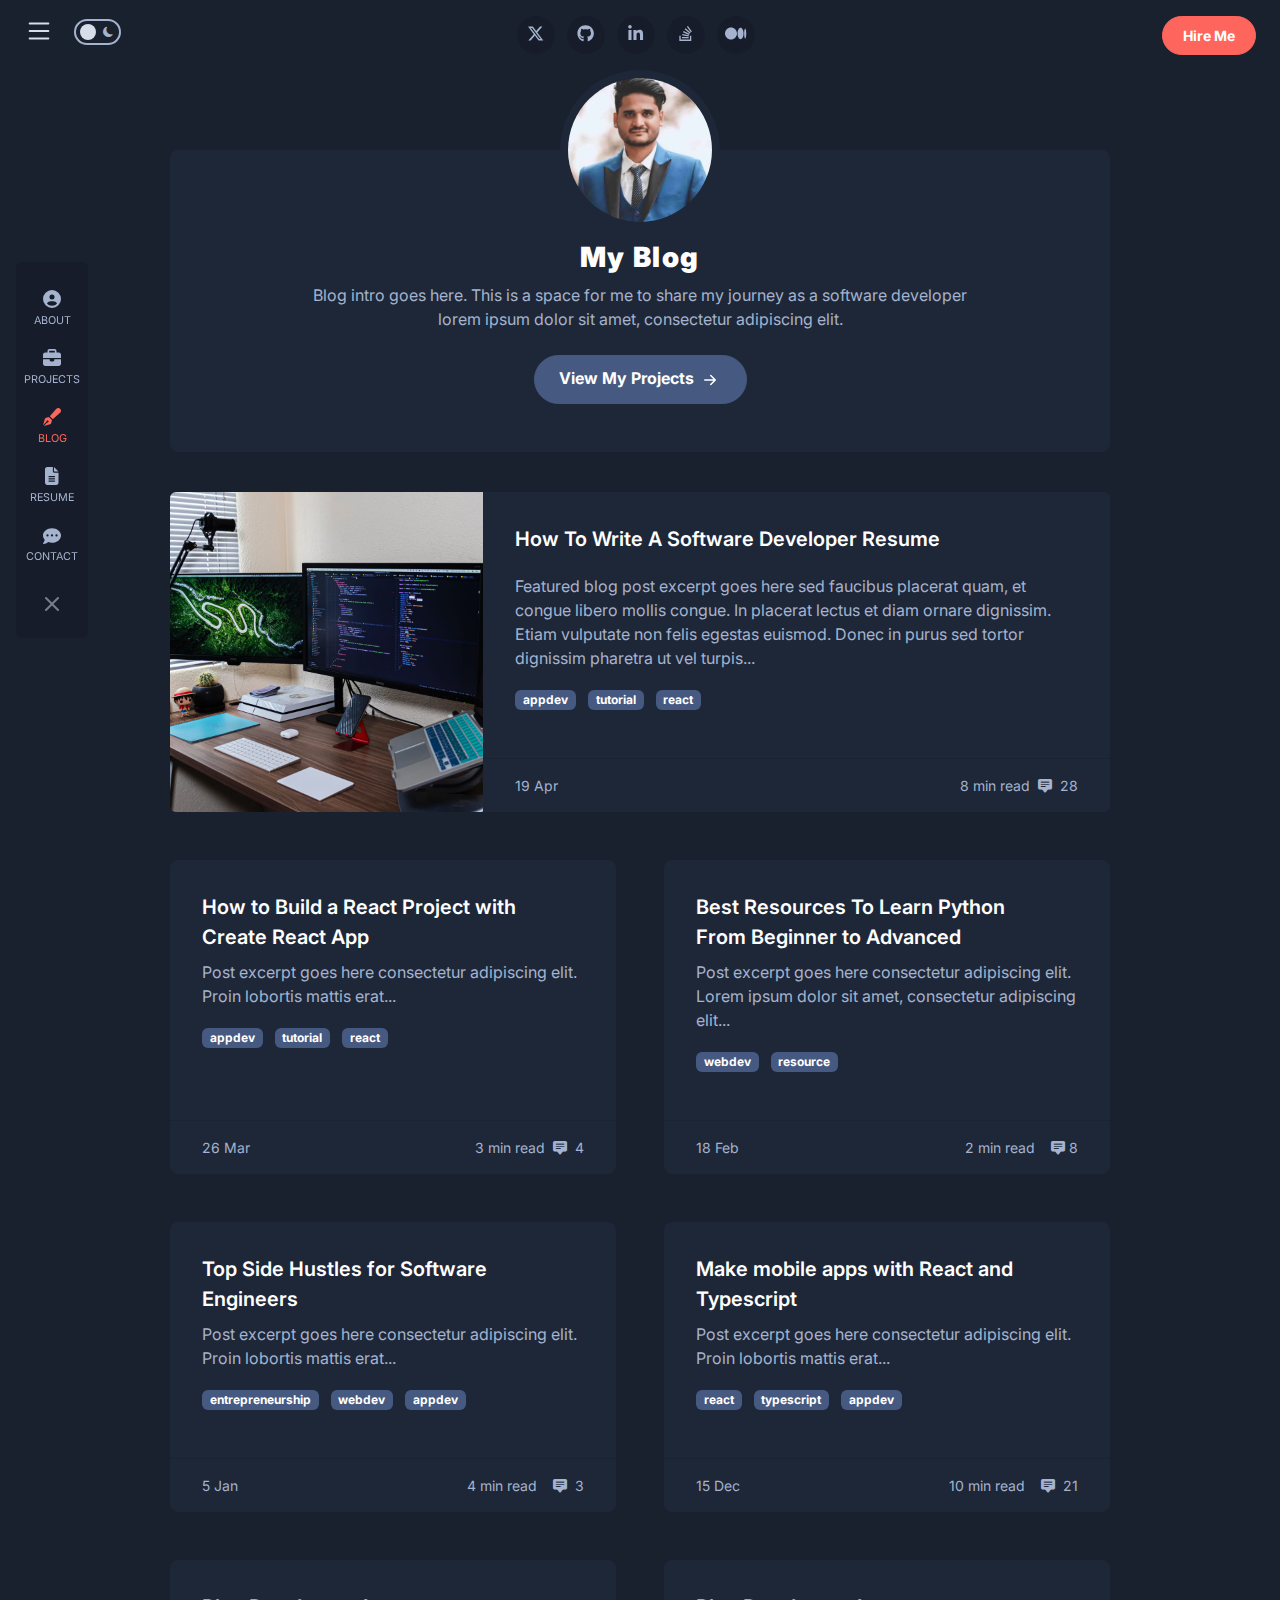
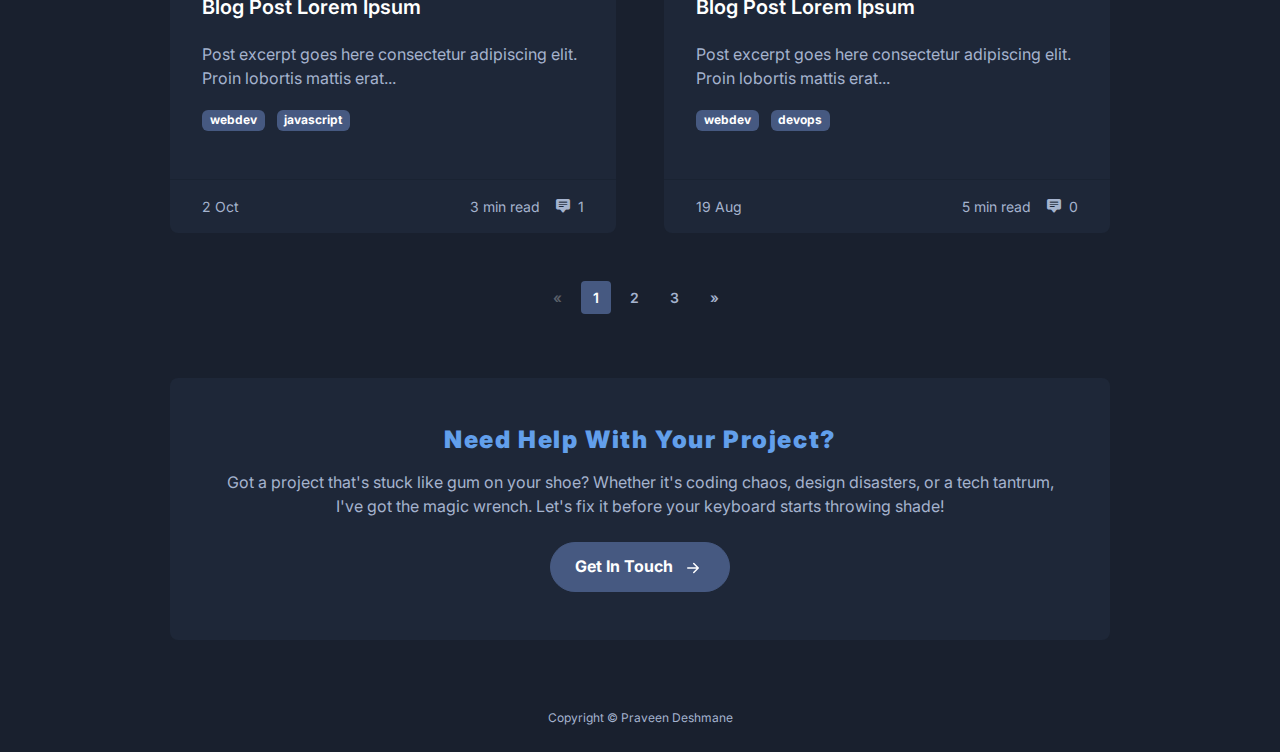
==== blog-home.html @ 6f6c0b1a "Initial portfolio commit" ====
<!DOCTYPE html>
<html lang="en"> 
<head>
	<title>Profolio - Praveen Deshmane</title>
	
	<!-- Meta -->
	<meta charset="utf-8">
	<meta http-equiv="X-UA-Compatible" content="IE=edge">
	<meta name="viewport" content="width=device-width, initial-scale=1.0">
	<meta name="description" content="Profolio Praveen Deshmane">
	<meta name="author" content="Praveen Deshmane">    
	<link rel="shortcut icon" href="favicon.ico"> 
	
	<!-- Google Fonts -->
	
	<link rel="preconnect" href="https://fonts.googleapis.com"><link rel="preconnect" href="https://fonts.gstatic.com" crossorigin>
	<link href="https://fonts.googleapis.com/css2?family=Inter:wght@300;400;500;600;700;800;900&display=swap" rel="stylesheet">
	
	<!-- Bootstrpa Icons -->
	<link rel="stylesheet" href="https://cdn.jsdelivr.net/npm/bootstrap-icons@1.10.3/font/bootstrap-icons.css">
	
	<!-- FontAwesome JS -->
    <script defer src="assets/fontawesome/js/all.js"></script>

	<!-- Theme CSS -->  
	<link id="theme-style" rel="stylesheet" href="assets/css/theme-1.css">

</head> 


<body>
	
	<div class="container-fluid">

	
			<div class="side-panel position-relative">
				 
				<nav class="navbar">
			        <div aria-labelledby="offcanvasNavbarLabel" class="offcanvas offcanvas-start show d-flex" id="offcanvasNavbar" data-bs-scroll="true" data-bs-backdrop="false" tabindex="-1">
			            <div class="offcanvas-body d-flex align-items-center ">
			                <ul class="main-nav navbar-nav text-center">
				                
								<li class="nav-item">
									<a class="nav-link d-flex flex-column" href="index.html"><span class="icon-holder"><i class="fa-solid fa-circle-user"></i></span><span class="nav-text">About</span></a>
								</li>
								<li class="nav-item">
									<a class="nav-link d-flex flex-column" href="projects.html"><span class="icon-holder"><i class="fa-solid fa-briefcase"></i></span><span class="nav-text">Projects</span></a>
								</li>
								<li class="nav-item">
									<a class="nav-link active d-flex flex-column" href="blog-home.html"><span class="icon-holder"><i class="fa-solid fa-pen-fancy"></i></span><span class="nav-text">Blog</span></a>
								</li>
								<li class="nav-item">
									<a class="nav-link d-flex flex-column" href="resume.html"><span class="icon-holder"><i class="fa-solid fa-file-lines"></i></span><span class="nav-text">Resume</span></a>
								</li>
								<li class="nav-item">
									<a class="nav-link d-flex flex-column" href="contact.html"><span class="icon-holder"><i class="fa-solid fa-comment-dots"></i></span><span class="nav-text">Contact</a>
								</li>
								<li class="nav-item nav-item-close">
				                    <button aria-label="Close" class="btn-close" data-bs-dismiss="offcanvas" type="button"><i class="bi bi-x"></i></button>
				                </li>
							</ul>
			            </div>
			        </div>
				  
				</nav>
			</div><!--//side-panel-->
			
			<div class="main-content-wrapper">
				<div class="container-fluid">
					<div class="top-bar text-center position-relative">
						<div class="top-bar-inner">
							
							<a class="menu-toggler" data-bs-toggle="offcanvas" href="#offcanvasNavbar" role="button" aria-controls="offcanvasNavbar">
								 <svg xmlns="http://www.w3.org/2000/svg" width="30" height="30" fill="currentColor" class="bi bi-list" viewBox="0 0 16 16">
								  <path fill-rule="evenodd" d="M2.5 12a.5.5 0 0 1 .5-.5h10a.5.5 0 0 1 0 1H3a.5.5 0 0 1-.5-.5zm0-4a.5.5 0 0 1 .5-.5h10a.5.5 0 0 1 0 1H3a.5.5 0 0 1-.5-.5zm0-4a.5.5 0 0 1 .5-.5h10a.5.5 0 0 1 0 1H3a.5.5 0 0 1-.5-.5z"/>
								</svg>
					        </a>
					        
					        <div class="mode-toggle text-center">
							    
							    <input class="toggle" id="darkmode" type="checkbox">
							    <label class="toggle-btn mx-auto mb-0" for="darkmode">
							        <span class="day-icon toggle-icon"> <i class="bi bi-sun-fill"></i></span>
							        <span class="night-icon toggle-icon"><i class="bi bi-moon-fill"></i></span>
							        
							    </label>
							    
							</div><!--//mode-toggle-->
							
							<a class="btn btn-primary top-bar-cta" href="contact.html">Hire Me</a>
					
							<ul class="social-list list-inline mx-auto d-none d-lg-block">
								<li class="list-inline-item me-0 me-md-1 me-lg-2"><a href="#"><i class="fa-brands fa-x-twitter fa-fw"></i></a></li>
								<li class="list-inline-item me-0 me-md-1 me-lg-2"><a href="https://github.com/praveendeshmane"><i class="fa-brands fa-github fa-fw"></i></a></li>

								
								<li class="list-inline-item me-0 me-md-1 me-lg-2"><a href="https://github.com/praveendeshmane"><i class="fa-brands fa-linkedin-in fa-fw"></i></a></li>
								

								<li class="list-inline-item me-0 me-md-1 me-lg-2"><a href="https://stackoverflow.com/users/1564677/praveen-deshmane"><i class="fa-brands fa-stack-overflow fa-fw"></i></a></li>
								

								<li class="list-inline-item me-0 me-md-1 me-lg-2"><a href="https://medium.com/@PraveenDeshmane"><i class="fa-brands fa-medium fa-fw"></i></a></li>				

							</ul><!--//social-list-->
							
						</div><!--//top-bar-inner-->
						
					</div><!--//top-bar-->
					
					<section class="page-intro-section section has-profile-image mx-auto">
					
						<div class="profile-holder text-center">
							<img class="profile-pic rounded-circle" src="assets/images/profile.png" alt="image">
						</div><!--//profile-holder-->
						<div class="intro-holder">
							<h2 class="intro-name text-center">My Blog</h2>
							<div class="profile-intro text-md-center  limit-max-width mx-auto">
							    <p>Blog intro goes here. This is a space for me to share my journey as a software developer lorem ipsum dolor sit amet, consectetur adipiscing elit.</p>
							</div>
							<div class="section-cta text-center mt-4">
								<a class="btn btn-secondary theme-btn-cta" href="projects.html">View My Projects<svg xmlns="http://www.w3.org/2000/svg" width="24" height="24" fill="currentColor" class="bi bi-arrow-right-short" viewBox="0 0 16 16">
	  <path fill-rule="evenodd" d="M4 8a.5.5 0 0 1 .5-.5h5.793L8.146 5.354a.5.5 0 1 1 .708-.708l3 3a.5.5 0 0 1 0 .708l-3 3a.5.5 0 0 1-.708-.708L10.293 8.5H4.5A.5.5 0 0 1 4 8z"/>
	</svg></a>
							</div><!--//section-cta-->
						</div><!--//intro-holder-->
						
					</section><!--//page-intro-section-->
					
					<div class="blog-list-wrapper mx-auto">
						<div class="featured-blog-posts-wrapper text-center mb-5">
							<div class="featured-post-item post-item rounded row g-0 mx-auto">
								
								<div class="post-item-image col-12 col-md-3 col-lg-4 rounded-start-2">	
								</div><!--//post-item-image-->
								
								<div class="post-item-body col-12 col-md-9 col-lg-8 text-start">
									<div class="content-holder-inner">
										<h3 class="post-title d-flex justify-content-between align-items-top"><span>How To Write A Software Developer Resume</span><span class="title-icon-holder"><i class="bi bi-arrow-right-short"></i></span></h3>
										<p class="post-intro mb-0">Featured blog post excerpt goes here sed faucibus placerat quam, et congue libero mollis congue. In placerat lectus et diam ornare dignissim. Etiam vulputate non felis egestas euismod. Donec in purus sed tortor dignissim pharetra ut vel turpis...</p>
										<div class="post-tags my-3">
											<ul class="list-inline">
												<li class="list-inline-item"><span class="badge tag-badge">appdev</span></li>
												<li class="list-inline-item"><span class="badge tag-badge">tutorial</span></li>
												<li class="list-inline-item"><span class="badge tag-badge">react</span></li>
											</ul>
										</div><!--//post-tags-->
									</div><!--//content-holder-inner-->
									<div class="post-item-footer">
										<div class="post-meta d-flex justify-content-between">    
				                            <div class="meta-single d-flex">19 Apr</div>       
				                            <ul class="meta-list list-inline d-flex mb-0">                                       
				                                <li class="list-inline-item post-time me-2">8 min read</li>
				                                <li class="list-inline-item  post-comments-count">
				                                   <i class="bi bi-chat-square-text-fill me-2"></i>28
				                                </li>
				                            </ul><!--//meta-list-->               	
				                        </div><!--post-meta-->
									</div><!--//post-item-inner-footer-->
									
								</div><!--//post-item-body-->
								
								<a class="link-mask" href="blog-post.html"></a>
								
							</div><!--//featured-blog-post-->
						</div>
						<div class="row g-5 justify-content-center">
				            <div class="post-item col-12 col-md-6 col-lg-6">
					            <div class="post-item-inner d-flex flex-column">
									<div class="post-item-body">
										
									    <h3 class="post-title d-flex justify-content-between align-items-top"><span>How to Build a React Project with Create React App</span><span class="title-icon-holder"><i class="bi bi-arrow-right-short"></i></span></h3>
									    <p class="post-intro mb-0">Post excerpt goes here consectetur adipiscing elit. Proin lobortis mattis erat...</p>
									    <div class="post-tags my-3">
											<ul class="list-inline">
												<li class="list-inline-item"><span class="badge tag-badge">appdev</span></li>
												<li class="list-inline-item"><span class="badge tag-badge">tutorial</span></li>
												<li class="list-inline-item"><span class="badge tag-badge">react</span></li>
											</ul>
										</div><!--//post-tags-->
									</div><!--//post-item-body-->
									
									<div class="post-item-footer mt-auto">
										<div class="meta d-flex justify-content-between">    
				                           <div class="meta-single d-flex">26 Mar</div>       
				                           <ul class="meta-list list-inline d-flex mb-0">                                       
				                               <li class="list-inline-item post-time me-2">3 min read</li>

				                               <li class="list-inline-item  post-comments-count">
				                                   <i class="bi bi-chat-square-text-fill me-2"></i>4
				                               </li>
				                           </ul><!--//meta-list-->               	
				                       </div><!--meta-->
									</div>
									<a class="link-mask" href="blog-post.html"></a>
								</div><!--//post-item-inner-->
				            </div><!--//post-item-->
				            
				            <div class="post-item col-12 col-md-6 col-lg-6">
					            <div class="post-item-inner">
									<div class="post-item-body">
									     <h3 class="post-title d-flex justify-content-between align-items-top"><span>Best Resources To Learn Python From Beginner to Advanced</span><span class="title-icon-holder"><i class="bi bi-arrow-right-short"></i></span></h3>

									    <p class="post-intro mb-0">Post excerpt goes here consectetur adipiscing elit. Lorem ipsum dolor sit amet, consectetur adipiscing elit...</p>
									    <div class="post-tags my-3">
											<ul class="list-inline">
												<li class="list-inline-item"><span class="badge tag-badge">webdev</span></li>
												<li class="list-inline-item"><span class="badge tag-badge">resource</span></li>
											</ul>
										</div><!--//post-tags-->
									</div><!--//post-item-body-->
									
									<div class="post-item-footer">
										<div class="meta d-flex justify-content-between">    
				                           <div class="meta-single d-flex">18 Feb</div>       
				                           <ul class="meta-list list-inline d-flex mb-0">                                       
				                               <li class="list-inline-item post-time me-3">2 min read</li>

				                               <li class="list-inline-item  post-comments-count">
				                                   <i class="bi bi-chat-square-text-fill me-1"></i>8
				                               </li>
				                           </ul><!--//meta-list-->               	
				                       </div><!--meta-->
									</div>
									<a class="link-mask" href="blog-post.html"></a>
								</div><!--//post-item-inner-->
				            </div><!--//post-item-->
							
							<div class="post-item col-12 col-md-6 col-lg-6">
					            <div class="post-item-inner d-flex flex-column">
									<div class="post-item-body">
										
									    <h3 class="post-title d-flex justify-content-between align-items-top"><span>Top Side Hustles for Software Engineers</span><span class="title-icon-holder"><i class="bi bi-arrow-right-short"></i></span></h3>
									    <p class="post-intro mb-0">Post excerpt goes here consectetur adipiscing elit. Proin lobortis mattis erat...</p>
									    <div class="post-tags my-3">
											<ul class="list-inline">
												<li class="list-inline-item"><span class="badge tag-badge">entrepreneurship</span></li>
												<li class="list-inline-item"><span class="badge tag-badge">webdev</span></li>
												<li class="list-inline-item"><span class="badge tag-badge">appdev</span></li>
											</ul>
										</div><!--//post-tags-->
									</div><!--//post-item-body-->
									
									<div class="post-item-footer mt-auto">
										<div class="meta d-flex justify-content-between">    
				                           <div class="meta-single d-flex">5 Jan</div>       
				                           <ul class="meta-list list-inline d-flex mb-0">                                       
				                               <li class="list-inline-item post-time me-3">4 min read</li>

				                               <li class="list-inline-item  post-comments-count">
				                                   <i class="bi bi-chat-square-text-fill me-2"></i>3
				                               </li>
				                           </ul><!--//meta-list-->               	
				                       </div><!--meta-->
									</div>
									<a class="link-mask" href="blog-post.html"></a>
								</div><!--//post-item-inner-->
				            </div><!--//post-item-->
				            
				            <div class="post-item col-12 col-md-6 col-lg-6">
					            <div class="post-item-inner d-flex flex-column">
									<div class="post-item-body">
										
									    <h3 class="post-title d-flex justify-content-between align-items-top"><span>Make mobile apps with React and Typescript</span><span class="title-icon-holder"><i class="bi bi-arrow-right-short"></i></span></h3>
									    <p class="post-intro mb-0">Post excerpt goes here consectetur adipiscing elit. Proin lobortis mattis erat...</p>
									    <div class="post-tags my-3">
											<ul class="list-inline">
												<li class="list-inline-item"><span class="badge tag-badge">react</span></li>
												<li class="list-inline-item"><span class="badge tag-badge">typescript</span></li>
												<li class="list-inline-item"><span class="badge tag-badge">appdev</span></li>
											</ul>
										</div><!--//post-tags-->
									</div><!--//post-item-body-->
									
									<div class="post-item-footer mt-auto">
										<div class="meta d-flex justify-content-between">    
				                           <div class="meta-single d-flex">15 Dec</div>       
				                           <ul class="meta-list list-inline d-flex mb-0">                                       
				                               <li class="list-inline-item post-time me-3">10 min read</li>

				                               <li class="list-inline-item  post-comments-count">
				                                   <i class="bi bi-chat-square-text-fill me-2"></i>21
				                               </li>
				                           </ul><!--//meta-list-->               	
				                       </div><!--meta-->
									</div>
									<a class="link-mask" href="blog-post.html"></a>
								</div><!--//post-item-inner-->
				            </div><!--//post-item-->
				            
				            <div class="post-item col-12 col-md-6 col-lg-6">
					            <div class="post-item-inner d-flex flex-column">
									<div class="post-item-body">
										
									    <h3 class="post-title d-flex justify-content-between align-items-top"><span>Blog Post Lorem Ipsum</span><span class="title-icon-holder"><i class="bi bi-arrow-right-short"></i></span></h3>
									    <p class="post-intro mb-0">Post excerpt goes here consectetur adipiscing elit. Proin lobortis mattis erat...</p>
									    <div class="post-tags my-3">
											<ul class="list-inline">
												<li class="list-inline-item"><span class="badge tag-badge">webdev</span></li>
												<li class="list-inline-item"><span class="badge tag-badge">javascript</span></li>
												
											</ul>
										</div><!--//post-tags-->
									</div><!--//post-item-body-->
									
									<div class="post-item-footer mt-auto">
										<div class="meta d-flex justify-content-between">    
				                           <div class="meta-single d-flex">2 Oct</div>       
				                           <ul class="meta-list list-inline d-flex mb-0">                                       
				                               <li class="list-inline-item post-time me-3">3 min read</li>

				                               <li class="list-inline-item  post-comments-count">
				                                   <i class="bi bi-chat-square-text-fill me-2"></i>1
				                               </li>
				                           </ul><!--//meta-list-->               	
				                       </div><!--meta-->
									</div>
									<a class="link-mask" href="blog-post.html"></a>
								</div><!--//post-item-inner-->
				            </div><!--//post-item-->
				            
				            <div class="post-item col-12 col-md-6 col-lg-6">
					            <div class="post-item-inner d-flex flex-column">
									<div class="post-item-body">
										
									    <h3 class="post-title d-flex justify-content-between align-items-top"><span>Blog Post Lorem Ipsum</span><span class="title-icon-holder"><i class="bi bi-arrow-right-short"></i></span></h3>
									    <p class="post-intro mb-0">Post excerpt goes here consectetur adipiscing elit. Proin lobortis mattis erat...</p>
									    <div class="post-tags my-3">
											<ul class="list-inline">
												<li class="list-inline-item"><span class="badge tag-badge">webdev</span></li>
												<li class="list-inline-item"><span class="badge tag-badge">devops</span></li>
												
											</ul>
										</div><!--//post-tags-->
									</div><!--//post-item-body-->
									
									<div class="post-item-footer mt-auto">
										<div class="meta d-flex justify-content-between">    
				                           <div class="meta-single d-flex">19 Aug</div>       
				                           <ul class="meta-list list-inline d-flex mb-0">                                       
				                               <li class="list-inline-item post-time me-3">5 min read</li>

				                               <li class="list-inline-item  post-comments-count">
				                                   <i class="bi bi-chat-square-text-fill me-2"></i>0
				                               </li>
				                           </ul><!--//meta-list-->               	
				                       </div><!--meta-->
									</div>
									<a class="link-mask" href="blog-post.html"></a>
								</div><!--//post-item-inner-->
				            </div><!--//post-item-->
						</div><!--//row-->
						
			
						<nav class="theme-pagination-nav py-5">
							<ul class="pagination justify-content-center">
						
								<li class="page-item disabled">
		                            <a class="page-link" href="#">
		                                <span aria-hidden="true">&laquo;</span>
		                                <span class="sr-only">Previous</span>
		                            </a>
		                        </li>
								<li class="page-item"><a class="page-link active" aria-current="page" href="#">1</a></li>
								<li class="page-item"><a class="page-link" href="#">2</a></li>
								<li class="page-item"><a class="page-link" href="#">3</a></li>
								<li class="page-item">
		                            <a class="page-link" href="#">
		                                <span aria-hidden="true">&raquo;</span>
		                                <span class="sr-only">Next</span>
		                            </a>
		                        </li>
							</ul>
						</nav><!--//theme-pagination-nav-->
						
						
					</div><!--//blog-list-wrapper-->
					
					<section class="leadgen-section section mx-auto">
	   
		                   <h3 class="section-heading text-start text-md-center text-highlight mb-3"> Need Help With Your Project?</h3>
		                   <div class="intro text-md-center">Got a project that's stuck like gum on your shoe? Whether it's coding chaos, design disasters, or a tech tantrum, I've got the magic wrench. Let's fix it before your keyboard starts throwing shade!</div>
		                    <div class="text-center mt-4">
									    <a class="btn btn-secondary" href="contact.html">Get In Touch <svg xmlns="http://www.w3.org/2000/svg" width="24" height="24" fill="currentColor" class="bi bi-arrow-right-short" viewBox="0 0 16 16">
	  <path fill-rule="evenodd" d="M4 8a.5.5 0 0 1 .5-.5h5.793L8.146 5.354a.5.5 0 1 1 .708-.708l3 3a.5.5 0 0 1 0 .708l-3 3a.5.5 0 0 1-.708-.708L10.293 8.5H4.5A.5.5 0 0 1 4 8z"></path>
	</svg></a>
							</div>
	                    
                   </section><!--//leadgen-section-->
						

					
				</div>
			</div><!--//main-content-wrapper-->

		</div><!--//row-->
	
	</div><!--//container-->
	
	<footer class="footer text-center py-4">
		<small class="copyright"> Copyright &copy; <a href="https://themes.3rdwavemedia.com/" target="_blank">Praveen Deshmane</a></small>
	</footer>
	
	<!-- *****CONFIGURE STYLE (REMOVE ON YOUR PRODUCTION SITE)****** -->  
	<div id="config-panel" class="config-panel config-panel-hide d-none d-lg-block">
		<div class="panel-inner">
			<a id="config-trigger" class="config-trigger text-center" href="#"><i class="fas fa-cog mx-auto" data-fa-transform="down-6" ></i></a>
			<h5 class="panel-title">Color Switcher</h5>
			<ul id="color-options" class="list-inline mb-0">
				<li class="theme-1 active list-inline-item"><a data-style="assets/css/theme-1.css" href="#"></a></li>
				<li class="theme-2  list-inline-item"><a data-style="assets/css/theme-2.css" href="#"></a></li>
				<li class="theme-3  list-inline-item"><a data-style="assets/css/theme-3.css" href="#"></a></li>
				<li class="theme-4  list-inline-item"><a data-style="assets/css/theme-4.css" href="#"></a></li>
				<li class="theme-5  list-inline-item"><a data-style="assets/css/theme-5.css" href="#"></a></li>
				<li class="theme-6  list-inline-item"><a data-style="assets/css/theme-6.css" href="#"></a></li>
				<li class="theme-7  list-inline-item"><a data-style="assets/css/theme-7.css" href="#"></a></li>
				<li class="theme-8  list-inline-item"><a data-style="assets/css/theme-8.css" href="#"></a></li>
			</ul>
			<a id="config-close" class="close" href="#"><i class="fa fa-times-circle"></i></a>
		</div><!--//panel-inner-->
	</div><!--//configure-panel-->

	<!-- Javascript -->
	<script src="assets/plugins/popper.min.js"></script> 
	<script src="assets/plugins/bootstrap/js/bootstrap.min.js"></script>
	
	<!-- Dark/Light Mode Toggle  -->
	<script src="assets/plugins/js-cookie.min.js"></script>
	<script src="assets/js/mode-toggle.js"></script>   
	
	<!-- Style Switcher (REMOVE ON YOUR PRODUCTION SITE) -->
	<script src="assets/js/demo/style-switcher.js"></script>
	

</body>
---- assets/css/theme-1.css ----
@charset "UTF-8";
/*************************** Theme Colours****************************/
/*************************** Variables Section. *****************************/
/* Override BS5 sass color */
/*************************** Import Bootstrap  *****************************/
/*!
 * Bootstrap  v5.3.3 (https://getbootstrap.com/)
 * Copyright 2011-2024 The Bootstrap Authors
 * Licensed under MIT (https://github.com/twbs/bootstrap/blob/main/LICENSE)
 */
:root,
[data-bs-theme=light] {
  --bs-blue: #0d6efd;
  --bs-indigo: #6610f2;
  --bs-purple: #6f42c1;
  --bs-pink: #d63384;
  --bs-red: #dc3545;
  --bs-orange: #fd7e14;
  --bs-yellow: #ffc107;
  --bs-green: #198754;
  --bs-teal: #20c997;
  --bs-cyan: #0dcaf0;
  --bs-black: #000;
  --bs-white: #fff;
  --bs-gray: #6c757d;
  --bs-gray-dark: #343a40;
  --bs-gray-100: #f8f9fa;
  --bs-gray-200: #e9ecef;
  --bs-gray-300: #dee2e6;
  --bs-gray-400: #ced4da;
  --bs-gray-500: #adb5bd;
  --bs-gray-600: #6c757d;
  --bs-gray-700: #495057;
  --bs-gray-800: #343a40;
  --bs-gray-900: #212529;
  --bs-primary: #fe655c;
  --bs-secondary: #4f6591;
  --bs-success: #198754;
  --bs-info: #0dcaf0;
  --bs-warning: #ffc107;
  --bs-danger: #dc3545;
  --bs-light: #f8f9fa;
  --bs-dark: #212529;
  --bs-primary-rgb: 254, 101, 92;
  --bs-secondary-rgb: 79, 101, 145;
  --bs-success-rgb: 25, 135, 84;
  --bs-info-rgb: 13, 202, 240;
  --bs-warning-rgb: 255, 193, 7;
  --bs-danger-rgb: 220, 53, 69;
  --bs-light-rgb: 248, 249, 250;
  --bs-dark-rgb: 33, 37, 41;
  --bs-primary-text-emphasis: #662825;
  --bs-secondary-text-emphasis: #20283a;
  --bs-success-text-emphasis: #0a3622;
  --bs-info-text-emphasis: #055160;
  --bs-warning-text-emphasis: #664d03;
  --bs-danger-text-emphasis: #58151c;
  --bs-light-text-emphasis: #495057;
  --bs-dark-text-emphasis: #495057;
  --bs-primary-bg-subtle: #ffe0de;
  --bs-secondary-bg-subtle: #dce0e9;
  --bs-success-bg-subtle: #d1e7dd;
  --bs-info-bg-subtle: #cff4fc;
  --bs-warning-bg-subtle: #fff3cd;
  --bs-danger-bg-subtle: #f8d7da;
  --bs-light-bg-subtle: #fcfcfd;
  --bs-dark-bg-subtle: #ced4da;
  --bs-primary-border-subtle: #ffc1be;
  --bs-secondary-border-subtle: #b9c1d3;
  --bs-success-border-subtle: #a3cfbb;
  --bs-info-border-subtle: #9eeaf9;
  --bs-warning-border-subtle: #ffe69c;
  --bs-danger-border-subtle: #f1aeb5;
  --bs-light-border-subtle: #e9ecef;
  --bs-dark-border-subtle: #adb5bd;
  --bs-white-rgb: 255, 255, 255;
  --bs-black-rgb: 0, 0, 0;
  --bs-font-sans-serif: system-ui, -apple-system, "Segoe UI", Roboto, "Helvetica Neue", "Noto Sans", "Liberation Sans", Arial, sans-serif, "Apple Color Emoji", "Segoe UI Emoji", "Segoe UI Symbol", "Noto Color Emoji";
  --bs-font-monospace: SFMono-Regular, Menlo, Monaco, Consolas, "Liberation Mono", "Courier New", monospace;
  --bs-gradient: linear-gradient(180deg, rgba(255, 255, 255, 0.15), rgba(255, 255, 255, 0));
  --bs-body-font-family: var(--bs-font-sans-serif);
  --bs-body-font-size: 1rem;
  --bs-body-font-weight: 400;
  --bs-body-line-height: 1.5;
  --bs-body-color: #212529;
  --bs-body-color-rgb: 33, 37, 41;
  --bs-body-bg: #fff;
  --bs-body-bg-rgb: 255, 255, 255;
  --bs-emphasis-color: #000;
  --bs-emphasis-color-rgb: 0, 0, 0;
  --bs-secondary-color: rgba(33, 37, 41, 0.75);
  --bs-secondary-color-rgb: 33, 37, 41;
  --bs-secondary-bg: #e9ecef;
  --bs-secondary-bg-rgb: 233, 236, 239;
  --bs-tertiary-color: rgba(33, 37, 41, 0.5);
  --bs-tertiary-color-rgb: 33, 37, 41;
  --bs-tertiary-bg: #f8f9fa;
  --bs-tertiary-bg-rgb: 248, 249, 250;
  --bs-heading-color: inherit;
  --bs-link-color: #fe655c;
  --bs-link-color-rgb: 254, 101, 92;
  --bs-link-decoration: underline;
  --bs-link-hover-color: #cb514a;
  --bs-link-hover-color-rgb: 203, 81, 74;
  --bs-code-color: #d63384;
  --bs-highlight-color: #212529;
  --bs-highlight-bg: #fff3cd;
  --bs-border-width: 1px;
  --bs-border-style: solid;
  --bs-border-color: #dee2e6;
  --bs-border-color-translucent: rgba(0, 0, 0, 0.175);
  --bs-border-radius: 0.375rem;
  --bs-border-radius-sm: 0.25rem;
  --bs-border-radius-lg: 0.5rem;
  --bs-border-radius-xl: 1rem;
  --bs-border-radius-xxl: 2rem;
  --bs-border-radius-2xl: var(--bs-border-radius-xxl);
  --bs-border-radius-pill: 50rem;
  --bs-box-shadow: 0 0.5rem 1rem rgba(0, 0, 0, 0.15);
  --bs-box-shadow-sm: 0 0.125rem 0.25rem rgba(0, 0, 0, 0.075);
  --bs-box-shadow-lg: 0 1rem 3rem rgba(0, 0, 0, 0.175);
  --bs-box-shadow-inset: inset 0 1px 2px rgba(0, 0, 0, 0.075);
  --bs-focus-ring-width: 0.25rem;
  --bs-focus-ring-opacity: 0.25;
  --bs-focus-ring-color: rgba(254, 101, 92, 0.25);
  --bs-form-valid-color: #198754;
  --bs-form-valid-border-color: #198754;
  --bs-form-invalid-color: #dc3545;
  --bs-form-invalid-border-color: #dc3545;
}

[data-bs-theme=dark] {
  color-scheme: dark;
  --bs-body-color: #dee2e6;
  --bs-body-color-rgb: 222, 226, 230;
  --bs-body-bg: #212529;
  --bs-body-bg-rgb: 33, 37, 41;
  --bs-emphasis-color: #fff;
  --bs-emphasis-color-rgb: 255, 255, 255;
  --bs-secondary-color: rgba(222, 226, 230, 0.75);
  --bs-secondary-color-rgb: 222, 226, 230;
  --bs-secondary-bg: #343a40;
  --bs-secondary-bg-rgb: 52, 58, 64;
  --bs-tertiary-color: rgba(222, 226, 230, 0.5);
  --bs-tertiary-color-rgb: 222, 226, 230;
  --bs-tertiary-bg: #2b3035;
  --bs-tertiary-bg-rgb: 43, 48, 53;
  --bs-primary-text-emphasis: #fea39d;
  --bs-secondary-text-emphasis: #95a3bd;
  --bs-success-text-emphasis: #75b798;
  --bs-info-text-emphasis: #6edff6;
  --bs-warning-text-emphasis: #ffda6a;
  --bs-danger-text-emphasis: #ea868f;
  --bs-light-text-emphasis: #f8f9fa;
  --bs-dark-text-emphasis: #dee2e6;
  --bs-primary-bg-subtle: #331412;
  --bs-secondary-bg-subtle: #10141d;
  --bs-success-bg-subtle: #051b11;
  --bs-info-bg-subtle: #032830;
  --bs-warning-bg-subtle: #332701;
  --bs-danger-bg-subtle: #2c0b0e;
  --bs-light-bg-subtle: #343a40;
  --bs-dark-bg-subtle: #1a1d20;
  --bs-primary-border-subtle: #983d37;
  --bs-secondary-border-subtle: #2f3d57;
  --bs-success-border-subtle: #0f5132;
  --bs-info-border-subtle: #087990;
  --bs-warning-border-subtle: #997404;
  --bs-danger-border-subtle: #842029;
  --bs-light-border-subtle: #495057;
  --bs-dark-border-subtle: #343a40;
  --bs-heading-color: inherit;
  --bs-link-color: #fea39d;
  --bs-link-hover-color: #feb5b1;
  --bs-link-color-rgb: 254, 163, 157;
  --bs-link-hover-color-rgb: 254, 181, 177;
  --bs-code-color: #e685b5;
  --bs-highlight-color: #dee2e6;
  --bs-highlight-bg: #664d03;
  --bs-border-color: #495057;
  --bs-border-color-translucent: rgba(255, 255, 255, 0.15);
  --bs-form-valid-color: #75b798;
  --bs-form-valid-border-color: #75b798;
  --bs-form-invalid-color: #ea868f;
  --bs-form-invalid-border-color: #ea868f;
}

*,
*::before,
*::after {
  box-sizing: border-box;
}

@media (prefers-reduced-motion: no-preference) {
  :root {
    scroll-behavior: smooth;
  }
}

body {
  margin: 0;
  font-family: var(--bs-body-font-family);
  font-size: var(--bs-body-font-size);
  font-weight: var(--bs-body-font-weight);
  line-height: var(--bs-body-line-height);
  color: var(--bs-body-color);
  text-align: var(--bs-body-text-align);
  background-color: var(--bs-body-bg);
  -webkit-text-size-adjust: 100%;
  -webkit-tap-highlight-color: rgba(0, 0, 0, 0);
}

hr {
  margin: 1rem 0;
  color: inherit;
  border: 0;
  border-top: var(--bs-border-width) solid;
  opacity: 0.25;
}

h6, .h6, h5, .h5, h4, .h4, h3, .h3, h2, .h2, h1, .h1 {
  margin-top: 0;
  margin-bottom: 0.5rem;
  font-weight: 500;
  line-height: 1.2;
  color: var(--bs-heading-color);
}

h1, .h1 {
  font-size: calc(1.375rem + 1.5vw);
}
@media (min-width: 1200px) {
  h1, .h1 {
    font-size: 2.5rem;
  }
}

h2, .h2 {
  font-size: calc(1.325rem + 0.9vw);
}
@media (min-width: 1200px) {
  h2, .h2 {
    font-size: 2rem;
  }
}

h3, .h3 {
  font-size: calc(1.3rem + 0.6vw);
}
@media (min-width: 1200px) {
  h3, .h3 {
    font-size: 1.75rem;
  }
}

h4, .h4 {
  font-size: calc(1.275rem + 0.3vw);
}
@media (min-width: 1200px) {
  h4, .h4 {
    font-size: 1.5rem;
  }
}

h5, .h5 {
  font-size: 1.25rem;
}

h6, .h6 {
  font-size: 1rem;
}

p {
  margin-top: 0;
  margin-bottom: 1rem;
}

abbr[title] {
  -webkit-text-decoration: underline dotted;
          text-decoration: underline dotted;
  cursor: help;
  -webkit-text-decoration-skip-ink: none;
          text-decoration-skip-ink: none;
}

address {
  margin-bottom: 1rem;
  font-style: normal;
  line-height: inherit;
}

ol,
ul {
  padding-left: 2rem;
}

ol,
ul,
dl {
  margin-top: 0;
  margin-bottom: 1rem;
}

ol ol,
ul ul,
ol ul,
ul ol {
  margin-bottom: 0;
}

dt {
  font-weight: 700;
}

dd {
  margin-bottom: 0.5rem;
  margin-left: 0;
}

blockquote {
  margin: 0 0 1rem;
}

b,
strong {
  font-weight: bolder;
}

small, .small {
  font-size: 0.875em;
}

mark, .mark {
  padding: 0.1875em;
  color: var(--bs-highlight-color);
  background-color: var(--bs-highlight-bg);
}

sub,
sup {
  position: relative;
  font-size: 0.75em;
  line-height: 0;
  vertical-align: baseline;
}

sub {
  bottom: -0.25em;
}

sup {
  top: -0.5em;
}

a {
  color: rgba(var(--bs-link-color-rgb), var(--bs-link-opacity, 1));
  text-decoration: underline;
}
a:hover {
  --bs-link-color-rgb: var(--bs-link-hover-color-rgb);
}

a:not([href]):not([class]), a:not([href]):not([class]):hover {
  color: inherit;
  text-decoration: none;
}

pre,
code,
kbd,
samp {
  font-family: var(--bs-font-monospace);
  font-size: 1em;
}

pre {
  display: block;
  margin-top: 0;
  margin-bottom: 1rem;
  overflow: auto;
  font-size: 0.875em;
}
pre code {
  font-size: inherit;
  color: inherit;
  word-break: normal;
}

code {
  font-size: 0.875em;
  color: var(--bs-code-color);
  word-wrap: break-word;
}
a > code {
  color: inherit;
}

kbd {
  padding: 0.1875rem 0.375rem;
  font-size: 0.875em;
  color: var(--bs-body-bg);
  background-color: var(--bs-body-color);
  border-radius: 0.25rem;
}
kbd kbd {
  padding: 0;
  font-size: 1em;
}

figure {
  margin: 0 0 1rem;
}

img,
svg {
  vertical-align: middle;
}

table {
  caption-side: bottom;
  border-collapse: collapse;
}

caption {
  padding-top: 0.5rem;
  padding-bottom: 0.5rem;
  color: var(--bs-secondary-color);
  text-align: left;
}

th {
  text-align: inherit;
  text-align: -webkit-match-parent;
}

thead,
tbody,
tfoot,
tr,
td,
th {
  border-color: inherit;
  border-style: solid;
  border-width: 0;
}

label {
  display: inline-block;
}

button {
  border-radius: 0;
}

button:focus:not(:focus-visible) {
  outline: 0;
}

input,
button,
select,
optgroup,
textarea {
  margin: 0;
  font-family: inherit;
  font-size: inherit;
  line-height: inherit;
}

button,
select {
  text-transform: none;
}

[role=button] {
  cursor: pointer;
}

select {
  word-wrap: normal;
}
select:disabled {
  opacity: 1;
}

[list]:not([type=date]):not([type=datetime-local]):not([type=month]):not([type=week]):not([type=time])::-webkit-calendar-picker-indicator {
  display: none !important;
}

button,
[type=button],
[type=reset],
[type=submit] {
  -webkit-appearance: button;
}
button:not(:disabled),
[type=button]:not(:disabled),
[type=reset]:not(:disabled),
[type=submit]:not(:disabled) {
  cursor: pointer;
}

::-moz-focus-inner {
  padding: 0;
  border-style: none;
}

textarea {
  resize: vertical;
}

fieldset {
  min-width: 0;
  padding: 0;
  margin: 0;
  border: 0;
}

legend {
  float: left;
  width: 100%;
  padding: 0;
  margin-bottom: 0.5rem;
  font-size: calc(1.275rem + 0.3vw);
  line-height: inherit;
}
@media (min-width: 1200px) {
  legend {
    font-size: 1.5rem;
  }
}
legend + * {
  clear: left;
}

::-webkit-datetime-edit-fields-wrapper,
::-webkit-datetime-edit-text,
::-webkit-datetime-edit-minute,
::-webkit-datetime-edit-hour-field,
::-webkit-datetime-edit-day-field,
::-webkit-datetime-edit-month-field,
::-webkit-datetime-edit-year-field {
  padding: 0;
}

::-webkit-inner-spin-button {
  height: auto;
}

[type=search] {
  -webkit-appearance: textfield;
  outline-offset: -2px;
}

/* rtl:raw:
[type="tel"],
[type="url"],
[type="email"],
[type="number"] {
  direction: ltr;
}
*/
::-webkit-search-decoration {
  -webkit-appearance: none;
}

::-webkit-color-swatch-wrapper {
  padding: 0;
}

::-webkit-file-upload-button {
  font: inherit;
  -webkit-appearance: button;
}

::file-selector-button {
  font: inherit;
  -webkit-appearance: button;
}

output {
  display: inline-block;
}

iframe {
  border: 0;
}

summary {
  display: list-item;
  cursor: pointer;
}

progress {
  vertical-align: baseline;
}

[hidden] {
  display: none !important;
}

.lead {
  font-size: 1.25rem;
  font-weight: 300;
}

.display-1 {
  font-size: calc(1.625rem + 4.5vw);
  font-weight: 300;
  line-height: 1.2;
}
@media (min-width: 1200px) {
  .display-1 {
    font-size: 5rem;
  }
}

.display-2 {
  font-size: calc(1.575rem + 3.9vw);
  font-weight: 300;
  line-height: 1.2;
}
@media (min-width: 1200px) {
  .display-2 {
    font-size: 4.5rem;
  }
}

.display-3 {
  font-size: calc(1.525rem + 3.3vw);
  font-weight: 300;
  line-height: 1.2;
}
@media (min-width: 1200px) {
  .display-3 {
    font-size: 4rem;
  }
}

.display-4 {
  font-size: calc(1.475rem + 2.7vw);
  font-weight: 300;
  line-height: 1.2;
}
@media (min-width: 1200px) {
  .display-4 {
    font-size: 3.5rem;
  }
}

.display-5 {
  font-size: calc(1.425rem + 2.1vw);
  font-weight: 300;
  line-height: 1.2;
}
@media (min-width: 1200px) {
  .display-5 {
    font-size: 3rem;
  }
}

.display-6 {
  font-size: calc(1.375rem + 1.5vw);
  font-weight: 300;
  line-height: 1.2;
}
@media (min-width: 1200px) {
  .display-6 {
    font-size: 2.5rem;
  }
}

.list-unstyled {
  padding-left: 0;
  list-style: none;
}

.list-inline {
  padding-left: 0;
  list-style: none;
}

.list-inline-item {
  display: inline-block;
}
.list-inline-item:not(:last-child) {
  margin-right: 0.5rem;
}

.initialism {
  font-size: 0.875em;
  text-transform: uppercase;
}

.blockquote {
  margin-bottom: 1rem;
  font-size: 1.25rem;
}
.blockquote > :last-child {
  margin-bottom: 0;
}

.blockquote-footer {
  margin-top: -1rem;
  margin-bottom: 1rem;
  font-size: 0.875em;
  color: #6c757d;
}
.blockquote-footer::before {
  content: "— ";
}

.img-fluid {
  max-width: 100%;
  height: auto;
}

.img-thumbnail {
  padding: 0.25rem;
  background-color: var(--bs-body-bg);
  border: var(--bs-border-width) solid var(--bs-border-color);
  border-radius: var(--bs-border-radius);
  max-width: 100%;
  height: auto;
}

.figure {
  display: inline-block;
}

.figure-img {
  margin-bottom: 0.5rem;
  line-height: 1;
}

.figure-caption {
  font-size: 0.875em;
  color: var(--bs-secondary-color);
}

.container,
.container-fluid,
.container-xxl,
.container-xl,
.container-lg,
.container-md,
.container-sm {
  --bs-gutter-x: 1.5rem;
  --bs-gutter-y: 0;
  width: 100%;
  padding-right: calc(var(--bs-gutter-x) * 0.5);
  padding-left: calc(var(--bs-gutter-x) * 0.5);
  margin-right: auto;
  margin-left: auto;
}

@media (min-width: 576px) {
  .container-sm, .container {
    max-width: 540px;
  }
}
@media (min-width: 768px) {
  .container-md, .container-sm, .container {
    max-width: 720px;
  }
}
@media (min-width: 992px) {
  .container-lg, .container-md, .container-sm, .container {
    max-width: 960px;
  }
}
@media (min-width: 1200px) {
  .container-xl, .container-lg, .container-md, .container-sm, .container {
    max-width: 1140px;
  }
}
@media (min-width: 1400px) {
  .container-xxl, .container-xl, .container-lg, .container-md, .container-sm, .container {
    max-width: 1320px;
  }
}
:root {
  --bs-breakpoint-xs: 0;
  --bs-breakpoint-sm: 576px;
  --bs-breakpoint-md: 768px;
  --bs-breakpoint-lg: 992px;
  --bs-breakpoint-xl: 1200px;
  --bs-breakpoint-xxl: 1400px;
}

.row {
  --bs-gutter-x: 1.5rem;
  --bs-gutter-y: 0;
  display: flex;
  flex-wrap: wrap;
  margin-top: calc(-1 * var(--bs-gutter-y));
  margin-right: calc(-0.5 * var(--bs-gutter-x));
  margin-left: calc(-0.5 * var(--bs-gutter-x));
}
.row > * {
  flex-shrink: 0;
  width: 100%;
  max-width: 100%;
  padding-right: calc(var(--bs-gutter-x) * 0.5);
  padding-left: calc(var(--bs-gutter-x) * 0.5);
  margin-top: var(--bs-gutter-y);
}

.col {
  flex: 1 0 0%;
}

.row-cols-auto > * {
  flex: 0 0 auto;
  width: auto;
}

.row-cols-1 > * {
  flex: 0 0 auto;
  width: 100%;
}

.row-cols-2 > * {
  flex: 0 0 auto;
  width: 50%;
}

.row-cols-3 > * {
  flex: 0 0 auto;
  width: 33.33333333%;
}

.row-cols-4 > * {
  flex: 0 0 auto;
  width: 25%;
}

.row-cols-5 > * {
  flex: 0 0 auto;
  width: 20%;
}

.row-cols-6 > * {
  flex: 0 0 auto;
  width: 16.66666667%;
}

.col-auto {
  flex: 0 0 auto;
  width: auto;
}

.col-1 {
  flex: 0 0 auto;
  width: 8.33333333%;
}

.col-2 {
  flex: 0 0 auto;
  width: 16.66666667%;
}

.col-3 {
  flex: 0 0 auto;
  width: 25%;
}

.col-4 {
  flex: 0 0 auto;
  width: 33.33333333%;
}

.col-5 {
  flex: 0 0 auto;
  width: 41.66666667%;
}

.col-6 {
  flex: 0 0 auto;
  width: 50%;
}

.col-7 {
  flex: 0 0 auto;
  width: 58.33333333%;
}

.col-8 {
  flex: 0 0 auto;
  width: 66.66666667%;
}

.col-9 {
  flex: 0 0 auto;
  width: 75%;
}

.col-10 {
  flex: 0 0 auto;
  width: 83.33333333%;
}

.col-11 {
  flex: 0 0 auto;
  width: 91.66666667%;
}

.col-12 {
  flex: 0 0 auto;
  width: 100%;
}

.offset-1 {
  margin-left: 8.33333333%;
}

.offset-2 {
  margin-left: 16.66666667%;
}

.offset-3 {
  margin-left: 25%;
}

.offset-4 {
  margin-left: 33.33333333%;
}

.offset-5 {
  margin-left: 41.66666667%;
}

.offset-6 {
  margin-left: 50%;
}

.offset-7 {
  margin-left: 58.33333333%;
}

.offset-8 {
  margin-left: 66.66666667%;
}

.offset-9 {
  margin-left: 75%;
}

.offset-10 {
  margin-left: 83.33333333%;
}

.offset-11 {
  margin-left: 91.66666667%;
}

.g-0,
.gx-0 {
  --bs-gutter-x: 0;
}

.g-0,
.gy-0 {
  --bs-gutter-y: 0;
}

.g-1,
.gx-1 {
  --bs-gutter-x: 0.25rem;
}

.g-1,
.gy-1 {
  --bs-gutter-y: 0.25rem;
}

.g-2,
.gx-2 {
  --bs-gutter-x: 0.5rem;
}

.g-2,
.gy-2 {
  --bs-gutter-y: 0.5rem;
}

.g-3,
.gx-3 {
  --bs-gutter-x: 1rem;
}

.g-3,
.gy-3 {
  --bs-gutter-y: 1rem;
}

.g-4,
.gx-4 {
  --bs-gutter-x: 1.5rem;
}

.g-4,
.gy-4 {
  --bs-gutter-y: 1.5rem;
}

.g-5,
.gx-5 {
  --bs-gutter-x: 3rem;
}

.g-5,
.gy-5 {
  --bs-gutter-y: 3rem;
}

@media (min-width: 576px) {
  .col-sm {
    flex: 1 0 0%;
  }
  .row-cols-sm-auto > * {
    flex: 0 0 auto;
    width: auto;
  }
  .row-cols-sm-1 > * {
    flex: 0 0 auto;
    width: 100%;
  }
  .row-cols-sm-2 > * {
    flex: 0 0 auto;
    width: 50%;
  }
  .row-cols-sm-3 > * {
    flex: 0 0 auto;
    width: 33.33333333%;
  }
  .row-cols-sm-4 > * {
    flex: 0 0 auto;
    width: 25%;
  }
  .row-cols-sm-5 > * {
    flex: 0 0 auto;
    width: 20%;
  }
  .row-cols-sm-6 > * {
    flex: 0 0 auto;
    width: 16.66666667%;
  }
  .col-sm-auto {
    flex: 0 0 auto;
    width: auto;
  }
  .col-sm-1 {
    flex: 0 0 auto;
    width: 8.33333333%;
  }
  .col-sm-2 {
    flex: 0 0 auto;
    width: 16.66666667%;
  }
  .col-sm-3 {
    flex: 0 0 auto;
    width: 25%;
  }
  .col-sm-4 {
    flex: 0 0 auto;
    width: 33.33333333%;
  }
  .col-sm-5 {
    flex: 0 0 auto;
    width: 41.66666667%;
  }
  .col-sm-6 {
    flex: 0 0 auto;
    width: 50%;
  }
  .col-sm-7 {
    flex: 0 0 auto;
    width: 58.33333333%;
  }
  .col-sm-8 {
    flex: 0 0 auto;
    width: 66.66666667%;
  }
  .col-sm-9 {
    flex: 0 0 auto;
    width: 75%;
  }
  .col-sm-10 {
    flex: 0 0 auto;
    width: 83.33333333%;
  }
  .col-sm-11 {
    flex: 0 0 auto;
    width: 91.66666667%;
  }
  .col-sm-12 {
    flex: 0 0 auto;
    width: 100%;
  }
  .offset-sm-0 {
    margin-left: 0;
  }
  .offset-sm-1 {
    margin-left: 8.33333333%;
  }
  .offset-sm-2 {
    margin-left: 16.66666667%;
  }
  .offset-sm-3 {
    margin-left: 25%;
  }
  .offset-sm-4 {
    margin-left: 33.33333333%;
  }
  .offset-sm-5 {
    margin-left: 41.66666667%;
  }
  .offset-sm-6 {
    margin-left: 50%;
  }
  .offset-sm-7 {
    margin-left: 58.33333333%;
  }
  .offset-sm-8 {
    margin-left: 66.66666667%;
  }
  .offset-sm-9 {
    margin-left: 75%;
  }
  .offset-sm-10 {
    margin-left: 83.33333333%;
  }
  .offset-sm-11 {
    margin-left: 91.66666667%;
  }
  .g-sm-0,
  .gx-sm-0 {
    --bs-gutter-x: 0;
  }
  .g-sm-0,
  .gy-sm-0 {
    --bs-gutter-y: 0;
  }
  .g-sm-1,
  .gx-sm-1 {
    --bs-gutter-x: 0.25rem;
  }
  .g-sm-1,
  .gy-sm-1 {
    --bs-gutter-y: 0.25rem;
  }
  .g-sm-2,
  .gx-sm-2 {
    --bs-gutter-x: 0.5rem;
  }
  .g-sm-2,
  .gy-sm-2 {
    --bs-gutter-y: 0.5rem;
  }
  .g-sm-3,
  .gx-sm-3 {
    --bs-gutter-x: 1rem;
  }
  .g-sm-3,
  .gy-sm-3 {
    --bs-gutter-y: 1rem;
  }
  .g-sm-4,
  .gx-sm-4 {
    --bs-gutter-x: 1.5rem;
  }
  .g-sm-4,
  .gy-sm-4 {
    --bs-gutter-y: 1.5rem;
  }
  .g-sm-5,
  .gx-sm-5 {
    --bs-gutter-x: 3rem;
  }
  .g-sm-5,
  .gy-sm-5 {
    --bs-gutter-y: 3rem;
  }
}
@media (min-width: 768px) {
  .col-md {
    flex: 1 0 0%;
  }
  .row-cols-md-auto > * {
    flex: 0 0 auto;
    width: auto;
  }
  .row-cols-md-1 > * {
    flex: 0 0 auto;
    width: 100%;
  }
  .row-cols-md-2 > * {
    flex: 0 0 auto;
    width: 50%;
  }
  .row-cols-md-3 > * {
    flex: 0 0 auto;
    width: 33.33333333%;
  }
  .row-cols-md-4 > * {
    flex: 0 0 auto;
    width: 25%;
  }
  .row-cols-md-5 > * {
    flex: 0 0 auto;
    width: 20%;
  }
  .row-cols-md-6 > * {
    flex: 0 0 auto;
    width: 16.66666667%;
  }
  .col-md-auto {
    flex: 0 0 auto;
    width: auto;
  }
  .col-md-1 {
    flex: 0 0 auto;
    width: 8.33333333%;
  }
  .col-md-2 {
    flex: 0 0 auto;
    width: 16.66666667%;
  }
  .col-md-3 {
    flex: 0 0 auto;
    width: 25%;
  }
  .col-md-4 {
    flex: 0 0 auto;
    width: 33.33333333%;
  }
  .col-md-5 {
    flex: 0 0 auto;
    width: 41.66666667%;
  }
  .col-md-6 {
    flex: 0 0 auto;
    width: 50%;
  }
  .col-md-7 {
    flex: 0 0 auto;
    width: 58.33333333%;
  }
  .col-md-8 {
    flex: 0 0 auto;
    width: 66.66666667%;
  }
  .col-md-9 {
    flex: 0 0 auto;
    width: 75%;
  }
  .col-md-10 {
    flex: 0 0 auto;
    width: 83.33333333%;
  }
  .col-md-11 {
    flex: 0 0 auto;
    width: 91.66666667%;
  }
  .col-md-12 {
    flex: 0 0 auto;
    width: 100%;
  }
  .offset-md-0 {
    margin-left: 0;
  }
  .offset-md-1 {
    margin-left: 8.33333333%;
  }
  .offset-md-2 {
    margin-left: 16.66666667%;
  }
  .offset-md-3 {
    margin-left: 25%;
  }
  .offset-md-4 {
    margin-left: 33.33333333%;
  }
  .offset-md-5 {
    margin-left: 41.66666667%;
  }
  .offset-md-6 {
    margin-left: 50%;
  }
  .offset-md-7 {
    margin-left: 58.33333333%;
  }
  .offset-md-8 {
    margin-left: 66.66666667%;
  }
  .offset-md-9 {
    margin-left: 75%;
  }
  .offset-md-10 {
    margin-left: 83.33333333%;
  }
  .offset-md-11 {
    margin-left: 91.66666667%;
  }
  .g-md-0,
  .gx-md-0 {
    --bs-gutter-x: 0;
  }
  .g-md-0,
  .gy-md-0 {
    --bs-gutter-y: 0;
  }
  .g-md-1,
  .gx-md-1 {
    --bs-gutter-x: 0.25rem;
  }
  .g-md-1,
  .gy-md-1 {
    --bs-gutter-y: 0.25rem;
  }
  .g-md-2,
  .gx-md-2 {
    --bs-gutter-x: 0.5rem;
  }
  .g-md-2,
  .gy-md-2 {
    --bs-gutter-y: 0.5rem;
  }
  .g-md-3,
  .gx-md-3 {
    --bs-gutter-x: 1rem;
  }
  .g-md-3,
  .gy-md-3 {
    --bs-gutter-y: 1rem;
  }
  .g-md-4,
  .gx-md-4 {
    --bs-gutter-x: 1.5rem;
  }
  .g-md-4,
  .gy-md-4 {
    --bs-gutter-y: 1.5rem;
  }
  .g-md-5,
  .gx-md-5 {
    --bs-gutter-x: 3rem;
  }
  .g-md-5,
  .gy-md-5 {
    --bs-gutter-y: 3rem;
  }
}
@media (min-width: 992px) {
  .col-lg {
    flex: 1 0 0%;
  }
  .row-cols-lg-auto > * {
    flex: 0 0 auto;
    width: auto;
  }
  .row-cols-lg-1 > * {
    flex: 0 0 auto;
    width: 100%;
  }
  .row-cols-lg-2 > * {
    flex: 0 0 auto;
    width: 50%;
  }
  .row-cols-lg-3 > * {
    flex: 0 0 auto;
    width: 33.33333333%;
  }
  .row-cols-lg-4 > * {
    flex: 0 0 auto;
    width: 25%;
  }
  .row-cols-lg-5 > * {
    flex: 0 0 auto;
    width: 20%;
  }
  .row-cols-lg-6 > * {
    flex: 0 0 auto;
    width: 16.66666667%;
  }
  .col-lg-auto {
    flex: 0 0 auto;
    width: auto;
  }
  .col-lg-1 {
    flex: 0 0 auto;
    width: 8.33333333%;
  }
  .col-lg-2 {
    flex: 0 0 auto;
    width: 16.66666667%;
  }
  .col-lg-3 {
    flex: 0 0 auto;
    width: 25%;
  }
  .col-lg-4 {
    flex: 0 0 auto;
    width: 33.33333333%;
  }
  .col-lg-5 {
    flex: 0 0 auto;
    width: 41.66666667%;
  }
  .col-lg-6 {
    flex: 0 0 auto;
    width: 50%;
  }
  .col-lg-7 {
    flex: 0 0 auto;
    width: 58.33333333%;
  }
  .col-lg-8 {
    flex: 0 0 auto;
    width: 66.66666667%;
  }
  .col-lg-9 {
    flex: 0 0 auto;
    width: 75%;
  }
  .col-lg-10 {
    flex: 0 0 auto;
    width: 83.33333333%;
  }
  .col-lg-11 {
    flex: 0 0 auto;
    width: 91.66666667%;
  }
  .col-lg-12 {
    flex: 0 0 auto;
    width: 100%;
  }
  .offset-lg-0 {
    margin-left: 0;
  }
  .offset-lg-1 {
    margin-left: 8.33333333%;
  }
  .offset-lg-2 {
    margin-left: 16.66666667%;
  }
  .offset-lg-3 {
    margin-left: 25%;
  }
  .offset-lg-4 {
    margin-left: 33.33333333%;
  }
  .offset-lg-5 {
    margin-left: 41.66666667%;
  }
  .offset-lg-6 {
    margin-left: 50%;
  }
  .offset-lg-7 {
    margin-left: 58.33333333%;
  }
  .offset-lg-8 {
    margin-left: 66.66666667%;
  }
  .offset-lg-9 {
    margin-left: 75%;
  }
  .offset-lg-10 {
    margin-left: 83.33333333%;
  }
  .offset-lg-11 {
    margin-left: 91.66666667%;
  }
  .g-lg-0,
  .gx-lg-0 {
    --bs-gutter-x: 0;
  }
  .g-lg-0,
  .gy-lg-0 {
    --bs-gutter-y: 0;
  }
  .g-lg-1,
  .gx-lg-1 {
    --bs-gutter-x: 0.25rem;
  }
  .g-lg-1,
  .gy-lg-1 {
    --bs-gutter-y: 0.25rem;
  }
  .g-lg-2,
  .gx-lg-2 {
    --bs-gutter-x: 0.5rem;
  }
  .g-lg-2,
  .gy-lg-2 {
    --bs-gutter-y: 0.5rem;
  }
  .g-lg-3,
  .gx-lg-3 {
    --bs-gutter-x: 1rem;
  }
  .g-lg-3,
  .gy-lg-3 {
    --bs-gutter-y: 1rem;
  }
  .g-lg-4,
  .gx-lg-4 {
    --bs-gutter-x: 1.5rem;
  }
  .g-lg-4,
  .gy-lg-4 {
    --bs-gutter-y: 1.5rem;
  }
  .g-lg-5,
  .gx-lg-5 {
    --bs-gutter-x: 3rem;
  }
  .g-lg-5,
  .gy-lg-5 {
    --bs-gutter-y: 3rem;
  }
}
@media (min-width: 1200px) {
  .col-xl {
    flex: 1 0 0%;
  }
  .row-cols-xl-auto > * {
    flex: 0 0 auto;
    width: auto;
  }
  .row-cols-xl-1 > * {
    flex: 0 0 auto;
    width: 100%;
  }
  .row-cols-xl-2 > * {
    flex: 0 0 auto;
    width: 50%;
  }
  .row-cols-xl-3 > * {
    flex: 0 0 auto;
    width: 33.33333333%;
  }
  .row-cols-xl-4 > * {
    flex: 0 0 auto;
    width: 25%;
  }
  .row-cols-xl-5 > * {
    flex: 0 0 auto;
    width: 20%;
  }
  .row-cols-xl-6 > * {
    flex: 0 0 auto;
    width: 16.66666667%;
  }
  .col-xl-auto {
    flex: 0 0 auto;
    width: auto;
  }
  .col-xl-1 {
    flex: 0 0 auto;
    width: 8.33333333%;
  }
  .col-xl-2 {
    flex: 0 0 auto;
    width: 16.66666667%;
  }
  .col-xl-3 {
    flex: 0 0 auto;
    width: 25%;
  }
  .col-xl-4 {
    flex: 0 0 auto;
    width: 33.33333333%;
  }
  .col-xl-5 {
    flex: 0 0 auto;
    width: 41.66666667%;
  }
  .col-xl-6 {
    flex: 0 0 auto;
    width: 50%;
  }
  .col-xl-7 {
    flex: 0 0 auto;
    width: 58.33333333%;
  }
  .col-xl-8 {
    flex: 0 0 auto;
    width: 66.66666667%;
  }
  .col-xl-9 {
    flex: 0 0 auto;
    width: 75%;
  }
  .col-xl-10 {
    flex: 0 0 auto;
    width: 83.33333333%;
  }
  .col-xl-11 {
    flex: 0 0 auto;
    width: 91.66666667%;
  }
  .col-xl-12 {
    flex: 0 0 auto;
    width: 100%;
  }
  .offset-xl-0 {
    margin-left: 0;
  }
  .offset-xl-1 {
    margin-left: 8.33333333%;
  }
  .offset-xl-2 {
    margin-left: 16.66666667%;
  }
  .offset-xl-3 {
    margin-left: 25%;
  }
  .offset-xl-4 {
    margin-left: 33.33333333%;
  }
  .offset-xl-5 {
    margin-left: 41.66666667%;
  }
  .offset-xl-6 {
    margin-left: 50%;
  }
  .offset-xl-7 {
    margin-left: 58.33333333%;
  }
  .offset-xl-8 {
    margin-left: 66.66666667%;
  }
  .offset-xl-9 {
    margin-left: 75%;
  }
  .offset-xl-10 {
    margin-left: 83.33333333%;
  }
  .offset-xl-11 {
    margin-left: 91.66666667%;
  }
  .g-xl-0,
  .gx-xl-0 {
    --bs-gutter-x: 0;
  }
  .g-xl-0,
  .gy-xl-0 {
    --bs-gutter-y: 0;
  }
  .g-xl-1,
  .gx-xl-1 {
    --bs-gutter-x: 0.25rem;
  }
  .g-xl-1,
  .gy-xl-1 {
    --bs-gutter-y: 0.25rem;
  }
  .g-xl-2,
  .gx-xl-2 {
    --bs-gutter-x: 0.5rem;
  }
  .g-xl-2,
  .gy-xl-2 {
    --bs-gutter-y: 0.5rem;
  }
  .g-xl-3,
  .gx-xl-3 {
    --bs-gutter-x: 1rem;
  }
  .g-xl-3,
  .gy-xl-3 {
    --bs-gutter-y: 1rem;
  }
  .g-xl-4,
  .gx-xl-4 {
    --bs-gutter-x: 1.5rem;
  }
  .g-xl-4,
  .gy-xl-4 {
    --bs-gutter-y: 1.5rem;
  }
  .g-xl-5,
  .gx-xl-5 {
    --bs-gutter-x: 3rem;
  }
  .g-xl-5,
  .gy-xl-5 {
    --bs-gutter-y: 3rem;
  }
}
@media (min-width: 1400px) {
  .col-xxl {
    flex: 1 0 0%;
  }
  .row-cols-xxl-auto > * {
    flex: 0 0 auto;
    width: auto;
  }
  .row-cols-xxl-1 > * {
    flex: 0 0 auto;
    width: 100%;
  }
  .row-cols-xxl-2 > * {
    flex: 0 0 auto;
    width: 50%;
  }
  .row-cols-xxl-3 > * {
    flex: 0 0 auto;
    width: 33.33333333%;
  }
  .row-cols-xxl-4 > * {
    flex: 0 0 auto;
    width: 25%;
  }
  .row-cols-xxl-5 > * {
    flex: 0 0 auto;
    width: 20%;
  }
  .row-cols-xxl-6 > * {
    flex: 0 0 auto;
    width: 16.66666667%;
  }
  .col-xxl-auto {
    flex: 0 0 auto;
    width: auto;
  }
  .col-xxl-1 {
    flex: 0 0 auto;
    width: 8.33333333%;
  }
  .col-xxl-2 {
    flex: 0 0 auto;
    width: 16.66666667%;
  }
  .col-xxl-3 {
    flex: 0 0 auto;
    width: 25%;
  }
  .col-xxl-4 {
    flex: 0 0 auto;
    width: 33.33333333%;
  }
  .col-xxl-5 {
    flex: 0 0 auto;
    width: 41.66666667%;
  }
  .col-xxl-6 {
    flex: 0 0 auto;
    width: 50%;
  }
  .col-xxl-7 {
    flex: 0 0 auto;
    width: 58.33333333%;
  }
  .col-xxl-8 {
    flex: 0 0 auto;
    width: 66.66666667%;
  }
  .col-xxl-9 {
    flex: 0 0 auto;
    width: 75%;
  }
  .col-xxl-10 {
    flex: 0 0 auto;
    width: 83.33333333%;
  }
  .col-xxl-11 {
    flex: 0 0 auto;
    width: 91.66666667%;
  }
  .col-xxl-12 {
    flex: 0 0 auto;
    width: 100%;
  }
  .offset-xxl-0 {
    margin-left: 0;
  }
  .offset-xxl-1 {
    margin-left: 8.33333333%;
  }
  .offset-xxl-2 {
    margin-left: 16.66666667%;
  }
  .offset-xxl-3 {
    margin-left: 25%;
  }
  .offset-xxl-4 {
    margin-left: 33.33333333%;
  }
  .offset-xxl-5 {
    margin-left: 41.66666667%;
  }
  .offset-xxl-6 {
    margin-left: 50%;
  }
  .offset-xxl-7 {
    margin-left: 58.33333333%;
  }
  .offset-xxl-8 {
    margin-left: 66.66666667%;
  }
  .offset-xxl-9 {
    margin-left: 75%;
  }
  .offset-xxl-10 {
    margin-left: 83.33333333%;
  }
  .offset-xxl-11 {
    margin-left: 91.66666667%;
  }
  .g-xxl-0,
  .gx-xxl-0 {
    --bs-gutter-x: 0;
  }
  .g-xxl-0,
  .gy-xxl-0 {
    --bs-gutter-y: 0;
  }
  .g-xxl-1,
  .gx-xxl-1 {
    --bs-gutter-x: 0.25rem;
  }
  .g-xxl-1,
  .gy-xxl-1 {
    --bs-gutter-y: 0.25rem;
  }
  .g-xxl-2,
  .gx-xxl-2 {
    --bs-gutter-x: 0.5rem;
  }
  .g-xxl-2,
  .gy-xxl-2 {
    --bs-gutter-y: 0.5rem;
  }
  .g-xxl-3,
  .gx-xxl-3 {
    --bs-gutter-x: 1rem;
  }
  .g-xxl-3,
  .gy-xxl-3 {
    --bs-gutter-y: 1rem;
  }
  .g-xxl-4,
  .gx-xxl-4 {
    --bs-gutter-x: 1.5rem;
  }
  .g-xxl-4,
  .gy-xxl-4 {
    --bs-gutter-y: 1.5rem;
  }
  .g-xxl-5,
  .gx-xxl-5 {
    --bs-gutter-x: 3rem;
  }
  .g-xxl-5,
  .gy-xxl-5 {
    --bs-gutter-y: 3rem;
  }
}
.table {
  --bs-table-color-type: initial;
  --bs-table-bg-type: initial;
  --bs-table-color-state: initial;
  --bs-table-bg-state: initial;
  --bs-table-color: var(--bs-emphasis-color);
  --bs-table-bg: var(--bs-body-bg);
  --bs-table-border-color: var(--bs-border-color);
  --bs-table-accent-bg: transparent;
  --bs-table-striped-color: var(--bs-emphasis-color);
  --bs-table-striped-bg: rgba(var(--bs-emphasis-color-rgb), 0.05);
  --bs-table-active-color: var(--bs-emphasis-color);
  --bs-table-active-bg: rgba(var(--bs-emphasis-color-rgb), 0.1);
  --bs-table-hover-color: var(--bs-emphasis-color);
  --bs-table-hover-bg: rgba(var(--bs-emphasis-color-rgb), 0.075);
  width: 100%;
  margin-bottom: 1rem;
  vertical-align: top;
  border-color: var(--bs-table-border-color);
}
.table > :not(caption) > * > * {
  padding: 0.5rem 0.5rem;
  color: var(--bs-table-color-state, var(--bs-table-color-type, var(--bs-table-color)));
  background-color: var(--bs-table-bg);
  border-bottom-width: var(--bs-border-width);
  box-shadow: inset 0 0 0 9999px var(--bs-table-bg-state, var(--bs-table-bg-type, var(--bs-table-accent-bg)));
}
.table > tbody {
  vertical-align: inherit;
}
.table > thead {
  vertical-align: bottom;
}

.table-group-divider {
  border-top: calc(var(--bs-border-width) * 2) solid currentcolor;
}

.caption-top {
  caption-side: top;
}

.table-sm > :not(caption) > * > * {
  padding: 0.25rem 0.25rem;
}

.table-bordered > :not(caption) > * {
  border-width: var(--bs-border-width) 0;
}
.table-bordered > :not(caption) > * > * {
  border-width: 0 var(--bs-border-width);
}

.table-borderless > :not(caption) > * > * {
  border-bottom-width: 0;
}
.table-borderless > :not(:first-child) {
  border-top-width: 0;
}

.table-striped > tbody > tr:nth-of-type(odd) > * {
  --bs-table-color-type: var(--bs-table-striped-color);
  --bs-table-bg-type: var(--bs-table-striped-bg);
}

.table-striped-columns > :not(caption) > tr > :nth-child(even) {
  --bs-table-color-type: var(--bs-table-striped-color);
  --bs-table-bg-type: var(--bs-table-striped-bg);
}

.table-active {
  --bs-table-color-state: var(--bs-table-active-color);
  --bs-table-bg-state: var(--bs-table-active-bg);
}

.table-hover > tbody > tr:hover > * {
  --bs-table-color-state: var(--bs-table-hover-color);
  --bs-table-bg-state: var(--bs-table-hover-bg);
}

.table-primary {
  --bs-table-color: #000;
  --bs-table-bg: #ffe0de;
  --bs-table-border-color: #ccb3b2;
  --bs-table-striped-bg: #f2d5d3;
  --bs-table-striped-color: #000;
  --bs-table-active-bg: #e6cac8;
  --bs-table-active-color: #000;
  --bs-table-hover-bg: #eccfcd;
  --bs-table-hover-color: #000;
  color: var(--bs-table-color);
  border-color: var(--bs-table-border-color);
}

.table-secondary {
  --bs-table-color: #000;
  --bs-table-bg: #dce0e9;
  --bs-table-border-color: #b0b3ba;
  --bs-table-striped-bg: #d1d5dd;
  --bs-table-striped-color: #000;
  --bs-table-active-bg: #c6cad2;
  --bs-table-active-color: #000;
  --bs-table-hover-bg: #cccfd8;
  --bs-table-hover-color: #000;
  color: var(--bs-table-color);
  border-color: var(--bs-table-border-color);
}

.table-success {
  --bs-table-color: #000;
  --bs-table-bg: #d1e7dd;
  --bs-table-border-color: #a7b9b1;
  --bs-table-striped-bg: #c7dbd2;
  --bs-table-striped-color: #000;
  --bs-table-active-bg: #bcd0c7;
  --bs-table-active-color: #000;
  --bs-table-hover-bg: #c1d6cc;
  --bs-table-hover-color: #000;
  color: var(--bs-table-color);
  border-color: var(--bs-table-border-color);
}

.table-info {
  --bs-table-color: #000;
  --bs-table-bg: #cff4fc;
  --bs-table-border-color: #a6c3ca;
  --bs-table-striped-bg: #c5e8ef;
  --bs-table-striped-color: #000;
  --bs-table-active-bg: #badce3;
  --bs-table-active-color: #000;
  --bs-table-hover-bg: #bfe2e9;
  --bs-table-hover-color: #000;
  color: var(--bs-table-color);
  border-color: var(--bs-table-border-color);
}

.table-warning {
  --bs-table-color: #000;
  --bs-table-bg: #fff3cd;
  --bs-table-border-color: #ccc2a4;
  --bs-table-striped-bg: #f2e7c3;
  --bs-table-striped-color: #000;
  --bs-table-active-bg: #e6dbb9;
  --bs-table-active-color: #000;
  --bs-table-hover-bg: #ece1be;
  --bs-table-hover-color: #000;
  color: var(--bs-table-color);
  border-color: var(--bs-table-border-color);
}

.table-danger {
  --bs-table-color: #000;
  --bs-table-bg: #f8d7da;
  --bs-table-border-color: #c6acae;
  --bs-table-striped-bg: #eccccf;
  --bs-table-striped-color: #000;
  --bs-table-active-bg: #dfc2c4;
  --bs-table-active-color: #000;
  --bs-table-hover-bg: #e5c7ca;
  --bs-table-hover-color: #000;
  color: var(--bs-table-color);
  border-color: var(--bs-table-border-color);
}

.table-light {
  --bs-table-color: #000;
  --bs-table-bg: #f8f9fa;
  --bs-table-border-color: #c6c7c8;
  --bs-table-striped-bg: #ecedee;
  --bs-table-striped-color: #000;
  --bs-table-active-bg: #dfe0e1;
  --bs-table-active-color: #000;
  --bs-table-hover-bg: #e5e6e7;
  --bs-table-hover-color: #000;
  color: var(--bs-table-color);
  border-color: var(--bs-table-border-color);
}

.table-dark {
  --bs-table-color: #fff;
  --bs-table-bg: #212529;
  --bs-table-border-color: #4d5154;
  --bs-table-striped-bg: #2c3034;
  --bs-table-striped-color: #fff;
  --bs-table-active-bg: #373b3e;
  --bs-table-active-color: #fff;
  --bs-table-hover-bg: #323539;
  --bs-table-hover-color: #fff;
  color: var(--bs-table-color);
  border-color: var(--bs-table-border-color);
}

.table-responsive {
  overflow-x: auto;
  -webkit-overflow-scrolling: touch;
}

@media (max-width: 575.98px) {
  .table-responsive-sm {
    overflow-x: auto;
    -webkit-overflow-scrolling: touch;
  }
}
@media (max-width: 767.98px) {
  .table-responsive-md {
    overflow-x: auto;
    -webkit-overflow-scrolling: touch;
  }
}
@media (max-width: 991.98px) {
  .table-responsive-lg {
    overflow-x: auto;
    -webkit-overflow-scrolling: touch;
  }
}
@media (max-width: 1199.98px) {
  .table-responsive-xl {
    overflow-x: auto;
    -webkit-overflow-scrolling: touch;
  }
}
@media (max-width: 1399.98px) {
  .table-responsive-xxl {
    overflow-x: auto;
    -webkit-overflow-scrolling: touch;
  }
}
.form-label {
  margin-bottom: 0.5rem;
}

.col-form-label {
  padding-top: calc(0.375rem + var(--bs-border-width));
  padding-bottom: calc(0.375rem + var(--bs-border-width));
  margin-bottom: 0;
  font-size: inherit;
  line-height: 1.5;
}

.col-form-label-lg {
  padding-top: calc(0.5rem + var(--bs-border-width));
  padding-bottom: calc(0.5rem + var(--bs-border-width));
  font-size: 1.25rem;
}

.col-form-label-sm {
  padding-top: calc(0.25rem + var(--bs-border-width));
  padding-bottom: calc(0.25rem + var(--bs-border-width));
  font-size: 0.875rem;
}

.form-text {
  margin-top: 0.25rem;
  font-size: 0.875em;
  color: var(--bs-secondary-color);
}

.form-control {
  display: block;
  width: 100%;
  padding: 0.375rem 0.75rem;
  font-size: 1rem;
  font-weight: 400;
  line-height: 1.5;
  color: var(--bs-body-color);
  -webkit-appearance: none;
     -moz-appearance: none;
          appearance: none;
  background-color: var(--bs-body-bg);
  background-clip: padding-box;
  border: var(--bs-border-width) solid var(--bs-border-color);
  border-radius: var(--bs-border-radius);
  transition: border-color 0.15s ease-in-out, box-shadow 0.15s ease-in-out;
}
@media (prefers-reduced-motion: reduce) {
  .form-control {
    transition: none;
  }
}
.form-control[type=file] {
  overflow: hidden;
}
.form-control[type=file]:not(:disabled):not([readonly]) {
  cursor: pointer;
}
.form-control:focus {
  color: var(--bs-body-color);
  background-color: var(--bs-body-bg);
  border-color: #ffb2ae;
  outline: 0;
  box-shadow: 0 0 0 0.25rem rgba(254, 101, 92, 0.25);
}
.form-control::-webkit-date-and-time-value {
  min-width: 85px;
  height: 1.5em;
  margin: 0;
}
.form-control::-webkit-datetime-edit {
  display: block;
  padding: 0;
}
.form-control::-moz-placeholder {
  color: var(--bs-secondary-color);
  opacity: 1;
}
.form-control::placeholder {
  color: var(--bs-secondary-color);
  opacity: 1;
}
.form-control:disabled {
  background-color: var(--bs-secondary-bg);
  opacity: 1;
}
.form-control::-webkit-file-upload-button {
  padding: 0.375rem 0.75rem;
  margin: -0.375rem -0.75rem;
  margin-inline-end: 0.75rem;
  color: var(--bs-body-color);
  background-color: var(--bs-tertiary-bg);
  pointer-events: none;
  border-color: inherit;
  border-style: solid;
  border-width: 0;
  border-inline-end-width: var(--bs-border-width);
  border-radius: 0;
  -webkit-transition: color 0.15s ease-in-out, background-color 0.15s ease-in-out, border-color 0.15s ease-in-out, box-shadow 0.15s ease-in-out;
  transition: color 0.15s ease-in-out, background-color 0.15s ease-in-out, border-color 0.15s ease-in-out, box-shadow 0.15s ease-in-out;
}
.form-control::file-selector-button {
  padding: 0.375rem 0.75rem;
  margin: -0.375rem -0.75rem;
  margin-inline-end: 0.75rem;
  color: var(--bs-body-color);
  background-color: var(--bs-tertiary-bg);
  pointer-events: none;
  border-color: inherit;
  border-style: solid;
  border-width: 0;
  border-inline-end-width: var(--bs-border-width);
  border-radius: 0;
  transition: color 0.15s ease-in-out, background-color 0.15s ease-in-out, border-color 0.15s ease-in-out, box-shadow 0.15s ease-in-out;
}
@media (prefers-reduced-motion: reduce) {
  .form-control::-webkit-file-upload-button {
    -webkit-transition: none;
    transition: none;
  }
  .form-control::file-selector-button {
    transition: none;
  }
}
.form-control:hover:not(:disabled):not([readonly])::-webkit-file-upload-button {
  background-color: var(--bs-secondary-bg);
}
.form-control:hover:not(:disabled):not([readonly])::file-selector-button {
  background-color: var(--bs-secondary-bg);
}

.form-control-plaintext {
  display: block;
  width: 100%;
  padding: 0.375rem 0;
  margin-bottom: 0;
  line-height: 1.5;
  color: var(--bs-body-color);
  background-color: transparent;
  border: solid transparent;
  border-width: var(--bs-border-width) 0;
}
.form-control-plaintext:focus {
  outline: 0;
}
.form-control-plaintext.form-control-sm, .form-control-plaintext.form-control-lg {
  padding-right: 0;
  padding-left: 0;
}

.form-control-sm {
  min-height: calc(1.5em + 0.5rem + calc(var(--bs-border-width) * 2));
  padding: 0.25rem 0.5rem;
  font-size: 0.875rem;
  border-radius: var(--bs-border-radius-sm);
}
.form-control-sm::-webkit-file-upload-button {
  padding: 0.25rem 0.5rem;
  margin: -0.25rem -0.5rem;
  margin-inline-end: 0.5rem;
}
.form-control-sm::file-selector-button {
  padding: 0.25rem 0.5rem;
  margin: -0.25rem -0.5rem;
  margin-inline-end: 0.5rem;
}

.form-control-lg {
  min-height: calc(1.5em + 1rem + calc(var(--bs-border-width) * 2));
  padding: 0.5rem 1rem;
  font-size: 1.25rem;
  border-radius: var(--bs-border-radius-lg);
}
.form-control-lg::-webkit-file-upload-button {
  padding: 0.5rem 1rem;
  margin: -0.5rem -1rem;
  margin-inline-end: 1rem;
}
.form-control-lg::file-selector-button {
  padding: 0.5rem 1rem;
  margin: -0.5rem -1rem;
  margin-inline-end: 1rem;
}

textarea.form-control {
  min-height: calc(1.5em + 0.75rem + calc(var(--bs-border-width) * 2));
}
textarea.form-control-sm {
  min-height: calc(1.5em + 0.5rem + calc(var(--bs-border-width) * 2));
}
textarea.form-control-lg {
  min-height: calc(1.5em + 1rem + calc(var(--bs-border-width) * 2));
}

.form-control-color {
  width: 3rem;
  height: calc(1.5em + 0.75rem + calc(var(--bs-border-width) * 2));
  padding: 0.375rem;
}
.form-control-color:not(:disabled):not([readonly]) {
  cursor: pointer;
}
.form-control-color::-moz-color-swatch {
  border: 0 !important;
  border-radius: var(--bs-border-radius);
}
.form-control-color::-webkit-color-swatch {
  border: 0 !important;
  border-radius: var(--bs-border-radius);
}
.form-control-color.form-control-sm {
  height: calc(1.5em + 0.5rem + calc(var(--bs-border-width) * 2));
}
.form-control-color.form-control-lg {
  height: calc(1.5em + 1rem + calc(var(--bs-border-width) * 2));
}

.form-select {
  --bs-form-select-bg-img: url("data:image/svg+xml,%3csvg xmlns='http://www.w3.org/2000/svg' viewBox='0 0 16 16'%3e%3cpath fill='none' stroke='%23343a40' stroke-linecap='round' stroke-linejoin='round' stroke-width='2' d='m2 5 6 6 6-6'/%3e%3c/svg%3e");
  display: block;
  width: 100%;
  padding: 0.375rem 2.25rem 0.375rem 0.75rem;
  font-size: 1rem;
  font-weight: 400;
  line-height: 1.5;
  color: var(--bs-body-color);
  -webkit-appearance: none;
     -moz-appearance: none;
          appearance: none;
  background-color: var(--bs-body-bg);
  background-image: var(--bs-form-select-bg-img), var(--bs-form-select-bg-icon, none);
  background-repeat: no-repeat;
  background-position: right 0.75rem center;
  background-size: 16px 12px;
  border: var(--bs-border-width) solid var(--bs-border-color);
  border-radius: var(--bs-border-radius);
  transition: border-color 0.15s ease-in-out, box-shadow 0.15s ease-in-out;
}
@media (prefers-reduced-motion: reduce) {
  .form-select {
    transition: none;
  }
}
.form-select:focus {
  border-color: #ffb2ae;
  outline: 0;
  box-shadow: 0 0 0 0.25rem rgba(254, 101, 92, 0.25);
}
.form-select[multiple], .form-select[size]:not([size="1"]) {
  padding-right: 0.75rem;
  background-image: none;
}
.form-select:disabled {
  background-color: var(--bs-secondary-bg);
}
.form-select:-moz-focusring {
  color: transparent;
  text-shadow: 0 0 0 var(--bs-body-color);
}

.form-select-sm {
  padding-top: 0.25rem;
  padding-bottom: 0.25rem;
  padding-left: 0.5rem;
  font-size: 0.875rem;
  border-radius: var(--bs-border-radius-sm);
}

.form-select-lg {
  padding-top: 0.5rem;
  padding-bottom: 0.5rem;
  padding-left: 1rem;
  font-size: 1.25rem;
  border-radius: var(--bs-border-radius-lg);
}

[data-bs-theme=dark] .form-select {
  --bs-form-select-bg-img: url("data:image/svg+xml,%3csvg xmlns='http://www.w3.org/2000/svg' viewBox='0 0 16 16'%3e%3cpath fill='none' stroke='%23dee2e6' stroke-linecap='round' stroke-linejoin='round' stroke-width='2' d='m2 5 6 6 6-6'/%3e%3c/svg%3e");
}

.form-check {
  display: block;
  min-height: 1.5rem;
  padding-left: 1.5em;
  margin-bottom: 0.125rem;
}
.form-check .form-check-input {
  float: left;
  margin-left: -1.5em;
}

.form-check-reverse {
  padding-right: 1.5em;
  padding-left: 0;
  text-align: right;
}
.form-check-reverse .form-check-input {
  float: right;
  margin-right: -1.5em;
  margin-left: 0;
}

.form-check-input {
  --bs-form-check-bg: var(--bs-body-bg);
  flex-shrink: 0;
  width: 1em;
  height: 1em;
  margin-top: 0.25em;
  vertical-align: top;
  -webkit-appearance: none;
     -moz-appearance: none;
          appearance: none;
  background-color: var(--bs-form-check-bg);
  background-image: var(--bs-form-check-bg-image);
  background-repeat: no-repeat;
  background-position: center;
  background-size: contain;
  border: var(--bs-border-width) solid var(--bs-border-color);
  -webkit-print-color-adjust: exact;
          print-color-adjust: exact;
}
.form-check-input[type=checkbox] {
  border-radius: 0.25em;
}
.form-check-input[type=radio] {
  border-radius: 50%;
}
.form-check-input:active {
  filter: brightness(90%);
}
.form-check-input:focus {
  border-color: #ffb2ae;
  outline: 0;
  box-shadow: 0 0 0 0.25rem rgba(254, 101, 92, 0.25);
}
.form-check-input:checked {
  background-color: #fe655c;
  border-color: #fe655c;
}
.form-check-input:checked[type=checkbox] {
  --bs-form-check-bg-image: url("data:image/svg+xml,%3csvg xmlns='http://www.w3.org/2000/svg' viewBox='0 0 20 20'%3e%3cpath fill='none' stroke='%23fff' stroke-linecap='round' stroke-linejoin='round' stroke-width='3' d='m6 10 3 3 6-6'/%3e%3c/svg%3e");
}
.form-check-input:checked[type=radio] {
  --bs-form-check-bg-image: url("data:image/svg+xml,%3csvg xmlns='http://www.w3.org/2000/svg' viewBox='-4 -4 8 8'%3e%3ccircle r='2' fill='%23fff'/%3e%3c/svg%3e");
}
.form-check-input[type=checkbox]:indeterminate {
  background-color: #fe655c;
  border-color: #fe655c;
  --bs-form-check-bg-image: url("data:image/svg+xml,%3csvg xmlns='http://www.w3.org/2000/svg' viewBox='0 0 20 20'%3e%3cpath fill='none' stroke='%23fff' stroke-linecap='round' stroke-linejoin='round' stroke-width='3' d='M6 10h8'/%3e%3c/svg%3e");
}
.form-check-input:disabled {
  pointer-events: none;
  filter: none;
  opacity: 0.5;
}
.form-check-input[disabled] ~ .form-check-label, .form-check-input:disabled ~ .form-check-label {
  cursor: default;
  opacity: 0.5;
}

.form-switch {
  padding-left: 2.5em;
}
.form-switch .form-check-input {
  --bs-form-switch-bg: url("data:image/svg+xml,%3csvg xmlns='http://www.w3.org/2000/svg' viewBox='-4 -4 8 8'%3e%3ccircle r='3' fill='rgba%280, 0, 0, 0.25%29'/%3e%3c/svg%3e");
  width: 2em;
  margin-left: -2.5em;
  background-image: var(--bs-form-switch-bg);
  background-position: left center;
  border-radius: 2em;
  transition: background-position 0.15s ease-in-out;
}
@media (prefers-reduced-motion: reduce) {
  .form-switch .form-check-input {
    transition: none;
  }
}
.form-switch .form-check-input:focus {
  --bs-form-switch-bg: url("data:image/svg+xml,%3csvg xmlns='http://www.w3.org/2000/svg' viewBox='-4 -4 8 8'%3e%3ccircle r='3' fill='%23ffb2ae'/%3e%3c/svg%3e");
}
.form-switch .form-check-input:checked {
  background-position: right center;
  --bs-form-switch-bg: url("data:image/svg+xml,%3csvg xmlns='http://www.w3.org/2000/svg' viewBox='-4 -4 8 8'%3e%3ccircle r='3' fill='%23fff'/%3e%3c/svg%3e");
}
.form-switch.form-check-reverse {
  padding-right: 2.5em;
  padding-left: 0;
}
.form-switch.form-check-reverse .form-check-input {
  margin-right: -2.5em;
  margin-left: 0;
}

.form-check-inline {
  display: inline-block;
  margin-right: 1rem;
}

.btn-check {
  position: absolute;
  clip: rect(0, 0, 0, 0);
  pointer-events: none;
}
.btn-check[disabled] + .btn, .btn-check:disabled + .btn {
  pointer-events: none;
  filter: none;
  opacity: 0.65;
}

[data-bs-theme=dark] .form-switch .form-check-input:not(:checked):not(:focus) {
  --bs-form-switch-bg: url("data:image/svg+xml,%3csvg xmlns='http://www.w3.org/2000/svg' viewBox='-4 -4 8 8'%3e%3ccircle r='3' fill='rgba%28255, 255, 255, 0.25%29'/%3e%3c/svg%3e");
}

.form-range {
  width: 100%;
  height: 1.5rem;
  padding: 0;
  -webkit-appearance: none;
     -moz-appearance: none;
          appearance: none;
  background-color: transparent;
}
.form-range:focus {
  outline: 0;
}
.form-range:focus::-webkit-slider-thumb {
  box-shadow: 0 0 0 1px #fff, 0 0 0 0.25rem rgba(254, 101, 92, 0.25);
}
.form-range:focus::-moz-range-thumb {
  box-shadow: 0 0 0 1px #fff, 0 0 0 0.25rem rgba(254, 101, 92, 0.25);
}
.form-range::-moz-focus-outer {
  border: 0;
}
.form-range::-webkit-slider-thumb {
  width: 1rem;
  height: 1rem;
  margin-top: -0.25rem;
  -webkit-appearance: none;
          appearance: none;
  background-color: #fe655c;
  border: 0;
  border-radius: 1rem;
  -webkit-transition: background-color 0.15s ease-in-out, border-color 0.15s ease-in-out, box-shadow 0.15s ease-in-out;
  transition: background-color 0.15s ease-in-out, border-color 0.15s ease-in-out, box-shadow 0.15s ease-in-out;
}
@media (prefers-reduced-motion: reduce) {
  .form-range::-webkit-slider-thumb {
    -webkit-transition: none;
    transition: none;
  }
}
.form-range::-webkit-slider-thumb:active {
  background-color: #ffd1ce;
}
.form-range::-webkit-slider-runnable-track {
  width: 100%;
  height: 0.5rem;
  color: transparent;
  cursor: pointer;
  background-color: var(--bs-secondary-bg);
  border-color: transparent;
  border-radius: 1rem;
}
.form-range::-moz-range-thumb {
  width: 1rem;
  height: 1rem;
  -moz-appearance: none;
       appearance: none;
  background-color: #fe655c;
  border: 0;
  border-radius: 1rem;
  -moz-transition: background-color 0.15s ease-in-out, border-color 0.15s ease-in-out, box-shadow 0.15s ease-in-out;
  transition: background-color 0.15s ease-in-out, border-color 0.15s ease-in-out, box-shadow 0.15s ease-in-out;
}
@media (prefers-reduced-motion: reduce) {
  .form-range::-moz-range-thumb {
    -moz-transition: none;
    transition: none;
  }
}
.form-range::-moz-range-thumb:active {
  background-color: #ffd1ce;
}
.form-range::-moz-range-track {
  width: 100%;
  height: 0.5rem;
  color: transparent;
  cursor: pointer;
  background-color: var(--bs-secondary-bg);
  border-color: transparent;
  border-radius: 1rem;
}
.form-range:disabled {
  pointer-events: none;
}
.form-range:disabled::-webkit-slider-thumb {
  background-color: var(--bs-secondary-color);
}
.form-range:disabled::-moz-range-thumb {
  background-color: var(--bs-secondary-color);
}

.form-floating {
  position: relative;
}
.form-floating > .form-control,
.form-floating > .form-control-plaintext,
.form-floating > .form-select {
  height: calc(3.5rem + calc(var(--bs-border-width) * 2));
  min-height: calc(3.5rem + calc(var(--bs-border-width) * 2));
  line-height: 1.25;
}
.form-floating > label {
  position: absolute;
  top: 0;
  left: 0;
  z-index: 2;
  height: 100%;
  padding: 1rem 0.75rem;
  overflow: hidden;
  text-align: start;
  text-overflow: ellipsis;
  white-space: nowrap;
  pointer-events: none;
  border: var(--bs-border-width) solid transparent;
  transform-origin: 0 0;
  transition: opacity 0.1s ease-in-out, transform 0.1s ease-in-out;
}
@media (prefers-reduced-motion: reduce) {
  .form-floating > label {
    transition: none;
  }
}
.form-floating > .form-control,
.form-floating > .form-control-plaintext {
  padding: 1rem 0.75rem;
}
.form-floating > .form-control::-moz-placeholder, .form-floating > .form-control-plaintext::-moz-placeholder {
  color: transparent;
}
.form-floating > .form-control::placeholder,
.form-floating > .form-control-plaintext::placeholder {
  color: transparent;
}
.form-floating > .form-control:not(:-moz-placeholder-shown), .form-floating > .form-control-plaintext:not(:-moz-placeholder-shown) {
  padding-top: 1.625rem;
  padding-bottom: 0.625rem;
}
.form-floating > .form-control:focus, .form-floating > .form-control:not(:placeholder-shown),
.form-floating > .form-control-plaintext:focus,
.form-floating > .form-control-plaintext:not(:placeholder-shown) {
  padding-top: 1.625rem;
  padding-bottom: 0.625rem;
}
.form-floating > .form-control:-webkit-autofill,
.form-floating > .form-control-plaintext:-webkit-autofill {
  padding-top: 1.625rem;
  padding-bottom: 0.625rem;
}
.form-floating > .form-select {
  padding-top: 1.625rem;
  padding-bottom: 0.625rem;
}
.form-floating > .form-control:not(:-moz-placeholder-shown) ~ label {
  color: rgba(var(--bs-body-color-rgb), 0.65);
  transform: scale(0.85) translateY(-0.5rem) translateX(0.15rem);
}
.form-floating > .form-control:focus ~ label,
.form-floating > .form-control:not(:placeholder-shown) ~ label,
.form-floating > .form-control-plaintext ~ label,
.form-floating > .form-select ~ label {
  color: rgba(var(--bs-body-color-rgb), 0.65);
  transform: scale(0.85) translateY(-0.5rem) translateX(0.15rem);
}
.form-floating > .form-control:not(:-moz-placeholder-shown) ~ label::after {
  position: absolute;
  inset: 1rem 0.375rem;
  z-index: -1;
  height: 1.5em;
  content: "";
  background-color: var(--bs-body-bg);
  border-radius: var(--bs-border-radius);
}
.form-floating > .form-control:focus ~ label::after,
.form-floating > .form-control:not(:placeholder-shown) ~ label::after,
.form-floating > .form-control-plaintext ~ label::after,
.form-floating > .form-select ~ label::after {
  position: absolute;
  inset: 1rem 0.375rem;
  z-index: -1;
  height: 1.5em;
  content: "";
  background-color: var(--bs-body-bg);
  border-radius: var(--bs-border-radius);
}
.form-floating > .form-control:-webkit-autofill ~ label {
  color: rgba(var(--bs-body-color-rgb), 0.65);
  transform: scale(0.85) translateY(-0.5rem) translateX(0.15rem);
}
.form-floating > .form-control-plaintext ~ label {
  border-width: var(--bs-border-width) 0;
}
.form-floating > :disabled ~ label,
.form-floating > .form-control:disabled ~ label {
  color: #6c757d;
}
.form-floating > :disabled ~ label::after,
.form-floating > .form-control:disabled ~ label::after {
  background-color: var(--bs-secondary-bg);
}

.input-group {
  position: relative;
  display: flex;
  flex-wrap: wrap;
  align-items: stretch;
  width: 100%;
}
.input-group > .form-control,
.input-group > .form-select,
.input-group > .form-floating {
  position: relative;
  flex: 1 1 auto;
  width: 1%;
  min-width: 0;
}
.input-group > .form-control:focus,
.input-group > .form-select:focus,
.input-group > .form-floating:focus-within {
  z-index: 5;
}
.input-group .btn {
  position: relative;
  z-index: 2;
}
.input-group .btn:focus {
  z-index: 5;
}

.input-group-text {
  display: flex;
  align-items: center;
  padding: 0.375rem 0.75rem;
  font-size: 1rem;
  font-weight: 400;
  line-height: 1.5;
  color: var(--bs-body-color);
  text-align: center;
  white-space: nowrap;
  background-color: var(--bs-tertiary-bg);
  border: var(--bs-border-width) solid var(--bs-border-color);
  border-radius: var(--bs-border-radius);
}

.input-group-lg > .form-control,
.input-group-lg > .form-select,
.input-group-lg > .input-group-text,
.input-group-lg > .btn {
  padding: 0.5rem 1rem;
  font-size: 1.25rem;
  border-radius: var(--bs-border-radius-lg);
}

.input-group-sm > .form-control,
.input-group-sm > .form-select,
.input-group-sm > .input-group-text,
.input-group-sm > .btn {
  padding: 0.25rem 0.5rem;
  font-size: 0.875rem;
  border-radius: var(--bs-border-radius-sm);
}

.input-group-lg > .form-select,
.input-group-sm > .form-select {
  padding-right: 3rem;
}

.input-group:not(.has-validation) > :not(:last-child):not(.dropdown-toggle):not(.dropdown-menu):not(.form-floating),
.input-group:not(.has-validation) > .dropdown-toggle:nth-last-child(n+3),
.input-group:not(.has-validation) > .form-floating:not(:last-child) > .form-control,
.input-group:not(.has-validation) > .form-floating:not(:last-child) > .form-select {
  border-top-right-radius: 0;
  border-bottom-right-radius: 0;
}
.input-group.has-validation > :nth-last-child(n+3):not(.dropdown-toggle):not(.dropdown-menu):not(.form-floating),
.input-group.has-validation > .dropdown-toggle:nth-last-child(n+4),
.input-group.has-validation > .form-floating:nth-last-child(n+3) > .form-control,
.input-group.has-validation > .form-floating:nth-last-child(n+3) > .form-select {
  border-top-right-radius: 0;
  border-bottom-right-radius: 0;
}
.input-group > :not(:first-child):not(.dropdown-menu):not(.valid-tooltip):not(.valid-feedback):not(.invalid-tooltip):not(.invalid-feedback) {
  margin-left: calc(var(--bs-border-width) * -1);
  border-top-left-radius: 0;
  border-bottom-left-radius: 0;
}
.input-group > .form-floating:not(:first-child) > .form-control,
.input-group > .form-floating:not(:first-child) > .form-select {
  border-top-left-radius: 0;
  border-bottom-left-radius: 0;
}

.valid-feedback {
  display: none;
  width: 100%;
  margin-top: 0.25rem;
  font-size: 0.875em;
  color: var(--bs-form-valid-color);
}

.valid-tooltip {
  position: absolute;
  top: 100%;
  z-index: 5;
  display: none;
  max-width: 100%;
  padding: 0.25rem 0.5rem;
  margin-top: 0.1rem;
  font-size: 0.875rem;
  color: #fff;
  background-color: var(--bs-success);
  border-radius: var(--bs-border-radius);
}

.was-validated :valid ~ .valid-feedback,
.was-validated :valid ~ .valid-tooltip,
.is-valid ~ .valid-feedback,
.is-valid ~ .valid-tooltip {
  display: block;
}

.was-validated .form-control:valid, .form-control.is-valid {
  border-color: var(--bs-form-valid-border-color);
  padding-right: calc(1.5em + 0.75rem);
  background-image: url("data:image/svg+xml,%3csvg xmlns='http://www.w3.org/2000/svg' viewBox='0 0 8 8'%3e%3cpath fill='%23198754' d='M2.3 6.73.6 4.53c-.4-1.04.46-1.4 1.1-.8l1.1 1.4 3.4-3.8c.6-.63 1.6-.27 1.2.7l-4 4.6c-.43.5-.8.4-1.1.1z'/%3e%3c/svg%3e");
  background-repeat: no-repeat;
  background-position: right calc(0.375em + 0.1875rem) center;
  background-size: calc(0.75em + 0.375rem) calc(0.75em + 0.375rem);
}
.was-validated .form-control:valid:focus, .form-control.is-valid:focus {
  border-color: var(--bs-form-valid-border-color);
  box-shadow: 0 0 0 0.25rem rgba(var(--bs-success-rgb), 0.25);
}

.was-validated textarea.form-control:valid, textarea.form-control.is-valid {
  padding-right: calc(1.5em + 0.75rem);
  background-position: top calc(0.375em + 0.1875rem) right calc(0.375em + 0.1875rem);
}

.was-validated .form-select:valid, .form-select.is-valid {
  border-color: var(--bs-form-valid-border-color);
}
.was-validated .form-select:valid:not([multiple]):not([size]), .was-validated .form-select:valid:not([multiple])[size="1"], .form-select.is-valid:not([multiple]):not([size]), .form-select.is-valid:not([multiple])[size="1"] {
  --bs-form-select-bg-icon: url("data:image/svg+xml,%3csvg xmlns='http://www.w3.org/2000/svg' viewBox='0 0 8 8'%3e%3cpath fill='%23198754' d='M2.3 6.73.6 4.53c-.4-1.04.46-1.4 1.1-.8l1.1 1.4 3.4-3.8c.6-.63 1.6-.27 1.2.7l-4 4.6c-.43.5-.8.4-1.1.1z'/%3e%3c/svg%3e");
  padding-right: 4.125rem;
  background-position: right 0.75rem center, center right 2.25rem;
  background-size: 16px 12px, calc(0.75em + 0.375rem) calc(0.75em + 0.375rem);
}
.was-validated .form-select:valid:focus, .form-select.is-valid:focus {
  border-color: var(--bs-form-valid-border-color);
  box-shadow: 0 0 0 0.25rem rgba(var(--bs-success-rgb), 0.25);
}

.was-validated .form-control-color:valid, .form-control-color.is-valid {
  width: calc(3rem + calc(1.5em + 0.75rem));
}

.was-validated .form-check-input:valid, .form-check-input.is-valid {
  border-color: var(--bs-form-valid-border-color);
}
.was-validated .form-check-input:valid:checked, .form-check-input.is-valid:checked {
  background-color: var(--bs-form-valid-color);
}
.was-validated .form-check-input:valid:focus, .form-check-input.is-valid:focus {
  box-shadow: 0 0 0 0.25rem rgba(var(--bs-success-rgb), 0.25);
}
.was-validated .form-check-input:valid ~ .form-check-label, .form-check-input.is-valid ~ .form-check-label {
  color: var(--bs-form-valid-color);
}

.form-check-inline .form-check-input ~ .valid-feedback {
  margin-left: 0.5em;
}

.was-validated .input-group > .form-control:not(:focus):valid, .input-group > .form-control:not(:focus).is-valid,
.was-validated .input-group > .form-select:not(:focus):valid,
.input-group > .form-select:not(:focus).is-valid,
.was-validated .input-group > .form-floating:not(:focus-within):valid,
.input-group > .form-floating:not(:focus-within).is-valid {
  z-index: 3;
}

.invalid-feedback {
  display: none;
  width: 100%;
  margin-top: 0.25rem;
  font-size: 0.875em;
  color: var(--bs-form-invalid-color);
}

.invalid-tooltip {
  position: absolute;
  top: 100%;
  z-index: 5;
  display: none;
  max-width: 100%;
  padding: 0.25rem 0.5rem;
  margin-top: 0.1rem;
  font-size: 0.875rem;
  color: #fff;
  background-color: var(--bs-danger);
  border-radius: var(--bs-border-radius);
}

.was-validated :invalid ~ .invalid-feedback,
.was-validated :invalid ~ .invalid-tooltip,
.is-invalid ~ .invalid-feedback,
.is-invalid ~ .invalid-tooltip {
  display: block;
}

.was-validated .form-control:invalid, .form-control.is-invalid {
  border-color: var(--bs-form-invalid-border-color);
  padding-right: calc(1.5em + 0.75rem);
  background-image: url("data:image/svg+xml,%3csvg xmlns='http://www.w3.org/2000/svg' viewBox='0 0 12 12' width='12' height='12' fill='none' stroke='%23dc3545'%3e%3ccircle cx='6' cy='6' r='4.5'/%3e%3cpath stroke-linejoin='round' d='M5.8 3.6h.4L6 6.5z'/%3e%3ccircle cx='6' cy='8.2' r='.6' fill='%23dc3545' stroke='none'/%3e%3c/svg%3e");
  background-repeat: no-repeat;
  background-position: right calc(0.375em + 0.1875rem) center;
  background-size: calc(0.75em + 0.375rem) calc(0.75em + 0.375rem);
}
.was-validated .form-control:invalid:focus, .form-control.is-invalid:focus {
  border-color: var(--bs-form-invalid-border-color);
  box-shadow: 0 0 0 0.25rem rgba(var(--bs-danger-rgb), 0.25);
}

.was-validated textarea.form-control:invalid, textarea.form-control.is-invalid {
  padding-right: calc(1.5em + 0.75rem);
  background-position: top calc(0.375em + 0.1875rem) right calc(0.375em + 0.1875rem);
}

.was-validated .form-select:invalid, .form-select.is-invalid {
  border-color: var(--bs-form-invalid-border-color);
}
.was-validated .form-select:invalid:not([multiple]):not([size]), .was-validated .form-select:invalid:not([multiple])[size="1"], .form-select.is-invalid:not([multiple]):not([size]), .form-select.is-invalid:not([multiple])[size="1"] {
  --bs-form-select-bg-icon: url("data:image/svg+xml,%3csvg xmlns='http://www.w3.org/2000/svg' viewBox='0 0 12 12' width='12' height='12' fill='none' stroke='%23dc3545'%3e%3ccircle cx='6' cy='6' r='4.5'/%3e%3cpath stroke-linejoin='round' d='M5.8 3.6h.4L6 6.5z'/%3e%3ccircle cx='6' cy='8.2' r='.6' fill='%23dc3545' stroke='none'/%3e%3c/svg%3e");
  padding-right: 4.125rem;
  background-position: right 0.75rem center, center right 2.25rem;
  background-size: 16px 12px, calc(0.75em + 0.375rem) calc(0.75em + 0.375rem);
}
.was-validated .form-select:invalid:focus, .form-select.is-invalid:focus {
  border-color: var(--bs-form-invalid-border-color);
  box-shadow: 0 0 0 0.25rem rgba(var(--bs-danger-rgb), 0.25);
}

.was-validated .form-control-color:invalid, .form-control-color.is-invalid {
  width: calc(3rem + calc(1.5em + 0.75rem));
}

.was-validated .form-check-input:invalid, .form-check-input.is-invalid {
  border-color: var(--bs-form-invalid-border-color);
}
.was-validated .form-check-input:invalid:checked, .form-check-input.is-invalid:checked {
  background-color: var(--bs-form-invalid-color);
}
.was-validated .form-check-input:invalid:focus, .form-check-input.is-invalid:focus {
  box-shadow: 0 0 0 0.25rem rgba(var(--bs-danger-rgb), 0.25);
}
.was-validated .form-check-input:invalid ~ .form-check-label, .form-check-input.is-invalid ~ .form-check-label {
  color: var(--bs-form-invalid-color);
}

.form-check-inline .form-check-input ~ .invalid-feedback {
  margin-left: 0.5em;
}

.was-validated .input-group > .form-control:not(:focus):invalid, .input-group > .form-control:not(:focus).is-invalid,
.was-validated .input-group > .form-select:not(:focus):invalid,
.input-group > .form-select:not(:focus).is-invalid,
.was-validated .input-group > .form-floating:not(:focus-within):invalid,
.input-group > .form-floating:not(:focus-within).is-invalid {
  z-index: 4;
}

.btn {
  --bs-btn-padding-x: 0.75rem;
  --bs-btn-padding-y: 0.375rem;
  --bs-btn-font-family: ;
  --bs-btn-font-size: 1rem;
  --bs-btn-font-weight: 400;
  --bs-btn-line-height: 1.5;
  --bs-btn-color: var(--bs-body-color);
  --bs-btn-bg: transparent;
  --bs-btn-border-width: var(--bs-border-width);
  --bs-btn-border-color: transparent;
  --bs-btn-border-radius: var(--bs-border-radius);
  --bs-btn-hover-border-color: transparent;
  --bs-btn-box-shadow: inset 0 1px 0 rgba(255, 255, 255, 0.15), 0 1px 1px rgba(0, 0, 0, 0.075);
  --bs-btn-disabled-opacity: 0.65;
  --bs-btn-focus-box-shadow: 0 0 0 0.25rem rgba(var(--bs-btn-focus-shadow-rgb), .5);
  display: inline-block;
  padding: var(--bs-btn-padding-y) var(--bs-btn-padding-x);
  font-family: var(--bs-btn-font-family);
  font-size: var(--bs-btn-font-size);
  font-weight: var(--bs-btn-font-weight);
  line-height: var(--bs-btn-line-height);
  color: var(--bs-btn-color);
  text-align: center;
  text-decoration: none;
  vertical-align: middle;
  cursor: pointer;
  -webkit-user-select: none;
     -moz-user-select: none;
          user-select: none;
  border: var(--bs-btn-border-width) solid var(--bs-btn-border-color);
  border-radius: var(--bs-btn-border-radius);
  background-color: var(--bs-btn-bg);
  transition: color 0.15s ease-in-out, background-color 0.15s ease-in-out, border-color 0.15s ease-in-out, box-shadow 0.15s ease-in-out;
}
@media (prefers-reduced-motion: reduce) {
  .btn {
    transition: none;
  }
}
.btn:hover {
  color: var(--bs-btn-hover-color);
  background-color: var(--bs-btn-hover-bg);
  border-color: var(--bs-btn-hover-border-color);
}
.btn-check + .btn:hover {
  color: var(--bs-btn-color);
  background-color: var(--bs-btn-bg);
  border-color: var(--bs-btn-border-color);
}
.btn:focus-visible {
  color: var(--bs-btn-hover-color);
  background-color: var(--bs-btn-hover-bg);
  border-color: var(--bs-btn-hover-border-color);
  outline: 0;
  box-shadow: var(--bs-btn-focus-box-shadow);
}
.btn-check:focus-visible + .btn {
  border-color: var(--bs-btn-hover-border-color);
  outline: 0;
  box-shadow: var(--bs-btn-focus-box-shadow);
}
.btn-check:checked + .btn, :not(.btn-check) + .btn:active, .btn:first-child:active, .btn.active, .btn.show {
  color: var(--bs-btn-active-color);
  background-color: var(--bs-btn-active-bg);
  border-color: var(--bs-btn-active-border-color);
}
.btn-check:checked + .btn:focus-visible, :not(.btn-check) + .btn:active:focus-visible, .btn:first-child:active:focus-visible, .btn.active:focus-visible, .btn.show:focus-visible {
  box-shadow: var(--bs-btn-focus-box-shadow);
}
.btn-check:checked:focus-visible + .btn {
  box-shadow: var(--bs-btn-focus-box-shadow);
}
.btn:disabled, .btn.disabled, fieldset:disabled .btn {
  color: var(--bs-btn-disabled-color);
  pointer-events: none;
  background-color: var(--bs-btn-disabled-bg);
  border-color: var(--bs-btn-disabled-border-color);
  opacity: var(--bs-btn-disabled-opacity);
}

.btn-primary {
  --bs-btn-color: #000;
  --bs-btn-bg: #fe655c;
  --bs-btn-border-color: #fe655c;
  --bs-btn-hover-color: #000;
  --bs-btn-hover-bg: #fe7c74;
  --bs-btn-hover-border-color: #fe746c;
  --bs-btn-focus-shadow-rgb: 216, 86, 78;
  --bs-btn-active-color: #000;
  --bs-btn-active-bg: #fe847d;
  --bs-btn-active-border-color: #fe746c;
  --bs-btn-active-shadow: inset 0 3px 5px rgba(0, 0, 0, 0.125);
  --bs-btn-disabled-color: #000;
  --bs-btn-disabled-bg: #fe655c;
  --bs-btn-disabled-border-color: #fe655c;
}

.btn-secondary {
  --bs-btn-color: #fff;
  --bs-btn-bg: #4f6591;
  --bs-btn-border-color: #4f6591;
  --bs-btn-hover-color: #fff;
  --bs-btn-hover-bg: #43567b;
  --bs-btn-hover-border-color: #3f5174;
  --bs-btn-focus-shadow-rgb: 105, 124, 162;
  --bs-btn-active-color: #fff;
  --bs-btn-active-bg: #3f5174;
  --bs-btn-active-border-color: #3b4c6d;
  --bs-btn-active-shadow: inset 0 3px 5px rgba(0, 0, 0, 0.125);
  --bs-btn-disabled-color: #fff;
  --bs-btn-disabled-bg: #4f6591;
  --bs-btn-disabled-border-color: #4f6591;
}

.btn-success {
  --bs-btn-color: #fff;
  --bs-btn-bg: #198754;
  --bs-btn-border-color: #198754;
  --bs-btn-hover-color: #fff;
  --bs-btn-hover-bg: #157347;
  --bs-btn-hover-border-color: #146c43;
  --bs-btn-focus-shadow-rgb: 60, 153, 110;
  --bs-btn-active-color: #fff;
  --bs-btn-active-bg: #146c43;
  --bs-btn-active-border-color: #13653f;
  --bs-btn-active-shadow: inset 0 3px 5px rgba(0, 0, 0, 0.125);
  --bs-btn-disabled-color: #fff;
  --bs-btn-disabled-bg: #198754;
  --bs-btn-disabled-border-color: #198754;
}

.btn-info {
  --bs-btn-color: #000;
  --bs-btn-bg: #0dcaf0;
  --bs-btn-border-color: #0dcaf0;
  --bs-btn-hover-color: #000;
  --bs-btn-hover-bg: #31d2f2;
  --bs-btn-hover-border-color: #25cff2;
  --bs-btn-focus-shadow-rgb: 11, 172, 204;
  --bs-btn-active-color: #000;
  --bs-btn-active-bg: #3dd5f3;
  --bs-btn-active-border-color: #25cff2;
  --bs-btn-active-shadow: inset 0 3px 5px rgba(0, 0, 0, 0.125);
  --bs-btn-disabled-color: #000;
  --bs-btn-disabled-bg: #0dcaf0;
  --bs-btn-disabled-border-color: #0dcaf0;
}

.btn-warning {
  --bs-btn-color: #000;
  --bs-btn-bg: #ffc107;
  --bs-btn-border-color: #ffc107;
  --bs-btn-hover-color: #000;
  --bs-btn-hover-bg: #ffca2c;
  --bs-btn-hover-border-color: #ffc720;
  --bs-btn-focus-shadow-rgb: 217, 164, 6;
  --bs-btn-active-color: #000;
  --bs-btn-active-bg: #ffcd39;
  --bs-btn-active-border-color: #ffc720;
  --bs-btn-active-shadow: inset 0 3px 5px rgba(0, 0, 0, 0.125);
  --bs-btn-disabled-color: #000;
  --bs-btn-disabled-bg: #ffc107;
  --bs-btn-disabled-border-color: #ffc107;
}

.btn-danger {
  --bs-btn-color: #fff;
  --bs-btn-bg: #dc3545;
  --bs-btn-border-color: #dc3545;
  --bs-btn-hover-color: #fff;
  --bs-btn-hover-bg: #bb2d3b;
  --bs-btn-hover-border-color: #b02a37;
  --bs-btn-focus-shadow-rgb: 225, 83, 97;
  --bs-btn-active-color: #fff;
  --bs-btn-active-bg: #b02a37;
  --bs-btn-active-border-color: #a52834;
  --bs-btn-active-shadow: inset 0 3px 5px rgba(0, 0, 0, 0.125);
  --bs-btn-disabled-color: #fff;
  --bs-btn-disabled-bg: #dc3545;
  --bs-btn-disabled-border-color: #dc3545;
}

.btn-light {
  --bs-btn-color: #000;
  --bs-btn-bg: #f8f9fa;
  --bs-btn-border-color: #f8f9fa;
  --bs-btn-hover-color: #000;
  --bs-btn-hover-bg: #d3d4d5;
  --bs-btn-hover-border-color: #c6c7c8;
  --bs-btn-focus-shadow-rgb: 211, 212, 213;
  --bs-btn-active-color: #000;
  --bs-btn-active-bg: #c6c7c8;
  --bs-btn-active-border-color: #babbbc;
  --bs-btn-active-shadow: inset 0 3px 5px rgba(0, 0, 0, 0.125);
  --bs-btn-disabled-color: #000;
  --bs-btn-disabled-bg: #f8f9fa;
  --bs-btn-disabled-border-color: #f8f9fa;
}

.btn-dark {
  --bs-btn-color: #fff;
  --bs-btn-bg: #212529;
  --bs-btn-border-color: #212529;
  --bs-btn-hover-color: #fff;
  --bs-btn-hover-bg: #424649;
  --bs-btn-hover-border-color: #373b3e;
  --bs-btn-focus-shadow-rgb: 66, 70, 73;
  --bs-btn-active-color: #fff;
  --bs-btn-active-bg: #4d5154;
  --bs-btn-active-border-color: #373b3e;
  --bs-btn-active-shadow: inset 0 3px 5px rgba(0, 0, 0, 0.125);
  --bs-btn-disabled-color: #fff;
  --bs-btn-disabled-bg: #212529;
  --bs-btn-disabled-border-color: #212529;
}

.btn-outline-primary {
  --bs-btn-color: #fe655c;
  --bs-btn-border-color: #fe655c;
  --bs-btn-hover-color: #000;
  --bs-btn-hover-bg: #fe655c;
  --bs-btn-hover-border-color: #fe655c;
  --bs-btn-focus-shadow-rgb: 254, 101, 92;
  --bs-btn-active-color: #000;
  --bs-btn-active-bg: #fe655c;
  --bs-btn-active-border-color: #fe655c;
  --bs-btn-active-shadow: inset 0 3px 5px rgba(0, 0, 0, 0.125);
  --bs-btn-disabled-color: #fe655c;
  --bs-btn-disabled-bg: transparent;
  --bs-btn-disabled-border-color: #fe655c;
  --bs-gradient: none;
}

.btn-outline-secondary {
  --bs-btn-color: #4f6591;
  --bs-btn-border-color: #4f6591;
  --bs-btn-hover-color: #fff;
  --bs-btn-hover-bg: #4f6591;
  --bs-btn-hover-border-color: #4f6591;
  --bs-btn-focus-shadow-rgb: 79, 101, 145;
  --bs-btn-active-color: #fff;
  --bs-btn-active-bg: #4f6591;
  --bs-btn-active-border-color: #4f6591;
  --bs-btn-active-shadow: inset 0 3px 5px rgba(0, 0, 0, 0.125);
  --bs-btn-disabled-color: #4f6591;
  --bs-btn-disabled-bg: transparent;
  --bs-btn-disabled-border-color: #4f6591;
  --bs-gradient: none;
}

.btn-outline-success {
  --bs-btn-color: #198754;
  --bs-btn-border-color: #198754;
  --bs-btn-hover-color: #fff;
  --bs-btn-hover-bg: #198754;
  --bs-btn-hover-border-color: #198754;
  --bs-btn-focus-shadow-rgb: 25, 135, 84;
  --bs-btn-active-color: #fff;
  --bs-btn-active-bg: #198754;
  --bs-btn-active-border-color: #198754;
  --bs-btn-active-shadow: inset 0 3px 5px rgba(0, 0, 0, 0.125);
  --bs-btn-disabled-color: #198754;
  --bs-btn-disabled-bg: transparent;
  --bs-btn-disabled-border-color: #198754;
  --bs-gradient: none;
}

.btn-outline-info {
  --bs-btn-color: #0dcaf0;
  --bs-btn-border-color: #0dcaf0;
  --bs-btn-hover-color: #000;
  --bs-btn-hover-bg: #0dcaf0;
  --bs-btn-hover-border-color: #0dcaf0;
  --bs-btn-focus-shadow-rgb: 13, 202, 240;
  --bs-btn-active-color: #000;
  --bs-btn-active-bg: #0dcaf0;
  --bs-btn-active-border-color: #0dcaf0;
  --bs-btn-active-shadow: inset 0 3px 5px rgba(0, 0, 0, 0.125);
  --bs-btn-disabled-color: #0dcaf0;
  --bs-btn-disabled-bg: transparent;
  --bs-btn-disabled-border-color: #0dcaf0;
  --bs-gradient: none;
}

.btn-outline-warning {
  --bs-btn-color: #ffc107;
  --bs-btn-border-color: #ffc107;
  --bs-btn-hover-color: #000;
  --bs-btn-hover-bg: #ffc107;
  --bs-btn-hover-border-color: #ffc107;
  --bs-btn-focus-shadow-rgb: 255, 193, 7;
  --bs-btn-active-color: #000;
  --bs-btn-active-bg: #ffc107;
  --bs-btn-active-border-color: #ffc107;
  --bs-btn-active-shadow: inset 0 3px 5px rgba(0, 0, 0, 0.125);
  --bs-btn-disabled-color: #ffc107;
  --bs-btn-disabled-bg: transparent;
  --bs-btn-disabled-border-color: #ffc107;
  --bs-gradient: none;
}

.btn-outline-danger {
  --bs-btn-color: #dc3545;
  --bs-btn-border-color: #dc3545;
  --bs-btn-hover-color: #fff;
  --bs-btn-hover-bg: #dc3545;
  --bs-btn-hover-border-color: #dc3545;
  --bs-btn-focus-shadow-rgb: 220, 53, 69;
  --bs-btn-active-color: #fff;
  --bs-btn-active-bg: #dc3545;
  --bs-btn-active-border-color: #dc3545;
  --bs-btn-active-shadow: inset 0 3px 5px rgba(0, 0, 0, 0.125);
  --bs-btn-disabled-color: #dc3545;
  --bs-btn-disabled-bg: transparent;
  --bs-btn-disabled-border-color: #dc3545;
  --bs-gradient: none;
}

.btn-outline-light {
  --bs-btn-color: #f8f9fa;
  --bs-btn-border-color: #f8f9fa;
  --bs-btn-hover-color: #000;
  --bs-btn-hover-bg: #f8f9fa;
  --bs-btn-hover-border-color: #f8f9fa;
  --bs-btn-focus-shadow-rgb: 248, 249, 250;
  --bs-btn-active-color: #000;
  --bs-btn-active-bg: #f8f9fa;
  --bs-btn-active-border-color: #f8f9fa;
  --bs-btn-active-shadow: inset 0 3px 5px rgba(0, 0, 0, 0.125);
  --bs-btn-disabled-color: #f8f9fa;
  --bs-btn-disabled-bg: transparent;
  --bs-btn-disabled-border-color: #f8f9fa;
  --bs-gradient: none;
}

.btn-outline-dark {
  --bs-btn-color: #212529;
  --bs-btn-border-color: #212529;
  --bs-btn-hover-color: #fff;
  --bs-btn-hover-bg: #212529;
  --bs-btn-hover-border-color: #212529;
  --bs-btn-focus-shadow-rgb: 33, 37, 41;
  --bs-btn-active-color: #fff;
  --bs-btn-active-bg: #212529;
  --bs-btn-active-border-color: #212529;
  --bs-btn-active-shadow: inset 0 3px 5px rgba(0, 0, 0, 0.125);
  --bs-btn-disabled-color: #212529;
  --bs-btn-disabled-bg: transparent;
  --bs-btn-disabled-border-color: #212529;
  --bs-gradient: none;
}

.btn-link {
  --bs-btn-font-weight: 400;
  --bs-btn-color: var(--bs-link-color);
  --bs-btn-bg: transparent;
  --bs-btn-border-color: transparent;
  --bs-btn-hover-color: var(--bs-link-hover-color);
  --bs-btn-hover-border-color: transparent;
  --bs-btn-active-color: var(--bs-link-hover-color);
  --bs-btn-active-border-color: transparent;
  --bs-btn-disabled-color: #6c757d;
  --bs-btn-disabled-border-color: transparent;
  --bs-btn-box-shadow: 0 0 0 #000;
  --bs-btn-focus-shadow-rgb: 216, 86, 78;
  text-decoration: underline;
}
.btn-link:focus-visible {
  color: var(--bs-btn-color);
}
.btn-link:hover {
  color: var(--bs-btn-hover-color);
}

.btn-lg, .btn-group-lg > .btn {
  --bs-btn-padding-y: 0.5rem;
  --bs-btn-padding-x: 1rem;
  --bs-btn-font-size: 1.25rem;
  --bs-btn-border-radius: var(--bs-border-radius-lg);
}

.btn-sm, .btn-group-sm > .btn {
  --bs-btn-padding-y: 0.25rem;
  --bs-btn-padding-x: 0.5rem;
  --bs-btn-font-size: 0.875rem;
  --bs-btn-border-radius: var(--bs-border-radius-sm);
}

.fade {
  transition: opacity 0.15s linear;
}
@media (prefers-reduced-motion: reduce) {
  .fade {
    transition: none;
  }
}
.fade:not(.show) {
  opacity: 0;
}

.collapse:not(.show) {
  display: none;
}

.collapsing {
  height: 0;
  overflow: hidden;
  transition: height 0.35s ease;
}
@media (prefers-reduced-motion: reduce) {
  .collapsing {
    transition: none;
  }
}
.collapsing.collapse-horizontal {
  width: 0;
  height: auto;
  transition: width 0.35s ease;
}
@media (prefers-reduced-motion: reduce) {
  .collapsing.collapse-horizontal {
    transition: none;
  }
}

.dropup,
.dropend,
.dropdown,
.dropstart,
.dropup-center,
.dropdown-center {
  position: relative;
}

.dropdown-toggle {
  white-space: nowrap;
}
.dropdown-toggle::after {
  display: inline-block;
  margin-left: 0.255em;
  vertical-align: 0.255em;
  content: "";
  border-top: 0.3em solid;
  border-right: 0.3em solid transparent;
  border-bottom: 0;
  border-left: 0.3em solid transparent;
}
.dropdown-toggle:empty::after {
  margin-left: 0;
}

.dropdown-menu {
  --bs-dropdown-zindex: 1000;
  --bs-dropdown-min-width: 10rem;
  --bs-dropdown-padding-x: 0;
  --bs-dropdown-padding-y: 0.5rem;
  --bs-dropdown-spacer: 0.125rem;
  --bs-dropdown-font-size: 1rem;
  --bs-dropdown-color: var(--bs-body-color);
  --bs-dropdown-bg: var(--bs-body-bg);
  --bs-dropdown-border-color: var(--bs-border-color-translucent);
  --bs-dropdown-border-radius: var(--bs-border-radius);
  --bs-dropdown-border-width: var(--bs-border-width);
  --bs-dropdown-inner-border-radius: calc(var(--bs-border-radius) - var(--bs-border-width));
  --bs-dropdown-divider-bg: var(--bs-border-color-translucent);
  --bs-dropdown-divider-margin-y: 0.5rem;
  --bs-dropdown-box-shadow: var(--bs-box-shadow);
  --bs-dropdown-link-color: var(--bs-body-color);
  --bs-dropdown-link-hover-color: var(--bs-body-color);
  --bs-dropdown-link-hover-bg: var(--bs-tertiary-bg);
  --bs-dropdown-link-active-color: #fff;
  --bs-dropdown-link-active-bg: #fe655c;
  --bs-dropdown-link-disabled-color: var(--bs-tertiary-color);
  --bs-dropdown-item-padding-x: 1rem;
  --bs-dropdown-item-padding-y: 0.25rem;
  --bs-dropdown-header-color: #6c757d;
  --bs-dropdown-header-padding-x: 1rem;
  --bs-dropdown-header-padding-y: 0.5rem;
  position: absolute;
  z-index: var(--bs-dropdown-zindex);
  display: none;
  min-width: var(--bs-dropdown-min-width);
  padding: var(--bs-dropdown-padding-y) var(--bs-dropdown-padding-x);
  margin: 0;
  font-size: var(--bs-dropdown-font-size);
  color: var(--bs-dropdown-color);
  text-align: left;
  list-style: none;
  background-color: var(--bs-dropdown-bg);
  background-clip: padding-box;
  border: var(--bs-dropdown-border-width) solid var(--bs-dropdown-border-color);
  border-radius: var(--bs-dropdown-border-radius);
}
.dropdown-menu[data-bs-popper] {
  top: 100%;
  left: 0;
  margin-top: var(--bs-dropdown-spacer);
}

.dropdown-menu-start {
  --bs-position: start;
}
.dropdown-menu-start[data-bs-popper] {
  right: auto;
  left: 0;
}

.dropdown-menu-end {
  --bs-position: end;
}
.dropdown-menu-end[data-bs-popper] {
  right: 0;
  left: auto;
}

@media (min-width: 576px) {
  .dropdown-menu-sm-start {
    --bs-position: start;
  }
  .dropdown-menu-sm-start[data-bs-popper] {
    right: auto;
    left: 0;
  }
  .dropdown-menu-sm-end {
    --bs-position: end;
  }
  .dropdown-menu-sm-end[data-bs-popper] {
    right: 0;
    left: auto;
  }
}
@media (min-width: 768px) {
  .dropdown-menu-md-start {
    --bs-position: start;
  }
  .dropdown-menu-md-start[data-bs-popper] {
    right: auto;
    left: 0;
  }
  .dropdown-menu-md-end {
    --bs-position: end;
  }
  .dropdown-menu-md-end[data-bs-popper] {
    right: 0;
    left: auto;
  }
}
@media (min-width: 992px) {
  .dropdown-menu-lg-start {
    --bs-position: start;
  }
  .dropdown-menu-lg-start[data-bs-popper] {
    right: auto;
    left: 0;
  }
  .dropdown-menu-lg-end {
    --bs-position: end;
  }
  .dropdown-menu-lg-end[data-bs-popper] {
    right: 0;
    left: auto;
  }
}
@media (min-width: 1200px) {
  .dropdown-menu-xl-start {
    --bs-position: start;
  }
  .dropdown-menu-xl-start[data-bs-popper] {
    right: auto;
    left: 0;
  }
  .dropdown-menu-xl-end {
    --bs-position: end;
  }
  .dropdown-menu-xl-end[data-bs-popper] {
    right: 0;
    left: auto;
  }
}
@media (min-width: 1400px) {
  .dropdown-menu-xxl-start {
    --bs-position: start;
  }
  .dropdown-menu-xxl-start[data-bs-popper] {
    right: auto;
    left: 0;
  }
  .dropdown-menu-xxl-end {
    --bs-position: end;
  }
  .dropdown-menu-xxl-end[data-bs-popper] {
    right: 0;
    left: auto;
  }
}
.dropup .dropdown-menu[data-bs-popper] {
  top: auto;
  bottom: 100%;
  margin-top: 0;
  margin-bottom: var(--bs-dropdown-spacer);
}
.dropup .dropdown-toggle::after {
  display: inline-block;
  margin-left: 0.255em;
  vertical-align: 0.255em;
  content: "";
  border-top: 0;
  border-right: 0.3em solid transparent;
  border-bottom: 0.3em solid;
  border-left: 0.3em solid transparent;
}
.dropup .dropdown-toggle:empty::after {
  margin-left: 0;
}

.dropend .dropdown-menu[data-bs-popper] {
  top: 0;
  right: auto;
  left: 100%;
  margin-top: 0;
  margin-left: var(--bs-dropdown-spacer);
}
.dropend .dropdown-toggle::after {
  display: inline-block;
  margin-left: 0.255em;
  vertical-align: 0.255em;
  content: "";
  border-top: 0.3em solid transparent;
  border-right: 0;
  border-bottom: 0.3em solid transparent;
  border-left: 0.3em solid;
}
.dropend .dropdown-toggle:empty::after {
  margin-left: 0;
}
.dropend .dropdown-toggle::after {
  vertical-align: 0;
}

.dropstart .dropdown-menu[data-bs-popper] {
  top: 0;
  right: 100%;
  left: auto;
  margin-top: 0;
  margin-right: var(--bs-dropdown-spacer);
}
.dropstart .dropdown-toggle::after {
  display: inline-block;
  margin-left: 0.255em;
  vertical-align: 0.255em;
  content: "";
}
.dropstart .dropdown-toggle::after {
  display: none;
}
.dropstart .dropdown-toggle::before {
  display: inline-block;
  margin-right: 0.255em;
  vertical-align: 0.255em;
  content: "";
  border-top: 0.3em solid transparent;
  border-right: 0.3em solid;
  border-bottom: 0.3em solid transparent;
}
.dropstart .dropdown-toggle:empty::after {
  margin-left: 0;
}
.dropstart .dropdown-toggle::before {
  vertical-align: 0;
}

.dropdown-divider {
  height: 0;
  margin: var(--bs-dropdown-divider-margin-y) 0;
  overflow: hidden;
  border-top: 1px solid var(--bs-dropdown-divider-bg);
  opacity: 1;
}

.dropdown-item {
  display: block;
  width: 100%;
  padding: var(--bs-dropdown-item-padding-y) var(--bs-dropdown-item-padding-x);
  clear: both;
  font-weight: 400;
  color: var(--bs-dropdown-link-color);
  text-align: inherit;
  text-decoration: none;
  white-space: nowrap;
  background-color: transparent;
  border: 0;
  border-radius: var(--bs-dropdown-item-border-radius, 0);
}
.dropdown-item:hover, .dropdown-item:focus {
  color: var(--bs-dropdown-link-hover-color);
  background-color: var(--bs-dropdown-link-hover-bg);
}
.dropdown-item.active, .dropdown-item:active {
  color: var(--bs-dropdown-link-active-color);
  text-decoration: none;
  background-color: var(--bs-dropdown-link-active-bg);
}
.dropdown-item.disabled, .dropdown-item:disabled {
  color: var(--bs-dropdown-link-disabled-color);
  pointer-events: none;
  background-color: transparent;
}

.dropdown-menu.show {
  display: block;
}

.dropdown-header {
  display: block;
  padding: var(--bs-dropdown-header-padding-y) var(--bs-dropdown-header-padding-x);
  margin-bottom: 0;
  font-size: 0.875rem;
  color: var(--bs-dropdown-header-color);
  white-space: nowrap;
}

.dropdown-item-text {
  display: block;
  padding: var(--bs-dropdown-item-padding-y) var(--bs-dropdown-item-padding-x);
  color: var(--bs-dropdown-link-color);
}

.dropdown-menu-dark {
  --bs-dropdown-color: #dee2e6;
  --bs-dropdown-bg: #343a40;
  --bs-dropdown-border-color: var(--bs-border-color-translucent);
  --bs-dropdown-box-shadow: ;
  --bs-dropdown-link-color: #dee2e6;
  --bs-dropdown-link-hover-color: #fff;
  --bs-dropdown-divider-bg: var(--bs-border-color-translucent);
  --bs-dropdown-link-hover-bg: rgba(255, 255, 255, 0.15);
  --bs-dropdown-link-active-color: #fff;
  --bs-dropdown-link-active-bg: #fe655c;
  --bs-dropdown-link-disabled-color: #adb5bd;
  --bs-dropdown-header-color: #adb5bd;
}

.btn-group,
.btn-group-vertical {
  position: relative;
  display: inline-flex;
  vertical-align: middle;
}
.btn-group > .btn,
.btn-group-vertical > .btn {
  position: relative;
  flex: 1 1 auto;
}
.btn-group > .btn-check:checked + .btn,
.btn-group > .btn-check:focus + .btn,
.btn-group > .btn:hover,
.btn-group > .btn:focus,
.btn-group > .btn:active,
.btn-group > .btn.active,
.btn-group-vertical > .btn-check:checked + .btn,
.btn-group-vertical > .btn-check:focus + .btn,
.btn-group-vertical > .btn:hover,
.btn-group-vertical > .btn:focus,
.btn-group-vertical > .btn:active,
.btn-group-vertical > .btn.active {
  z-index: 1;
}

.btn-toolbar {
  display: flex;
  flex-wrap: wrap;
  justify-content: flex-start;
}
.btn-toolbar .input-group {
  width: auto;
}

.btn-group {
  border-radius: var(--bs-border-radius);
}
.btn-group > :not(.btn-check:first-child) + .btn,
.btn-group > .btn-group:not(:first-child) {
  margin-left: calc(var(--bs-border-width) * -1);
}
.btn-group > .btn:not(:last-child):not(.dropdown-toggle),
.btn-group > .btn.dropdown-toggle-split:first-child,
.btn-group > .btn-group:not(:last-child) > .btn {
  border-top-right-radius: 0;
  border-bottom-right-radius: 0;
}
.btn-group > .btn:nth-child(n+3),
.btn-group > :not(.btn-check) + .btn,
.btn-group > .btn-group:not(:first-child) > .btn {
  border-top-left-radius: 0;
  border-bottom-left-radius: 0;
}

.dropdown-toggle-split {
  padding-right: 0.5625rem;
  padding-left: 0.5625rem;
}
.dropdown-toggle-split::after, .dropup .dropdown-toggle-split::after, .dropend .dropdown-toggle-split::after {
  margin-left: 0;
}
.dropstart .dropdown-toggle-split::before {
  margin-right: 0;
}

.btn-sm + .dropdown-toggle-split, .btn-group-sm > .btn + .dropdown-toggle-split {
  padding-right: 0.375rem;
  padding-left: 0.375rem;
}

.btn-lg + .dropdown-toggle-split, .btn-group-lg > .btn + .dropdown-toggle-split {
  padding-right: 0.75rem;
  padding-left: 0.75rem;
}

.btn-group-vertical {
  flex-direction: column;
  align-items: flex-start;
  justify-content: center;
}
.btn-group-vertical > .btn,
.btn-group-vertical > .btn-group {
  width: 100%;
}
.btn-group-vertical > .btn:not(:first-child),
.btn-group-vertical > .btn-group:not(:first-child) {
  margin-top: calc(var(--bs-border-width) * -1);
}
.btn-group-vertical > .btn:not(:last-child):not(.dropdown-toggle),
.btn-group-vertical > .btn-group:not(:last-child) > .btn {
  border-bottom-right-radius: 0;
  border-bottom-left-radius: 0;
}
.btn-group-vertical > .btn ~ .btn,
.btn-group-vertical > .btn-group:not(:first-child) > .btn {
  border-top-left-radius: 0;
  border-top-right-radius: 0;
}

.nav {
  --bs-nav-link-padding-x: 1rem;
  --bs-nav-link-padding-y: 0.5rem;
  --bs-nav-link-font-weight: ;
  --bs-nav-link-color: var(--bs-link-color);
  --bs-nav-link-hover-color: var(--bs-link-hover-color);
  --bs-nav-link-disabled-color: var(--bs-secondary-color);
  display: flex;
  flex-wrap: wrap;
  padding-left: 0;
  margin-bottom: 0;
  list-style: none;
}

.nav-link {
  display: block;
  padding: var(--bs-nav-link-padding-y) var(--bs-nav-link-padding-x);
  font-size: var(--bs-nav-link-font-size);
  font-weight: var(--bs-nav-link-font-weight);
  color: var(--bs-nav-link-color);
  text-decoration: none;
  background: none;
  border: 0;
  transition: color 0.15s ease-in-out, background-color 0.15s ease-in-out, border-color 0.15s ease-in-out;
}
@media (prefers-reduced-motion: reduce) {
  .nav-link {
    transition: none;
  }
}
.nav-link:hover, .nav-link:focus {
  color: var(--bs-nav-link-hover-color);
}
.nav-link:focus-visible {
  outline: 0;
  box-shadow: 0 0 0 0.25rem rgba(254, 101, 92, 0.25);
}
.nav-link.disabled, .nav-link:disabled {
  color: var(--bs-nav-link-disabled-color);
  pointer-events: none;
  cursor: default;
}

.nav-tabs {
  --bs-nav-tabs-border-width: var(--bs-border-width);
  --bs-nav-tabs-border-color: var(--bs-border-color);
  --bs-nav-tabs-border-radius: var(--bs-border-radius);
  --bs-nav-tabs-link-hover-border-color: var(--bs-secondary-bg) var(--bs-secondary-bg) var(--bs-border-color);
  --bs-nav-tabs-link-active-color: var(--bs-emphasis-color);
  --bs-nav-tabs-link-active-bg: var(--bs-body-bg);
  --bs-nav-tabs-link-active-border-color: var(--bs-border-color) var(--bs-border-color) var(--bs-body-bg);
  border-bottom: var(--bs-nav-tabs-border-width) solid var(--bs-nav-tabs-border-color);
}
.nav-tabs .nav-link {
  margin-bottom: calc(-1 * var(--bs-nav-tabs-border-width));
  border: var(--bs-nav-tabs-border-width) solid transparent;
  border-top-left-radius: var(--bs-nav-tabs-border-radius);
  border-top-right-radius: var(--bs-nav-tabs-border-radius);
}
.nav-tabs .nav-link:hover, .nav-tabs .nav-link:focus {
  isolation: isolate;
  border-color: var(--bs-nav-tabs-link-hover-border-color);
}
.nav-tabs .nav-link.active,
.nav-tabs .nav-item.show .nav-link {
  color: var(--bs-nav-tabs-link-active-color);
  background-color: var(--bs-nav-tabs-link-active-bg);
  border-color: var(--bs-nav-tabs-link-active-border-color);
}
.nav-tabs .dropdown-menu {
  margin-top: calc(-1 * var(--bs-nav-tabs-border-width));
  border-top-left-radius: 0;
  border-top-right-radius: 0;
}

.nav-pills {
  --bs-nav-pills-border-radius: var(--bs-border-radius);
  --bs-nav-pills-link-active-color: #fff;
  --bs-nav-pills-link-active-bg: #fe655c;
}
.nav-pills .nav-link {
  border-radius: var(--bs-nav-pills-border-radius);
}
.nav-pills .nav-link.active,
.nav-pills .show > .nav-link {
  color: var(--bs-nav-pills-link-active-color);
  background-color: var(--bs-nav-pills-link-active-bg);
}

.nav-underline {
  --bs-nav-underline-gap: 1rem;
  --bs-nav-underline-border-width: 0.125rem;
  --bs-nav-underline-link-active-color: var(--bs-emphasis-color);
  gap: var(--bs-nav-underline-gap);
}
.nav-underline .nav-link {
  padding-right: 0;
  padding-left: 0;
  border-bottom: var(--bs-nav-underline-border-width) solid transparent;
}
.nav-underline .nav-link:hover, .nav-underline .nav-link:focus {
  border-bottom-color: currentcolor;
}
.nav-underline .nav-link.active,
.nav-underline .show > .nav-link {
  font-weight: 700;
  color: var(--bs-nav-underline-link-active-color);
  border-bottom-color: currentcolor;
}

.nav-fill > .nav-link,
.nav-fill .nav-item {
  flex: 1 1 auto;
  text-align: center;
}

.nav-justified > .nav-link,
.nav-justified .nav-item {
  flex-basis: 0;
  flex-grow: 1;
  text-align: center;
}

.nav-fill .nav-item .nav-link,
.nav-justified .nav-item .nav-link {
  width: 100%;
}

.tab-content > .tab-pane {
  display: none;
}
.tab-content > .active {
  display: block;
}

.navbar {
  --bs-navbar-padding-x: 0;
  --bs-navbar-padding-y: 0.5rem;
  --bs-navbar-color: rgba(var(--bs-emphasis-color-rgb), 0.65);
  --bs-navbar-hover-color: rgba(var(--bs-emphasis-color-rgb), 0.8);
  --bs-navbar-disabled-color: rgba(var(--bs-emphasis-color-rgb), 0.3);
  --bs-navbar-active-color: rgba(var(--bs-emphasis-color-rgb), 1);
  --bs-navbar-brand-padding-y: 0.3125rem;
  --bs-navbar-brand-margin-end: 1rem;
  --bs-navbar-brand-font-size: 1.25rem;
  --bs-navbar-brand-color: rgba(var(--bs-emphasis-color-rgb), 1);
  --bs-navbar-brand-hover-color: rgba(var(--bs-emphasis-color-rgb), 1);
  --bs-navbar-nav-link-padding-x: 0.5rem;
  --bs-navbar-toggler-padding-y: 0.25rem;
  --bs-navbar-toggler-padding-x: 0.75rem;
  --bs-navbar-toggler-font-size: 1.25rem;
  --bs-navbar-toggler-icon-bg: url("data:image/svg+xml,%3csvg xmlns='http://www.w3.org/2000/svg' viewBox='0 0 30 30'%3e%3cpath stroke='rgba%2833, 37, 41, 0.75%29' stroke-linecap='round' stroke-miterlimit='10' stroke-width='2' d='M4 7h22M4 15h22M4 23h22'/%3e%3c/svg%3e");
  --bs-navbar-toggler-border-color: rgba(var(--bs-emphasis-color-rgb), 0.15);
  --bs-navbar-toggler-border-radius: var(--bs-border-radius);
  --bs-navbar-toggler-focus-width: 0.25rem;
  --bs-navbar-toggler-transition: box-shadow 0.15s ease-in-out;
  position: relative;
  display: flex;
  flex-wrap: wrap;
  align-items: center;
  justify-content: space-between;
  padding: var(--bs-navbar-padding-y) var(--bs-navbar-padding-x);
}
.navbar > .container,
.navbar > .container-fluid,
.navbar > .container-sm,
.navbar > .container-md,
.navbar > .container-lg,
.navbar > .container-xl,
.navbar > .container-xxl {
  display: flex;
  flex-wrap: inherit;
  align-items: center;
  justify-content: space-between;
}
.navbar-brand {
  padding-top: var(--bs-navbar-brand-padding-y);
  padding-bottom: var(--bs-navbar-brand-padding-y);
  margin-right: var(--bs-navbar-brand-margin-end);
  font-size: var(--bs-navbar-brand-font-size);
  color: var(--bs-navbar-brand-color);
  text-decoration: none;
  white-space: nowrap;
}
.navbar-brand:hover, .navbar-brand:focus {
  color: var(--bs-navbar-brand-hover-color);
}

.navbar-nav {
  --bs-nav-link-padding-x: 0;
  --bs-nav-link-padding-y: 0.5rem;
  --bs-nav-link-font-weight: ;
  --bs-nav-link-color: var(--bs-navbar-color);
  --bs-nav-link-hover-color: var(--bs-navbar-hover-color);
  --bs-nav-link-disabled-color: var(--bs-navbar-disabled-color);
  display: flex;
  flex-direction: column;
  padding-left: 0;
  margin-bottom: 0;
  list-style: none;
}
.navbar-nav .nav-link.active, .navbar-nav .nav-link.show {
  color: var(--bs-navbar-active-color);
}
.navbar-nav .dropdown-menu {
  position: static;
}

.navbar-text {
  padding-top: 0.5rem;
  padding-bottom: 0.5rem;
  color: var(--bs-navbar-color);
}
.navbar-text a,
.navbar-text a:hover,
.navbar-text a:focus {
  color: var(--bs-navbar-active-color);
}

.navbar-collapse {
  flex-basis: 100%;
  flex-grow: 1;
  align-items: center;
}

.navbar-toggler {
  padding: var(--bs-navbar-toggler-padding-y) var(--bs-navbar-toggler-padding-x);
  font-size: var(--bs-navbar-toggler-font-size);
  line-height: 1;
  color: var(--bs-navbar-color);
  background-color: transparent;
  border: var(--bs-border-width) solid var(--bs-navbar-toggler-border-color);
  border-radius: var(--bs-navbar-toggler-border-radius);
  transition: var(--bs-navbar-toggler-transition);
}
@media (prefers-reduced-motion: reduce) {
  .navbar-toggler {
    transition: none;
  }
}
.navbar-toggler:hover {
  text-decoration: none;
}
.navbar-toggler:focus {
  text-decoration: none;
  outline: 0;
  box-shadow: 0 0 0 var(--bs-navbar-toggler-focus-width);
}

.navbar-toggler-icon {
  display: inline-block;
  width: 1.5em;
  height: 1.5em;
  vertical-align: middle;
  background-image: var(--bs-navbar-toggler-icon-bg);
  background-repeat: no-repeat;
  background-position: center;
  background-size: 100%;
}

.navbar-nav-scroll {
  max-height: var(--bs-scroll-height, 75vh);
  overflow-y: auto;
}

@media (min-width: 576px) {
  .navbar-expand-sm {
    flex-wrap: nowrap;
    justify-content: flex-start;
  }
  .navbar-expand-sm .navbar-nav {
    flex-direction: row;
  }
  .navbar-expand-sm .navbar-nav .dropdown-menu {
    position: absolute;
  }
  .navbar-expand-sm .navbar-nav .nav-link {
    padding-right: var(--bs-navbar-nav-link-padding-x);
    padding-left: var(--bs-navbar-nav-link-padding-x);
  }
  .navbar-expand-sm .navbar-nav-scroll {
    overflow: visible;
  }
  .navbar-expand-sm .navbar-collapse {
    display: flex !important;
    flex-basis: auto;
  }
  .navbar-expand-sm .navbar-toggler {
    display: none;
  }
  .navbar-expand-sm .offcanvas {
    position: static;
    z-index: auto;
    flex-grow: 1;
    width: auto !important;
    height: auto !important;
    visibility: visible !important;
    background-color: transparent !important;
    border: 0 !important;
    transform: none !important;
    transition: none;
  }
  .navbar-expand-sm .offcanvas .offcanvas-header {
    display: none;
  }
  .navbar-expand-sm .offcanvas .offcanvas-body {
    display: flex;
    flex-grow: 0;
    padding: 0;
    overflow-y: visible;
  }
}
@media (min-width: 768px) {
  .navbar-expand-md {
    flex-wrap: nowrap;
    justify-content: flex-start;
  }
  .navbar-expand-md .navbar-nav {
    flex-direction: row;
  }
  .navbar-expand-md .navbar-nav .dropdown-menu {
    position: absolute;
  }
  .navbar-expand-md .navbar-nav .nav-link {
    padding-right: var(--bs-navbar-nav-link-padding-x);
    padding-left: var(--bs-navbar-nav-link-padding-x);
  }
  .navbar-expand-md .navbar-nav-scroll {
    overflow: visible;
  }
  .navbar-expand-md .navbar-collapse {
    display: flex !important;
    flex-basis: auto;
  }
  .navbar-expand-md .navbar-toggler {
    display: none;
  }
  .navbar-expand-md .offcanvas {
    position: static;
    z-index: auto;
    flex-grow: 1;
    width: auto !important;
    height: auto !important;
    visibility: visible !important;
    background-color: transparent !important;
    border: 0 !important;
    transform: none !important;
    transition: none;
  }
  .navbar-expand-md .offcanvas .offcanvas-header {
    display: none;
  }
  .navbar-expand-md .offcanvas .offcanvas-body {
    display: flex;
    flex-grow: 0;
    padding: 0;
    overflow-y: visible;
  }
}
@media (min-width: 992px) {
  .navbar-expand-lg {
    flex-wrap: nowrap;
    justify-content: flex-start;
  }
  .navbar-expand-lg .navbar-nav {
    flex-direction: row;
  }
  .navbar-expand-lg .navbar-nav .dropdown-menu {
    position: absolute;
  }
  .navbar-expand-lg .navbar-nav .nav-link {
    padding-right: var(--bs-navbar-nav-link-padding-x);
    padding-left: var(--bs-navbar-nav-link-padding-x);
  }
  .navbar-expand-lg .navbar-nav-scroll {
    overflow: visible;
  }
  .navbar-expand-lg .navbar-collapse {
    display: flex !important;
    flex-basis: auto;
  }
  .navbar-expand-lg .navbar-toggler {
    display: none;
  }
  .navbar-expand-lg .offcanvas {
    position: static;
    z-index: auto;
    flex-grow: 1;
    width: auto !important;
    height: auto !important;
    visibility: visible !important;
    background-color: transparent !important;
    border: 0 !important;
    transform: none !important;
    transition: none;
  }
  .navbar-expand-lg .offcanvas .offcanvas-header {
    display: none;
  }
  .navbar-expand-lg .offcanvas .offcanvas-body {
    display: flex;
    flex-grow: 0;
    padding: 0;
    overflow-y: visible;
  }
}
@media (min-width: 1200px) {
  .navbar-expand-xl {
    flex-wrap: nowrap;
    justify-content: flex-start;
  }
  .navbar-expand-xl .navbar-nav {
    flex-direction: row;
  }
  .navbar-expand-xl .navbar-nav .dropdown-menu {
    position: absolute;
  }
  .navbar-expand-xl .navbar-nav .nav-link {
    padding-right: var(--bs-navbar-nav-link-padding-x);
    padding-left: var(--bs-navbar-nav-link-padding-x);
  }
  .navbar-expand-xl .navbar-nav-scroll {
    overflow: visible;
  }
  .navbar-expand-xl .navbar-collapse {
    display: flex !important;
    flex-basis: auto;
  }
  .navbar-expand-xl .navbar-toggler {
    display: none;
  }
  .navbar-expand-xl .offcanvas {
    position: static;
    z-index: auto;
    flex-grow: 1;
    width: auto !important;
    height: auto !important;
    visibility: visible !important;
    background-color: transparent !important;
    border: 0 !important;
    transform: none !important;
    transition: none;
  }
  .navbar-expand-xl .offcanvas .offcanvas-header {
    display: none;
  }
  .navbar-expand-xl .offcanvas .offcanvas-body {
    display: flex;
    flex-grow: 0;
    padding: 0;
    overflow-y: visible;
  }
}
@media (min-width: 1400px) {
  .navbar-expand-xxl {
    flex-wrap: nowrap;
    justify-content: flex-start;
  }
  .navbar-expand-xxl .navbar-nav {
    flex-direction: row;
  }
  .navbar-expand-xxl .navbar-nav .dropdown-menu {
    position: absolute;
  }
  .navbar-expand-xxl .navbar-nav .nav-link {
    padding-right: var(--bs-navbar-nav-link-padding-x);
    padding-left: var(--bs-navbar-nav-link-padding-x);
  }
  .navbar-expand-xxl .navbar-nav-scroll {
    overflow: visible;
  }
  .navbar-expand-xxl .navbar-collapse {
    display: flex !important;
    flex-basis: auto;
  }
  .navbar-expand-xxl .navbar-toggler {
    display: none;
  }
  .navbar-expand-xxl .offcanvas {
    position: static;
    z-index: auto;
    flex-grow: 1;
    width: auto !important;
    height: auto !important;
    visibility: visible !important;
    background-color: transparent !important;
    border: 0 !important;
    transform: none !important;
    transition: none;
  }
  .navbar-expand-xxl .offcanvas .offcanvas-header {
    display: none;
  }
  .navbar-expand-xxl .offcanvas .offcanvas-body {
    display: flex;
    flex-grow: 0;
    padding: 0;
    overflow-y: visible;
  }
}
.navbar-expand {
  flex-wrap: nowrap;
  justify-content: flex-start;
}
.navbar-expand .navbar-nav {
  flex-direction: row;
}
.navbar-expand .navbar-nav .dropdown-menu {
  position: absolute;
}
.navbar-expand .navbar-nav .nav-link {
  padding-right: var(--bs-navbar-nav-link-padding-x);
  padding-left: var(--bs-navbar-nav-link-padding-x);
}
.navbar-expand .navbar-nav-scroll {
  overflow: visible;
}
.navbar-expand .navbar-collapse {
  display: flex !important;
  flex-basis: auto;
}
.navbar-expand .navbar-toggler {
  display: none;
}
.navbar-expand .offcanvas {
  position: static;
  z-index: auto;
  flex-grow: 1;
  width: auto !important;
  height: auto !important;
  visibility: visible !important;
  background-color: transparent !important;
  border: 0 !important;
  transform: none !important;
  transition: none;
}
.navbar-expand .offcanvas .offcanvas-header {
  display: none;
}
.navbar-expand .offcanvas .offcanvas-body {
  display: flex;
  flex-grow: 0;
  padding: 0;
  overflow-y: visible;
}

.navbar-dark,
.navbar[data-bs-theme=dark] {
  --bs-navbar-color: rgba(255, 255, 255, 0.55);
  --bs-navbar-hover-color: rgba(255, 255, 255, 0.75);
  --bs-navbar-disabled-color: rgba(255, 255, 255, 0.25);
  --bs-navbar-active-color: #fff;
  --bs-navbar-brand-color: #fff;
  --bs-navbar-brand-hover-color: #fff;
  --bs-navbar-toggler-border-color: rgba(255, 255, 255, 0.1);
  --bs-navbar-toggler-icon-bg: url("data:image/svg+xml,%3csvg xmlns='http://www.w3.org/2000/svg' viewBox='0 0 30 30'%3e%3cpath stroke='rgba%28255, 255, 255, 0.55%29' stroke-linecap='round' stroke-miterlimit='10' stroke-width='2' d='M4 7h22M4 15h22M4 23h22'/%3e%3c/svg%3e");
}

[data-bs-theme=dark] .navbar-toggler-icon {
  --bs-navbar-toggler-icon-bg: url("data:image/svg+xml,%3csvg xmlns='http://www.w3.org/2000/svg' viewBox='0 0 30 30'%3e%3cpath stroke='rgba%28255, 255, 255, 0.55%29' stroke-linecap='round' stroke-miterlimit='10' stroke-width='2' d='M4 7h22M4 15h22M4 23h22'/%3e%3c/svg%3e");
}

.card {
  --bs-card-spacer-y: 1rem;
  --bs-card-spacer-x: 1rem;
  --bs-card-title-spacer-y: 0.5rem;
  --bs-card-title-color: ;
  --bs-card-subtitle-color: ;
  --bs-card-border-width: var(--bs-border-width);
  --bs-card-border-color: var(--bs-border-color-translucent);
  --bs-card-border-radius: var(--bs-border-radius);
  --bs-card-box-shadow: ;
  --bs-card-inner-border-radius: calc(var(--bs-border-radius) - (var(--bs-border-width)));
  --bs-card-cap-padding-y: 0.5rem;
  --bs-card-cap-padding-x: 1rem;
  --bs-card-cap-bg: rgba(var(--bs-body-color-rgb), 0.03);
  --bs-card-cap-color: ;
  --bs-card-height: ;
  --bs-card-color: ;
  --bs-card-bg: var(--bs-body-bg);
  --bs-card-img-overlay-padding: 1rem;
  --bs-card-group-margin: 0.75rem;
  position: relative;
  display: flex;
  flex-direction: column;
  min-width: 0;
  height: var(--bs-card-height);
  color: var(--bs-body-color);
  word-wrap: break-word;
  background-color: var(--bs-card-bg);
  background-clip: border-box;
  border: var(--bs-card-border-width) solid var(--bs-card-border-color);
  border-radius: var(--bs-card-border-radius);
}
.card > hr {
  margin-right: 0;
  margin-left: 0;
}
.card > .list-group {
  border-top: inherit;
  border-bottom: inherit;
}
.card > .list-group:first-child {
  border-top-width: 0;
  border-top-left-radius: var(--bs-card-inner-border-radius);
  border-top-right-radius: var(--bs-card-inner-border-radius);
}
.card > .list-group:last-child {
  border-bottom-width: 0;
  border-bottom-right-radius: var(--bs-card-inner-border-radius);
  border-bottom-left-radius: var(--bs-card-inner-border-radius);
}
.card > .card-header + .list-group,
.card > .list-group + .card-footer {
  border-top: 0;
}

.card-body {
  flex: 1 1 auto;
  padding: var(--bs-card-spacer-y) var(--bs-card-spacer-x);
  color: var(--bs-card-color);
}

.card-title {
  margin-bottom: var(--bs-card-title-spacer-y);
  color: var(--bs-card-title-color);
}

.card-subtitle {
  margin-top: calc(-0.5 * var(--bs-card-title-spacer-y));
  margin-bottom: 0;
  color: var(--bs-card-subtitle-color);
}

.card-text:last-child {
  margin-bottom: 0;
}

.card-link + .card-link {
  margin-left: var(--bs-card-spacer-x);
}

.card-header {
  padding: var(--bs-card-cap-padding-y) var(--bs-card-cap-padding-x);
  margin-bottom: 0;
  color: var(--bs-card-cap-color);
  background-color: var(--bs-card-cap-bg);
  border-bottom: var(--bs-card-border-width) solid var(--bs-card-border-color);
}
.card-header:first-child {
  border-radius: var(--bs-card-inner-border-radius) var(--bs-card-inner-border-radius) 0 0;
}

.card-footer {
  padding: var(--bs-card-cap-padding-y) var(--bs-card-cap-padding-x);
  color: var(--bs-card-cap-color);
  background-color: var(--bs-card-cap-bg);
  border-top: var(--bs-card-border-width) solid var(--bs-card-border-color);
}
.card-footer:last-child {
  border-radius: 0 0 var(--bs-card-inner-border-radius) var(--bs-card-inner-border-radius);
}

.card-header-tabs {
  margin-right: calc(-0.5 * var(--bs-card-cap-padding-x));
  margin-bottom: calc(-1 * var(--bs-card-cap-padding-y));
  margin-left: calc(-0.5 * var(--bs-card-cap-padding-x));
  border-bottom: 0;
}
.card-header-tabs .nav-link.active {
  background-color: var(--bs-card-bg);
  border-bottom-color: var(--bs-card-bg);
}

.card-header-pills {
  margin-right: calc(-0.5 * var(--bs-card-cap-padding-x));
  margin-left: calc(-0.5 * var(--bs-card-cap-padding-x));
}

.card-img-overlay {
  position: absolute;
  top: 0;
  right: 0;
  bottom: 0;
  left: 0;
  padding: var(--bs-card-img-overlay-padding);
  border-radius: var(--bs-card-inner-border-radius);
}

.card-img,
.card-img-top,
.card-img-bottom {
  width: 100%;
}

.card-img,
.card-img-top {
  border-top-left-radius: var(--bs-card-inner-border-radius);
  border-top-right-radius: var(--bs-card-inner-border-radius);
}

.card-img,
.card-img-bottom {
  border-bottom-right-radius: var(--bs-card-inner-border-radius);
  border-bottom-left-radius: var(--bs-card-inner-border-radius);
}

.card-group > .card {
  margin-bottom: var(--bs-card-group-margin);
}
@media (min-width: 576px) {
  .card-group {
    display: flex;
    flex-flow: row wrap;
  }
  .card-group > .card {
    flex: 1 0 0%;
    margin-bottom: 0;
  }
  .card-group > .card + .card {
    margin-left: 0;
    border-left: 0;
  }
  .card-group > .card:not(:last-child) {
    border-top-right-radius: 0;
    border-bottom-right-radius: 0;
  }
  .card-group > .card:not(:last-child) .card-img-top,
  .card-group > .card:not(:last-child) .card-header {
    border-top-right-radius: 0;
  }
  .card-group > .card:not(:last-child) .card-img-bottom,
  .card-group > .card:not(:last-child) .card-footer {
    border-bottom-right-radius: 0;
  }
  .card-group > .card:not(:first-child) {
    border-top-left-radius: 0;
    border-bottom-left-radius: 0;
  }
  .card-group > .card:not(:first-child) .card-img-top,
  .card-group > .card:not(:first-child) .card-header {
    border-top-left-radius: 0;
  }
  .card-group > .card:not(:first-child) .card-img-bottom,
  .card-group > .card:not(:first-child) .card-footer {
    border-bottom-left-radius: 0;
  }
}

.accordion {
  --bs-accordion-color: var(--bs-body-color);
  --bs-accordion-bg: var(--bs-body-bg);
  --bs-accordion-transition: color 0.15s ease-in-out, background-color 0.15s ease-in-out, border-color 0.15s ease-in-out, box-shadow 0.15s ease-in-out, border-radius 0.15s ease;
  --bs-accordion-border-color: var(--bs-border-color);
  --bs-accordion-border-width: var(--bs-border-width);
  --bs-accordion-border-radius: var(--bs-border-radius);
  --bs-accordion-inner-border-radius: calc(var(--bs-border-radius) - (var(--bs-border-width)));
  --bs-accordion-btn-padding-x: 1.25rem;
  --bs-accordion-btn-padding-y: 1rem;
  --bs-accordion-btn-color: var(--bs-body-color);
  --bs-accordion-btn-bg: var(--bs-accordion-bg);
  --bs-accordion-btn-icon: url("data:image/svg+xml,%3csvg xmlns='http://www.w3.org/2000/svg' viewBox='0 0 16 16' fill='none' stroke='%23212529' stroke-linecap='round' stroke-linejoin='round'%3e%3cpath d='M2 5L8 11L14 5'/%3e%3c/svg%3e");
  --bs-accordion-btn-icon-width: 1.25rem;
  --bs-accordion-btn-icon-transform: rotate(-180deg);
  --bs-accordion-btn-icon-transition: transform 0.2s ease-in-out;
  --bs-accordion-btn-active-icon: url("data:image/svg+xml,%3csvg xmlns='http://www.w3.org/2000/svg' viewBox='0 0 16 16' fill='none' stroke='%23662825' stroke-linecap='round' stroke-linejoin='round'%3e%3cpath d='M2 5L8 11L14 5'/%3e%3c/svg%3e");
  --bs-accordion-btn-focus-box-shadow: 0 0 0 0.25rem rgba(254, 101, 92, 0.25);
  --bs-accordion-body-padding-x: 1.25rem;
  --bs-accordion-body-padding-y: 1rem;
  --bs-accordion-active-color: var(--bs-primary-text-emphasis);
  --bs-accordion-active-bg: var(--bs-primary-bg-subtle);
}

.accordion-button {
  position: relative;
  display: flex;
  align-items: center;
  width: 100%;
  padding: var(--bs-accordion-btn-padding-y) var(--bs-accordion-btn-padding-x);
  font-size: 1rem;
  color: var(--bs-accordion-btn-color);
  text-align: left;
  background-color: var(--bs-accordion-btn-bg);
  border: 0;
  border-radius: 0;
  overflow-anchor: none;
  transition: var(--bs-accordion-transition);
}
@media (prefers-reduced-motion: reduce) {
  .accordion-button {
    transition: none;
  }
}
.accordion-button:not(.collapsed) {
  color: var(--bs-accordion-active-color);
  background-color: var(--bs-accordion-active-bg);
  box-shadow: inset 0 calc(-1 * var(--bs-accordion-border-width)) 0 var(--bs-accordion-border-color);
}
.accordion-button:not(.collapsed)::after {
  background-image: var(--bs-accordion-btn-active-icon);
  transform: var(--bs-accordion-btn-icon-transform);
}
.accordion-button::after {
  flex-shrink: 0;
  width: var(--bs-accordion-btn-icon-width);
  height: var(--bs-accordion-btn-icon-width);
  margin-left: auto;
  content: "";
  background-image: var(--bs-accordion-btn-icon);
  background-repeat: no-repeat;
  background-size: var(--bs-accordion-btn-icon-width);
  transition: var(--bs-accordion-btn-icon-transition);
}
@media (prefers-reduced-motion: reduce) {
  .accordion-button::after {
    transition: none;
  }
}
.accordion-button:hover {
  z-index: 2;
}
.accordion-button:focus {
  z-index: 3;
  outline: 0;
  box-shadow: var(--bs-accordion-btn-focus-box-shadow);
}

.accordion-header {
  margin-bottom: 0;
}

.accordion-item {
  color: var(--bs-accordion-color);
  background-color: var(--bs-accordion-bg);
  border: var(--bs-accordion-border-width) solid var(--bs-accordion-border-color);
}
.accordion-item:first-of-type {
  border-top-left-radius: var(--bs-accordion-border-radius);
  border-top-right-radius: var(--bs-accordion-border-radius);
}
.accordion-item:first-of-type > .accordion-header .accordion-button {
  border-top-left-radius: var(--bs-accordion-inner-border-radius);
  border-top-right-radius: var(--bs-accordion-inner-border-radius);
}
.accordion-item:not(:first-of-type) {
  border-top: 0;
}
.accordion-item:last-of-type {
  border-bottom-right-radius: var(--bs-accordion-border-radius);
  border-bottom-left-radius: var(--bs-accordion-border-radius);
}
.accordion-item:last-of-type > .accordion-header .accordion-button.collapsed {
  border-bottom-right-radius: var(--bs-accordion-inner-border-radius);
  border-bottom-left-radius: var(--bs-accordion-inner-border-radius);
}
.accordion-item:last-of-type > .accordion-collapse {
  border-bottom-right-radius: var(--bs-accordion-border-radius);
  border-bottom-left-radius: var(--bs-accordion-border-radius);
}

.accordion-body {
  padding: var(--bs-accordion-body-padding-y) var(--bs-accordion-body-padding-x);
}

.accordion-flush > .accordion-item {
  border-right: 0;
  border-left: 0;
  border-radius: 0;
}
.accordion-flush > .accordion-item:first-child {
  border-top: 0;
}
.accordion-flush > .accordion-item:last-child {
  border-bottom: 0;
}
.accordion-flush > .accordion-item > .accordion-header .accordion-button, .accordion-flush > .accordion-item > .accordion-header .accordion-button.collapsed {
  border-radius: 0;
}
.accordion-flush > .accordion-item > .accordion-collapse {
  border-radius: 0;
}

[data-bs-theme=dark] .accordion-button::after {
  --bs-accordion-btn-icon: url("data:image/svg+xml,%3csvg xmlns='http://www.w3.org/2000/svg' viewBox='0 0 16 16' fill='%23fea39d'%3e%3cpath fill-rule='evenodd' d='M1.646 4.646a.5.5 0 0 1 .708 0L8 10.293l5.646-5.647a.5.5 0 0 1 .708.708l-6 6a.5.5 0 0 1-.708 0l-6-6a.5.5 0 0 1 0-.708z'/%3e%3c/svg%3e");
  --bs-accordion-btn-active-icon: url("data:image/svg+xml,%3csvg xmlns='http://www.w3.org/2000/svg' viewBox='0 0 16 16' fill='%23fea39d'%3e%3cpath fill-rule='evenodd' d='M1.646 4.646a.5.5 0 0 1 .708 0L8 10.293l5.646-5.647a.5.5 0 0 1 .708.708l-6 6a.5.5 0 0 1-.708 0l-6-6a.5.5 0 0 1 0-.708z'/%3e%3c/svg%3e");
}

.breadcrumb {
  --bs-breadcrumb-padding-x: 0;
  --bs-breadcrumb-padding-y: 0;
  --bs-breadcrumb-margin-bottom: 1rem;
  --bs-breadcrumb-bg: ;
  --bs-breadcrumb-border-radius: ;
  --bs-breadcrumb-divider-color: var(--bs-secondary-color);
  --bs-breadcrumb-item-padding-x: 0.5rem;
  --bs-breadcrumb-item-active-color: var(--bs-secondary-color);
  display: flex;
  flex-wrap: wrap;
  padding: var(--bs-breadcrumb-padding-y) var(--bs-breadcrumb-padding-x);
  margin-bottom: var(--bs-breadcrumb-margin-bottom);
  font-size: var(--bs-breadcrumb-font-size);
  list-style: none;
  background-color: var(--bs-breadcrumb-bg);
  border-radius: var(--bs-breadcrumb-border-radius);
}

.breadcrumb-item + .breadcrumb-item {
  padding-left: var(--bs-breadcrumb-item-padding-x);
}
.breadcrumb-item + .breadcrumb-item::before {
  float: left;
  padding-right: var(--bs-breadcrumb-item-padding-x);
  color: var(--bs-breadcrumb-divider-color);
  content: var(--bs-breadcrumb-divider, "/") /* rtl: var(--bs-breadcrumb-divider, "/") */;
}
.breadcrumb-item.active {
  color: var(--bs-breadcrumb-item-active-color);
}

.pagination {
  --bs-pagination-padding-x: 0.75rem;
  --bs-pagination-padding-y: 0.375rem;
  --bs-pagination-font-size: 1rem;
  --bs-pagination-color: var(--bs-link-color);
  --bs-pagination-bg: var(--bs-body-bg);
  --bs-pagination-border-width: var(--bs-border-width);
  --bs-pagination-border-color: var(--bs-border-color);
  --bs-pagination-border-radius: var(--bs-border-radius);
  --bs-pagination-hover-color: var(--bs-link-hover-color);
  --bs-pagination-hover-bg: var(--bs-tertiary-bg);
  --bs-pagination-hover-border-color: var(--bs-border-color);
  --bs-pagination-focus-color: var(--bs-link-hover-color);
  --bs-pagination-focus-bg: var(--bs-secondary-bg);
  --bs-pagination-focus-box-shadow: 0 0 0 0.25rem rgba(254, 101, 92, 0.25);
  --bs-pagination-active-color: #fff;
  --bs-pagination-active-bg: #fe655c;
  --bs-pagination-active-border-color: #fe655c;
  --bs-pagination-disabled-color: var(--bs-secondary-color);
  --bs-pagination-disabled-bg: var(--bs-secondary-bg);
  --bs-pagination-disabled-border-color: var(--bs-border-color);
  display: flex;
  padding-left: 0;
  list-style: none;
}

.page-link {
  position: relative;
  display: block;
  padding: var(--bs-pagination-padding-y) var(--bs-pagination-padding-x);
  font-size: var(--bs-pagination-font-size);
  color: var(--bs-pagination-color);
  text-decoration: none;
  background-color: var(--bs-pagination-bg);
  border: var(--bs-pagination-border-width) solid var(--bs-pagination-border-color);
  transition: color 0.15s ease-in-out, background-color 0.15s ease-in-out, border-color 0.15s ease-in-out, box-shadow 0.15s ease-in-out;
}
@media (prefers-reduced-motion: reduce) {
  .page-link {
    transition: none;
  }
}
.page-link:hover {
  z-index: 2;
  color: var(--bs-pagination-hover-color);
  background-color: var(--bs-pagination-hover-bg);
  border-color: var(--bs-pagination-hover-border-color);
}
.page-link:focus {
  z-index: 3;
  color: var(--bs-pagination-focus-color);
  background-color: var(--bs-pagination-focus-bg);
  outline: 0;
  box-shadow: var(--bs-pagination-focus-box-shadow);
}
.page-link.active, .active > .page-link {
  z-index: 3;
  color: var(--bs-pagination-active-color);
  background-color: var(--bs-pagination-active-bg);
  border-color: var(--bs-pagination-active-border-color);
}
.page-link.disabled, .disabled > .page-link {
  color: var(--bs-pagination-disabled-color);
  pointer-events: none;
  background-color: var(--bs-pagination-disabled-bg);
  border-color: var(--bs-pagination-disabled-border-color);
}

.page-item:not(:first-child) .page-link {
  margin-left: calc(var(--bs-border-width) * -1);
}
.page-item:first-child .page-link {
  border-top-left-radius: var(--bs-pagination-border-radius);
  border-bottom-left-radius: var(--bs-pagination-border-radius);
}
.page-item:last-child .page-link {
  border-top-right-radius: var(--bs-pagination-border-radius);
  border-bottom-right-radius: var(--bs-pagination-border-radius);
}

.pagination-lg {
  --bs-pagination-padding-x: 1.5rem;
  --bs-pagination-padding-y: 0.75rem;
  --bs-pagination-font-size: 1.25rem;
  --bs-pagination-border-radius: var(--bs-border-radius-lg);
}

.pagination-sm {
  --bs-pagination-padding-x: 0.5rem;
  --bs-pagination-padding-y: 0.25rem;
  --bs-pagination-font-size: 0.875rem;
  --bs-pagination-border-radius: var(--bs-border-radius-sm);
}

.badge {
  --bs-badge-padding-x: 0.65em;
  --bs-badge-padding-y: 0.35em;
  --bs-badge-font-size: 0.75em;
  --bs-badge-font-weight: 700;
  --bs-badge-color: #fff;
  --bs-badge-border-radius: var(--bs-border-radius);
  display: inline-block;
  padding: var(--bs-badge-padding-y) var(--bs-badge-padding-x);
  font-size: var(--bs-badge-font-size);
  font-weight: var(--bs-badge-font-weight);
  line-height: 1;
  color: var(--bs-badge-color);
  text-align: center;
  white-space: nowrap;
  vertical-align: baseline;
  border-radius: var(--bs-badge-border-radius);
}
.badge:empty {
  display: none;
}

.btn .badge {
  position: relative;
  top: -1px;
}

.alert {
  --bs-alert-bg: transparent;
  --bs-alert-padding-x: 1rem;
  --bs-alert-padding-y: 1rem;
  --bs-alert-margin-bottom: 1rem;
  --bs-alert-color: inherit;
  --bs-alert-border-color: transparent;
  --bs-alert-border: var(--bs-border-width) solid var(--bs-alert-border-color);
  --bs-alert-border-radius: var(--bs-border-radius);
  --bs-alert-link-color: inherit;
  position: relative;
  padding: var(--bs-alert-padding-y) var(--bs-alert-padding-x);
  margin-bottom: var(--bs-alert-margin-bottom);
  color: var(--bs-alert-color);
  background-color: var(--bs-alert-bg);
  border: var(--bs-alert-border);
  border-radius: var(--bs-alert-border-radius);
}

.alert-heading {
  color: inherit;
}

.alert-link {
  font-weight: 700;
  color: var(--bs-alert-link-color);
}

.alert-dismissible {
  padding-right: 3rem;
}
.alert-dismissible .btn-close {
  position: absolute;
  top: 0;
  right: 0;
  z-index: 2;
  padding: 1.25rem 1rem;
}

.alert-primary {
  --bs-alert-color: var(--bs-primary-text-emphasis);
  --bs-alert-bg: var(--bs-primary-bg-subtle);
  --bs-alert-border-color: var(--bs-primary-border-subtle);
  --bs-alert-link-color: var(--bs-primary-text-emphasis);
}

.alert-secondary {
  --bs-alert-color: var(--bs-secondary-text-emphasis);
  --bs-alert-bg: var(--bs-secondary-bg-subtle);
  --bs-alert-border-color: var(--bs-secondary-border-subtle);
  --bs-alert-link-color: var(--bs-secondary-text-emphasis);
}

.alert-success {
  --bs-alert-color: var(--bs-success-text-emphasis);
  --bs-alert-bg: var(--bs-success-bg-subtle);
  --bs-alert-border-color: var(--bs-success-border-subtle);
  --bs-alert-link-color: var(--bs-success-text-emphasis);
}

.alert-info {
  --bs-alert-color: var(--bs-info-text-emphasis);
  --bs-alert-bg: var(--bs-info-bg-subtle);
  --bs-alert-border-color: var(--bs-info-border-subtle);
  --bs-alert-link-color: var(--bs-info-text-emphasis);
}

.alert-warning {
  --bs-alert-color: var(--bs-warning-text-emphasis);
  --bs-alert-bg: var(--bs-warning-bg-subtle);
  --bs-alert-border-color: var(--bs-warning-border-subtle);
  --bs-alert-link-color: var(--bs-warning-text-emphasis);
}

.alert-danger {
  --bs-alert-color: var(--bs-danger-text-emphasis);
  --bs-alert-bg: var(--bs-danger-bg-subtle);
  --bs-alert-border-color: var(--bs-danger-border-subtle);
  --bs-alert-link-color: var(--bs-danger-text-emphasis);
}

.alert-light {
  --bs-alert-color: var(--bs-light-text-emphasis);
  --bs-alert-bg: var(--bs-light-bg-subtle);
  --bs-alert-border-color: var(--bs-light-border-subtle);
  --bs-alert-link-color: var(--bs-light-text-emphasis);
}

.alert-dark {
  --bs-alert-color: var(--bs-dark-text-emphasis);
  --bs-alert-bg: var(--bs-dark-bg-subtle);
  --bs-alert-border-color: var(--bs-dark-border-subtle);
  --bs-alert-link-color: var(--bs-dark-text-emphasis);
}

@keyframes progress-bar-stripes {
  0% {
    background-position-x: 1rem;
  }
}
.progress,
.progress-stacked {
  --bs-progress-height: 1rem;
  --bs-progress-font-size: 0.75rem;
  --bs-progress-bg: var(--bs-secondary-bg);
  --bs-progress-border-radius: var(--bs-border-radius);
  --bs-progress-box-shadow: var(--bs-box-shadow-inset);
  --bs-progress-bar-color: #fff;
  --bs-progress-bar-bg: #fe655c;
  --bs-progress-bar-transition: width 0.6s ease;
  display: flex;
  height: var(--bs-progress-height);
  overflow: hidden;
  font-size: var(--bs-progress-font-size);
  background-color: var(--bs-progress-bg);
  border-radius: var(--bs-progress-border-radius);
}

.progress-bar {
  display: flex;
  flex-direction: column;
  justify-content: center;
  overflow: hidden;
  color: var(--bs-progress-bar-color);
  text-align: center;
  white-space: nowrap;
  background-color: var(--bs-progress-bar-bg);
  transition: var(--bs-progress-bar-transition);
}
@media (prefers-reduced-motion: reduce) {
  .progress-bar {
    transition: none;
  }
}

.progress-bar-striped {
  background-image: linear-gradient(45deg, rgba(255, 255, 255, 0.15) 25%, transparent 25%, transparent 50%, rgba(255, 255, 255, 0.15) 50%, rgba(255, 255, 255, 0.15) 75%, transparent 75%, transparent);
  background-size: var(--bs-progress-height) var(--bs-progress-height);
}

.progress-stacked > .progress {
  overflow: visible;
}

.progress-stacked > .progress > .progress-bar {
  width: 100%;
}

.progress-bar-animated {
  animation: 1s linear infinite progress-bar-stripes;
}
@media (prefers-reduced-motion: reduce) {
  .progress-bar-animated {
    animation: none;
  }
}

.list-group {
  --bs-list-group-color: var(--bs-body-color);
  --bs-list-group-bg: var(--bs-body-bg);
  --bs-list-group-border-color: var(--bs-border-color);
  --bs-list-group-border-width: var(--bs-border-width);
  --bs-list-group-border-radius: var(--bs-border-radius);
  --bs-list-group-item-padding-x: 1rem;
  --bs-list-group-item-padding-y: 0.5rem;
  --bs-list-group-action-color: var(--bs-secondary-color);
  --bs-list-group-action-hover-color: var(--bs-emphasis-color);
  --bs-list-group-action-hover-bg: var(--bs-tertiary-bg);
  --bs-list-group-action-active-color: var(--bs-body-color);
  --bs-list-group-action-active-bg: var(--bs-secondary-bg);
  --bs-list-group-disabled-color: var(--bs-secondary-color);
  --bs-list-group-disabled-bg: var(--bs-body-bg);
  --bs-list-group-active-color: #fff;
  --bs-list-group-active-bg: #fe655c;
  --bs-list-group-active-border-color: #fe655c;
  display: flex;
  flex-direction: column;
  padding-left: 0;
  margin-bottom: 0;
  border-radius: var(--bs-list-group-border-radius);
}

.list-group-numbered {
  list-style-type: none;
  counter-reset: section;
}
.list-group-numbered > .list-group-item::before {
  content: counters(section, ".") ". ";
  counter-increment: section;
}

.list-group-item-action {
  width: 100%;
  color: var(--bs-list-group-action-color);
  text-align: inherit;
}
.list-group-item-action:hover, .list-group-item-action:focus {
  z-index: 1;
  color: var(--bs-list-group-action-hover-color);
  text-decoration: none;
  background-color: var(--bs-list-group-action-hover-bg);
}
.list-group-item-action:active {
  color: var(--bs-list-group-action-active-color);
  background-color: var(--bs-list-group-action-active-bg);
}

.list-group-item {
  position: relative;
  display: block;
  padding: var(--bs-list-group-item-padding-y) var(--bs-list-group-item-padding-x);
  color: var(--bs-list-group-color);
  text-decoration: none;
  background-color: var(--bs-list-group-bg);
  border: var(--bs-list-group-border-width) solid var(--bs-list-group-border-color);
}
.list-group-item:first-child {
  border-top-left-radius: inherit;
  border-top-right-radius: inherit;
}
.list-group-item:last-child {
  border-bottom-right-radius: inherit;
  border-bottom-left-radius: inherit;
}
.list-group-item.disabled, .list-group-item:disabled {
  color: var(--bs-list-group-disabled-color);
  pointer-events: none;
  background-color: var(--bs-list-group-disabled-bg);
}
.list-group-item.active {
  z-index: 2;
  color: var(--bs-list-group-active-color);
  background-color: var(--bs-list-group-active-bg);
  border-color: var(--bs-list-group-active-border-color);
}
.list-group-item + .list-group-item {
  border-top-width: 0;
}
.list-group-item + .list-group-item.active {
  margin-top: calc(-1 * var(--bs-list-group-border-width));
  border-top-width: var(--bs-list-group-border-width);
}

.list-group-horizontal {
  flex-direction: row;
}
.list-group-horizontal > .list-group-item:first-child:not(:last-child) {
  border-bottom-left-radius: var(--bs-list-group-border-radius);
  border-top-right-radius: 0;
}
.list-group-horizontal > .list-group-item:last-child:not(:first-child) {
  border-top-right-radius: var(--bs-list-group-border-radius);
  border-bottom-left-radius: 0;
}
.list-group-horizontal > .list-group-item.active {
  margin-top: 0;
}
.list-group-horizontal > .list-group-item + .list-group-item {
  border-top-width: var(--bs-list-group-border-width);
  border-left-width: 0;
}
.list-group-horizontal > .list-group-item + .list-group-item.active {
  margin-left: calc(-1 * var(--bs-list-group-border-width));
  border-left-width: var(--bs-list-group-border-width);
}

@media (min-width: 576px) {
  .list-group-horizontal-sm {
    flex-direction: row;
  }
  .list-group-horizontal-sm > .list-group-item:first-child:not(:last-child) {
    border-bottom-left-radius: var(--bs-list-group-border-radius);
    border-top-right-radius: 0;
  }
  .list-group-horizontal-sm > .list-group-item:last-child:not(:first-child) {
    border-top-right-radius: var(--bs-list-group-border-radius);
    border-bottom-left-radius: 0;
  }
  .list-group-horizontal-sm > .list-group-item.active {
    margin-top: 0;
  }
  .list-group-horizontal-sm > .list-group-item + .list-group-item {
    border-top-width: var(--bs-list-group-border-width);
    border-left-width: 0;
  }
  .list-group-horizontal-sm > .list-group-item + .list-group-item.active {
    margin-left: calc(-1 * var(--bs-list-group-border-width));
    border-left-width: var(--bs-list-group-border-width);
  }
}
@media (min-width: 768px) {
  .list-group-horizontal-md {
    flex-direction: row;
  }
  .list-group-horizontal-md > .list-group-item:first-child:not(:last-child) {
    border-bottom-left-radius: var(--bs-list-group-border-radius);
    border-top-right-radius: 0;
  }
  .list-group-horizontal-md > .list-group-item:last-child:not(:first-child) {
    border-top-right-radius: var(--bs-list-group-border-radius);
    border-bottom-left-radius: 0;
  }
  .list-group-horizontal-md > .list-group-item.active {
    margin-top: 0;
  }
  .list-group-horizontal-md > .list-group-item + .list-group-item {
    border-top-width: var(--bs-list-group-border-width);
    border-left-width: 0;
  }
  .list-group-horizontal-md > .list-group-item + .list-group-item.active {
    margin-left: calc(-1 * var(--bs-list-group-border-width));
    border-left-width: var(--bs-list-group-border-width);
  }
}
@media (min-width: 992px) {
  .list-group-horizontal-lg {
    flex-direction: row;
  }
  .list-group-horizontal-lg > .list-group-item:first-child:not(:last-child) {
    border-bottom-left-radius: var(--bs-list-group-border-radius);
    border-top-right-radius: 0;
  }
  .list-group-horizontal-lg > .list-group-item:last-child:not(:first-child) {
    border-top-right-radius: var(--bs-list-group-border-radius);
    border-bottom-left-radius: 0;
  }
  .list-group-horizontal-lg > .list-group-item.active {
    margin-top: 0;
  }
  .list-group-horizontal-lg > .list-group-item + .list-group-item {
    border-top-width: var(--bs-list-group-border-width);
    border-left-width: 0;
  }
  .list-group-horizontal-lg > .list-group-item + .list-group-item.active {
    margin-left: calc(-1 * var(--bs-list-group-border-width));
    border-left-width: var(--bs-list-group-border-width);
  }
}
@media (min-width: 1200px) {
  .list-group-horizontal-xl {
    flex-direction: row;
  }
  .list-group-horizontal-xl > .list-group-item:first-child:not(:last-child) {
    border-bottom-left-radius: var(--bs-list-group-border-radius);
    border-top-right-radius: 0;
  }
  .list-group-horizontal-xl > .list-group-item:last-child:not(:first-child) {
    border-top-right-radius: var(--bs-list-group-border-radius);
    border-bottom-left-radius: 0;
  }
  .list-group-horizontal-xl > .list-group-item.active {
    margin-top: 0;
  }
  .list-group-horizontal-xl > .list-group-item + .list-group-item {
    border-top-width: var(--bs-list-group-border-width);
    border-left-width: 0;
  }
  .list-group-horizontal-xl > .list-group-item + .list-group-item.active {
    margin-left: calc(-1 * var(--bs-list-group-border-width));
    border-left-width: var(--bs-list-group-border-width);
  }
}
@media (min-width: 1400px) {
  .list-group-horizontal-xxl {
    flex-direction: row;
  }
  .list-group-horizontal-xxl > .list-group-item:first-child:not(:last-child) {
    border-bottom-left-radius: var(--bs-list-group-border-radius);
    border-top-right-radius: 0;
  }
  .list-group-horizontal-xxl > .list-group-item:last-child:not(:first-child) {
    border-top-right-radius: var(--bs-list-group-border-radius);
    border-bottom-left-radius: 0;
  }
  .list-group-horizontal-xxl > .list-group-item.active {
    margin-top: 0;
  }
  .list-group-horizontal-xxl > .list-group-item + .list-group-item {
    border-top-width: var(--bs-list-group-border-width);
    border-left-width: 0;
  }
  .list-group-horizontal-xxl > .list-group-item + .list-group-item.active {
    margin-left: calc(-1 * var(--bs-list-group-border-width));
    border-left-width: var(--bs-list-group-border-width);
  }
}
.list-group-flush {
  border-radius: 0;
}
.list-group-flush > .list-group-item {
  border-width: 0 0 var(--bs-list-group-border-width);
}
.list-group-flush > .list-group-item:last-child {
  border-bottom-width: 0;
}

.list-group-item-primary {
  --bs-list-group-color: var(--bs-primary-text-emphasis);
  --bs-list-group-bg: var(--bs-primary-bg-subtle);
  --bs-list-group-border-color: var(--bs-primary-border-subtle);
  --bs-list-group-action-hover-color: var(--bs-emphasis-color);
  --bs-list-group-action-hover-bg: var(--bs-primary-border-subtle);
  --bs-list-group-action-active-color: var(--bs-emphasis-color);
  --bs-list-group-action-active-bg: var(--bs-primary-border-subtle);
  --bs-list-group-active-color: var(--bs-primary-bg-subtle);
  --bs-list-group-active-bg: var(--bs-primary-text-emphasis);
  --bs-list-group-active-border-color: var(--bs-primary-text-emphasis);
}

.list-group-item-secondary {
  --bs-list-group-color: var(--bs-secondary-text-emphasis);
  --bs-list-group-bg: var(--bs-secondary-bg-subtle);
  --bs-list-group-border-color: var(--bs-secondary-border-subtle);
  --bs-list-group-action-hover-color: var(--bs-emphasis-color);
  --bs-list-group-action-hover-bg: var(--bs-secondary-border-subtle);
  --bs-list-group-action-active-color: var(--bs-emphasis-color);
  --bs-list-group-action-active-bg: var(--bs-secondary-border-subtle);
  --bs-list-group-active-color: var(--bs-secondary-bg-subtle);
  --bs-list-group-active-bg: var(--bs-secondary-text-emphasis);
  --bs-list-group-active-border-color: var(--bs-secondary-text-emphasis);
}

.list-group-item-success {
  --bs-list-group-color: var(--bs-success-text-emphasis);
  --bs-list-group-bg: var(--bs-success-bg-subtle);
  --bs-list-group-border-color: var(--bs-success-border-subtle);
  --bs-list-group-action-hover-color: var(--bs-emphasis-color);
  --bs-list-group-action-hover-bg: var(--bs-success-border-subtle);
  --bs-list-group-action-active-color: var(--bs-emphasis-color);
  --bs-list-group-action-active-bg: var(--bs-success-border-subtle);
  --bs-list-group-active-color: var(--bs-success-bg-subtle);
  --bs-list-group-active-bg: var(--bs-success-text-emphasis);
  --bs-list-group-active-border-color: var(--bs-success-text-emphasis);
}

.list-group-item-info {
  --bs-list-group-color: var(--bs-info-text-emphasis);
  --bs-list-group-bg: var(--bs-info-bg-subtle);
  --bs-list-group-border-color: var(--bs-info-border-subtle);
  --bs-list-group-action-hover-color: var(--bs-emphasis-color);
  --bs-list-group-action-hover-bg: var(--bs-info-border-subtle);
  --bs-list-group-action-active-color: var(--bs-emphasis-color);
  --bs-list-group-action-active-bg: var(--bs-info-border-subtle);
  --bs-list-group-active-color: var(--bs-info-bg-subtle);
  --bs-list-group-active-bg: var(--bs-info-text-emphasis);
  --bs-list-group-active-border-color: var(--bs-info-text-emphasis);
}

.list-group-item-warning {
  --bs-list-group-color: var(--bs-warning-text-emphasis);
  --bs-list-group-bg: var(--bs-warning-bg-subtle);
  --bs-list-group-border-color: var(--bs-warning-border-subtle);
  --bs-list-group-action-hover-color: var(--bs-emphasis-color);
  --bs-list-group-action-hover-bg: var(--bs-warning-border-subtle);
  --bs-list-group-action-active-color: var(--bs-emphasis-color);
  --bs-list-group-action-active-bg: var(--bs-warning-border-subtle);
  --bs-list-group-active-color: var(--bs-warning-bg-subtle);
  --bs-list-group-active-bg: var(--bs-warning-text-emphasis);
  --bs-list-group-active-border-color: var(--bs-warning-text-emphasis);
}

.list-group-item-danger {
  --bs-list-group-color: var(--bs-danger-text-emphasis);
  --bs-list-group-bg: var(--bs-danger-bg-subtle);
  --bs-list-group-border-color: var(--bs-danger-border-subtle);
  --bs-list-group-action-hover-color: var(--bs-emphasis-color);
  --bs-list-group-action-hover-bg: var(--bs-danger-border-subtle);
  --bs-list-group-action-active-color: var(--bs-emphasis-color);
  --bs-list-group-action-active-bg: var(--bs-danger-border-subtle);
  --bs-list-group-active-color: var(--bs-danger-bg-subtle);
  --bs-list-group-active-bg: var(--bs-danger-text-emphasis);
  --bs-list-group-active-border-color: var(--bs-danger-text-emphasis);
}

.list-group-item-light {
  --bs-list-group-color: var(--bs-light-text-emphasis);
  --bs-list-group-bg: var(--bs-light-bg-subtle);
  --bs-list-group-border-color: var(--bs-light-border-subtle);
  --bs-list-group-action-hover-color: var(--bs-emphasis-color);
  --bs-list-group-action-hover-bg: var(--bs-light-border-subtle);
  --bs-list-group-action-active-color: var(--bs-emphasis-color);
  --bs-list-group-action-active-bg: var(--bs-light-border-subtle);
  --bs-list-group-active-color: var(--bs-light-bg-subtle);
  --bs-list-group-active-bg: var(--bs-light-text-emphasis);
  --bs-list-group-active-border-color: var(--bs-light-text-emphasis);
}

.list-group-item-dark {
  --bs-list-group-color: var(--bs-dark-text-emphasis);
  --bs-list-group-bg: var(--bs-dark-bg-subtle);
  --bs-list-group-border-color: var(--bs-dark-border-subtle);
  --bs-list-group-action-hover-color: var(--bs-emphasis-color);
  --bs-list-group-action-hover-bg: var(--bs-dark-border-subtle);
  --bs-list-group-action-active-color: var(--bs-emphasis-color);
  --bs-list-group-action-active-bg: var(--bs-dark-border-subtle);
  --bs-list-group-active-color: var(--bs-dark-bg-subtle);
  --bs-list-group-active-bg: var(--bs-dark-text-emphasis);
  --bs-list-group-active-border-color: var(--bs-dark-text-emphasis);
}

.btn-close {
  --bs-btn-close-color: #000;
  --bs-btn-close-bg: url("data:image/svg+xml,%3csvg xmlns='http://www.w3.org/2000/svg' viewBox='0 0 16 16' fill='%23000'%3e%3cpath d='M.293.293a1 1 0 0 1 1.414 0L8 6.586 14.293.293a1 1 0 1 1 1.414 1.414L9.414 8l6.293 6.293a1 1 0 0 1-1.414 1.414L8 9.414l-6.293 6.293a1 1 0 0 1-1.414-1.414L6.586 8 .293 1.707a1 1 0 0 1 0-1.414z'/%3e%3c/svg%3e");
  --bs-btn-close-opacity: 0.5;
  --bs-btn-close-hover-opacity: 0.75;
  --bs-btn-close-focus-shadow: 0 0 0 0.25rem rgba(254, 101, 92, 0.25);
  --bs-btn-close-focus-opacity: 1;
  --bs-btn-close-disabled-opacity: 0.25;
  --bs-btn-close-white-filter: invert(1) grayscale(100%) brightness(200%);
  box-sizing: content-box;
  width: 1em;
  height: 1em;
  padding: 0.25em 0.25em;
  color: var(--bs-btn-close-color);
  background: transparent var(--bs-btn-close-bg) center/1em auto no-repeat;
  border: 0;
  border-radius: 0.375rem;
  opacity: var(--bs-btn-close-opacity);
}
.btn-close:hover {
  color: var(--bs-btn-close-color);
  text-decoration: none;
  opacity: var(--bs-btn-close-hover-opacity);
}
.btn-close:focus {
  outline: 0;
  box-shadow: var(--bs-btn-close-focus-shadow);
  opacity: var(--bs-btn-close-focus-opacity);
}
.btn-close:disabled, .btn-close.disabled {
  pointer-events: none;
  -webkit-user-select: none;
     -moz-user-select: none;
          user-select: none;
  opacity: var(--bs-btn-close-disabled-opacity);
}

.btn-close-white {
  filter: var(--bs-btn-close-white-filter);
}

[data-bs-theme=dark] .btn-close {
  filter: var(--bs-btn-close-white-filter);
}

.toast {
  --bs-toast-zindex: 1090;
  --bs-toast-padding-x: 0.75rem;
  --bs-toast-padding-y: 0.5rem;
  --bs-toast-spacing: 1.5rem;
  --bs-toast-max-width: 350px;
  --bs-toast-font-size: 0.875rem;
  --bs-toast-color: ;
  --bs-toast-bg: rgba(var(--bs-body-bg-rgb), 0.85);
  --bs-toast-border-width: var(--bs-border-width);
  --bs-toast-border-color: var(--bs-border-color-translucent);
  --bs-toast-border-radius: var(--bs-border-radius);
  --bs-toast-box-shadow: var(--bs-box-shadow);
  --bs-toast-header-color: var(--bs-secondary-color);
  --bs-toast-header-bg: rgba(var(--bs-body-bg-rgb), 0.85);
  --bs-toast-header-border-color: var(--bs-border-color-translucent);
  width: var(--bs-toast-max-width);
  max-width: 100%;
  font-size: var(--bs-toast-font-size);
  color: var(--bs-toast-color);
  pointer-events: auto;
  background-color: var(--bs-toast-bg);
  background-clip: padding-box;
  border: var(--bs-toast-border-width) solid var(--bs-toast-border-color);
  box-shadow: var(--bs-toast-box-shadow);
  border-radius: var(--bs-toast-border-radius);
}
.toast.showing {
  opacity: 0;
}
.toast:not(.show) {
  display: none;
}

.toast-container {
  --bs-toast-zindex: 1090;
  position: absolute;
  z-index: var(--bs-toast-zindex);
  width: -webkit-max-content;
  width: -moz-max-content;
  width: max-content;
  max-width: 100%;
  pointer-events: none;
}
.toast-container > :not(:last-child) {
  margin-bottom: var(--bs-toast-spacing);
}

.toast-header {
  display: flex;
  align-items: center;
  padding: var(--bs-toast-padding-y) var(--bs-toast-padding-x);
  color: var(--bs-toast-header-color);
  background-color: var(--bs-toast-header-bg);
  background-clip: padding-box;
  border-bottom: var(--bs-toast-border-width) solid var(--bs-toast-header-border-color);
  border-top-left-radius: calc(var(--bs-toast-border-radius) - var(--bs-toast-border-width));
  border-top-right-radius: calc(var(--bs-toast-border-radius) - var(--bs-toast-border-width));
}
.toast-header .btn-close {
  margin-right: calc(-0.5 * var(--bs-toast-padding-x));
  margin-left: var(--bs-toast-padding-x);
}

.toast-body {
  padding: var(--bs-toast-padding-x);
  word-wrap: break-word;
}

.modal {
  --bs-modal-zindex: 1055;
  --bs-modal-width: 500px;
  --bs-modal-padding: 1rem;
  --bs-modal-margin: 0.5rem;
  --bs-modal-color: ;
  --bs-modal-bg: var(--bs-body-bg);
  --bs-modal-border-color: var(--bs-border-color-translucent);
  --bs-modal-border-width: var(--bs-border-width);
  --bs-modal-border-radius: var(--bs-border-radius-lg);
  --bs-modal-box-shadow: var(--bs-box-shadow-sm);
  --bs-modal-inner-border-radius: calc(var(--bs-border-radius-lg) - (var(--bs-border-width)));
  --bs-modal-header-padding-x: 1rem;
  --bs-modal-header-padding-y: 1rem;
  --bs-modal-header-padding: 1rem 1rem;
  --bs-modal-header-border-color: var(--bs-border-color);
  --bs-modal-header-border-width: var(--bs-border-width);
  --bs-modal-title-line-height: 1.5;
  --bs-modal-footer-gap: 0.5rem;
  --bs-modal-footer-bg: ;
  --bs-modal-footer-border-color: var(--bs-border-color);
  --bs-modal-footer-border-width: var(--bs-border-width);
  position: fixed;
  top: 0;
  left: 0;
  z-index: var(--bs-modal-zindex);
  display: none;
  width: 100%;
  height: 100%;
  overflow-x: hidden;
  overflow-y: auto;
  outline: 0;
}

.modal-dialog {
  position: relative;
  width: auto;
  margin: var(--bs-modal-margin);
  pointer-events: none;
}
.modal.fade .modal-dialog {
  transition: transform 0.3s ease-out;
  transform: translate(0, -50px);
}
@media (prefers-reduced-motion: reduce) {
  .modal.fade .modal-dialog {
    transition: none;
  }
}
.modal.show .modal-dialog {
  transform: none;
}
.modal.modal-static .modal-dialog {
  transform: scale(1.02);
}

.modal-dialog-scrollable {
  height: calc(100% - var(--bs-modal-margin) * 2);
}
.modal-dialog-scrollable .modal-content {
  max-height: 100%;
  overflow: hidden;
}
.modal-dialog-scrollable .modal-body {
  overflow-y: auto;
}

.modal-dialog-centered {
  display: flex;
  align-items: center;
  min-height: calc(100% - var(--bs-modal-margin) * 2);
}

.modal-content {
  position: relative;
  display: flex;
  flex-direction: column;
  width: 100%;
  color: var(--bs-modal-color);
  pointer-events: auto;
  background-color: var(--bs-modal-bg);
  background-clip: padding-box;
  border: var(--bs-modal-border-width) solid var(--bs-modal-border-color);
  border-radius: var(--bs-modal-border-radius);
  outline: 0;
}

.modal-backdrop {
  --bs-backdrop-zindex: 1050;
  --bs-backdrop-bg: #000;
  --bs-backdrop-opacity: 0.5;
  position: fixed;
  top: 0;
  left: 0;
  z-index: var(--bs-backdrop-zindex);
  width: 100vw;
  height: 100vh;
  background-color: var(--bs-backdrop-bg);
}
.modal-backdrop.fade {
  opacity: 0;
}
.modal-backdrop.show {
  opacity: var(--bs-backdrop-opacity);
}

.modal-header {
  display: flex;
  flex-shrink: 0;
  align-items: center;
  padding: var(--bs-modal-header-padding);
  border-bottom: var(--bs-modal-header-border-width) solid var(--bs-modal-header-border-color);
  border-top-left-radius: var(--bs-modal-inner-border-radius);
  border-top-right-radius: var(--bs-modal-inner-border-radius);
}
.modal-header .btn-close {
  padding: calc(var(--bs-modal-header-padding-y) * 0.5) calc(var(--bs-modal-header-padding-x) * 0.5);
  margin: calc(-0.5 * var(--bs-modal-header-padding-y)) calc(-0.5 * var(--bs-modal-header-padding-x)) calc(-0.5 * var(--bs-modal-header-padding-y)) auto;
}

.modal-title {
  margin-bottom: 0;
  line-height: var(--bs-modal-title-line-height);
}

.modal-body {
  position: relative;
  flex: 1 1 auto;
  padding: var(--bs-modal-padding);
}

.modal-footer {
  display: flex;
  flex-shrink: 0;
  flex-wrap: wrap;
  align-items: center;
  justify-content: flex-end;
  padding: calc(var(--bs-modal-padding) - var(--bs-modal-footer-gap) * 0.5);
  background-color: var(--bs-modal-footer-bg);
  border-top: var(--bs-modal-footer-border-width) solid var(--bs-modal-footer-border-color);
  border-bottom-right-radius: var(--bs-modal-inner-border-radius);
  border-bottom-left-radius: var(--bs-modal-inner-border-radius);
}
.modal-footer > * {
  margin: calc(var(--bs-modal-footer-gap) * 0.5);
}

@media (min-width: 576px) {
  .modal {
    --bs-modal-margin: 1.75rem;
    --bs-modal-box-shadow: var(--bs-box-shadow);
  }
  .modal-dialog {
    max-width: var(--bs-modal-width);
    margin-right: auto;
    margin-left: auto;
  }
  .modal-sm {
    --bs-modal-width: 300px;
  }
}
@media (min-width: 992px) {
  .modal-lg,
  .modal-xl {
    --bs-modal-width: 800px;
  }
}
@media (min-width: 1200px) {
  .modal-xl {
    --bs-modal-width: 1140px;
  }
}
.modal-fullscreen {
  width: 100vw;
  max-width: none;
  height: 100%;
  margin: 0;
}
.modal-fullscreen .modal-content {
  height: 100%;
  border: 0;
  border-radius: 0;
}
.modal-fullscreen .modal-header,
.modal-fullscreen .modal-footer {
  border-radius: 0;
}
.modal-fullscreen .modal-body {
  overflow-y: auto;
}

@media (max-width: 575.98px) {
  .modal-fullscreen-sm-down {
    width: 100vw;
    max-width: none;
    height: 100%;
    margin: 0;
  }
  .modal-fullscreen-sm-down .modal-content {
    height: 100%;
    border: 0;
    border-radius: 0;
  }
  .modal-fullscreen-sm-down .modal-header,
  .modal-fullscreen-sm-down .modal-footer {
    border-radius: 0;
  }
  .modal-fullscreen-sm-down .modal-body {
    overflow-y: auto;
  }
}
@media (max-width: 767.98px) {
  .modal-fullscreen-md-down {
    width: 100vw;
    max-width: none;
    height: 100%;
    margin: 0;
  }
  .modal-fullscreen-md-down .modal-content {
    height: 100%;
    border: 0;
    border-radius: 0;
  }
  .modal-fullscreen-md-down .modal-header,
  .modal-fullscreen-md-down .modal-footer {
    border-radius: 0;
  }
  .modal-fullscreen-md-down .modal-body {
    overflow-y: auto;
  }
}
@media (max-width: 991.98px) {
  .modal-fullscreen-lg-down {
    width: 100vw;
    max-width: none;
    height: 100%;
    margin: 0;
  }
  .modal-fullscreen-lg-down .modal-content {
    height: 100%;
    border: 0;
    border-radius: 0;
  }
  .modal-fullscreen-lg-down .modal-header,
  .modal-fullscreen-lg-down .modal-footer {
    border-radius: 0;
  }
  .modal-fullscreen-lg-down .modal-body {
    overflow-y: auto;
  }
}
@media (max-width: 1199.98px) {
  .modal-fullscreen-xl-down {
    width: 100vw;
    max-width: none;
    height: 100%;
    margin: 0;
  }
  .modal-fullscreen-xl-down .modal-content {
    height: 100%;
    border: 0;
    border-radius: 0;
  }
  .modal-fullscreen-xl-down .modal-header,
  .modal-fullscreen-xl-down .modal-footer {
    border-radius: 0;
  }
  .modal-fullscreen-xl-down .modal-body {
    overflow-y: auto;
  }
}
@media (max-width: 1399.98px) {
  .modal-fullscreen-xxl-down {
    width: 100vw;
    max-width: none;
    height: 100%;
    margin: 0;
  }
  .modal-fullscreen-xxl-down .modal-content {
    height: 100%;
    border: 0;
    border-radius: 0;
  }
  .modal-fullscreen-xxl-down .modal-header,
  .modal-fullscreen-xxl-down .modal-footer {
    border-radius: 0;
  }
  .modal-fullscreen-xxl-down .modal-body {
    overflow-y: auto;
  }
}
.tooltip {
  --bs-tooltip-zindex: 1080;
  --bs-tooltip-max-width: 200px;
  --bs-tooltip-padding-x: 0.5rem;
  --bs-tooltip-padding-y: 0.25rem;
  --bs-tooltip-margin: ;
  --bs-tooltip-font-size: 0.875rem;
  --bs-tooltip-color: var(--bs-body-bg);
  --bs-tooltip-bg: var(--bs-emphasis-color);
  --bs-tooltip-border-radius: var(--bs-border-radius);
  --bs-tooltip-opacity: 0.9;
  --bs-tooltip-arrow-width: 0.8rem;
  --bs-tooltip-arrow-height: 0.4rem;
  z-index: var(--bs-tooltip-zindex);
  display: block;
  margin: var(--bs-tooltip-margin);
  font-family: var(--bs-font-sans-serif);
  font-style: normal;
  font-weight: 400;
  line-height: 1.5;
  text-align: left;
  text-align: start;
  text-decoration: none;
  text-shadow: none;
  text-transform: none;
  letter-spacing: normal;
  word-break: normal;
  white-space: normal;
  word-spacing: normal;
  line-break: auto;
  font-size: var(--bs-tooltip-font-size);
  word-wrap: break-word;
  opacity: 0;
}
.tooltip.show {
  opacity: var(--bs-tooltip-opacity);
}
.tooltip .tooltip-arrow {
  display: block;
  width: var(--bs-tooltip-arrow-width);
  height: var(--bs-tooltip-arrow-height);
}
.tooltip .tooltip-arrow::before {
  position: absolute;
  content: "";
  border-color: transparent;
  border-style: solid;
}

.bs-tooltip-top .tooltip-arrow, .bs-tooltip-auto[data-popper-placement^=top] .tooltip-arrow {
  bottom: calc(-1 * var(--bs-tooltip-arrow-height));
}
.bs-tooltip-top .tooltip-arrow::before, .bs-tooltip-auto[data-popper-placement^=top] .tooltip-arrow::before {
  top: -1px;
  border-width: var(--bs-tooltip-arrow-height) calc(var(--bs-tooltip-arrow-width) * 0.5) 0;
  border-top-color: var(--bs-tooltip-bg);
}

/* rtl:begin:ignore */
.bs-tooltip-end .tooltip-arrow, .bs-tooltip-auto[data-popper-placement^=right] .tooltip-arrow {
  left: calc(-1 * var(--bs-tooltip-arrow-height));
  width: var(--bs-tooltip-arrow-height);
  height: var(--bs-tooltip-arrow-width);
}
.bs-tooltip-end .tooltip-arrow::before, .bs-tooltip-auto[data-popper-placement^=right] .tooltip-arrow::before {
  right: -1px;
  border-width: calc(var(--bs-tooltip-arrow-width) * 0.5) var(--bs-tooltip-arrow-height) calc(var(--bs-tooltip-arrow-width) * 0.5) 0;
  border-right-color: var(--bs-tooltip-bg);
}

/* rtl:end:ignore */
.bs-tooltip-bottom .tooltip-arrow, .bs-tooltip-auto[data-popper-placement^=bottom] .tooltip-arrow {
  top: calc(-1 * var(--bs-tooltip-arrow-height));
}
.bs-tooltip-bottom .tooltip-arrow::before, .bs-tooltip-auto[data-popper-placement^=bottom] .tooltip-arrow::before {
  bottom: -1px;
  border-width: 0 calc(var(--bs-tooltip-arrow-width) * 0.5) var(--bs-tooltip-arrow-height);
  border-bottom-color: var(--bs-tooltip-bg);
}

/* rtl:begin:ignore */
.bs-tooltip-start .tooltip-arrow, .bs-tooltip-auto[data-popper-placement^=left] .tooltip-arrow {
  right: calc(-1 * var(--bs-tooltip-arrow-height));
  width: var(--bs-tooltip-arrow-height);
  height: var(--bs-tooltip-arrow-width);
}
.bs-tooltip-start .tooltip-arrow::before, .bs-tooltip-auto[data-popper-placement^=left] .tooltip-arrow::before {
  left: -1px;
  border-width: calc(var(--bs-tooltip-arrow-width) * 0.5) 0 calc(var(--bs-tooltip-arrow-width) * 0.5) var(--bs-tooltip-arrow-height);
  border-left-color: var(--bs-tooltip-bg);
}

/* rtl:end:ignore */
.tooltip-inner {
  max-width: var(--bs-tooltip-max-width);
  padding: var(--bs-tooltip-padding-y) var(--bs-tooltip-padding-x);
  color: var(--bs-tooltip-color);
  text-align: center;
  background-color: var(--bs-tooltip-bg);
  border-radius: var(--bs-tooltip-border-radius);
}

.popover {
  --bs-popover-zindex: 1070;
  --bs-popover-max-width: 276px;
  --bs-popover-font-size: 0.875rem;
  --bs-popover-bg: var(--bs-body-bg);
  --bs-popover-border-width: var(--bs-border-width);
  --bs-popover-border-color: var(--bs-border-color-translucent);
  --bs-popover-border-radius: var(--bs-border-radius-lg);
  --bs-popover-inner-border-radius: calc(var(--bs-border-radius-lg) - var(--bs-border-width));
  --bs-popover-box-shadow: var(--bs-box-shadow);
  --bs-popover-header-padding-x: 1rem;
  --bs-popover-header-padding-y: 0.5rem;
  --bs-popover-header-font-size: 1rem;
  --bs-popover-header-color: inherit;
  --bs-popover-header-bg: var(--bs-secondary-bg);
  --bs-popover-body-padding-x: 1rem;
  --bs-popover-body-padding-y: 1rem;
  --bs-popover-body-color: var(--bs-body-color);
  --bs-popover-arrow-width: 1rem;
  --bs-popover-arrow-height: 0.5rem;
  --bs-popover-arrow-border: var(--bs-popover-border-color);
  z-index: var(--bs-popover-zindex);
  display: block;
  max-width: var(--bs-popover-max-width);
  font-family: var(--bs-font-sans-serif);
  font-style: normal;
  font-weight: 400;
  line-height: 1.5;
  text-align: left;
  text-align: start;
  text-decoration: none;
  text-shadow: none;
  text-transform: none;
  letter-spacing: normal;
  word-break: normal;
  white-space: normal;
  word-spacing: normal;
  line-break: auto;
  font-size: var(--bs-popover-font-size);
  word-wrap: break-word;
  background-color: var(--bs-popover-bg);
  background-clip: padding-box;
  border: var(--bs-popover-border-width) solid var(--bs-popover-border-color);
  border-radius: var(--bs-popover-border-radius);
}
.popover .popover-arrow {
  display: block;
  width: var(--bs-popover-arrow-width);
  height: var(--bs-popover-arrow-height);
}
.popover .popover-arrow::before, .popover .popover-arrow::after {
  position: absolute;
  display: block;
  content: "";
  border-color: transparent;
  border-style: solid;
  border-width: 0;
}

.bs-popover-top > .popover-arrow, .bs-popover-auto[data-popper-placement^=top] > .popover-arrow {
  bottom: calc(-1 * (var(--bs-popover-arrow-height)) - var(--bs-popover-border-width));
}
.bs-popover-top > .popover-arrow::before, .bs-popover-auto[data-popper-placement^=top] > .popover-arrow::before, .bs-popover-top > .popover-arrow::after, .bs-popover-auto[data-popper-placement^=top] > .popover-arrow::after {
  border-width: var(--bs-popover-arrow-height) calc(var(--bs-popover-arrow-width) * 0.5) 0;
}
.bs-popover-top > .popover-arrow::before, .bs-popover-auto[data-popper-placement^=top] > .popover-arrow::before {
  bottom: 0;
  border-top-color: var(--bs-popover-arrow-border);
}
.bs-popover-top > .popover-arrow::after, .bs-popover-auto[data-popper-placement^=top] > .popover-arrow::after {
  bottom: var(--bs-popover-border-width);
  border-top-color: var(--bs-popover-bg);
}

/* rtl:begin:ignore */
.bs-popover-end > .popover-arrow, .bs-popover-auto[data-popper-placement^=right] > .popover-arrow {
  left: calc(-1 * (var(--bs-popover-arrow-height)) - var(--bs-popover-border-width));
  width: var(--bs-popover-arrow-height);
  height: var(--bs-popover-arrow-width);
}
.bs-popover-end > .popover-arrow::before, .bs-popover-auto[data-popper-placement^=right] > .popover-arrow::before, .bs-popover-end > .popover-arrow::after, .bs-popover-auto[data-popper-placement^=right] > .popover-arrow::after {
  border-width: calc(var(--bs-popover-arrow-width) * 0.5) var(--bs-popover-arrow-height) calc(var(--bs-popover-arrow-width) * 0.5) 0;
}
.bs-popover-end > .popover-arrow::before, .bs-popover-auto[data-popper-placement^=right] > .popover-arrow::before {
  left: 0;
  border-right-color: var(--bs-popover-arrow-border);
}
.bs-popover-end > .popover-arrow::after, .bs-popover-auto[data-popper-placement^=right] > .popover-arrow::after {
  left: var(--bs-popover-border-width);
  border-right-color: var(--bs-popover-bg);
}

/* rtl:end:ignore */
.bs-popover-bottom > .popover-arrow, .bs-popover-auto[data-popper-placement^=bottom] > .popover-arrow {
  top: calc(-1 * (var(--bs-popover-arrow-height)) - var(--bs-popover-border-width));
}
.bs-popover-bottom > .popover-arrow::before, .bs-popover-auto[data-popper-placement^=bottom] > .popover-arrow::before, .bs-popover-bottom > .popover-arrow::after, .bs-popover-auto[data-popper-placement^=bottom] > .popover-arrow::after {
  border-width: 0 calc(var(--bs-popover-arrow-width) * 0.5) var(--bs-popover-arrow-height);
}
.bs-popover-bottom > .popover-arrow::before, .bs-popover-auto[data-popper-placement^=bottom] > .popover-arrow::before {
  top: 0;
  border-bottom-color: var(--bs-popover-arrow-border);
}
.bs-popover-bottom > .popover-arrow::after, .bs-popover-auto[data-popper-placement^=bottom] > .popover-arrow::after {
  top: var(--bs-popover-border-width);
  border-bottom-color: var(--bs-popover-bg);
}
.bs-popover-bottom .popover-header::before, .bs-popover-auto[data-popper-placement^=bottom] .popover-header::before {
  position: absolute;
  top: 0;
  left: 50%;
  display: block;
  width: var(--bs-popover-arrow-width);
  margin-left: calc(-0.5 * var(--bs-popover-arrow-width));
  content: "";
  border-bottom: var(--bs-popover-border-width) solid var(--bs-popover-header-bg);
}

/* rtl:begin:ignore */
.bs-popover-start > .popover-arrow, .bs-popover-auto[data-popper-placement^=left] > .popover-arrow {
  right: calc(-1 * (var(--bs-popover-arrow-height)) - var(--bs-popover-border-width));
  width: var(--bs-popover-arrow-height);
  height: var(--bs-popover-arrow-width);
}
.bs-popover-start > .popover-arrow::before, .bs-popover-auto[data-popper-placement^=left] > .popover-arrow::before, .bs-popover-start > .popover-arrow::after, .bs-popover-auto[data-popper-placement^=left] > .popover-arrow::after {
  border-width: calc(var(--bs-popover-arrow-width) * 0.5) 0 calc(var(--bs-popover-arrow-width) * 0.5) var(--bs-popover-arrow-height);
}
.bs-popover-start > .popover-arrow::before, .bs-popover-auto[data-popper-placement^=left] > .popover-arrow::before {
  right: 0;
  border-left-color: var(--bs-popover-arrow-border);
}
.bs-popover-start > .popover-arrow::after, .bs-popover-auto[data-popper-placement^=left] > .popover-arrow::after {
  right: var(--bs-popover-border-width);
  border-left-color: var(--bs-popover-bg);
}

/* rtl:end:ignore */
.popover-header {
  padding: var(--bs-popover-header-padding-y) var(--bs-popover-header-padding-x);
  margin-bottom: 0;
  font-size: var(--bs-popover-header-font-size);
  color: var(--bs-popover-header-color);
  background-color: var(--bs-popover-header-bg);
  border-bottom: var(--bs-popover-border-width) solid var(--bs-popover-border-color);
  border-top-left-radius: var(--bs-popover-inner-border-radius);
  border-top-right-radius: var(--bs-popover-inner-border-radius);
}
.popover-header:empty {
  display: none;
}

.popover-body {
  padding: var(--bs-popover-body-padding-y) var(--bs-popover-body-padding-x);
  color: var(--bs-popover-body-color);
}

.carousel {
  position: relative;
}

.carousel.pointer-event {
  touch-action: pan-y;
}

.carousel-inner {
  position: relative;
  width: 100%;
  overflow: hidden;
}
.carousel-inner::after {
  display: block;
  clear: both;
  content: "";
}

.carousel-item {
  position: relative;
  display: none;
  float: left;
  width: 100%;
  margin-right: -100%;
  -webkit-backface-visibility: hidden;
          backface-visibility: hidden;
  transition: transform 0.6s ease-in-out;
}
@media (prefers-reduced-motion: reduce) {
  .carousel-item {
    transition: none;
  }
}

.carousel-item.active,
.carousel-item-next,
.carousel-item-prev {
  display: block;
}

.carousel-item-next:not(.carousel-item-start),
.active.carousel-item-end {
  transform: translateX(100%);
}

.carousel-item-prev:not(.carousel-item-end),
.active.carousel-item-start {
  transform: translateX(-100%);
}

.carousel-fade .carousel-item {
  opacity: 0;
  transition-property: opacity;
  transform: none;
}
.carousel-fade .carousel-item.active,
.carousel-fade .carousel-item-next.carousel-item-start,
.carousel-fade .carousel-item-prev.carousel-item-end {
  z-index: 1;
  opacity: 1;
}
.carousel-fade .active.carousel-item-start,
.carousel-fade .active.carousel-item-end {
  z-index: 0;
  opacity: 0;
  transition: opacity 0s 0.6s;
}
@media (prefers-reduced-motion: reduce) {
  .carousel-fade .active.carousel-item-start,
  .carousel-fade .active.carousel-item-end {
    transition: none;
  }
}

.carousel-control-prev,
.carousel-control-next {
  position: absolute;
  top: 0;
  bottom: 0;
  z-index: 1;
  display: flex;
  align-items: center;
  justify-content: center;
  width: 15%;
  padding: 0;
  color: #fff;
  text-align: center;
  background: none;
  border: 0;
  opacity: 0.5;
  transition: opacity 0.15s ease;
}
@media (prefers-reduced-motion: reduce) {
  .carousel-control-prev,
  .carousel-control-next {
    transition: none;
  }
}
.carousel-control-prev:hover, .carousel-control-prev:focus,
.carousel-control-next:hover,
.carousel-control-next:focus {
  color: #fff;
  text-decoration: none;
  outline: 0;
  opacity: 0.9;
}

.carousel-control-prev {
  left: 0;
}

.carousel-control-next {
  right: 0;
}

.carousel-control-prev-icon,
.carousel-control-next-icon {
  display: inline-block;
  width: 2rem;
  height: 2rem;
  background-repeat: no-repeat;
  background-position: 50%;
  background-size: 100% 100%;
}

.carousel-control-prev-icon {
  background-image: url("data:image/svg+xml,%3csvg xmlns='http://www.w3.org/2000/svg' viewBox='0 0 16 16' fill='%23fff'%3e%3cpath d='M11.354 1.646a.5.5 0 0 1 0 .708L5.707 8l5.647 5.646a.5.5 0 0 1-.708.708l-6-6a.5.5 0 0 1 0-.708l6-6a.5.5 0 0 1 .708 0z'/%3e%3c/svg%3e") /*rtl:url("data:image/svg+xml,%3csvg xmlns='http://www.w3.org/2000/svg' viewBox='0 0 16 16' fill='%23fff'%3e%3cpath d='M4.646 1.646a.5.5 0 0 1 .708 0l6 6a.5.5 0 0 1 0 .708l-6 6a.5.5 0 0 1-.708-.708L10.293 8 4.646 2.354a.5.5 0 0 1 0-.708z'/%3e%3c/svg%3e")*/;
}

.carousel-control-next-icon {
  background-image: url("data:image/svg+xml,%3csvg xmlns='http://www.w3.org/2000/svg' viewBox='0 0 16 16' fill='%23fff'%3e%3cpath d='M4.646 1.646a.5.5 0 0 1 .708 0l6 6a.5.5 0 0 1 0 .708l-6 6a.5.5 0 0 1-.708-.708L10.293 8 4.646 2.354a.5.5 0 0 1 0-.708z'/%3e%3c/svg%3e") /*rtl:url("data:image/svg+xml,%3csvg xmlns='http://www.w3.org/2000/svg' viewBox='0 0 16 16' fill='%23fff'%3e%3cpath d='M11.354 1.646a.5.5 0 0 1 0 .708L5.707 8l5.647 5.646a.5.5 0 0 1-.708.708l-6-6a.5.5 0 0 1 0-.708l6-6a.5.5 0 0 1 .708 0z'/%3e%3c/svg%3e")*/;
}

.carousel-indicators {
  position: absolute;
  right: 0;
  bottom: 0;
  left: 0;
  z-index: 2;
  display: flex;
  justify-content: center;
  padding: 0;
  margin-right: 15%;
  margin-bottom: 1rem;
  margin-left: 15%;
}
.carousel-indicators [data-bs-target] {
  box-sizing: content-box;
  flex: 0 1 auto;
  width: 30px;
  height: 3px;
  padding: 0;
  margin-right: 3px;
  margin-left: 3px;
  text-indent: -999px;
  cursor: pointer;
  background-color: #fff;
  background-clip: padding-box;
  border: 0;
  border-top: 10px solid transparent;
  border-bottom: 10px solid transparent;
  opacity: 0.5;
  transition: opacity 0.6s ease;
}
@media (prefers-reduced-motion: reduce) {
  .carousel-indicators [data-bs-target] {
    transition: none;
  }
}
.carousel-indicators .active {
  opacity: 1;
}

.carousel-caption {
  position: absolute;
  right: 15%;
  bottom: 1.25rem;
  left: 15%;
  padding-top: 1.25rem;
  padding-bottom: 1.25rem;
  color: #fff;
  text-align: center;
}

.carousel-dark .carousel-control-prev-icon,
.carousel-dark .carousel-control-next-icon {
  filter: invert(1) grayscale(100);
}
.carousel-dark .carousel-indicators [data-bs-target] {
  background-color: #000;
}
.carousel-dark .carousel-caption {
  color: #000;
}

[data-bs-theme=dark] .carousel .carousel-control-prev-icon,
[data-bs-theme=dark] .carousel .carousel-control-next-icon, [data-bs-theme=dark].carousel .carousel-control-prev-icon,
[data-bs-theme=dark].carousel .carousel-control-next-icon {
  filter: invert(1) grayscale(100);
}
[data-bs-theme=dark] .carousel .carousel-indicators [data-bs-target], [data-bs-theme=dark].carousel .carousel-indicators [data-bs-target] {
  background-color: #000;
}
[data-bs-theme=dark] .carousel .carousel-caption, [data-bs-theme=dark].carousel .carousel-caption {
  color: #000;
}

.spinner-grow,
.spinner-border {
  display: inline-block;
  width: var(--bs-spinner-width);
  height: var(--bs-spinner-height);
  vertical-align: var(--bs-spinner-vertical-align);
  border-radius: 50%;
  animation: var(--bs-spinner-animation-speed) linear infinite var(--bs-spinner-animation-name);
}

@keyframes spinner-border {
  to {
    transform: rotate(360deg) /* rtl:ignore */;
  }
}
.spinner-border {
  --bs-spinner-width: 2rem;
  --bs-spinner-height: 2rem;
  --bs-spinner-vertical-align: -0.125em;
  --bs-spinner-border-width: 0.25em;
  --bs-spinner-animation-speed: 0.75s;
  --bs-spinner-animation-name: spinner-border;
  border: var(--bs-spinner-border-width) solid currentcolor;
  border-right-color: transparent;
}

.spinner-border-sm {
  --bs-spinner-width: 1rem;
  --bs-spinner-height: 1rem;
  --bs-spinner-border-width: 0.2em;
}

@keyframes spinner-grow {
  0% {
    transform: scale(0);
  }
  50% {
    opacity: 1;
    transform: none;
  }
}
.spinner-grow {
  --bs-spinner-width: 2rem;
  --bs-spinner-height: 2rem;
  --bs-spinner-vertical-align: -0.125em;
  --bs-spinner-animation-speed: 0.75s;
  --bs-spinner-animation-name: spinner-grow;
  background-color: currentcolor;
  opacity: 0;
}

.spinner-grow-sm {
  --bs-spinner-width: 1rem;
  --bs-spinner-height: 1rem;
}

@media (prefers-reduced-motion: reduce) {
  .spinner-border,
  .spinner-grow {
    --bs-spinner-animation-speed: 1.5s;
  }
}
.offcanvas, .offcanvas-xxl, .offcanvas-xl, .offcanvas-lg, .offcanvas-md, .offcanvas-sm {
  --bs-offcanvas-zindex: 1045;
  --bs-offcanvas-width: 400px;
  --bs-offcanvas-height: 30vh;
  --bs-offcanvas-padding-x: 1rem;
  --bs-offcanvas-padding-y: 1rem;
  --bs-offcanvas-color: var(--bs-body-color);
  --bs-offcanvas-bg: var(--bs-body-bg);
  --bs-offcanvas-border-width: var(--bs-border-width);
  --bs-offcanvas-border-color: var(--bs-border-color-translucent);
  --bs-offcanvas-box-shadow: var(--bs-box-shadow-sm);
  --bs-offcanvas-transition: transform 0.3s ease-in-out;
  --bs-offcanvas-title-line-height: 1.5;
}

@media (max-width: 575.98px) {
  .offcanvas-sm {
    position: fixed;
    bottom: 0;
    z-index: var(--bs-offcanvas-zindex);
    display: flex;
    flex-direction: column;
    max-width: 100%;
    color: var(--bs-offcanvas-color);
    visibility: hidden;
    background-color: var(--bs-offcanvas-bg);
    background-clip: padding-box;
    outline: 0;
    transition: var(--bs-offcanvas-transition);
  }
}
@media (max-width: 575.98px) and (prefers-reduced-motion: reduce) {
  .offcanvas-sm {
    transition: none;
  }
}
@media (max-width: 575.98px) {
  .offcanvas-sm.offcanvas-start {
    top: 0;
    left: 0;
    width: var(--bs-offcanvas-width);
    border-right: var(--bs-offcanvas-border-width) solid var(--bs-offcanvas-border-color);
    transform: translateX(-100%);
  }
  .offcanvas-sm.offcanvas-end {
    top: 0;
    right: 0;
    width: var(--bs-offcanvas-width);
    border-left: var(--bs-offcanvas-border-width) solid var(--bs-offcanvas-border-color);
    transform: translateX(100%);
  }
  .offcanvas-sm.offcanvas-top {
    top: 0;
    right: 0;
    left: 0;
    height: var(--bs-offcanvas-height);
    max-height: 100%;
    border-bottom: var(--bs-offcanvas-border-width) solid var(--bs-offcanvas-border-color);
    transform: translateY(-100%);
  }
  .offcanvas-sm.offcanvas-bottom {
    right: 0;
    left: 0;
    height: var(--bs-offcanvas-height);
    max-height: 100%;
    border-top: var(--bs-offcanvas-border-width) solid var(--bs-offcanvas-border-color);
    transform: translateY(100%);
  }
  .offcanvas-sm.showing, .offcanvas-sm.show:not(.hiding) {
    transform: none;
  }
  .offcanvas-sm.showing, .offcanvas-sm.hiding, .offcanvas-sm.show {
    visibility: visible;
  }
}
@media (min-width: 576px) {
  .offcanvas-sm {
    --bs-offcanvas-height: auto;
    --bs-offcanvas-border-width: 0;
    background-color: transparent !important;
  }
  .offcanvas-sm .offcanvas-header {
    display: none;
  }
  .offcanvas-sm .offcanvas-body {
    display: flex;
    flex-grow: 0;
    padding: 0;
    overflow-y: visible;
    background-color: transparent !important;
  }
}

@media (max-width: 767.98px) {
  .offcanvas-md {
    position: fixed;
    bottom: 0;
    z-index: var(--bs-offcanvas-zindex);
    display: flex;
    flex-direction: column;
    max-width: 100%;
    color: var(--bs-offcanvas-color);
    visibility: hidden;
    background-color: var(--bs-offcanvas-bg);
    background-clip: padding-box;
    outline: 0;
    transition: var(--bs-offcanvas-transition);
  }
}
@media (max-width: 767.98px) and (prefers-reduced-motion: reduce) {
  .offcanvas-md {
    transition: none;
  }
}
@media (max-width: 767.98px) {
  .offcanvas-md.offcanvas-start {
    top: 0;
    left: 0;
    width: var(--bs-offcanvas-width);
    border-right: var(--bs-offcanvas-border-width) solid var(--bs-offcanvas-border-color);
    transform: translateX(-100%);
  }
  .offcanvas-md.offcanvas-end {
    top: 0;
    right: 0;
    width: var(--bs-offcanvas-width);
    border-left: var(--bs-offcanvas-border-width) solid var(--bs-offcanvas-border-color);
    transform: translateX(100%);
  }
  .offcanvas-md.offcanvas-top {
    top: 0;
    right: 0;
    left: 0;
    height: var(--bs-offcanvas-height);
    max-height: 100%;
    border-bottom: var(--bs-offcanvas-border-width) solid var(--bs-offcanvas-border-color);
    transform: translateY(-100%);
  }
  .offcanvas-md.offcanvas-bottom {
    right: 0;
    left: 0;
    height: var(--bs-offcanvas-height);
    max-height: 100%;
    border-top: var(--bs-offcanvas-border-width) solid var(--bs-offcanvas-border-color);
    transform: translateY(100%);
  }
  .offcanvas-md.showing, .offcanvas-md.show:not(.hiding) {
    transform: none;
  }
  .offcanvas-md.showing, .offcanvas-md.hiding, .offcanvas-md.show {
    visibility: visible;
  }
}
@media (min-width: 768px) {
  .offcanvas-md {
    --bs-offcanvas-height: auto;
    --bs-offcanvas-border-width: 0;
    background-color: transparent !important;
  }
  .offcanvas-md .offcanvas-header {
    display: none;
  }
  .offcanvas-md .offcanvas-body {
    display: flex;
    flex-grow: 0;
    padding: 0;
    overflow-y: visible;
    background-color: transparent !important;
  }
}

@media (max-width: 991.98px) {
  .offcanvas-lg {
    position: fixed;
    bottom: 0;
    z-index: var(--bs-offcanvas-zindex);
    display: flex;
    flex-direction: column;
    max-width: 100%;
    color: var(--bs-offcanvas-color);
    visibility: hidden;
    background-color: var(--bs-offcanvas-bg);
    background-clip: padding-box;
    outline: 0;
    transition: var(--bs-offcanvas-transition);
  }
}
@media (max-width: 991.98px) and (prefers-reduced-motion: reduce) {
  .offcanvas-lg {
    transition: none;
  }
}
@media (max-width: 991.98px) {
  .offcanvas-lg.offcanvas-start {
    top: 0;
    left: 0;
    width: var(--bs-offcanvas-width);
    border-right: var(--bs-offcanvas-border-width) solid var(--bs-offcanvas-border-color);
    transform: translateX(-100%);
  }
  .offcanvas-lg.offcanvas-end {
    top: 0;
    right: 0;
    width: var(--bs-offcanvas-width);
    border-left: var(--bs-offcanvas-border-width) solid var(--bs-offcanvas-border-color);
    transform: translateX(100%);
  }
  .offcanvas-lg.offcanvas-top {
    top: 0;
    right: 0;
    left: 0;
    height: var(--bs-offcanvas-height);
    max-height: 100%;
    border-bottom: var(--bs-offcanvas-border-width) solid var(--bs-offcanvas-border-color);
    transform: translateY(-100%);
  }
  .offcanvas-lg.offcanvas-bottom {
    right: 0;
    left: 0;
    height: var(--bs-offcanvas-height);
    max-height: 100%;
    border-top: var(--bs-offcanvas-border-width) solid var(--bs-offcanvas-border-color);
    transform: translateY(100%);
  }
  .offcanvas-lg.showing, .offcanvas-lg.show:not(.hiding) {
    transform: none;
  }
  .offcanvas-lg.showing, .offcanvas-lg.hiding, .offcanvas-lg.show {
    visibility: visible;
  }
}
@media (min-width: 992px) {
  .offcanvas-lg {
    --bs-offcanvas-height: auto;
    --bs-offcanvas-border-width: 0;
    background-color: transparent !important;
  }
  .offcanvas-lg .offcanvas-header {
    display: none;
  }
  .offcanvas-lg .offcanvas-body {
    display: flex;
    flex-grow: 0;
    padding: 0;
    overflow-y: visible;
    background-color: transparent !important;
  }
}

@media (max-width: 1199.98px) {
  .offcanvas-xl {
    position: fixed;
    bottom: 0;
    z-index: var(--bs-offcanvas-zindex);
    display: flex;
    flex-direction: column;
    max-width: 100%;
    color: var(--bs-offcanvas-color);
    visibility: hidden;
    background-color: var(--bs-offcanvas-bg);
    background-clip: padding-box;
    outline: 0;
    transition: var(--bs-offcanvas-transition);
  }
}
@media (max-width: 1199.98px) and (prefers-reduced-motion: reduce) {
  .offcanvas-xl {
    transition: none;
  }
}
@media (max-width: 1199.98px) {
  .offcanvas-xl.offcanvas-start {
    top: 0;
    left: 0;
    width: var(--bs-offcanvas-width);
    border-right: var(--bs-offcanvas-border-width) solid var(--bs-offcanvas-border-color);
    transform: translateX(-100%);
  }
  .offcanvas-xl.offcanvas-end {
    top: 0;
    right: 0;
    width: var(--bs-offcanvas-width);
    border-left: var(--bs-offcanvas-border-width) solid var(--bs-offcanvas-border-color);
    transform: translateX(100%);
  }
  .offcanvas-xl.offcanvas-top {
    top: 0;
    right: 0;
    left: 0;
    height: var(--bs-offcanvas-height);
    max-height: 100%;
    border-bottom: var(--bs-offcanvas-border-width) solid var(--bs-offcanvas-border-color);
    transform: translateY(-100%);
  }
  .offcanvas-xl.offcanvas-bottom {
    right: 0;
    left: 0;
    height: var(--bs-offcanvas-height);
    max-height: 100%;
    border-top: var(--bs-offcanvas-border-width) solid var(--bs-offcanvas-border-color);
    transform: translateY(100%);
  }
  .offcanvas-xl.showing, .offcanvas-xl.show:not(.hiding) {
    transform: none;
  }
  .offcanvas-xl.showing, .offcanvas-xl.hiding, .offcanvas-xl.show {
    visibility: visible;
  }
}
@media (min-width: 1200px) {
  .offcanvas-xl {
    --bs-offcanvas-height: auto;
    --bs-offcanvas-border-width: 0;
    background-color: transparent !important;
  }
  .offcanvas-xl .offcanvas-header {
    display: none;
  }
  .offcanvas-xl .offcanvas-body {
    display: flex;
    flex-grow: 0;
    padding: 0;
    overflow-y: visible;
    background-color: transparent !important;
  }
}

@media (max-width: 1399.98px) {
  .offcanvas-xxl {
    position: fixed;
    bottom: 0;
    z-index: var(--bs-offcanvas-zindex);
    display: flex;
    flex-direction: column;
    max-width: 100%;
    color: var(--bs-offcanvas-color);
    visibility: hidden;
    background-color: var(--bs-offcanvas-bg);
    background-clip: padding-box;
    outline: 0;
    transition: var(--bs-offcanvas-transition);
  }
}
@media (max-width: 1399.98px) and (prefers-reduced-motion: reduce) {
  .offcanvas-xxl {
    transition: none;
  }
}
@media (max-width: 1399.98px) {
  .offcanvas-xxl.offcanvas-start {
    top: 0;
    left: 0;
    width: var(--bs-offcanvas-width);
    border-right: var(--bs-offcanvas-border-width) solid var(--bs-offcanvas-border-color);
    transform: translateX(-100%);
  }
  .offcanvas-xxl.offcanvas-end {
    top: 0;
    right: 0;
    width: var(--bs-offcanvas-width);
    border-left: var(--bs-offcanvas-border-width) solid var(--bs-offcanvas-border-color);
    transform: translateX(100%);
  }
  .offcanvas-xxl.offcanvas-top {
    top: 0;
    right: 0;
    left: 0;
    height: var(--bs-offcanvas-height);
    max-height: 100%;
    border-bottom: var(--bs-offcanvas-border-width) solid var(--bs-offcanvas-border-color);
    transform: translateY(-100%);
  }
  .offcanvas-xxl.offcanvas-bottom {
    right: 0;
    left: 0;
    height: var(--bs-offcanvas-height);
    max-height: 100%;
    border-top: var(--bs-offcanvas-border-width) solid var(--bs-offcanvas-border-color);
    transform: translateY(100%);
  }
  .offcanvas-xxl.showing, .offcanvas-xxl.show:not(.hiding) {
    transform: none;
  }
  .offcanvas-xxl.showing, .offcanvas-xxl.hiding, .offcanvas-xxl.show {
    visibility: visible;
  }
}
@media (min-width: 1400px) {
  .offcanvas-xxl {
    --bs-offcanvas-height: auto;
    --bs-offcanvas-border-width: 0;
    background-color: transparent !important;
  }
  .offcanvas-xxl .offcanvas-header {
    display: none;
  }
  .offcanvas-xxl .offcanvas-body {
    display: flex;
    flex-grow: 0;
    padding: 0;
    overflow-y: visible;
    background-color: transparent !important;
  }
}

.offcanvas {
  position: fixed;
  bottom: 0;
  z-index: var(--bs-offcanvas-zindex);
  display: flex;
  flex-direction: column;
  max-width: 100%;
  color: var(--bs-offcanvas-color);
  visibility: hidden;
  background-color: var(--bs-offcanvas-bg);
  background-clip: padding-box;
  outline: 0;
  transition: var(--bs-offcanvas-transition);
}
@media (prefers-reduced-motion: reduce) {
  .offcanvas {
    transition: none;
  }
}
.offcanvas.offcanvas-start {
  top: 0;
  left: 0;
  width: var(--bs-offcanvas-width);
  border-right: var(--bs-offcanvas-border-width) solid var(--bs-offcanvas-border-color);
  transform: translateX(-100%);
}
.offcanvas.offcanvas-end {
  top: 0;
  right: 0;
  width: var(--bs-offcanvas-width);
  border-left: var(--bs-offcanvas-border-width) solid var(--bs-offcanvas-border-color);
  transform: translateX(100%);
}
.offcanvas.offcanvas-top {
  top: 0;
  right: 0;
  left: 0;
  height: var(--bs-offcanvas-height);
  max-height: 100%;
  border-bottom: var(--bs-offcanvas-border-width) solid var(--bs-offcanvas-border-color);
  transform: translateY(-100%);
}
.offcanvas.offcanvas-bottom {
  right: 0;
  left: 0;
  height: var(--bs-offcanvas-height);
  max-height: 100%;
  border-top: var(--bs-offcanvas-border-width) solid var(--bs-offcanvas-border-color);
  transform: translateY(100%);
}
.offcanvas.showing, .offcanvas.show:not(.hiding) {
  transform: none;
}
.offcanvas.showing, .offcanvas.hiding, .offcanvas.show {
  visibility: visible;
}

.offcanvas-backdrop {
  position: fixed;
  top: 0;
  left: 0;
  z-index: 1040;
  width: 100vw;
  height: 100vh;
  background-color: #000;
}
.offcanvas-backdrop.fade {
  opacity: 0;
}
.offcanvas-backdrop.show {
  opacity: 0.5;
}

.offcanvas-header {
  display: flex;
  align-items: center;
  padding: var(--bs-offcanvas-padding-y) var(--bs-offcanvas-padding-x);
}
.offcanvas-header .btn-close {
  padding: calc(var(--bs-offcanvas-padding-y) * 0.5) calc(var(--bs-offcanvas-padding-x) * 0.5);
  margin: calc(-0.5 * var(--bs-offcanvas-padding-y)) calc(-0.5 * var(--bs-offcanvas-padding-x)) calc(-0.5 * var(--bs-offcanvas-padding-y)) auto;
}

.offcanvas-title {
  margin-bottom: 0;
  line-height: var(--bs-offcanvas-title-line-height);
}

.offcanvas-body {
  flex-grow: 1;
  padding: var(--bs-offcanvas-padding-y) var(--bs-offcanvas-padding-x);
  overflow-y: auto;
}

.placeholder {
  display: inline-block;
  min-height: 1em;
  vertical-align: middle;
  cursor: wait;
  background-color: currentcolor;
  opacity: 0.5;
}
.placeholder.btn::before {
  display: inline-block;
  content: "";
}

.placeholder-xs {
  min-height: 0.6em;
}

.placeholder-sm {
  min-height: 0.8em;
}

.placeholder-lg {
  min-height: 1.2em;
}

.placeholder-glow .placeholder {
  animation: placeholder-glow 2s ease-in-out infinite;
}

@keyframes placeholder-glow {
  50% {
    opacity: 0.2;
  }
}
.placeholder-wave {
  -webkit-mask-image: linear-gradient(130deg, #000 55%, rgba(0, 0, 0, 0.8) 75%, #000 95%);
          mask-image: linear-gradient(130deg, #000 55%, rgba(0, 0, 0, 0.8) 75%, #000 95%);
  -webkit-mask-size: 200% 100%;
          mask-size: 200% 100%;
  animation: placeholder-wave 2s linear infinite;
}

@keyframes placeholder-wave {
  100% {
    -webkit-mask-position: -200% 0%;
            mask-position: -200% 0%;
  }
}
.clearfix::after {
  display: block;
  clear: both;
  content: "";
}

.text-bg-primary {
  color: #000 !important;
  background-color: RGBA(var(--bs-primary-rgb), var(--bs-bg-opacity, 1)) !important;
}

.text-bg-secondary {
  color: #fff !important;
  background-color: RGBA(var(--bs-secondary-rgb), var(--bs-bg-opacity, 1)) !important;
}

.text-bg-success {
  color: #fff !important;
  background-color: RGBA(var(--bs-success-rgb), var(--bs-bg-opacity, 1)) !important;
}

.text-bg-info {
  color: #000 !important;
  background-color: RGBA(var(--bs-info-rgb), var(--bs-bg-opacity, 1)) !important;
}

.text-bg-warning {
  color: #000 !important;
  background-color: RGBA(var(--bs-warning-rgb), var(--bs-bg-opacity, 1)) !important;
}

.text-bg-danger {
  color: #fff !important;
  background-color: RGBA(var(--bs-danger-rgb), var(--bs-bg-opacity, 1)) !important;
}

.text-bg-light {
  color: #000 !important;
  background-color: RGBA(var(--bs-light-rgb), var(--bs-bg-opacity, 1)) !important;
}

.text-bg-dark {
  color: #fff !important;
  background-color: RGBA(var(--bs-dark-rgb), var(--bs-bg-opacity, 1)) !important;
}

.link-primary {
  color: RGBA(var(--bs-primary-rgb), var(--bs-link-opacity, 1)) !important;
  text-decoration-color: RGBA(var(--bs-primary-rgb), var(--bs-link-underline-opacity, 1)) !important;
}
.link-primary:hover, .link-primary:focus {
  color: RGBA(254, 132, 125, var(--bs-link-opacity, 1)) !important;
  text-decoration-color: RGBA(254, 132, 125, var(--bs-link-underline-opacity, 1)) !important;
}

.link-secondary {
  color: RGBA(var(--bs-secondary-rgb), var(--bs-link-opacity, 1)) !important;
  text-decoration-color: RGBA(var(--bs-secondary-rgb), var(--bs-link-underline-opacity, 1)) !important;
}
.link-secondary:hover, .link-secondary:focus {
  color: RGBA(63, 81, 116, var(--bs-link-opacity, 1)) !important;
  text-decoration-color: RGBA(63, 81, 116, var(--bs-link-underline-opacity, 1)) !important;
}

.link-success {
  color: RGBA(var(--bs-success-rgb), var(--bs-link-opacity, 1)) !important;
  text-decoration-color: RGBA(var(--bs-success-rgb), var(--bs-link-underline-opacity, 1)) !important;
}
.link-success:hover, .link-success:focus {
  color: RGBA(20, 108, 67, var(--bs-link-opacity, 1)) !important;
  text-decoration-color: RGBA(20, 108, 67, var(--bs-link-underline-opacity, 1)) !important;
}

.link-info {
  color: RGBA(var(--bs-info-rgb), var(--bs-link-opacity, 1)) !important;
  text-decoration-color: RGBA(var(--bs-info-rgb), var(--bs-link-underline-opacity, 1)) !important;
}
.link-info:hover, .link-info:focus {
  color: RGBA(61, 213, 243, var(--bs-link-opacity, 1)) !important;
  text-decoration-color: RGBA(61, 213, 243, var(--bs-link-underline-opacity, 1)) !important;
}

.link-warning {
  color: RGBA(var(--bs-warning-rgb), var(--bs-link-opacity, 1)) !important;
  text-decoration-color: RGBA(var(--bs-warning-rgb), var(--bs-link-underline-opacity, 1)) !important;
}
.link-warning:hover, .link-warning:focus {
  color: RGBA(255, 205, 57, var(--bs-link-opacity, 1)) !important;
  text-decoration-color: RGBA(255, 205, 57, var(--bs-link-underline-opacity, 1)) !important;
}

.link-danger {
  color: RGBA(var(--bs-danger-rgb), var(--bs-link-opacity, 1)) !important;
  text-decoration-color: RGBA(var(--bs-danger-rgb), var(--bs-link-underline-opacity, 1)) !important;
}
.link-danger:hover, .link-danger:focus {
  color: RGBA(176, 42, 55, var(--bs-link-opacity, 1)) !important;
  text-decoration-color: RGBA(176, 42, 55, var(--bs-link-underline-opacity, 1)) !important;
}

.link-light {
  color: RGBA(var(--bs-light-rgb), var(--bs-link-opacity, 1)) !important;
  text-decoration-color: RGBA(var(--bs-light-rgb), var(--bs-link-underline-opacity, 1)) !important;
}
.link-light:hover, .link-light:focus {
  color: RGBA(249, 250, 251, var(--bs-link-opacity, 1)) !important;
  text-decoration-color: RGBA(249, 250, 251, var(--bs-link-underline-opacity, 1)) !important;
}

.link-dark {
  color: RGBA(var(--bs-dark-rgb), var(--bs-link-opacity, 1)) !important;
  text-decoration-color: RGBA(var(--bs-dark-rgb), var(--bs-link-underline-opacity, 1)) !important;
}
.link-dark:hover, .link-dark:focus {
  color: RGBA(26, 30, 33, var(--bs-link-opacity, 1)) !important;
  text-decoration-color: RGBA(26, 30, 33, var(--bs-link-underline-opacity, 1)) !important;
}

.link-body-emphasis {
  color: RGBA(var(--bs-emphasis-color-rgb), var(--bs-link-opacity, 1)) !important;
  text-decoration-color: RGBA(var(--bs-emphasis-color-rgb), var(--bs-link-underline-opacity, 1)) !important;
}
.link-body-emphasis:hover, .link-body-emphasis:focus {
  color: RGBA(var(--bs-emphasis-color-rgb), var(--bs-link-opacity, 0.75)) !important;
  text-decoration-color: RGBA(var(--bs-emphasis-color-rgb), var(--bs-link-underline-opacity, 0.75)) !important;
}

.focus-ring:focus {
  outline: 0;
  box-shadow: var(--bs-focus-ring-x, 0) var(--bs-focus-ring-y, 0) var(--bs-focus-ring-blur, 0) var(--bs-focus-ring-width) var(--bs-focus-ring-color);
}

.icon-link {
  display: inline-flex;
  gap: 0.375rem;
  align-items: center;
  text-decoration-color: rgba(var(--bs-link-color-rgb), var(--bs-link-opacity, 0.5));
  text-underline-offset: 0.25em;
  -webkit-backface-visibility: hidden;
          backface-visibility: hidden;
}
.icon-link > .bi {
  flex-shrink: 0;
  width: 1em;
  height: 1em;
  fill: currentcolor;
  transition: 0.2s ease-in-out transform;
}
@media (prefers-reduced-motion: reduce) {
  .icon-link > .bi {
    transition: none;
  }
}

.icon-link-hover:hover > .bi, .icon-link-hover:focus-visible > .bi {
  transform: var(--bs-icon-link-transform, translate3d(0.25em, 0, 0));
}

.ratio {
  position: relative;
  width: 100%;
}
.ratio::before {
  display: block;
  padding-top: var(--bs-aspect-ratio);
  content: "";
}
.ratio > * {
  position: absolute;
  top: 0;
  left: 0;
  width: 100%;
  height: 100%;
}

.ratio-1x1 {
  --bs-aspect-ratio: 100%;
}

.ratio-4x3 {
  --bs-aspect-ratio: 75%;
}

.ratio-16x9 {
  --bs-aspect-ratio: 56.25%;
}

.ratio-21x9 {
  --bs-aspect-ratio: 42.8571428571%;
}

.fixed-top {
  position: fixed;
  top: 0;
  right: 0;
  left: 0;
  z-index: 1030;
}

.fixed-bottom {
  position: fixed;
  right: 0;
  bottom: 0;
  left: 0;
  z-index: 1030;
}

.sticky-top {
  position: -webkit-sticky;
  position: sticky;
  top: 0;
  z-index: 1020;
}

.sticky-bottom {
  position: -webkit-sticky;
  position: sticky;
  bottom: 0;
  z-index: 1020;
}

@media (min-width: 576px) {
  .sticky-sm-top {
    position: -webkit-sticky;
    position: sticky;
    top: 0;
    z-index: 1020;
  }
  .sticky-sm-bottom {
    position: -webkit-sticky;
    position: sticky;
    bottom: 0;
    z-index: 1020;
  }
}
@media (min-width: 768px) {
  .sticky-md-top {
    position: -webkit-sticky;
    position: sticky;
    top: 0;
    z-index: 1020;
  }
  .sticky-md-bottom {
    position: -webkit-sticky;
    position: sticky;
    bottom: 0;
    z-index: 1020;
  }
}
@media (min-width: 992px) {
  .sticky-lg-top {
    position: -webkit-sticky;
    position: sticky;
    top: 0;
    z-index: 1020;
  }
  .sticky-lg-bottom {
    position: -webkit-sticky;
    position: sticky;
    bottom: 0;
    z-index: 1020;
  }
}
@media (min-width: 1200px) {
  .sticky-xl-top {
    position: -webkit-sticky;
    position: sticky;
    top: 0;
    z-index: 1020;
  }
  .sticky-xl-bottom {
    position: -webkit-sticky;
    position: sticky;
    bottom: 0;
    z-index: 1020;
  }
}
@media (min-width: 1400px) {
  .sticky-xxl-top {
    position: -webkit-sticky;
    position: sticky;
    top: 0;
    z-index: 1020;
  }
  .sticky-xxl-bottom {
    position: -webkit-sticky;
    position: sticky;
    bottom: 0;
    z-index: 1020;
  }
}
.hstack {
  display: flex;
  flex-direction: row;
  align-items: center;
  align-self: stretch;
}

.vstack {
  display: flex;
  flex: 1 1 auto;
  flex-direction: column;
  align-self: stretch;
}

.visually-hidden,
.visually-hidden-focusable:not(:focus):not(:focus-within) {
  width: 1px !important;
  height: 1px !important;
  padding: 0 !important;
  margin: -1px !important;
  overflow: hidden !important;
  clip: rect(0, 0, 0, 0) !important;
  white-space: nowrap !important;
  border: 0 !important;
}
.visually-hidden:not(caption),
.visually-hidden-focusable:not(:focus):not(:focus-within):not(caption) {
  position: absolute !important;
}

.stretched-link::after {
  position: absolute;
  top: 0;
  right: 0;
  bottom: 0;
  left: 0;
  z-index: 1;
  content: "";
}

.text-truncate {
  overflow: hidden;
  text-overflow: ellipsis;
  white-space: nowrap;
}

.vr {
  display: inline-block;
  align-self: stretch;
  width: var(--bs-border-width);
  min-height: 1em;
  background-color: currentcolor;
  opacity: 0.25;
}

.align-baseline {
  vertical-align: baseline !important;
}

.align-top {
  vertical-align: top !important;
}

.align-middle {
  vertical-align: middle !important;
}

.align-bottom {
  vertical-align: bottom !important;
}

.align-text-bottom {
  vertical-align: text-bottom !important;
}

.align-text-top {
  vertical-align: text-top !important;
}

.float-start {
  float: left !important;
}

.float-end {
  float: right !important;
}

.float-none {
  float: none !important;
}

.object-fit-contain {
  -o-object-fit: contain !important;
     object-fit: contain !important;
}

.object-fit-cover {
  -o-object-fit: cover !important;
     object-fit: cover !important;
}

.object-fit-fill {
  -o-object-fit: fill !important;
     object-fit: fill !important;
}

.object-fit-scale {
  -o-object-fit: scale-down !important;
     object-fit: scale-down !important;
}

.object-fit-none {
  -o-object-fit: none !important;
     object-fit: none !important;
}

.opacity-0 {
  opacity: 0 !important;
}

.opacity-25 {
  opacity: 0.25 !important;
}

.opacity-50 {
  opacity: 0.5 !important;
}

.opacity-75 {
  opacity: 0.75 !important;
}

.opacity-100 {
  opacity: 1 !important;
}

.overflow-auto {
  overflow: auto !important;
}

.overflow-hidden {
  overflow: hidden !important;
}

.overflow-visible {
  overflow: visible !important;
}

.overflow-scroll {
  overflow: scroll !important;
}

.overflow-x-auto {
  overflow-x: auto !important;
}

.overflow-x-hidden {
  overflow-x: hidden !important;
}

.overflow-x-visible {
  overflow-x: visible !important;
}

.overflow-x-scroll {
  overflow-x: scroll !important;
}

.overflow-y-auto {
  overflow-y: auto !important;
}

.overflow-y-hidden {
  overflow-y: hidden !important;
}

.overflow-y-visible {
  overflow-y: visible !important;
}

.overflow-y-scroll {
  overflow-y: scroll !important;
}

.d-inline {
  display: inline !important;
}

.d-inline-block {
  display: inline-block !important;
}

.d-block {
  display: block !important;
}

.d-grid {
  display: grid !important;
}

.d-inline-grid {
  display: inline-grid !important;
}

.d-table {
  display: table !important;
}

.d-table-row {
  display: table-row !important;
}

.d-table-cell {
  display: table-cell !important;
}

.d-flex {
  display: flex !important;
}

.d-inline-flex {
  display: inline-flex !important;
}

.d-none {
  display: none !important;
}

.shadow {
  box-shadow: var(--bs-box-shadow) !important;
}

.shadow-sm {
  box-shadow: var(--bs-box-shadow-sm) !important;
}

.shadow-lg {
  box-shadow: var(--bs-box-shadow-lg) !important;
}

.shadow-none {
  box-shadow: none !important;
}

.focus-ring-primary {
  --bs-focus-ring-color: rgba(var(--bs-primary-rgb), var(--bs-focus-ring-opacity));
}

.focus-ring-secondary {
  --bs-focus-ring-color: rgba(var(--bs-secondary-rgb), var(--bs-focus-ring-opacity));
}

.focus-ring-success {
  --bs-focus-ring-color: rgba(var(--bs-success-rgb), var(--bs-focus-ring-opacity));
}

.focus-ring-info {
  --bs-focus-ring-color: rgba(var(--bs-info-rgb), var(--bs-focus-ring-opacity));
}

.focus-ring-warning {
  --bs-focus-ring-color: rgba(var(--bs-warning-rgb), var(--bs-focus-ring-opacity));
}

.focus-ring-danger {
  --bs-focus-ring-color: rgba(var(--bs-danger-rgb), var(--bs-focus-ring-opacity));
}

.focus-ring-light {
  --bs-focus-ring-color: rgba(var(--bs-light-rgb), var(--bs-focus-ring-opacity));
}

.focus-ring-dark {
  --bs-focus-ring-color: rgba(var(--bs-dark-rgb), var(--bs-focus-ring-opacity));
}

.position-static {
  position: static !important;
}

.position-relative {
  position: relative !important;
}

.position-absolute {
  position: absolute !important;
}

.position-fixed {
  position: fixed !important;
}

.position-sticky {
  position: -webkit-sticky !important;
  position: sticky !important;
}

.top-0 {
  top: 0 !important;
}

.top-50 {
  top: 50% !important;
}

.top-100 {
  top: 100% !important;
}

.bottom-0 {
  bottom: 0 !important;
}

.bottom-50 {
  bottom: 50% !important;
}

.bottom-100 {
  bottom: 100% !important;
}

.start-0 {
  left: 0 !important;
}

.start-50 {
  left: 50% !important;
}

.start-100 {
  left: 100% !important;
}

.end-0 {
  right: 0 !important;
}

.end-50 {
  right: 50% !important;
}

.end-100 {
  right: 100% !important;
}

.translate-middle {
  transform: translate(-50%, -50%) !important;
}

.translate-middle-x {
  transform: translateX(-50%) !important;
}

.translate-middle-y {
  transform: translateY(-50%) !important;
}

.border {
  border: var(--bs-border-width) var(--bs-border-style) var(--bs-border-color) !important;
}

.border-0 {
  border: 0 !important;
}

.border-top {
  border-top: var(--bs-border-width) var(--bs-border-style) var(--bs-border-color) !important;
}

.border-top-0 {
  border-top: 0 !important;
}

.border-end {
  border-right: var(--bs-border-width) var(--bs-border-style) var(--bs-border-color) !important;
}

.border-end-0 {
  border-right: 0 !important;
}

.border-bottom {
  border-bottom: var(--bs-border-width) var(--bs-border-style) var(--bs-border-color) !important;
}

.border-bottom-0 {
  border-bottom: 0 !important;
}

.border-start {
  border-left: var(--bs-border-width) var(--bs-border-style) var(--bs-border-color) !important;
}

.border-start-0 {
  border-left: 0 !important;
}

.border-primary {
  --bs-border-opacity: 1;
  border-color: rgba(var(--bs-primary-rgb), var(--bs-border-opacity)) !important;
}

.border-secondary {
  --bs-border-opacity: 1;
  border-color: rgba(var(--bs-secondary-rgb), var(--bs-border-opacity)) !important;
}

.border-success {
  --bs-border-opacity: 1;
  border-color: rgba(var(--bs-success-rgb), var(--bs-border-opacity)) !important;
}

.border-info {
  --bs-border-opacity: 1;
  border-color: rgba(var(--bs-info-rgb), var(--bs-border-opacity)) !important;
}

.border-warning {
  --bs-border-opacity: 1;
  border-color: rgba(var(--bs-warning-rgb), var(--bs-border-opacity)) !important;
}

.border-danger {
  --bs-border-opacity: 1;
  border-color: rgba(var(--bs-danger-rgb), var(--bs-border-opacity)) !important;
}

.border-light {
  --bs-border-opacity: 1;
  border-color: rgba(var(--bs-light-rgb), var(--bs-border-opacity)) !important;
}

.border-dark {
  --bs-border-opacity: 1;
  border-color: rgba(var(--bs-dark-rgb), var(--bs-border-opacity)) !important;
}

.border-black {
  --bs-border-opacity: 1;
  border-color: rgba(var(--bs-black-rgb), var(--bs-border-opacity)) !important;
}

.border-white {
  --bs-border-opacity: 1;
  border-color: rgba(var(--bs-white-rgb), var(--bs-border-opacity)) !important;
}

.border-primary-subtle {
  border-color: var(--bs-primary-border-subtle) !important;
}

.border-secondary-subtle {
  border-color: var(--bs-secondary-border-subtle) !important;
}

.border-success-subtle {
  border-color: var(--bs-success-border-subtle) !important;
}

.border-info-subtle {
  border-color: var(--bs-info-border-subtle) !important;
}

.border-warning-subtle {
  border-color: var(--bs-warning-border-subtle) !important;
}

.border-danger-subtle {
  border-color: var(--bs-danger-border-subtle) !important;
}

.border-light-subtle {
  border-color: var(--bs-light-border-subtle) !important;
}

.border-dark-subtle {
  border-color: var(--bs-dark-border-subtle) !important;
}

.border-1 {
  border-width: 1px !important;
}

.border-2 {
  border-width: 2px !important;
}

.border-3 {
  border-width: 3px !important;
}

.border-4 {
  border-width: 4px !important;
}

.border-5 {
  border-width: 5px !important;
}

.border-opacity-10 {
  --bs-border-opacity: 0.1;
}

.border-opacity-25 {
  --bs-border-opacity: 0.25;
}

.border-opacity-50 {
  --bs-border-opacity: 0.5;
}

.border-opacity-75 {
  --bs-border-opacity: 0.75;
}

.border-opacity-100 {
  --bs-border-opacity: 1;
}

.w-25 {
  width: 25% !important;
}

.w-50 {
  width: 50% !important;
}

.w-75 {
  width: 75% !important;
}

.w-100 {
  width: 100% !important;
}

.w-auto {
  width: auto !important;
}

.mw-100 {
  max-width: 100% !important;
}

.vw-100 {
  width: 100vw !important;
}

.min-vw-100 {
  min-width: 100vw !important;
}

.h-25 {
  height: 25% !important;
}

.h-50 {
  height: 50% !important;
}

.h-75 {
  height: 75% !important;
}

.h-100 {
  height: 100% !important;
}

.h-auto {
  height: auto !important;
}

.mh-100 {
  max-height: 100% !important;
}

.vh-100 {
  height: 100vh !important;
}

.min-vh-100 {
  min-height: 100vh !important;
}

.flex-fill {
  flex: 1 1 auto !important;
}

.flex-row {
  flex-direction: row !important;
}

.flex-column {
  flex-direction: column !important;
}

.flex-row-reverse {
  flex-direction: row-reverse !important;
}

.flex-column-reverse {
  flex-direction: column-reverse !important;
}

.flex-grow-0 {
  flex-grow: 0 !important;
}

.flex-grow-1 {
  flex-grow: 1 !important;
}

.flex-shrink-0 {
  flex-shrink: 0 !important;
}

.flex-shrink-1 {
  flex-shrink: 1 !important;
}

.flex-wrap {
  flex-wrap: wrap !important;
}

.flex-nowrap {
  flex-wrap: nowrap !important;
}

.flex-wrap-reverse {
  flex-wrap: wrap-reverse !important;
}

.justify-content-start {
  justify-content: flex-start !important;
}

.justify-content-end {
  justify-content: flex-end !important;
}

.justify-content-center {
  justify-content: center !important;
}

.justify-content-between {
  justify-content: space-between !important;
}

.justify-content-around {
  justify-content: space-around !important;
}

.justify-content-evenly {
  justify-content: space-evenly !important;
}

.align-items-start {
  align-items: flex-start !important;
}

.align-items-end {
  align-items: flex-end !important;
}

.align-items-center {
  align-items: center !important;
}

.align-items-baseline {
  align-items: baseline !important;
}

.align-items-stretch {
  align-items: stretch !important;
}

.align-content-start {
  align-content: flex-start !important;
}

.align-content-end {
  align-content: flex-end !important;
}

.align-content-center {
  align-content: center !important;
}

.align-content-between {
  align-content: space-between !important;
}

.align-content-around {
  align-content: space-around !important;
}

.align-content-stretch {
  align-content: stretch !important;
}

.align-self-auto {
  align-self: auto !important;
}

.align-self-start {
  align-self: flex-start !important;
}

.align-self-end {
  align-self: flex-end !important;
}

.align-self-center {
  align-self: center !important;
}

.align-self-baseline {
  align-self: baseline !important;
}

.align-self-stretch {
  align-self: stretch !important;
}

.order-first {
  order: -1 !important;
}

.order-0 {
  order: 0 !important;
}

.order-1 {
  order: 1 !important;
}

.order-2 {
  order: 2 !important;
}

.order-3 {
  order: 3 !important;
}

.order-4 {
  order: 4 !important;
}

.order-5 {
  order: 5 !important;
}

.order-last {
  order: 6 !important;
}

.m-0 {
  margin: 0 !important;
}

.m-1 {
  margin: 0.25rem !important;
}

.m-2 {
  margin: 0.5rem !important;
}

.m-3 {
  margin: 1rem !important;
}

.m-4 {
  margin: 1.5rem !important;
}

.m-5 {
  margin: 3rem !important;
}

.m-auto {
  margin: auto !important;
}

.mx-0 {
  margin-right: 0 !important;
  margin-left: 0 !important;
}

.mx-1 {
  margin-right: 0.25rem !important;
  margin-left: 0.25rem !important;
}

.mx-2 {
  margin-right: 0.5rem !important;
  margin-left: 0.5rem !important;
}

.mx-3 {
  margin-right: 1rem !important;
  margin-left: 1rem !important;
}

.mx-4 {
  margin-right: 1.5rem !important;
  margin-left: 1.5rem !important;
}

.mx-5 {
  margin-right: 3rem !important;
  margin-left: 3rem !important;
}

.mx-auto {
  margin-right: auto !important;
  margin-left: auto !important;
}

.my-0 {
  margin-top: 0 !important;
  margin-bottom: 0 !important;
}

.my-1 {
  margin-top: 0.25rem !important;
  margin-bottom: 0.25rem !important;
}

.my-2 {
  margin-top: 0.5rem !important;
  margin-bottom: 0.5rem !important;
}

.my-3 {
  margin-top: 1rem !important;
  margin-bottom: 1rem !important;
}

.my-4 {
  margin-top: 1.5rem !important;
  margin-bottom: 1.5rem !important;
}

.my-5 {
  margin-top: 3rem !important;
  margin-bottom: 3rem !important;
}

.my-auto {
  margin-top: auto !important;
  margin-bottom: auto !important;
}

.mt-0 {
  margin-top: 0 !important;
}

.mt-1 {
  margin-top: 0.25rem !important;
}

.mt-2 {
  margin-top: 0.5rem !important;
}

.mt-3 {
  margin-top: 1rem !important;
}

.mt-4 {
  margin-top: 1.5rem !important;
}

.mt-5 {
  margin-top: 3rem !important;
}

.mt-auto {
  margin-top: auto !important;
}

.me-0 {
  margin-right: 0 !important;
}

.me-1 {
  margin-right: 0.25rem !important;
}

.me-2 {
  margin-right: 0.5rem !important;
}

.me-3 {
  margin-right: 1rem !important;
}

.me-4 {
  margin-right: 1.5rem !important;
}

.me-5 {
  margin-right: 3rem !important;
}

.me-auto {
  margin-right: auto !important;
}

.mb-0 {
  margin-bottom: 0 !important;
}

.mb-1 {
  margin-bottom: 0.25rem !important;
}

.mb-2 {
  margin-bottom: 0.5rem !important;
}

.mb-3 {
  margin-bottom: 1rem !important;
}

.mb-4 {
  margin-bottom: 1.5rem !important;
}

.mb-5 {
  margin-bottom: 3rem !important;
}

.mb-auto {
  margin-bottom: auto !important;
}

.ms-0 {
  margin-left: 0 !important;
}

.ms-1 {
  margin-left: 0.25rem !important;
}

.ms-2 {
  margin-left: 0.5rem !important;
}

.ms-3 {
  margin-left: 1rem !important;
}

.ms-4 {
  margin-left: 1.5rem !important;
}

.ms-5 {
  margin-left: 3rem !important;
}

.ms-auto {
  margin-left: auto !important;
}

.p-0 {
  padding: 0 !important;
}

.p-1 {
  padding: 0.25rem !important;
}

.p-2 {
  padding: 0.5rem !important;
}

.p-3 {
  padding: 1rem !important;
}

.p-4 {
  padding: 1.5rem !important;
}

.p-5 {
  padding: 3rem !important;
}

.px-0 {
  padding-right: 0 !important;
  padding-left: 0 !important;
}

.px-1 {
  padding-right: 0.25rem !important;
  padding-left: 0.25rem !important;
}

.px-2 {
  padding-right: 0.5rem !important;
  padding-left: 0.5rem !important;
}

.px-3 {
  padding-right: 1rem !important;
  padding-left: 1rem !important;
}

.px-4 {
  padding-right: 1.5rem !important;
  padding-left: 1.5rem !important;
}

.px-5 {
  padding-right: 3rem !important;
  padding-left: 3rem !important;
}

.py-0 {
  padding-top: 0 !important;
  padding-bottom: 0 !important;
}

.py-1 {
  padding-top: 0.25rem !important;
  padding-bottom: 0.25rem !important;
}

.py-2 {
  padding-top: 0.5rem !important;
  padding-bottom: 0.5rem !important;
}

.py-3 {
  padding-top: 1rem !important;
  padding-bottom: 1rem !important;
}

.py-4 {
  padding-top: 1.5rem !important;
  padding-bottom: 1.5rem !important;
}

.py-5 {
  padding-top: 3rem !important;
  padding-bottom: 3rem !important;
}

.pt-0 {
  padding-top: 0 !important;
}

.pt-1 {
  padding-top: 0.25rem !important;
}

.pt-2 {
  padding-top: 0.5rem !important;
}

.pt-3 {
  padding-top: 1rem !important;
}

.pt-4 {
  padding-top: 1.5rem !important;
}

.pt-5 {
  padding-top: 3rem !important;
}

.pe-0 {
  padding-right: 0 !important;
}

.pe-1 {
  padding-right: 0.25rem !important;
}

.pe-2 {
  padding-right: 0.5rem !important;
}

.pe-3 {
  padding-right: 1rem !important;
}

.pe-4 {
  padding-right: 1.5rem !important;
}

.pe-5 {
  padding-right: 3rem !important;
}

.pb-0 {
  padding-bottom: 0 !important;
}

.pb-1 {
  padding-bottom: 0.25rem !important;
}

.pb-2 {
  padding-bottom: 0.5rem !important;
}

.pb-3 {
  padding-bottom: 1rem !important;
}

.pb-4 {
  padding-bottom: 1.5rem !important;
}

.pb-5 {
  padding-bottom: 3rem !important;
}

.ps-0 {
  padding-left: 0 !important;
}

.ps-1 {
  padding-left: 0.25rem !important;
}

.ps-2 {
  padding-left: 0.5rem !important;
}

.ps-3 {
  padding-left: 1rem !important;
}

.ps-4 {
  padding-left: 1.5rem !important;
}

.ps-5 {
  padding-left: 3rem !important;
}

.gap-0 {
  gap: 0 !important;
}

.gap-1 {
  gap: 0.25rem !important;
}

.gap-2 {
  gap: 0.5rem !important;
}

.gap-3 {
  gap: 1rem !important;
}

.gap-4 {
  gap: 1.5rem !important;
}

.gap-5 {
  gap: 3rem !important;
}

.row-gap-0 {
  row-gap: 0 !important;
}

.row-gap-1 {
  row-gap: 0.25rem !important;
}

.row-gap-2 {
  row-gap: 0.5rem !important;
}

.row-gap-3 {
  row-gap: 1rem !important;
}

.row-gap-4 {
  row-gap: 1.5rem !important;
}

.row-gap-5 {
  row-gap: 3rem !important;
}

.column-gap-0 {
  -moz-column-gap: 0 !important;
       column-gap: 0 !important;
}

.column-gap-1 {
  -moz-column-gap: 0.25rem !important;
       column-gap: 0.25rem !important;
}

.column-gap-2 {
  -moz-column-gap: 0.5rem !important;
       column-gap: 0.5rem !important;
}

.column-gap-3 {
  -moz-column-gap: 1rem !important;
       column-gap: 1rem !important;
}

.column-gap-4 {
  -moz-column-gap: 1.5rem !important;
       column-gap: 1.5rem !important;
}

.column-gap-5 {
  -moz-column-gap: 3rem !important;
       column-gap: 3rem !important;
}

.font-monospace {
  font-family: var(--bs-font-monospace) !important;
}

.fs-1 {
  font-size: calc(1.375rem + 1.5vw) !important;
}

.fs-2 {
  font-size: calc(1.325rem + 0.9vw) !important;
}

.fs-3 {
  font-size: calc(1.3rem + 0.6vw) !important;
}

.fs-4 {
  font-size: calc(1.275rem + 0.3vw) !important;
}

.fs-5 {
  font-size: 1.25rem !important;
}

.fs-6 {
  font-size: 1rem !important;
}

.fst-italic {
  font-style: italic !important;
}

.fst-normal {
  font-style: normal !important;
}

.fw-lighter {
  font-weight: lighter !important;
}

.fw-light {
  font-weight: 300 !important;
}

.fw-normal {
  font-weight: 400 !important;
}

.fw-medium {
  font-weight: 500 !important;
}

.fw-semibold {
  font-weight: 600 !important;
}

.fw-bold {
  font-weight: 700 !important;
}

.fw-bolder {
  font-weight: bolder !important;
}

.lh-1 {
  line-height: 1 !important;
}

.lh-sm {
  line-height: 1.25 !important;
}

.lh-base {
  line-height: 1.5 !important;
}

.lh-lg {
  line-height: 2 !important;
}

.text-start {
  text-align: left !important;
}

.text-end {
  text-align: right !important;
}

.text-center {
  text-align: center !important;
}

.text-decoration-none {
  text-decoration: none !important;
}

.text-decoration-underline {
  text-decoration: underline !important;
}

.text-decoration-line-through {
  text-decoration: line-through !important;
}

.text-lowercase {
  text-transform: lowercase !important;
}

.text-uppercase {
  text-transform: uppercase !important;
}

.text-capitalize {
  text-transform: capitalize !important;
}

.text-wrap {
  white-space: normal !important;
}

.text-nowrap {
  white-space: nowrap !important;
}

/* rtl:begin:remove */
.text-break {
  word-wrap: break-word !important;
  word-break: break-word !important;
}

/* rtl:end:remove */
.text-primary {
  --bs-text-opacity: 1;
  color: rgba(var(--bs-primary-rgb), var(--bs-text-opacity)) !important;
}

.text-secondary {
  --bs-text-opacity: 1;
  color: rgba(var(--bs-secondary-rgb), var(--bs-text-opacity)) !important;
}

.text-success {
  --bs-text-opacity: 1;
  color: rgba(var(--bs-success-rgb), var(--bs-text-opacity)) !important;
}

.text-info {
  --bs-text-opacity: 1;
  color: rgba(var(--bs-info-rgb), var(--bs-text-opacity)) !important;
}

.text-warning {
  --bs-text-opacity: 1;
  color: rgba(var(--bs-warning-rgb), var(--bs-text-opacity)) !important;
}

.text-danger {
  --bs-text-opacity: 1;
  color: rgba(var(--bs-danger-rgb), var(--bs-text-opacity)) !important;
}

.text-light {
  --bs-text-opacity: 1;
  color: rgba(var(--bs-light-rgb), var(--bs-text-opacity)) !important;
}

.text-dark {
  --bs-text-opacity: 1;
  color: rgba(var(--bs-dark-rgb), var(--bs-text-opacity)) !important;
}

.text-black {
  --bs-text-opacity: 1;
  color: rgba(var(--bs-black-rgb), var(--bs-text-opacity)) !important;
}

.text-white {
  --bs-text-opacity: 1;
  color: rgba(var(--bs-white-rgb), var(--bs-text-opacity)) !important;
}

.text-body {
  --bs-text-opacity: 1;
  color: rgba(var(--bs-body-color-rgb), var(--bs-text-opacity)) !important;
}

.text-muted {
  --bs-text-opacity: 1;
  color: var(--bs-secondary-color) !important;
}

.text-black-50 {
  --bs-text-opacity: 1;
  color: rgba(0, 0, 0, 0.5) !important;
}

.text-white-50 {
  --bs-text-opacity: 1;
  color: rgba(255, 255, 255, 0.5) !important;
}

.text-body-secondary {
  --bs-text-opacity: 1;
  color: var(--bs-secondary-color) !important;
}

.text-body-tertiary {
  --bs-text-opacity: 1;
  color: var(--bs-tertiary-color) !important;
}

.text-body-emphasis {
  --bs-text-opacity: 1;
  color: var(--bs-emphasis-color) !important;
}

.text-reset {
  --bs-text-opacity: 1;
  color: inherit !important;
}

.text-opacity-25 {
  --bs-text-opacity: 0.25;
}

.text-opacity-50 {
  --bs-text-opacity: 0.5;
}

.text-opacity-75 {
  --bs-text-opacity: 0.75;
}

.text-opacity-100 {
  --bs-text-opacity: 1;
}

.text-primary-emphasis {
  color: var(--bs-primary-text-emphasis) !important;
}

.text-secondary-emphasis {
  color: var(--bs-secondary-text-emphasis) !important;
}

.text-success-emphasis {
  color: var(--bs-success-text-emphasis) !important;
}

.text-info-emphasis {
  color: var(--bs-info-text-emphasis) !important;
}

.text-warning-emphasis {
  color: var(--bs-warning-text-emphasis) !important;
}

.text-danger-emphasis {
  color: var(--bs-danger-text-emphasis) !important;
}

.text-light-emphasis {
  color: var(--bs-light-text-emphasis) !important;
}

.text-dark-emphasis {
  color: var(--bs-dark-text-emphasis) !important;
}

.link-opacity-10 {
  --bs-link-opacity: 0.1;
}

.link-opacity-10-hover:hover {
  --bs-link-opacity: 0.1;
}

.link-opacity-25 {
  --bs-link-opacity: 0.25;
}

.link-opacity-25-hover:hover {
  --bs-link-opacity: 0.25;
}

.link-opacity-50 {
  --bs-link-opacity: 0.5;
}

.link-opacity-50-hover:hover {
  --bs-link-opacity: 0.5;
}

.link-opacity-75 {
  --bs-link-opacity: 0.75;
}

.link-opacity-75-hover:hover {
  --bs-link-opacity: 0.75;
}

.link-opacity-100 {
  --bs-link-opacity: 1;
}

.link-opacity-100-hover:hover {
  --bs-link-opacity: 1;
}

.link-offset-1 {
  text-underline-offset: 0.125em !important;
}

.link-offset-1-hover:hover {
  text-underline-offset: 0.125em !important;
}

.link-offset-2 {
  text-underline-offset: 0.25em !important;
}

.link-offset-2-hover:hover {
  text-underline-offset: 0.25em !important;
}

.link-offset-3 {
  text-underline-offset: 0.375em !important;
}

.link-offset-3-hover:hover {
  text-underline-offset: 0.375em !important;
}

.link-underline-primary {
  --bs-link-underline-opacity: 1;
  text-decoration-color: rgba(var(--bs-primary-rgb), var(--bs-link-underline-opacity)) !important;
}

.link-underline-secondary {
  --bs-link-underline-opacity: 1;
  text-decoration-color: rgba(var(--bs-secondary-rgb), var(--bs-link-underline-opacity)) !important;
}

.link-underline-success {
  --bs-link-underline-opacity: 1;
  text-decoration-color: rgba(var(--bs-success-rgb), var(--bs-link-underline-opacity)) !important;
}

.link-underline-info {
  --bs-link-underline-opacity: 1;
  text-decoration-color: rgba(var(--bs-info-rgb), var(--bs-link-underline-opacity)) !important;
}

.link-underline-warning {
  --bs-link-underline-opacity: 1;
  text-decoration-color: rgba(var(--bs-warning-rgb), var(--bs-link-underline-opacity)) !important;
}

.link-underline-danger {
  --bs-link-underline-opacity: 1;
  text-decoration-color: rgba(var(--bs-danger-rgb), var(--bs-link-underline-opacity)) !important;
}

.link-underline-light {
  --bs-link-underline-opacity: 1;
  text-decoration-color: rgba(var(--bs-light-rgb), var(--bs-link-underline-opacity)) !important;
}

.link-underline-dark {
  --bs-link-underline-opacity: 1;
  text-decoration-color: rgba(var(--bs-dark-rgb), var(--bs-link-underline-opacity)) !important;
}

.link-underline {
  --bs-link-underline-opacity: 1;
  text-decoration-color: rgba(var(--bs-link-color-rgb), var(--bs-link-underline-opacity, 1)) !important;
}

.link-underline-opacity-0 {
  --bs-link-underline-opacity: 0;
}

.link-underline-opacity-0-hover:hover {
  --bs-link-underline-opacity: 0;
}

.link-underline-opacity-10 {
  --bs-link-underline-opacity: 0.1;
}

.link-underline-opacity-10-hover:hover {
  --bs-link-underline-opacity: 0.1;
}

.link-underline-opacity-25 {
  --bs-link-underline-opacity: 0.25;
}

.link-underline-opacity-25-hover:hover {
  --bs-link-underline-opacity: 0.25;
}

.link-underline-opacity-50 {
  --bs-link-underline-opacity: 0.5;
}

.link-underline-opacity-50-hover:hover {
  --bs-link-underline-opacity: 0.5;
}

.link-underline-opacity-75 {
  --bs-link-underline-opacity: 0.75;
}

.link-underline-opacity-75-hover:hover {
  --bs-link-underline-opacity: 0.75;
}

.link-underline-opacity-100 {
  --bs-link-underline-opacity: 1;
}

.link-underline-opacity-100-hover:hover {
  --bs-link-underline-opacity: 1;
}

.bg-primary {
  --bs-bg-opacity: 1;
  background-color: rgba(var(--bs-primary-rgb), var(--bs-bg-opacity)) !important;
}

.bg-secondary {
  --bs-bg-opacity: 1;
  background-color: rgba(var(--bs-secondary-rgb), var(--bs-bg-opacity)) !important;
}

.bg-success {
  --bs-bg-opacity: 1;
  background-color: rgba(var(--bs-success-rgb), var(--bs-bg-opacity)) !important;
}

.bg-info {
  --bs-bg-opacity: 1;
  background-color: rgba(var(--bs-info-rgb), var(--bs-bg-opacity)) !important;
}

.bg-warning {
  --bs-bg-opacity: 1;
  background-color: rgba(var(--bs-warning-rgb), var(--bs-bg-opacity)) !important;
}

.bg-danger {
  --bs-bg-opacity: 1;
  background-color: rgba(var(--bs-danger-rgb), var(--bs-bg-opacity)) !important;
}

.bg-light {
  --bs-bg-opacity: 1;
  background-color: rgba(var(--bs-light-rgb), var(--bs-bg-opacity)) !important;
}

.bg-dark {
  --bs-bg-opacity: 1;
  background-color: rgba(var(--bs-dark-rgb), var(--bs-bg-opacity)) !important;
}

.bg-black {
  --bs-bg-opacity: 1;
  background-color: rgba(var(--bs-black-rgb), var(--bs-bg-opacity)) !important;
}

.bg-white {
  --bs-bg-opacity: 1;
  background-color: rgba(var(--bs-white-rgb), var(--bs-bg-opacity)) !important;
}

.bg-body {
  --bs-bg-opacity: 1;
  background-color: rgba(var(--bs-body-bg-rgb), var(--bs-bg-opacity)) !important;
}

.bg-transparent {
  --bs-bg-opacity: 1;
  background-color: transparent !important;
}

.bg-body-secondary {
  --bs-bg-opacity: 1;
  background-color: rgba(var(--bs-secondary-bg-rgb), var(--bs-bg-opacity)) !important;
}

.bg-body-tertiary {
  --bs-bg-opacity: 1;
  background-color: rgba(var(--bs-tertiary-bg-rgb), var(--bs-bg-opacity)) !important;
}

.bg-opacity-10 {
  --bs-bg-opacity: 0.1;
}

.bg-opacity-25 {
  --bs-bg-opacity: 0.25;
}

.bg-opacity-50 {
  --bs-bg-opacity: 0.5;
}

.bg-opacity-75 {
  --bs-bg-opacity: 0.75;
}

.bg-opacity-100 {
  --bs-bg-opacity: 1;
}

.bg-primary-subtle {
  background-color: var(--bs-primary-bg-subtle) !important;
}

.bg-secondary-subtle {
  background-color: var(--bs-secondary-bg-subtle) !important;
}

.bg-success-subtle {
  background-color: var(--bs-success-bg-subtle) !important;
}

.bg-info-subtle {
  background-color: var(--bs-info-bg-subtle) !important;
}

.bg-warning-subtle {
  background-color: var(--bs-warning-bg-subtle) !important;
}

.bg-danger-subtle {
  background-color: var(--bs-danger-bg-subtle) !important;
}

.bg-light-subtle {
  background-color: var(--bs-light-bg-subtle) !important;
}

.bg-dark-subtle {
  background-color: var(--bs-dark-bg-subtle) !important;
}

.bg-gradient {
  background-image: var(--bs-gradient) !important;
}

.user-select-all {
  -webkit-user-select: all !important;
     -moz-user-select: all !important;
          user-select: all !important;
}

.user-select-auto {
  -webkit-user-select: auto !important;
     -moz-user-select: auto !important;
          user-select: auto !important;
}

.user-select-none {
  -webkit-user-select: none !important;
     -moz-user-select: none !important;
          user-select: none !important;
}

.pe-none {
  pointer-events: none !important;
}

.pe-auto {
  pointer-events: auto !important;
}

.rounded {
  border-radius: var(--bs-border-radius) !important;
}

.rounded-0 {
  border-radius: 0 !important;
}

.rounded-1 {
  border-radius: var(--bs-border-radius-sm) !important;
}

.rounded-2 {
  border-radius: var(--bs-border-radius) !important;
}

.rounded-3 {
  border-radius: var(--bs-border-radius-lg) !important;
}

.rounded-4 {
  border-radius: var(--bs-border-radius-xl) !important;
}

.rounded-5 {
  border-radius: var(--bs-border-radius-xxl) !important;
}

.rounded-circle {
  border-radius: 50% !important;
}

.rounded-pill {
  border-radius: var(--bs-border-radius-pill) !important;
}

.rounded-top {
  border-top-left-radius: var(--bs-border-radius) !important;
  border-top-right-radius: var(--bs-border-radius) !important;
}

.rounded-top-0 {
  border-top-left-radius: 0 !important;
  border-top-right-radius: 0 !important;
}

.rounded-top-1 {
  border-top-left-radius: var(--bs-border-radius-sm) !important;
  border-top-right-radius: var(--bs-border-radius-sm) !important;
}

.rounded-top-2 {
  border-top-left-radius: var(--bs-border-radius) !important;
  border-top-right-radius: var(--bs-border-radius) !important;
}

.rounded-top-3 {
  border-top-left-radius: var(--bs-border-radius-lg) !important;
  border-top-right-radius: var(--bs-border-radius-lg) !important;
}

.rounded-top-4 {
  border-top-left-radius: var(--bs-border-radius-xl) !important;
  border-top-right-radius: var(--bs-border-radius-xl) !important;
}

.rounded-top-5 {
  border-top-left-radius: var(--bs-border-radius-xxl) !important;
  border-top-right-radius: var(--bs-border-radius-xxl) !important;
}

.rounded-top-circle {
  border-top-left-radius: 50% !important;
  border-top-right-radius: 50% !important;
}

.rounded-top-pill {
  border-top-left-radius: var(--bs-border-radius-pill) !important;
  border-top-right-radius: var(--bs-border-radius-pill) !important;
}

.rounded-end {
  border-top-right-radius: var(--bs-border-radius) !important;
  border-bottom-right-radius: var(--bs-border-radius) !important;
}

.rounded-end-0 {
  border-top-right-radius: 0 !important;
  border-bottom-right-radius: 0 !important;
}

.rounded-end-1 {
  border-top-right-radius: var(--bs-border-radius-sm) !important;
  border-bottom-right-radius: var(--bs-border-radius-sm) !important;
}

.rounded-end-2 {
  border-top-right-radius: var(--bs-border-radius) !important;
  border-bottom-right-radius: var(--bs-border-radius) !important;
}

.rounded-end-3 {
  border-top-right-radius: var(--bs-border-radius-lg) !important;
  border-bottom-right-radius: var(--bs-border-radius-lg) !important;
}

.rounded-end-4 {
  border-top-right-radius: var(--bs-border-radius-xl) !important;
  border-bottom-right-radius: var(--bs-border-radius-xl) !important;
}

.rounded-end-5 {
  border-top-right-radius: var(--bs-border-radius-xxl) !important;
  border-bottom-right-radius: var(--bs-border-radius-xxl) !important;
}

.rounded-end-circle {
  border-top-right-radius: 50% !important;
  border-bottom-right-radius: 50% !important;
}

.rounded-end-pill {
  border-top-right-radius: var(--bs-border-radius-pill) !important;
  border-bottom-right-radius: var(--bs-border-radius-pill) !important;
}

.rounded-bottom {
  border-bottom-right-radius: var(--bs-border-radius) !important;
  border-bottom-left-radius: var(--bs-border-radius) !important;
}

.rounded-bottom-0 {
  border-bottom-right-radius: 0 !important;
  border-bottom-left-radius: 0 !important;
}

.rounded-bottom-1 {
  border-bottom-right-radius: var(--bs-border-radius-sm) !important;
  border-bottom-left-radius: var(--bs-border-radius-sm) !important;
}

.rounded-bottom-2 {
  border-bottom-right-radius: var(--bs-border-radius) !important;
  border-bottom-left-radius: var(--bs-border-radius) !important;
}

.rounded-bottom-3 {
  border-bottom-right-radius: var(--bs-border-radius-lg) !important;
  border-bottom-left-radius: var(--bs-border-radius-lg) !important;
}

.rounded-bottom-4 {
  border-bottom-right-radius: var(--bs-border-radius-xl) !important;
  border-bottom-left-radius: var(--bs-border-radius-xl) !important;
}

.rounded-bottom-5 {
  border-bottom-right-radius: var(--bs-border-radius-xxl) !important;
  border-bottom-left-radius: var(--bs-border-radius-xxl) !important;
}

.rounded-bottom-circle {
  border-bottom-right-radius: 50% !important;
  border-bottom-left-radius: 50% !important;
}

.rounded-bottom-pill {
  border-bottom-right-radius: var(--bs-border-radius-pill) !important;
  border-bottom-left-radius: var(--bs-border-radius-pill) !important;
}

.rounded-start {
  border-bottom-left-radius: var(--bs-border-radius) !important;
  border-top-left-radius: var(--bs-border-radius) !important;
}

.rounded-start-0 {
  border-bottom-left-radius: 0 !important;
  border-top-left-radius: 0 !important;
}

.rounded-start-1 {
  border-bottom-left-radius: var(--bs-border-radius-sm) !important;
  border-top-left-radius: var(--bs-border-radius-sm) !important;
}

.rounded-start-2 {
  border-bottom-left-radius: var(--bs-border-radius) !important;
  border-top-left-radius: var(--bs-border-radius) !important;
}

.rounded-start-3 {
  border-bottom-left-radius: var(--bs-border-radius-lg) !important;
  border-top-left-radius: var(--bs-border-radius-lg) !important;
}

.rounded-start-4 {
  border-bottom-left-radius: var(--bs-border-radius-xl) !important;
  border-top-left-radius: var(--bs-border-radius-xl) !important;
}

.rounded-start-5 {
  border-bottom-left-radius: var(--bs-border-radius-xxl) !important;
  border-top-left-radius: var(--bs-border-radius-xxl) !important;
}

.rounded-start-circle {
  border-bottom-left-radius: 50% !important;
  border-top-left-radius: 50% !important;
}

.rounded-start-pill {
  border-bottom-left-radius: var(--bs-border-radius-pill) !important;
  border-top-left-radius: var(--bs-border-radius-pill) !important;
}

.visible {
  visibility: visible !important;
}

.invisible {
  visibility: hidden !important;
}

.z-n1 {
  z-index: -1 !important;
}

.z-0 {
  z-index: 0 !important;
}

.z-1 {
  z-index: 1 !important;
}

.z-2 {
  z-index: 2 !important;
}

.z-3 {
  z-index: 3 !important;
}

@media (min-width: 576px) {
  .float-sm-start {
    float: left !important;
  }
  .float-sm-end {
    float: right !important;
  }
  .float-sm-none {
    float: none !important;
  }
  .object-fit-sm-contain {
    -o-object-fit: contain !important;
       object-fit: contain !important;
  }
  .object-fit-sm-cover {
    -o-object-fit: cover !important;
       object-fit: cover !important;
  }
  .object-fit-sm-fill {
    -o-object-fit: fill !important;
       object-fit: fill !important;
  }
  .object-fit-sm-scale {
    -o-object-fit: scale-down !important;
       object-fit: scale-down !important;
  }
  .object-fit-sm-none {
    -o-object-fit: none !important;
       object-fit: none !important;
  }
  .d-sm-inline {
    display: inline !important;
  }
  .d-sm-inline-block {
    display: inline-block !important;
  }
  .d-sm-block {
    display: block !important;
  }
  .d-sm-grid {
    display: grid !important;
  }
  .d-sm-inline-grid {
    display: inline-grid !important;
  }
  .d-sm-table {
    display: table !important;
  }
  .d-sm-table-row {
    display: table-row !important;
  }
  .d-sm-table-cell {
    display: table-cell !important;
  }
  .d-sm-flex {
    display: flex !important;
  }
  .d-sm-inline-flex {
    display: inline-flex !important;
  }
  .d-sm-none {
    display: none !important;
  }
  .flex-sm-fill {
    flex: 1 1 auto !important;
  }
  .flex-sm-row {
    flex-direction: row !important;
  }
  .flex-sm-column {
    flex-direction: column !important;
  }
  .flex-sm-row-reverse {
    flex-direction: row-reverse !important;
  }
  .flex-sm-column-reverse {
    flex-direction: column-reverse !important;
  }
  .flex-sm-grow-0 {
    flex-grow: 0 !important;
  }
  .flex-sm-grow-1 {
    flex-grow: 1 !important;
  }
  .flex-sm-shrink-0 {
    flex-shrink: 0 !important;
  }
  .flex-sm-shrink-1 {
    flex-shrink: 1 !important;
  }
  .flex-sm-wrap {
    flex-wrap: wrap !important;
  }
  .flex-sm-nowrap {
    flex-wrap: nowrap !important;
  }
  .flex-sm-wrap-reverse {
    flex-wrap: wrap-reverse !important;
  }
  .justify-content-sm-start {
    justify-content: flex-start !important;
  }
  .justify-content-sm-end {
    justify-content: flex-end !important;
  }
  .justify-content-sm-center {
    justify-content: center !important;
  }
  .justify-content-sm-between {
    justify-content: space-between !important;
  }
  .justify-content-sm-around {
    justify-content: space-around !important;
  }
  .justify-content-sm-evenly {
    justify-content: space-evenly !important;
  }
  .align-items-sm-start {
    align-items: flex-start !important;
  }
  .align-items-sm-end {
    align-items: flex-end !important;
  }
  .align-items-sm-center {
    align-items: center !important;
  }
  .align-items-sm-baseline {
    align-items: baseline !important;
  }
  .align-items-sm-stretch {
    align-items: stretch !important;
  }
  .align-content-sm-start {
    align-content: flex-start !important;
  }
  .align-content-sm-end {
    align-content: flex-end !important;
  }
  .align-content-sm-center {
    align-content: center !important;
  }
  .align-content-sm-between {
    align-content: space-between !important;
  }
  .align-content-sm-around {
    align-content: space-around !important;
  }
  .align-content-sm-stretch {
    align-content: stretch !important;
  }
  .align-self-sm-auto {
    align-self: auto !important;
  }
  .align-self-sm-start {
    align-self: flex-start !important;
  }
  .align-self-sm-end {
    align-self: flex-end !important;
  }
  .align-self-sm-center {
    align-self: center !important;
  }
  .align-self-sm-baseline {
    align-self: baseline !important;
  }
  .align-self-sm-stretch {
    align-self: stretch !important;
  }
  .order-sm-first {
    order: -1 !important;
  }
  .order-sm-0 {
    order: 0 !important;
  }
  .order-sm-1 {
    order: 1 !important;
  }
  .order-sm-2 {
    order: 2 !important;
  }
  .order-sm-3 {
    order: 3 !important;
  }
  .order-sm-4 {
    order: 4 !important;
  }
  .order-sm-5 {
    order: 5 !important;
  }
  .order-sm-last {
    order: 6 !important;
  }
  .m-sm-0 {
    margin: 0 !important;
  }
  .m-sm-1 {
    margin: 0.25rem !important;
  }
  .m-sm-2 {
    margin: 0.5rem !important;
  }
  .m-sm-3 {
    margin: 1rem !important;
  }
  .m-sm-4 {
    margin: 1.5rem !important;
  }
  .m-sm-5 {
    margin: 3rem !important;
  }
  .m-sm-auto {
    margin: auto !important;
  }
  .mx-sm-0 {
    margin-right: 0 !important;
    margin-left: 0 !important;
  }
  .mx-sm-1 {
    margin-right: 0.25rem !important;
    margin-left: 0.25rem !important;
  }
  .mx-sm-2 {
    margin-right: 0.5rem !important;
    margin-left: 0.5rem !important;
  }
  .mx-sm-3 {
    margin-right: 1rem !important;
    margin-left: 1rem !important;
  }
  .mx-sm-4 {
    margin-right: 1.5rem !important;
    margin-left: 1.5rem !important;
  }
  .mx-sm-5 {
    margin-right: 3rem !important;
    margin-left: 3rem !important;
  }
  .mx-sm-auto {
    margin-right: auto !important;
    margin-left: auto !important;
  }
  .my-sm-0 {
    margin-top: 0 !important;
    margin-bottom: 0 !important;
  }
  .my-sm-1 {
    margin-top: 0.25rem !important;
    margin-bottom: 0.25rem !important;
  }
  .my-sm-2 {
    margin-top: 0.5rem !important;
    margin-bottom: 0.5rem !important;
  }
  .my-sm-3 {
    margin-top: 1rem !important;
    margin-bottom: 1rem !important;
  }
  .my-sm-4 {
    margin-top: 1.5rem !important;
    margin-bottom: 1.5rem !important;
  }
  .my-sm-5 {
    margin-top: 3rem !important;
    margin-bottom: 3rem !important;
  }
  .my-sm-auto {
    margin-top: auto !important;
    margin-bottom: auto !important;
  }
  .mt-sm-0 {
    margin-top: 0 !important;
  }
  .mt-sm-1 {
    margin-top: 0.25rem !important;
  }
  .mt-sm-2 {
    margin-top: 0.5rem !important;
  }
  .mt-sm-3 {
    margin-top: 1rem !important;
  }
  .mt-sm-4 {
    margin-top: 1.5rem !important;
  }
  .mt-sm-5 {
    margin-top: 3rem !important;
  }
  .mt-sm-auto {
    margin-top: auto !important;
  }
  .me-sm-0 {
    margin-right: 0 !important;
  }
  .me-sm-1 {
    margin-right: 0.25rem !important;
  }
  .me-sm-2 {
    margin-right: 0.5rem !important;
  }
  .me-sm-3 {
    margin-right: 1rem !important;
  }
  .me-sm-4 {
    margin-right: 1.5rem !important;
  }
  .me-sm-5 {
    margin-right: 3rem !important;
  }
  .me-sm-auto {
    margin-right: auto !important;
  }
  .mb-sm-0 {
    margin-bottom: 0 !important;
  }
  .mb-sm-1 {
    margin-bottom: 0.25rem !important;
  }
  .mb-sm-2 {
    margin-bottom: 0.5rem !important;
  }
  .mb-sm-3 {
    margin-bottom: 1rem !important;
  }
  .mb-sm-4 {
    margin-bottom: 1.5rem !important;
  }
  .mb-sm-5 {
    margin-bottom: 3rem !important;
  }
  .mb-sm-auto {
    margin-bottom: auto !important;
  }
  .ms-sm-0 {
    margin-left: 0 !important;
  }
  .ms-sm-1 {
    margin-left: 0.25rem !important;
  }
  .ms-sm-2 {
    margin-left: 0.5rem !important;
  }
  .ms-sm-3 {
    margin-left: 1rem !important;
  }
  .ms-sm-4 {
    margin-left: 1.5rem !important;
  }
  .ms-sm-5 {
    margin-left: 3rem !important;
  }
  .ms-sm-auto {
    margin-left: auto !important;
  }
  .p-sm-0 {
    padding: 0 !important;
  }
  .p-sm-1 {
    padding: 0.25rem !important;
  }
  .p-sm-2 {
    padding: 0.5rem !important;
  }
  .p-sm-3 {
    padding: 1rem !important;
  }
  .p-sm-4 {
    padding: 1.5rem !important;
  }
  .p-sm-5 {
    padding: 3rem !important;
  }
  .px-sm-0 {
    padding-right: 0 !important;
    padding-left: 0 !important;
  }
  .px-sm-1 {
    padding-right: 0.25rem !important;
    padding-left: 0.25rem !important;
  }
  .px-sm-2 {
    padding-right: 0.5rem !important;
    padding-left: 0.5rem !important;
  }
  .px-sm-3 {
    padding-right: 1rem !important;
    padding-left: 1rem !important;
  }
  .px-sm-4 {
    padding-right: 1.5rem !important;
    padding-left: 1.5rem !important;
  }
  .px-sm-5 {
    padding-right: 3rem !important;
    padding-left: 3rem !important;
  }
  .py-sm-0 {
    padding-top: 0 !important;
    padding-bottom: 0 !important;
  }
  .py-sm-1 {
    padding-top: 0.25rem !important;
    padding-bottom: 0.25rem !important;
  }
  .py-sm-2 {
    padding-top: 0.5rem !important;
    padding-bottom: 0.5rem !important;
  }
  .py-sm-3 {
    padding-top: 1rem !important;
    padding-bottom: 1rem !important;
  }
  .py-sm-4 {
    padding-top: 1.5rem !important;
    padding-bottom: 1.5rem !important;
  }
  .py-sm-5 {
    padding-top: 3rem !important;
    padding-bottom: 3rem !important;
  }
  .pt-sm-0 {
    padding-top: 0 !important;
  }
  .pt-sm-1 {
    padding-top: 0.25rem !important;
  }
  .pt-sm-2 {
    padding-top: 0.5rem !important;
  }
  .pt-sm-3 {
    padding-top: 1rem !important;
  }
  .pt-sm-4 {
    padding-top: 1.5rem !important;
  }
  .pt-sm-5 {
    padding-top: 3rem !important;
  }
  .pe-sm-0 {
    padding-right: 0 !important;
  }
  .pe-sm-1 {
    padding-right: 0.25rem !important;
  }
  .pe-sm-2 {
    padding-right: 0.5rem !important;
  }
  .pe-sm-3 {
    padding-right: 1rem !important;
  }
  .pe-sm-4 {
    padding-right: 1.5rem !important;
  }
  .pe-sm-5 {
    padding-right: 3rem !important;
  }
  .pb-sm-0 {
    padding-bottom: 0 !important;
  }
  .pb-sm-1 {
    padding-bottom: 0.25rem !important;
  }
  .pb-sm-2 {
    padding-bottom: 0.5rem !important;
  }
  .pb-sm-3 {
    padding-bottom: 1rem !important;
  }
  .pb-sm-4 {
    padding-bottom: 1.5rem !important;
  }
  .pb-sm-5 {
    padding-bottom: 3rem !important;
  }
  .ps-sm-0 {
    padding-left: 0 !important;
  }
  .ps-sm-1 {
    padding-left: 0.25rem !important;
  }
  .ps-sm-2 {
    padding-left: 0.5rem !important;
  }
  .ps-sm-3 {
    padding-left: 1rem !important;
  }
  .ps-sm-4 {
    padding-left: 1.5rem !important;
  }
  .ps-sm-5 {
    padding-left: 3rem !important;
  }
  .gap-sm-0 {
    gap: 0 !important;
  }
  .gap-sm-1 {
    gap: 0.25rem !important;
  }
  .gap-sm-2 {
    gap: 0.5rem !important;
  }
  .gap-sm-3 {
    gap: 1rem !important;
  }
  .gap-sm-4 {
    gap: 1.5rem !important;
  }
  .gap-sm-5 {
    gap: 3rem !important;
  }
  .row-gap-sm-0 {
    row-gap: 0 !important;
  }
  .row-gap-sm-1 {
    row-gap: 0.25rem !important;
  }
  .row-gap-sm-2 {
    row-gap: 0.5rem !important;
  }
  .row-gap-sm-3 {
    row-gap: 1rem !important;
  }
  .row-gap-sm-4 {
    row-gap: 1.5rem !important;
  }
  .row-gap-sm-5 {
    row-gap: 3rem !important;
  }
  .column-gap-sm-0 {
    -moz-column-gap: 0 !important;
         column-gap: 0 !important;
  }
  .column-gap-sm-1 {
    -moz-column-gap: 0.25rem !important;
         column-gap: 0.25rem !important;
  }
  .column-gap-sm-2 {
    -moz-column-gap: 0.5rem !important;
         column-gap: 0.5rem !important;
  }
  .column-gap-sm-3 {
    -moz-column-gap: 1rem !important;
         column-gap: 1rem !important;
  }
  .column-gap-sm-4 {
    -moz-column-gap: 1.5rem !important;
         column-gap: 1.5rem !important;
  }
  .column-gap-sm-5 {
    -moz-column-gap: 3rem !important;
         column-gap: 3rem !important;
  }
  .text-sm-start {
    text-align: left !important;
  }
  .text-sm-end {
    text-align: right !important;
  }
  .text-sm-center {
    text-align: center !important;
  }
}
@media (min-width: 768px) {
  .float-md-start {
    float: left !important;
  }
  .float-md-end {
    float: right !important;
  }
  .float-md-none {
    float: none !important;
  }
  .object-fit-md-contain {
    -o-object-fit: contain !important;
       object-fit: contain !important;
  }
  .object-fit-md-cover {
    -o-object-fit: cover !important;
       object-fit: cover !important;
  }
  .object-fit-md-fill {
    -o-object-fit: fill !important;
       object-fit: fill !important;
  }
  .object-fit-md-scale {
    -o-object-fit: scale-down !important;
       object-fit: scale-down !important;
  }
  .object-fit-md-none {
    -o-object-fit: none !important;
       object-fit: none !important;
  }
  .d-md-inline {
    display: inline !important;
  }
  .d-md-inline-block {
    display: inline-block !important;
  }
  .d-md-block {
    display: block !important;
  }
  .d-md-grid {
    display: grid !important;
  }
  .d-md-inline-grid {
    display: inline-grid !important;
  }
  .d-md-table {
    display: table !important;
  }
  .d-md-table-row {
    display: table-row !important;
  }
  .d-md-table-cell {
    display: table-cell !important;
  }
  .d-md-flex {
    display: flex !important;
  }
  .d-md-inline-flex {
    display: inline-flex !important;
  }
  .d-md-none {
    display: none !important;
  }
  .flex-md-fill {
    flex: 1 1 auto !important;
  }
  .flex-md-row {
    flex-direction: row !important;
  }
  .flex-md-column {
    flex-direction: column !important;
  }
  .flex-md-row-reverse {
    flex-direction: row-reverse !important;
  }
  .flex-md-column-reverse {
    flex-direction: column-reverse !important;
  }
  .flex-md-grow-0 {
    flex-grow: 0 !important;
  }
  .flex-md-grow-1 {
    flex-grow: 1 !important;
  }
  .flex-md-shrink-0 {
    flex-shrink: 0 !important;
  }
  .flex-md-shrink-1 {
    flex-shrink: 1 !important;
  }
  .flex-md-wrap {
    flex-wrap: wrap !important;
  }
  .flex-md-nowrap {
    flex-wrap: nowrap !important;
  }
  .flex-md-wrap-reverse {
    flex-wrap: wrap-reverse !important;
  }
  .justify-content-md-start {
    justify-content: flex-start !important;
  }
  .justify-content-md-end {
    justify-content: flex-end !important;
  }
  .justify-content-md-center {
    justify-content: center !important;
  }
  .justify-content-md-between {
    justify-content: space-between !important;
  }
  .justify-content-md-around {
    justify-content: space-around !important;
  }
  .justify-content-md-evenly {
    justify-content: space-evenly !important;
  }
  .align-items-md-start {
    align-items: flex-start !important;
  }
  .align-items-md-end {
    align-items: flex-end !important;
  }
  .align-items-md-center {
    align-items: center !important;
  }
  .align-items-md-baseline {
    align-items: baseline !important;
  }
  .align-items-md-stretch {
    align-items: stretch !important;
  }
  .align-content-md-start {
    align-content: flex-start !important;
  }
  .align-content-md-end {
    align-content: flex-end !important;
  }
  .align-content-md-center {
    align-content: center !important;
  }
  .align-content-md-between {
    align-content: space-between !important;
  }
  .align-content-md-around {
    align-content: space-around !important;
  }
  .align-content-md-stretch {
    align-content: stretch !important;
  }
  .align-self-md-auto {
    align-self: auto !important;
  }
  .align-self-md-start {
    align-self: flex-start !important;
  }
  .align-self-md-end {
    align-self: flex-end !important;
  }
  .align-self-md-center {
    align-self: center !important;
  }
  .align-self-md-baseline {
    align-self: baseline !important;
  }
  .align-self-md-stretch {
    align-self: stretch !important;
  }
  .order-md-first {
    order: -1 !important;
  }
  .order-md-0 {
    order: 0 !important;
  }
  .order-md-1 {
    order: 1 !important;
  }
  .order-md-2 {
    order: 2 !important;
  }
  .order-md-3 {
    order: 3 !important;
  }
  .order-md-4 {
    order: 4 !important;
  }
  .order-md-5 {
    order: 5 !important;
  }
  .order-md-last {
    order: 6 !important;
  }
  .m-md-0 {
    margin: 0 !important;
  }
  .m-md-1 {
    margin: 0.25rem !important;
  }
  .m-md-2 {
    margin: 0.5rem !important;
  }
  .m-md-3 {
    margin: 1rem !important;
  }
  .m-md-4 {
    margin: 1.5rem !important;
  }
  .m-md-5 {
    margin: 3rem !important;
  }
  .m-md-auto {
    margin: auto !important;
  }
  .mx-md-0 {
    margin-right: 0 !important;
    margin-left: 0 !important;
  }
  .mx-md-1 {
    margin-right: 0.25rem !important;
    margin-left: 0.25rem !important;
  }
  .mx-md-2 {
    margin-right: 0.5rem !important;
    margin-left: 0.5rem !important;
  }
  .mx-md-3 {
    margin-right: 1rem !important;
    margin-left: 1rem !important;
  }
  .mx-md-4 {
    margin-right: 1.5rem !important;
    margin-left: 1.5rem !important;
  }
  .mx-md-5 {
    margin-right: 3rem !important;
    margin-left: 3rem !important;
  }
  .mx-md-auto {
    margin-right: auto !important;
    margin-left: auto !important;
  }
  .my-md-0 {
    margin-top: 0 !important;
    margin-bottom: 0 !important;
  }
  .my-md-1 {
    margin-top: 0.25rem !important;
    margin-bottom: 0.25rem !important;
  }
  .my-md-2 {
    margin-top: 0.5rem !important;
    margin-bottom: 0.5rem !important;
  }
  .my-md-3 {
    margin-top: 1rem !important;
    margin-bottom: 1rem !important;
  }
  .my-md-4 {
    margin-top: 1.5rem !important;
    margin-bottom: 1.5rem !important;
  }
  .my-md-5 {
    margin-top: 3rem !important;
    margin-bottom: 3rem !important;
  }
  .my-md-auto {
    margin-top: auto !important;
    margin-bottom: auto !important;
  }
  .mt-md-0 {
    margin-top: 0 !important;
  }
  .mt-md-1 {
    margin-top: 0.25rem !important;
  }
  .mt-md-2 {
    margin-top: 0.5rem !important;
  }
  .mt-md-3 {
    margin-top: 1rem !important;
  }
  .mt-md-4 {
    margin-top: 1.5rem !important;
  }
  .mt-md-5 {
    margin-top: 3rem !important;
  }
  .mt-md-auto {
    margin-top: auto !important;
  }
  .me-md-0 {
    margin-right: 0 !important;
  }
  .me-md-1 {
    margin-right: 0.25rem !important;
  }
  .me-md-2 {
    margin-right: 0.5rem !important;
  }
  .me-md-3 {
    margin-right: 1rem !important;
  }
  .me-md-4 {
    margin-right: 1.5rem !important;
  }
  .me-md-5 {
    margin-right: 3rem !important;
  }
  .me-md-auto {
    margin-right: auto !important;
  }
  .mb-md-0 {
    margin-bottom: 0 !important;
  }
  .mb-md-1 {
    margin-bottom: 0.25rem !important;
  }
  .mb-md-2 {
    margin-bottom: 0.5rem !important;
  }
  .mb-md-3 {
    margin-bottom: 1rem !important;
  }
  .mb-md-4 {
    margin-bottom: 1.5rem !important;
  }
  .mb-md-5 {
    margin-bottom: 3rem !important;
  }
  .mb-md-auto {
    margin-bottom: auto !important;
  }
  .ms-md-0 {
    margin-left: 0 !important;
  }
  .ms-md-1 {
    margin-left: 0.25rem !important;
  }
  .ms-md-2 {
    margin-left: 0.5rem !important;
  }
  .ms-md-3 {
    margin-left: 1rem !important;
  }
  .ms-md-4 {
    margin-left: 1.5rem !important;
  }
  .ms-md-5 {
    margin-left: 3rem !important;
  }
  .ms-md-auto {
    margin-left: auto !important;
  }
  .p-md-0 {
    padding: 0 !important;
  }
  .p-md-1 {
    padding: 0.25rem !important;
  }
  .p-md-2 {
    padding: 0.5rem !important;
  }
  .p-md-3 {
    padding: 1rem !important;
  }
  .p-md-4 {
    padding: 1.5rem !important;
  }
  .p-md-5 {
    padding: 3rem !important;
  }
  .px-md-0 {
    padding-right: 0 !important;
    padding-left: 0 !important;
  }
  .px-md-1 {
    padding-right: 0.25rem !important;
    padding-left: 0.25rem !important;
  }
  .px-md-2 {
    padding-right: 0.5rem !important;
    padding-left: 0.5rem !important;
  }
  .px-md-3 {
    padding-right: 1rem !important;
    padding-left: 1rem !important;
  }
  .px-md-4 {
    padding-right: 1.5rem !important;
    padding-left: 1.5rem !important;
  }
  .px-md-5 {
    padding-right: 3rem !important;
    padding-left: 3rem !important;
  }
  .py-md-0 {
    padding-top: 0 !important;
    padding-bottom: 0 !important;
  }
  .py-md-1 {
    padding-top: 0.25rem !important;
    padding-bottom: 0.25rem !important;
  }
  .py-md-2 {
    padding-top: 0.5rem !important;
    padding-bottom: 0.5rem !important;
  }
  .py-md-3 {
    padding-top: 1rem !important;
    padding-bottom: 1rem !important;
  }
  .py-md-4 {
    padding-top: 1.5rem !important;
    padding-bottom: 1.5rem !important;
  }
  .py-md-5 {
    padding-top: 3rem !important;
    padding-bottom: 3rem !important;
  }
  .pt-md-0 {
    padding-top: 0 !important;
  }
  .pt-md-1 {
    padding-top: 0.25rem !important;
  }
  .pt-md-2 {
    padding-top: 0.5rem !important;
  }
  .pt-md-3 {
    padding-top: 1rem !important;
  }
  .pt-md-4 {
    padding-top: 1.5rem !important;
  }
  .pt-md-5 {
    padding-top: 3rem !important;
  }
  .pe-md-0 {
    padding-right: 0 !important;
  }
  .pe-md-1 {
    padding-right: 0.25rem !important;
  }
  .pe-md-2 {
    padding-right: 0.5rem !important;
  }
  .pe-md-3 {
    padding-right: 1rem !important;
  }
  .pe-md-4 {
    padding-right: 1.5rem !important;
  }
  .pe-md-5 {
    padding-right: 3rem !important;
  }
  .pb-md-0 {
    padding-bottom: 0 !important;
  }
  .pb-md-1 {
    padding-bottom: 0.25rem !important;
  }
  .pb-md-2 {
    padding-bottom: 0.5rem !important;
  }
  .pb-md-3 {
    padding-bottom: 1rem !important;
  }
  .pb-md-4 {
    padding-bottom: 1.5rem !important;
  }
  .pb-md-5 {
    padding-bottom: 3rem !important;
  }
  .ps-md-0 {
    padding-left: 0 !important;
  }
  .ps-md-1 {
    padding-left: 0.25rem !important;
  }
  .ps-md-2 {
    padding-left: 0.5rem !important;
  }
  .ps-md-3 {
    padding-left: 1rem !important;
  }
  .ps-md-4 {
    padding-left: 1.5rem !important;
  }
  .ps-md-5 {
    padding-left: 3rem !important;
  }
  .gap-md-0 {
    gap: 0 !important;
  }
  .gap-md-1 {
    gap: 0.25rem !important;
  }
  .gap-md-2 {
    gap: 0.5rem !important;
  }
  .gap-md-3 {
    gap: 1rem !important;
  }
  .gap-md-4 {
    gap: 1.5rem !important;
  }
  .gap-md-5 {
    gap: 3rem !important;
  }
  .row-gap-md-0 {
    row-gap: 0 !important;
  }
  .row-gap-md-1 {
    row-gap: 0.25rem !important;
  }
  .row-gap-md-2 {
    row-gap: 0.5rem !important;
  }
  .row-gap-md-3 {
    row-gap: 1rem !important;
  }
  .row-gap-md-4 {
    row-gap: 1.5rem !important;
  }
  .row-gap-md-5 {
    row-gap: 3rem !important;
  }
  .column-gap-md-0 {
    -moz-column-gap: 0 !important;
         column-gap: 0 !important;
  }
  .column-gap-md-1 {
    -moz-column-gap: 0.25rem !important;
         column-gap: 0.25rem !important;
  }
  .column-gap-md-2 {
    -moz-column-gap: 0.5rem !important;
         column-gap: 0.5rem !important;
  }
  .column-gap-md-3 {
    -moz-column-gap: 1rem !important;
         column-gap: 1rem !important;
  }
  .column-gap-md-4 {
    -moz-column-gap: 1.5rem !important;
         column-gap: 1.5rem !important;
  }
  .column-gap-md-5 {
    -moz-column-gap: 3rem !important;
         column-gap: 3rem !important;
  }
  .text-md-start {
    text-align: left !important;
  }
  .text-md-end {
    text-align: right !important;
  }
  .text-md-center {
    text-align: center !important;
  }
}
@media (min-width: 992px) {
  .float-lg-start {
    float: left !important;
  }
  .float-lg-end {
    float: right !important;
  }
  .float-lg-none {
    float: none !important;
  }
  .object-fit-lg-contain {
    -o-object-fit: contain !important;
       object-fit: contain !important;
  }
  .object-fit-lg-cover {
    -o-object-fit: cover !important;
       object-fit: cover !important;
  }
  .object-fit-lg-fill {
    -o-object-fit: fill !important;
       object-fit: fill !important;
  }
  .object-fit-lg-scale {
    -o-object-fit: scale-down !important;
       object-fit: scale-down !important;
  }
  .object-fit-lg-none {
    -o-object-fit: none !important;
       object-fit: none !important;
  }
  .d-lg-inline {
    display: inline !important;
  }
  .d-lg-inline-block {
    display: inline-block !important;
  }
  .d-lg-block {
    display: block !important;
  }
  .d-lg-grid {
    display: grid !important;
  }
  .d-lg-inline-grid {
    display: inline-grid !important;
  }
  .d-lg-table {
    display: table !important;
  }
  .d-lg-table-row {
    display: table-row !important;
  }
  .d-lg-table-cell {
    display: table-cell !important;
  }
  .d-lg-flex {
    display: flex !important;
  }
  .d-lg-inline-flex {
    display: inline-flex !important;
  }
  .d-lg-none {
    display: none !important;
  }
  .flex-lg-fill {
    flex: 1 1 auto !important;
  }
  .flex-lg-row {
    flex-direction: row !important;
  }
  .flex-lg-column {
    flex-direction: column !important;
  }
  .flex-lg-row-reverse {
    flex-direction: row-reverse !important;
  }
  .flex-lg-column-reverse {
    flex-direction: column-reverse !important;
  }
  .flex-lg-grow-0 {
    flex-grow: 0 !important;
  }
  .flex-lg-grow-1 {
    flex-grow: 1 !important;
  }
  .flex-lg-shrink-0 {
    flex-shrink: 0 !important;
  }
  .flex-lg-shrink-1 {
    flex-shrink: 1 !important;
  }
  .flex-lg-wrap {
    flex-wrap: wrap !important;
  }
  .flex-lg-nowrap {
    flex-wrap: nowrap !important;
  }
  .flex-lg-wrap-reverse {
    flex-wrap: wrap-reverse !important;
  }
  .justify-content-lg-start {
    justify-content: flex-start !important;
  }
  .justify-content-lg-end {
    justify-content: flex-end !important;
  }
  .justify-content-lg-center {
    justify-content: center !important;
  }
  .justify-content-lg-between {
    justify-content: space-between !important;
  }
  .justify-content-lg-around {
    justify-content: space-around !important;
  }
  .justify-content-lg-evenly {
    justify-content: space-evenly !important;
  }
  .align-items-lg-start {
    align-items: flex-start !important;
  }
  .align-items-lg-end {
    align-items: flex-end !important;
  }
  .align-items-lg-center {
    align-items: center !important;
  }
  .align-items-lg-baseline {
    align-items: baseline !important;
  }
  .align-items-lg-stretch {
    align-items: stretch !important;
  }
  .align-content-lg-start {
    align-content: flex-start !important;
  }
  .align-content-lg-end {
    align-content: flex-end !important;
  }
  .align-content-lg-center {
    align-content: center !important;
  }
  .align-content-lg-between {
    align-content: space-between !important;
  }
  .align-content-lg-around {
    align-content: space-around !important;
  }
  .align-content-lg-stretch {
    align-content: stretch !important;
  }
  .align-self-lg-auto {
    align-self: auto !important;
  }
  .align-self-lg-start {
    align-self: flex-start !important;
  }
  .align-self-lg-end {
    align-self: flex-end !important;
  }
  .align-self-lg-center {
    align-self: center !important;
  }
  .align-self-lg-baseline {
    align-self: baseline !important;
  }
  .align-self-lg-stretch {
    align-self: stretch !important;
  }
  .order-lg-first {
    order: -1 !important;
  }
  .order-lg-0 {
    order: 0 !important;
  }
  .order-lg-1 {
    order: 1 !important;
  }
  .order-lg-2 {
    order: 2 !important;
  }
  .order-lg-3 {
    order: 3 !important;
  }
  .order-lg-4 {
    order: 4 !important;
  }
  .order-lg-5 {
    order: 5 !important;
  }
  .order-lg-last {
    order: 6 !important;
  }
  .m-lg-0 {
    margin: 0 !important;
  }
  .m-lg-1 {
    margin: 0.25rem !important;
  }
  .m-lg-2 {
    margin: 0.5rem !important;
  }
  .m-lg-3 {
    margin: 1rem !important;
  }
  .m-lg-4 {
    margin: 1.5rem !important;
  }
  .m-lg-5 {
    margin: 3rem !important;
  }
  .m-lg-auto {
    margin: auto !important;
  }
  .mx-lg-0 {
    margin-right: 0 !important;
    margin-left: 0 !important;
  }
  .mx-lg-1 {
    margin-right: 0.25rem !important;
    margin-left: 0.25rem !important;
  }
  .mx-lg-2 {
    margin-right: 0.5rem !important;
    margin-left: 0.5rem !important;
  }
  .mx-lg-3 {
    margin-right: 1rem !important;
    margin-left: 1rem !important;
  }
  .mx-lg-4 {
    margin-right: 1.5rem !important;
    margin-left: 1.5rem !important;
  }
  .mx-lg-5 {
    margin-right: 3rem !important;
    margin-left: 3rem !important;
  }
  .mx-lg-auto {
    margin-right: auto !important;
    margin-left: auto !important;
  }
  .my-lg-0 {
    margin-top: 0 !important;
    margin-bottom: 0 !important;
  }
  .my-lg-1 {
    margin-top: 0.25rem !important;
    margin-bottom: 0.25rem !important;
  }
  .my-lg-2 {
    margin-top: 0.5rem !important;
    margin-bottom: 0.5rem !important;
  }
  .my-lg-3 {
    margin-top: 1rem !important;
    margin-bottom: 1rem !important;
  }
  .my-lg-4 {
    margin-top: 1.5rem !important;
    margin-bottom: 1.5rem !important;
  }
  .my-lg-5 {
    margin-top: 3rem !important;
    margin-bottom: 3rem !important;
  }
  .my-lg-auto {
    margin-top: auto !important;
    margin-bottom: auto !important;
  }
  .mt-lg-0 {
    margin-top: 0 !important;
  }
  .mt-lg-1 {
    margin-top: 0.25rem !important;
  }
  .mt-lg-2 {
    margin-top: 0.5rem !important;
  }
  .mt-lg-3 {
    margin-top: 1rem !important;
  }
  .mt-lg-4 {
    margin-top: 1.5rem !important;
  }
  .mt-lg-5 {
    margin-top: 3rem !important;
  }
  .mt-lg-auto {
    margin-top: auto !important;
  }
  .me-lg-0 {
    margin-right: 0 !important;
  }
  .me-lg-1 {
    margin-right: 0.25rem !important;
  }
  .me-lg-2 {
    margin-right: 0.5rem !important;
  }
  .me-lg-3 {
    margin-right: 1rem !important;
  }
  .me-lg-4 {
    margin-right: 1.5rem !important;
  }
  .me-lg-5 {
    margin-right: 3rem !important;
  }
  .me-lg-auto {
    margin-right: auto !important;
  }
  .mb-lg-0 {
    margin-bottom: 0 !important;
  }
  .mb-lg-1 {
    margin-bottom: 0.25rem !important;
  }
  .mb-lg-2 {
    margin-bottom: 0.5rem !important;
  }
  .mb-lg-3 {
    margin-bottom: 1rem !important;
  }
  .mb-lg-4 {
    margin-bottom: 1.5rem !important;
  }
  .mb-lg-5 {
    margin-bottom: 3rem !important;
  }
  .mb-lg-auto {
    margin-bottom: auto !important;
  }
  .ms-lg-0 {
    margin-left: 0 !important;
  }
  .ms-lg-1 {
    margin-left: 0.25rem !important;
  }
  .ms-lg-2 {
    margin-left: 0.5rem !important;
  }
  .ms-lg-3 {
    margin-left: 1rem !important;
  }
  .ms-lg-4 {
    margin-left: 1.5rem !important;
  }
  .ms-lg-5 {
    margin-left: 3rem !important;
  }
  .ms-lg-auto {
    margin-left: auto !important;
  }
  .p-lg-0 {
    padding: 0 !important;
  }
  .p-lg-1 {
    padding: 0.25rem !important;
  }
  .p-lg-2 {
    padding: 0.5rem !important;
  }
  .p-lg-3 {
    padding: 1rem !important;
  }
  .p-lg-4 {
    padding: 1.5rem !important;
  }
  .p-lg-5 {
    padding: 3rem !important;
  }
  .px-lg-0 {
    padding-right: 0 !important;
    padding-left: 0 !important;
  }
  .px-lg-1 {
    padding-right: 0.25rem !important;
    padding-left: 0.25rem !important;
  }
  .px-lg-2 {
    padding-right: 0.5rem !important;
    padding-left: 0.5rem !important;
  }
  .px-lg-3 {
    padding-right: 1rem !important;
    padding-left: 1rem !important;
  }
  .px-lg-4 {
    padding-right: 1.5rem !important;
    padding-left: 1.5rem !important;
  }
  .px-lg-5 {
    padding-right: 3rem !important;
    padding-left: 3rem !important;
  }
  .py-lg-0 {
    padding-top: 0 !important;
    padding-bottom: 0 !important;
  }
  .py-lg-1 {
    padding-top: 0.25rem !important;
    padding-bottom: 0.25rem !important;
  }
  .py-lg-2 {
    padding-top: 0.5rem !important;
    padding-bottom: 0.5rem !important;
  }
  .py-lg-3 {
    padding-top: 1rem !important;
    padding-bottom: 1rem !important;
  }
  .py-lg-4 {
    padding-top: 1.5rem !important;
    padding-bottom: 1.5rem !important;
  }
  .py-lg-5 {
    padding-top: 3rem !important;
    padding-bottom: 3rem !important;
  }
  .pt-lg-0 {
    padding-top: 0 !important;
  }
  .pt-lg-1 {
    padding-top: 0.25rem !important;
  }
  .pt-lg-2 {
    padding-top: 0.5rem !important;
  }
  .pt-lg-3 {
    padding-top: 1rem !important;
  }
  .pt-lg-4 {
    padding-top: 1.5rem !important;
  }
  .pt-lg-5 {
    padding-top: 3rem !important;
  }
  .pe-lg-0 {
    padding-right: 0 !important;
  }
  .pe-lg-1 {
    padding-right: 0.25rem !important;
  }
  .pe-lg-2 {
    padding-right: 0.5rem !important;
  }
  .pe-lg-3 {
    padding-right: 1rem !important;
  }
  .pe-lg-4 {
    padding-right: 1.5rem !important;
  }
  .pe-lg-5 {
    padding-right: 3rem !important;
  }
  .pb-lg-0 {
    padding-bottom: 0 !important;
  }
  .pb-lg-1 {
    padding-bottom: 0.25rem !important;
  }
  .pb-lg-2 {
    padding-bottom: 0.5rem !important;
  }
  .pb-lg-3 {
    padding-bottom: 1rem !important;
  }
  .pb-lg-4 {
    padding-bottom: 1.5rem !important;
  }
  .pb-lg-5 {
    padding-bottom: 3rem !important;
  }
  .ps-lg-0 {
    padding-left: 0 !important;
  }
  .ps-lg-1 {
    padding-left: 0.25rem !important;
  }
  .ps-lg-2 {
    padding-left: 0.5rem !important;
  }
  .ps-lg-3 {
    padding-left: 1rem !important;
  }
  .ps-lg-4 {
    padding-left: 1.5rem !important;
  }
  .ps-lg-5 {
    padding-left: 3rem !important;
  }
  .gap-lg-0 {
    gap: 0 !important;
  }
  .gap-lg-1 {
    gap: 0.25rem !important;
  }
  .gap-lg-2 {
    gap: 0.5rem !important;
  }
  .gap-lg-3 {
    gap: 1rem !important;
  }
  .gap-lg-4 {
    gap: 1.5rem !important;
  }
  .gap-lg-5 {
    gap: 3rem !important;
  }
  .row-gap-lg-0 {
    row-gap: 0 !important;
  }
  .row-gap-lg-1 {
    row-gap: 0.25rem !important;
  }
  .row-gap-lg-2 {
    row-gap: 0.5rem !important;
  }
  .row-gap-lg-3 {
    row-gap: 1rem !important;
  }
  .row-gap-lg-4 {
    row-gap: 1.5rem !important;
  }
  .row-gap-lg-5 {
    row-gap: 3rem !important;
  }
  .column-gap-lg-0 {
    -moz-column-gap: 0 !important;
         column-gap: 0 !important;
  }
  .column-gap-lg-1 {
    -moz-column-gap: 0.25rem !important;
         column-gap: 0.25rem !important;
  }
  .column-gap-lg-2 {
    -moz-column-gap: 0.5rem !important;
         column-gap: 0.5rem !important;
  }
  .column-gap-lg-3 {
    -moz-column-gap: 1rem !important;
         column-gap: 1rem !important;
  }
  .column-gap-lg-4 {
    -moz-column-gap: 1.5rem !important;
         column-gap: 1.5rem !important;
  }
  .column-gap-lg-5 {
    -moz-column-gap: 3rem !important;
         column-gap: 3rem !important;
  }
  .text-lg-start {
    text-align: left !important;
  }
  .text-lg-end {
    text-align: right !important;
  }
  .text-lg-center {
    text-align: center !important;
  }
}
@media (min-width: 1200px) {
  .float-xl-start {
    float: left !important;
  }
  .float-xl-end {
    float: right !important;
  }
  .float-xl-none {
    float: none !important;
  }
  .object-fit-xl-contain {
    -o-object-fit: contain !important;
       object-fit: contain !important;
  }
  .object-fit-xl-cover {
    -o-object-fit: cover !important;
       object-fit: cover !important;
  }
  .object-fit-xl-fill {
    -o-object-fit: fill !important;
       object-fit: fill !important;
  }
  .object-fit-xl-scale {
    -o-object-fit: scale-down !important;
       object-fit: scale-down !important;
  }
  .object-fit-xl-none {
    -o-object-fit: none !important;
       object-fit: none !important;
  }
  .d-xl-inline {
    display: inline !important;
  }
  .d-xl-inline-block {
    display: inline-block !important;
  }
  .d-xl-block {
    display: block !important;
  }
  .d-xl-grid {
    display: grid !important;
  }
  .d-xl-inline-grid {
    display: inline-grid !important;
  }
  .d-xl-table {
    display: table !important;
  }
  .d-xl-table-row {
    display: table-row !important;
  }
  .d-xl-table-cell {
    display: table-cell !important;
  }
  .d-xl-flex {
    display: flex !important;
  }
  .d-xl-inline-flex {
    display: inline-flex !important;
  }
  .d-xl-none {
    display: none !important;
  }
  .flex-xl-fill {
    flex: 1 1 auto !important;
  }
  .flex-xl-row {
    flex-direction: row !important;
  }
  .flex-xl-column {
    flex-direction: column !important;
  }
  .flex-xl-row-reverse {
    flex-direction: row-reverse !important;
  }
  .flex-xl-column-reverse {
    flex-direction: column-reverse !important;
  }
  .flex-xl-grow-0 {
    flex-grow: 0 !important;
  }
  .flex-xl-grow-1 {
    flex-grow: 1 !important;
  }
  .flex-xl-shrink-0 {
    flex-shrink: 0 !important;
  }
  .flex-xl-shrink-1 {
    flex-shrink: 1 !important;
  }
  .flex-xl-wrap {
    flex-wrap: wrap !important;
  }
  .flex-xl-nowrap {
    flex-wrap: nowrap !important;
  }
  .flex-xl-wrap-reverse {
    flex-wrap: wrap-reverse !important;
  }
  .justify-content-xl-start {
    justify-content: flex-start !important;
  }
  .justify-content-xl-end {
    justify-content: flex-end !important;
  }
  .justify-content-xl-center {
    justify-content: center !important;
  }
  .justify-content-xl-between {
    justify-content: space-between !important;
  }
  .justify-content-xl-around {
    justify-content: space-around !important;
  }
  .justify-content-xl-evenly {
    justify-content: space-evenly !important;
  }
  .align-items-xl-start {
    align-items: flex-start !important;
  }
  .align-items-xl-end {
    align-items: flex-end !important;
  }
  .align-items-xl-center {
    align-items: center !important;
  }
  .align-items-xl-baseline {
    align-items: baseline !important;
  }
  .align-items-xl-stretch {
    align-items: stretch !important;
  }
  .align-content-xl-start {
    align-content: flex-start !important;
  }
  .align-content-xl-end {
    align-content: flex-end !important;
  }
  .align-content-xl-center {
    align-content: center !important;
  }
  .align-content-xl-between {
    align-content: space-between !important;
  }
  .align-content-xl-around {
    align-content: space-around !important;
  }
  .align-content-xl-stretch {
    align-content: stretch !important;
  }
  .align-self-xl-auto {
    align-self: auto !important;
  }
  .align-self-xl-start {
    align-self: flex-start !important;
  }
  .align-self-xl-end {
    align-self: flex-end !important;
  }
  .align-self-xl-center {
    align-self: center !important;
  }
  .align-self-xl-baseline {
    align-self: baseline !important;
  }
  .align-self-xl-stretch {
    align-self: stretch !important;
  }
  .order-xl-first {
    order: -1 !important;
  }
  .order-xl-0 {
    order: 0 !important;
  }
  .order-xl-1 {
    order: 1 !important;
  }
  .order-xl-2 {
    order: 2 !important;
  }
  .order-xl-3 {
    order: 3 !important;
  }
  .order-xl-4 {
    order: 4 !important;
  }
  .order-xl-5 {
    order: 5 !important;
  }
  .order-xl-last {
    order: 6 !important;
  }
  .m-xl-0 {
    margin: 0 !important;
  }
  .m-xl-1 {
    margin: 0.25rem !important;
  }
  .m-xl-2 {
    margin: 0.5rem !important;
  }
  .m-xl-3 {
    margin: 1rem !important;
  }
  .m-xl-4 {
    margin: 1.5rem !important;
  }
  .m-xl-5 {
    margin: 3rem !important;
  }
  .m-xl-auto {
    margin: auto !important;
  }
  .mx-xl-0 {
    margin-right: 0 !important;
    margin-left: 0 !important;
  }
  .mx-xl-1 {
    margin-right: 0.25rem !important;
    margin-left: 0.25rem !important;
  }
  .mx-xl-2 {
    margin-right: 0.5rem !important;
    margin-left: 0.5rem !important;
  }
  .mx-xl-3 {
    margin-right: 1rem !important;
    margin-left: 1rem !important;
  }
  .mx-xl-4 {
    margin-right: 1.5rem !important;
    margin-left: 1.5rem !important;
  }
  .mx-xl-5 {
    margin-right: 3rem !important;
    margin-left: 3rem !important;
  }
  .mx-xl-auto {
    margin-right: auto !important;
    margin-left: auto !important;
  }
  .my-xl-0 {
    margin-top: 0 !important;
    margin-bottom: 0 !important;
  }
  .my-xl-1 {
    margin-top: 0.25rem !important;
    margin-bottom: 0.25rem !important;
  }
  .my-xl-2 {
    margin-top: 0.5rem !important;
    margin-bottom: 0.5rem !important;
  }
  .my-xl-3 {
    margin-top: 1rem !important;
    margin-bottom: 1rem !important;
  }
  .my-xl-4 {
    margin-top: 1.5rem !important;
    margin-bottom: 1.5rem !important;
  }
  .my-xl-5 {
    margin-top: 3rem !important;
    margin-bottom: 3rem !important;
  }
  .my-xl-auto {
    margin-top: auto !important;
    margin-bottom: auto !important;
  }
  .mt-xl-0 {
    margin-top: 0 !important;
  }
  .mt-xl-1 {
    margin-top: 0.25rem !important;
  }
  .mt-xl-2 {
    margin-top: 0.5rem !important;
  }
  .mt-xl-3 {
    margin-top: 1rem !important;
  }
  .mt-xl-4 {
    margin-top: 1.5rem !important;
  }
  .mt-xl-5 {
    margin-top: 3rem !important;
  }
  .mt-xl-auto {
    margin-top: auto !important;
  }
  .me-xl-0 {
    margin-right: 0 !important;
  }
  .me-xl-1 {
    margin-right: 0.25rem !important;
  }
  .me-xl-2 {
    margin-right: 0.5rem !important;
  }
  .me-xl-3 {
    margin-right: 1rem !important;
  }
  .me-xl-4 {
    margin-right: 1.5rem !important;
  }
  .me-xl-5 {
    margin-right: 3rem !important;
  }
  .me-xl-auto {
    margin-right: auto !important;
  }
  .mb-xl-0 {
    margin-bottom: 0 !important;
  }
  .mb-xl-1 {
    margin-bottom: 0.25rem !important;
  }
  .mb-xl-2 {
    margin-bottom: 0.5rem !important;
  }
  .mb-xl-3 {
    margin-bottom: 1rem !important;
  }
  .mb-xl-4 {
    margin-bottom: 1.5rem !important;
  }
  .mb-xl-5 {
    margin-bottom: 3rem !important;
  }
  .mb-xl-auto {
    margin-bottom: auto !important;
  }
  .ms-xl-0 {
    margin-left: 0 !important;
  }
  .ms-xl-1 {
    margin-left: 0.25rem !important;
  }
  .ms-xl-2 {
    margin-left: 0.5rem !important;
  }
  .ms-xl-3 {
    margin-left: 1rem !important;
  }
  .ms-xl-4 {
    margin-left: 1.5rem !important;
  }
  .ms-xl-5 {
    margin-left: 3rem !important;
  }
  .ms-xl-auto {
    margin-left: auto !important;
  }
  .p-xl-0 {
    padding: 0 !important;
  }
  .p-xl-1 {
    padding: 0.25rem !important;
  }
  .p-xl-2 {
    padding: 0.5rem !important;
  }
  .p-xl-3 {
    padding: 1rem !important;
  }
  .p-xl-4 {
    padding: 1.5rem !important;
  }
  .p-xl-5 {
    padding: 3rem !important;
  }
  .px-xl-0 {
    padding-right: 0 !important;
    padding-left: 0 !important;
  }
  .px-xl-1 {
    padding-right: 0.25rem !important;
    padding-left: 0.25rem !important;
  }
  .px-xl-2 {
    padding-right: 0.5rem !important;
    padding-left: 0.5rem !important;
  }
  .px-xl-3 {
    padding-right: 1rem !important;
    padding-left: 1rem !important;
  }
  .px-xl-4 {
    padding-right: 1.5rem !important;
    padding-left: 1.5rem !important;
  }
  .px-xl-5 {
    padding-right: 3rem !important;
    padding-left: 3rem !important;
  }
  .py-xl-0 {
    padding-top: 0 !important;
    padding-bottom: 0 !important;
  }
  .py-xl-1 {
    padding-top: 0.25rem !important;
    padding-bottom: 0.25rem !important;
  }
  .py-xl-2 {
    padding-top: 0.5rem !important;
    padding-bottom: 0.5rem !important;
  }
  .py-xl-3 {
    padding-top: 1rem !important;
    padding-bottom: 1rem !important;
  }
  .py-xl-4 {
    padding-top: 1.5rem !important;
    padding-bottom: 1.5rem !important;
  }
  .py-xl-5 {
    padding-top: 3rem !important;
    padding-bottom: 3rem !important;
  }
  .pt-xl-0 {
    padding-top: 0 !important;
  }
  .pt-xl-1 {
    padding-top: 0.25rem !important;
  }
  .pt-xl-2 {
    padding-top: 0.5rem !important;
  }
  .pt-xl-3 {
    padding-top: 1rem !important;
  }
  .pt-xl-4 {
    padding-top: 1.5rem !important;
  }
  .pt-xl-5 {
    padding-top: 3rem !important;
  }
  .pe-xl-0 {
    padding-right: 0 !important;
  }
  .pe-xl-1 {
    padding-right: 0.25rem !important;
  }
  .pe-xl-2 {
    padding-right: 0.5rem !important;
  }
  .pe-xl-3 {
    padding-right: 1rem !important;
  }
  .pe-xl-4 {
    padding-right: 1.5rem !important;
  }
  .pe-xl-5 {
    padding-right: 3rem !important;
  }
  .pb-xl-0 {
    padding-bottom: 0 !important;
  }
  .pb-xl-1 {
    padding-bottom: 0.25rem !important;
  }
  .pb-xl-2 {
    padding-bottom: 0.5rem !important;
  }
  .pb-xl-3 {
    padding-bottom: 1rem !important;
  }
  .pb-xl-4 {
    padding-bottom: 1.5rem !important;
  }
  .pb-xl-5 {
    padding-bottom: 3rem !important;
  }
  .ps-xl-0 {
    padding-left: 0 !important;
  }
  .ps-xl-1 {
    padding-left: 0.25rem !important;
  }
  .ps-xl-2 {
    padding-left: 0.5rem !important;
  }
  .ps-xl-3 {
    padding-left: 1rem !important;
  }
  .ps-xl-4 {
    padding-left: 1.5rem !important;
  }
  .ps-xl-5 {
    padding-left: 3rem !important;
  }
  .gap-xl-0 {
    gap: 0 !important;
  }
  .gap-xl-1 {
    gap: 0.25rem !important;
  }
  .gap-xl-2 {
    gap: 0.5rem !important;
  }
  .gap-xl-3 {
    gap: 1rem !important;
  }
  .gap-xl-4 {
    gap: 1.5rem !important;
  }
  .gap-xl-5 {
    gap: 3rem !important;
  }
  .row-gap-xl-0 {
    row-gap: 0 !important;
  }
  .row-gap-xl-1 {
    row-gap: 0.25rem !important;
  }
  .row-gap-xl-2 {
    row-gap: 0.5rem !important;
  }
  .row-gap-xl-3 {
    row-gap: 1rem !important;
  }
  .row-gap-xl-4 {
    row-gap: 1.5rem !important;
  }
  .row-gap-xl-5 {
    row-gap: 3rem !important;
  }
  .column-gap-xl-0 {
    -moz-column-gap: 0 !important;
         column-gap: 0 !important;
  }
  .column-gap-xl-1 {
    -moz-column-gap: 0.25rem !important;
         column-gap: 0.25rem !important;
  }
  .column-gap-xl-2 {
    -moz-column-gap: 0.5rem !important;
         column-gap: 0.5rem !important;
  }
  .column-gap-xl-3 {
    -moz-column-gap: 1rem !important;
         column-gap: 1rem !important;
  }
  .column-gap-xl-4 {
    -moz-column-gap: 1.5rem !important;
         column-gap: 1.5rem !important;
  }
  .column-gap-xl-5 {
    -moz-column-gap: 3rem !important;
         column-gap: 3rem !important;
  }
  .text-xl-start {
    text-align: left !important;
  }
  .text-xl-end {
    text-align: right !important;
  }
  .text-xl-center {
    text-align: center !important;
  }
}
@media (min-width: 1400px) {
  .float-xxl-start {
    float: left !important;
  }
  .float-xxl-end {
    float: right !important;
  }
  .float-xxl-none {
    float: none !important;
  }
  .object-fit-xxl-contain {
    -o-object-fit: contain !important;
       object-fit: contain !important;
  }
  .object-fit-xxl-cover {
    -o-object-fit: cover !important;
       object-fit: cover !important;
  }
  .object-fit-xxl-fill {
    -o-object-fit: fill !important;
       object-fit: fill !important;
  }
  .object-fit-xxl-scale {
    -o-object-fit: scale-down !important;
       object-fit: scale-down !important;
  }
  .object-fit-xxl-none {
    -o-object-fit: none !important;
       object-fit: none !important;
  }
  .d-xxl-inline {
    display: inline !important;
  }
  .d-xxl-inline-block {
    display: inline-block !important;
  }
  .d-xxl-block {
    display: block !important;
  }
  .d-xxl-grid {
    display: grid !important;
  }
  .d-xxl-inline-grid {
    display: inline-grid !important;
  }
  .d-xxl-table {
    display: table !important;
  }
  .d-xxl-table-row {
    display: table-row !important;
  }
  .d-xxl-table-cell {
    display: table-cell !important;
  }
  .d-xxl-flex {
    display: flex !important;
  }
  .d-xxl-inline-flex {
    display: inline-flex !important;
  }
  .d-xxl-none {
    display: none !important;
  }
  .flex-xxl-fill {
    flex: 1 1 auto !important;
  }
  .flex-xxl-row {
    flex-direction: row !important;
  }
  .flex-xxl-column {
    flex-direction: column !important;
  }
  .flex-xxl-row-reverse {
    flex-direction: row-reverse !important;
  }
  .flex-xxl-column-reverse {
    flex-direction: column-reverse !important;
  }
  .flex-xxl-grow-0 {
    flex-grow: 0 !important;
  }
  .flex-xxl-grow-1 {
    flex-grow: 1 !important;
  }
  .flex-xxl-shrink-0 {
    flex-shrink: 0 !important;
  }
  .flex-xxl-shrink-1 {
    flex-shrink: 1 !important;
  }
  .flex-xxl-wrap {
    flex-wrap: wrap !important;
  }
  .flex-xxl-nowrap {
    flex-wrap: nowrap !important;
  }
  .flex-xxl-wrap-reverse {
    flex-wrap: wrap-reverse !important;
  }
  .justify-content-xxl-start {
    justify-content: flex-start !important;
  }
  .justify-content-xxl-end {
    justify-content: flex-end !important;
  }
  .justify-content-xxl-center {
    justify-content: center !important;
  }
  .justify-content-xxl-between {
    justify-content: space-between !important;
  }
  .justify-content-xxl-around {
    justify-content: space-around !important;
  }
  .justify-content-xxl-evenly {
    justify-content: space-evenly !important;
  }
  .align-items-xxl-start {
    align-items: flex-start !important;
  }
  .align-items-xxl-end {
    align-items: flex-end !important;
  }
  .align-items-xxl-center {
    align-items: center !important;
  }
  .align-items-xxl-baseline {
    align-items: baseline !important;
  }
  .align-items-xxl-stretch {
    align-items: stretch !important;
  }
  .align-content-xxl-start {
    align-content: flex-start !important;
  }
  .align-content-xxl-end {
    align-content: flex-end !important;
  }
  .align-content-xxl-center {
    align-content: center !important;
  }
  .align-content-xxl-between {
    align-content: space-between !important;
  }
  .align-content-xxl-around {
    align-content: space-around !important;
  }
  .align-content-xxl-stretch {
    align-content: stretch !important;
  }
  .align-self-xxl-auto {
    align-self: auto !important;
  }
  .align-self-xxl-start {
    align-self: flex-start !important;
  }
  .align-self-xxl-end {
    align-self: flex-end !important;
  }
  .align-self-xxl-center {
    align-self: center !important;
  }
  .align-self-xxl-baseline {
    align-self: baseline !important;
  }
  .align-self-xxl-stretch {
    align-self: stretch !important;
  }
  .order-xxl-first {
    order: -1 !important;
  }
  .order-xxl-0 {
    order: 0 !important;
  }
  .order-xxl-1 {
    order: 1 !important;
  }
  .order-xxl-2 {
    order: 2 !important;
  }
  .order-xxl-3 {
    order: 3 !important;
  }
  .order-xxl-4 {
    order: 4 !important;
  }
  .order-xxl-5 {
    order: 5 !important;
  }
  .order-xxl-last {
    order: 6 !important;
  }
  .m-xxl-0 {
    margin: 0 !important;
  }
  .m-xxl-1 {
    margin: 0.25rem !important;
  }
  .m-xxl-2 {
    margin: 0.5rem !important;
  }
  .m-xxl-3 {
    margin: 1rem !important;
  }
  .m-xxl-4 {
    margin: 1.5rem !important;
  }
  .m-xxl-5 {
    margin: 3rem !important;
  }
  .m-xxl-auto {
    margin: auto !important;
  }
  .mx-xxl-0 {
    margin-right: 0 !important;
    margin-left: 0 !important;
  }
  .mx-xxl-1 {
    margin-right: 0.25rem !important;
    margin-left: 0.25rem !important;
  }
  .mx-xxl-2 {
    margin-right: 0.5rem !important;
    margin-left: 0.5rem !important;
  }
  .mx-xxl-3 {
    margin-right: 1rem !important;
    margin-left: 1rem !important;
  }
  .mx-xxl-4 {
    margin-right: 1.5rem !important;
    margin-left: 1.5rem !important;
  }
  .mx-xxl-5 {
    margin-right: 3rem !important;
    margin-left: 3rem !important;
  }
  .mx-xxl-auto {
    margin-right: auto !important;
    margin-left: auto !important;
  }
  .my-xxl-0 {
    margin-top: 0 !important;
    margin-bottom: 0 !important;
  }
  .my-xxl-1 {
    margin-top: 0.25rem !important;
    margin-bottom: 0.25rem !important;
  }
  .my-xxl-2 {
    margin-top: 0.5rem !important;
    margin-bottom: 0.5rem !important;
  }
  .my-xxl-3 {
    margin-top: 1rem !important;
    margin-bottom: 1rem !important;
  }
  .my-xxl-4 {
    margin-top: 1.5rem !important;
    margin-bottom: 1.5rem !important;
  }
  .my-xxl-5 {
    margin-top: 3rem !important;
    margin-bottom: 3rem !important;
  }
  .my-xxl-auto {
    margin-top: auto !important;
    margin-bottom: auto !important;
  }
  .mt-xxl-0 {
    margin-top: 0 !important;
  }
  .mt-xxl-1 {
    margin-top: 0.25rem !important;
  }
  .mt-xxl-2 {
    margin-top: 0.5rem !important;
  }
  .mt-xxl-3 {
    margin-top: 1rem !important;
  }
  .mt-xxl-4 {
    margin-top: 1.5rem !important;
  }
  .mt-xxl-5 {
    margin-top: 3rem !important;
  }
  .mt-xxl-auto {
    margin-top: auto !important;
  }
  .me-xxl-0 {
    margin-right: 0 !important;
  }
  .me-xxl-1 {
    margin-right: 0.25rem !important;
  }
  .me-xxl-2 {
    margin-right: 0.5rem !important;
  }
  .me-xxl-3 {
    margin-right: 1rem !important;
  }
  .me-xxl-4 {
    margin-right: 1.5rem !important;
  }
  .me-xxl-5 {
    margin-right: 3rem !important;
  }
  .me-xxl-auto {
    margin-right: auto !important;
  }
  .mb-xxl-0 {
    margin-bottom: 0 !important;
  }
  .mb-xxl-1 {
    margin-bottom: 0.25rem !important;
  }
  .mb-xxl-2 {
    margin-bottom: 0.5rem !important;
  }
  .mb-xxl-3 {
    margin-bottom: 1rem !important;
  }
  .mb-xxl-4 {
    margin-bottom: 1.5rem !important;
  }
  .mb-xxl-5 {
    margin-bottom: 3rem !important;
  }
  .mb-xxl-auto {
    margin-bottom: auto !important;
  }
  .ms-xxl-0 {
    margin-left: 0 !important;
  }
  .ms-xxl-1 {
    margin-left: 0.25rem !important;
  }
  .ms-xxl-2 {
    margin-left: 0.5rem !important;
  }
  .ms-xxl-3 {
    margin-left: 1rem !important;
  }
  .ms-xxl-4 {
    margin-left: 1.5rem !important;
  }
  .ms-xxl-5 {
    margin-left: 3rem !important;
  }
  .ms-xxl-auto {
    margin-left: auto !important;
  }
  .p-xxl-0 {
    padding: 0 !important;
  }
  .p-xxl-1 {
    padding: 0.25rem !important;
  }
  .p-xxl-2 {
    padding: 0.5rem !important;
  }
  .p-xxl-3 {
    padding: 1rem !important;
  }
  .p-xxl-4 {
    padding: 1.5rem !important;
  }
  .p-xxl-5 {
    padding: 3rem !important;
  }
  .px-xxl-0 {
    padding-right: 0 !important;
    padding-left: 0 !important;
  }
  .px-xxl-1 {
    padding-right: 0.25rem !important;
    padding-left: 0.25rem !important;
  }
  .px-xxl-2 {
    padding-right: 0.5rem !important;
    padding-left: 0.5rem !important;
  }
  .px-xxl-3 {
    padding-right: 1rem !important;
    padding-left: 1rem !important;
  }
  .px-xxl-4 {
    padding-right: 1.5rem !important;
    padding-left: 1.5rem !important;
  }
  .px-xxl-5 {
    padding-right: 3rem !important;
    padding-left: 3rem !important;
  }
  .py-xxl-0 {
    padding-top: 0 !important;
    padding-bottom: 0 !important;
  }
  .py-xxl-1 {
    padding-top: 0.25rem !important;
    padding-bottom: 0.25rem !important;
  }
  .py-xxl-2 {
    padding-top: 0.5rem !important;
    padding-bottom: 0.5rem !important;
  }
  .py-xxl-3 {
    padding-top: 1rem !important;
    padding-bottom: 1rem !important;
  }
  .py-xxl-4 {
    padding-top: 1.5rem !important;
    padding-bottom: 1.5rem !important;
  }
  .py-xxl-5 {
    padding-top: 3rem !important;
    padding-bottom: 3rem !important;
  }
  .pt-xxl-0 {
    padding-top: 0 !important;
  }
  .pt-xxl-1 {
    padding-top: 0.25rem !important;
  }
  .pt-xxl-2 {
    padding-top: 0.5rem !important;
  }
  .pt-xxl-3 {
    padding-top: 1rem !important;
  }
  .pt-xxl-4 {
    padding-top: 1.5rem !important;
  }
  .pt-xxl-5 {
    padding-top: 3rem !important;
  }
  .pe-xxl-0 {
    padding-right: 0 !important;
  }
  .pe-xxl-1 {
    padding-right: 0.25rem !important;
  }
  .pe-xxl-2 {
    padding-right: 0.5rem !important;
  }
  .pe-xxl-3 {
    padding-right: 1rem !important;
  }
  .pe-xxl-4 {
    padding-right: 1.5rem !important;
  }
  .pe-xxl-5 {
    padding-right: 3rem !important;
  }
  .pb-xxl-0 {
    padding-bottom: 0 !important;
  }
  .pb-xxl-1 {
    padding-bottom: 0.25rem !important;
  }
  .pb-xxl-2 {
    padding-bottom: 0.5rem !important;
  }
  .pb-xxl-3 {
    padding-bottom: 1rem !important;
  }
  .pb-xxl-4 {
    padding-bottom: 1.5rem !important;
  }
  .pb-xxl-5 {
    padding-bottom: 3rem !important;
  }
  .ps-xxl-0 {
    padding-left: 0 !important;
  }
  .ps-xxl-1 {
    padding-left: 0.25rem !important;
  }
  .ps-xxl-2 {
    padding-left: 0.5rem !important;
  }
  .ps-xxl-3 {
    padding-left: 1rem !important;
  }
  .ps-xxl-4 {
    padding-left: 1.5rem !important;
  }
  .ps-xxl-5 {
    padding-left: 3rem !important;
  }
  .gap-xxl-0 {
    gap: 0 !important;
  }
  .gap-xxl-1 {
    gap: 0.25rem !important;
  }
  .gap-xxl-2 {
    gap: 0.5rem !important;
  }
  .gap-xxl-3 {
    gap: 1rem !important;
  }
  .gap-xxl-4 {
    gap: 1.5rem !important;
  }
  .gap-xxl-5 {
    gap: 3rem !important;
  }
  .row-gap-xxl-0 {
    row-gap: 0 !important;
  }
  .row-gap-xxl-1 {
    row-gap: 0.25rem !important;
  }
  .row-gap-xxl-2 {
    row-gap: 0.5rem !important;
  }
  .row-gap-xxl-3 {
    row-gap: 1rem !important;
  }
  .row-gap-xxl-4 {
    row-gap: 1.5rem !important;
  }
  .row-gap-xxl-5 {
    row-gap: 3rem !important;
  }
  .column-gap-xxl-0 {
    -moz-column-gap: 0 !important;
         column-gap: 0 !important;
  }
  .column-gap-xxl-1 {
    -moz-column-gap: 0.25rem !important;
         column-gap: 0.25rem !important;
  }
  .column-gap-xxl-2 {
    -moz-column-gap: 0.5rem !important;
         column-gap: 0.5rem !important;
  }
  .column-gap-xxl-3 {
    -moz-column-gap: 1rem !important;
         column-gap: 1rem !important;
  }
  .column-gap-xxl-4 {
    -moz-column-gap: 1.5rem !important;
         column-gap: 1.5rem !important;
  }
  .column-gap-xxl-5 {
    -moz-column-gap: 3rem !important;
         column-gap: 3rem !important;
  }
  .text-xxl-start {
    text-align: left !important;
  }
  .text-xxl-end {
    text-align: right !important;
  }
  .text-xxl-center {
    text-align: center !important;
  }
}
@media (min-width: 1200px) {
  .fs-1 {
    font-size: 2.5rem !important;
  }
  .fs-2 {
    font-size: 2rem !important;
  }
  .fs-3 {
    font-size: 1.75rem !important;
  }
  .fs-4 {
    font-size: 1.5rem !important;
  }
}
@media print {
  .d-print-inline {
    display: inline !important;
  }
  .d-print-inline-block {
    display: inline-block !important;
  }
  .d-print-block {
    display: block !important;
  }
  .d-print-grid {
    display: grid !important;
  }
  .d-print-inline-grid {
    display: inline-grid !important;
  }
  .d-print-table {
    display: table !important;
  }
  .d-print-table-row {
    display: table-row !important;
  }
  .d-print-table-cell {
    display: table-cell !important;
  }
  .d-print-flex {
    display: flex !important;
  }
  .d-print-inline-flex {
    display: inline-flex !important;
  }
  .d-print-none {
    display: none !important;
  }
}
/*************************** Theme Styles Section ****************************/
/*!  
 * Profolio - Bootstrap 5 Personal Portfolio & Resume Theme For Developers
 * Version: 1.3
 * Author: Xiaoying Riley
 * Copyright: 3rd Wave Media Ltd.
 * Website: http://themes.3rdwavemedia.com/
 * Twitter: @3rdwave_themes
*/
/* ============= Theme Mixins ============= */
/* ============= Base ============= */
/*********** Theme Generic **********/
body {
  color: #a5b3ce;
  background: #19202e;
  font-family: "Inter", sans-serif;
}

h1, .h1, h2, .h2, h3, .h3, h4, .h4, h5, .h5, h6, .h6 {
  color: #d7dde9;
  color: white;
  font-weight: bold;
}

a {
  color: #629feb;
  text-decoration: none;
}
a:hover {
  color: #6ba5ec;
  text-decoration: underline;
}

.text-highlight {
  color: #629feb !important;
  font-weight: 600;
}

small, .small {
  font-size: 0.75rem;
}

.btn, a.btn {
  font-weight: bold;
  padding: 0.675rem 1.5rem;
  font-size: 1rem;
  outline: none;
  border-radius: 2rem;
  text-decoration: none;
}
.btn svg, a.btn svg {
  stroke-width: 2px;
  margin-left: 0.25rem;
}

.btn:focus, .btn.focus, .btn:active {
  box-shadow: none !important;
  transition: all 0.4s ease-in-out;
  outline: none;
}
@media (prefers-reduced-motion: reduce) {
  .btn:focus, .btn.focus, .btn:active {
    transition: none;
  }
}

.btn-primary {
  color: #fff;
  background: #fe655c;
}
.btn-primary:hover, .btn-primary:active {
  color: white;
  background: #fe4d43;
  border-color: #fe4d43;
}
.btn-primary svg {
  stroke-width: 2px;
}

.btn-secondary {
  color: white;
  background: #465981;
  border-color: #465981;
}
.btn-secondary:hover, .btn-secondary:active {
  color: white;
  background: #4f6591;
  border-color: #4f6591;
}

.theme-btn-ghost {
  color: #fff;
  background: none;
  border-color: #fff;
}

.form-control {
  padding-top: 0.875rem;
  padding-bottom: 0.875rem;
  border-color: #273248;
  background-color: #273248;
  color: white;
}
.form-control::-webkit-input-placeholder { /* WebKit browsers */
  color: #a5b3ce;
}
.form-control:-moz-placeholder { /* Mozilla Firefox 4 to 18 */
  color: #a5b3ce;
}
.form-control::-moz-placeholder { /* Mozilla Firefox 19+ */
  color: #a5b3ce;
}
.form-control:-ms-input-placeholder { /* Internet Explorer 10+ */
  color: #a5b3ce;
}
.form-control:focus {
  box-shadow: none;
  border: 1px solid #273248;
  background-color: #303e59;
  color: white;
}

.form-text {
  font-size: 0.8rem;
}

textarea.form-control {
  height: inherit;
}

.error {
  color: #D9603C;
}

.form-group label.error {
  font-size: 0.875rem;
  padding: 0.5rem 0;
}
.form-group .btn {
  line-height: 1;
}

.form-select {
  border-color: rgba(215, 221, 233, 0.1);
  height: 2.5rem;
  color: rgba(255, 255, 255, 0.3);
}

a.more-link {
  text-decoration: none;
  color: #629feb;
  font-weight: 600;
  font-size: 0.875rem;
}
a.more-link:hover {
  text-decoration: underline;
  color: #4b91e8;
}
a.more-link:hover .link-arrow {
  margin-left: 0.5rem;
}
a.more-link .link-arrow {
  transition: all 0.2s ease-in-out;
  display: inline-block;
}
@media (prefers-reduced-motion: reduce) {
  a.more-link .link-arrow {
    transition: none;
  }
}
a.more-link .link-arrow .bi {
  position: relative;
  top: 1px;
}

.limit-max-width {
  max-width: 700px;
}

/* Layout */
.top-bar {
  min-height: 60px;
  padding-top: 1rem;
}
.top-bar .top-bar-cta {
  position: absolute;
  right: 0;
  padding: 0.5rem 1.25rem;
  font-size: 0.875rem;
}

.menu-toggler {
  position: absolute;
  display: block;
  left: 0;
  top: 1rem;
  color: #d7dde9;
  border-radius: 6px;
  text-align: center;
  z-index: 1050;
}
.menu-toggler:hover {
  color: white;
}

.social-list a {
  width: 38px;
  height: 38px;
  padding-top: 6px;
  font-size: 17px;
  display: inline-block;
  text-align: center;
  border-radius: 50%;
  background: rgba(0, 0, 0, 0.1);
  color: #a5b3ce;
}
.social-list a:hover, .social-list a:focus {
  color: #629feb;
  background: rgba(0, 0, 0, 0.2);
  transition: all 0.4s ease-in-out;
}
@media (prefers-reduced-motion: reduce) {
  .social-list a:hover, .social-list a:focus {
    transition: none;
  }
}

.side-panel .navbar {
  padding: 0;
}
.side-panel .offcanvas {
  width: auto;
  border: none;
  background: none;
  color: #a5b3ce;
  top: 0;
}
.side-panel .offcanvas-body {
  padding: 0;
  padding-left: 1rem;
}
.side-panel .main-nav {
  background: rgba(0, 0, 0, 0.1);
  padding: 1rem 0.5rem;
  border-radius: 6px;
}
.side-panel a {
  color: #a5b3ce;
}
.side-panel a:hover {
  text-decoration: none;
}
.side-panel .icon-holder {
  font-size: 1.125rem;
  min-height: 25px;
}
.side-panel .nav-text {
  text-transform: uppercase;
  font-size: 0.675rem;
}
.side-panel .navbar-nav .nav-link.active {
  color: #fe655c;
}
.side-panel .navbar-nav .nav-link.active:hover {
  color: #fe655c;
}
.side-panel .navbar-nav .nav-link:hover {
  color: white;
}
.side-panel .nav-item-close .btn-close {
  color: #d7dde9;
  background-image: none;
  font-weight: 900;
  font-size: 2rem;
  outline: none;
}
.side-panel .nav-item-close .btn-close:hover, .side-panel .nav-item-close .btn-close:focus {
  color: white;
  box-shadow: none;
  -webkit-opacity: 1;
  -moz-opacity: 1;
  opacity: 1;
}

.section {
  background: #1e2738;
  padding: 3rem;
  border-radius: 0.5rem;
  color: #a5b3ce;
  margin-bottom: 2.5rem;
}
.section.has-profile-image {
  margin-top: 90px;
  position: relative;
  padding-top: calc(75px + 1rem);
}
.section.has-profile-image .profile-pic {
  max-width: 160px;
  height: auto;
  position: absolute;
  left: 50%;
  margin-left: -80px;
  top: -80px;
  border: 8px solid #1e2738;
}

.section-heading {
  font-size: 1.75rem;
  text-align: center;
  color: white;
  font-weight: 900;
  letter-spacing: 0.1rem;
}

.section-subheading {
  font-size: 1.125rem;
  color: white;
}

.section-intro {
  margin: 0 auto;
}

.page-intro-section .intro-name {
  font-size: 1.75rem;
  font-weight: 900;
  letter-spacing: 0.1rem;
}
.page-intro-section .intro-content {
  margin-top: 1rem;
}
.page-intro-section .profile-intro {
  position: relative;
}

.footer .copyright a {
  color: #a5b3ce;
}

/* Dark/Light Mode Toggle */
.mode-toggle {
  position: absolute;
  left: 50px;
  top: 1.2rem;
}
.mode-toggle .toggle {
  display: none;
}
.mode-toggle .toggle + .toggle-btn {
  outline: 0;
  display: flex;
  align-items: center;
  justify-content: space-around;
  width: 47px;
  height: 26px;
  position: relative;
  cursor: pointer;
  -webkit-user-select: none;
     -moz-user-select: none;
          user-select: none;
  transition: all 0.3s ease-in-out;
  border: 2px solid #a5b3ce;
  border-radius: 54px;
}
@media (prefers-reduced-motion: reduce) {
  .mode-toggle .toggle + .toggle-btn {
    transition: none;
  }
}
.mode-toggle .toggle + .toggle-btn .toggle-icon {
  color: #a5b3ce;
  font-size: 10.25px;
  display: flex;
}
.mode-toggle .toggle + .toggle-btn::-moz-selection {
  background: none;
}
.mode-toggle .toggle + .toggle-btn::selection {
  background: none;
}
.mode-toggle .toggle + .toggle-btn:after, .mode-toggle .toggle + .toggle-btn:before {
  position: absolute;
  display: block;
  content: "";
  width: 50%;
  height: 100%;
}
.mode-toggle .toggle + .toggle-btn:after {
  left: 4px;
  top: 2.5px;
  transition: all 0.2s ease-in-out;
  content: "";
  border-radius: 50%;
  width: 16px;
  height: 16px;
  background: #d7dde9;
}
@media (prefers-reduced-motion: reduce) {
  .mode-toggle .toggle + .toggle-btn:after {
    transition: none;
  }
}
.mode-toggle .toggle + .toggle-btn:before {
  display: none;
}
.mode-toggle .toggle:checked + .toggle-btn {
  border: 2px solid #354765;
  background: none;
}
.mode-toggle .toggle:checked + .toggle-btn:after {
  left: 50%;
  background: #354765;
}
.mode-toggle .toggle:checked + .toggle-btn .toggle-icon {
  color: #354765;
}

/* ============= Home Page  (index) ============= */
.featured-project-list .card {
  background: none;
  border: none;
}
.featured-project-list .card-title {
  font-size: 1.125rem;
}
.featured-project-list .card-title a {
  color: #d7dde9;
  text-decoration: none;
}
.featured-project-list .card-title a:hover {
  color: #629feb;
}
.featured-project-list .card-text {
  color: #a5b3ce;
}
.featured-project-list .card-text, .featured-project-list .card-link {
  font-size: 1rem;
}

.slider-container {
  position: relative;
}
.slider-container .quote-holder {
  position: relative;
  padding-top: 1rem;
}
.slider-container .quote-content {
  font-size: 1.125rem;
  line-height: 1.8;
  font-style: italic;
}
.slider-container .quote-icon {
  position: absolute;
  font-size: 1.5rem;
  color: rgba(255, 255, 255, 0.1);
}
.slider-container .quote-icon.fa-quote-left {
  left: 0;
  top: 0;
}
.slider-container .quote-icon.fa-quote-right {
  right: 0;
  top: 0;
}
.slider-container .quote-highlight {
  color: #629feb;
  font-weight: bold;
}
.slider-container .source-holder {
  font-size: 0.875rem;
  color: #a5b3ce;
}
.slider-container .tns-nav {
  display: block;
  margin-top: 1rem;
}
.slider-container .tns-nav button {
  width: 8px;
  height: 8px;
  padding: 0;
  margin: 0 5px;
  border-radius: 50%;
  background: rgba(255, 255, 255, 0.3);
  border: 0;
}
.slider-container .tns-nav button.tns-nav-active {
  background: rgba(255, 255, 255, 0.8);
}
.slider-container .slider-custom-controls div {
  font-size: 1.25rem;
  display: inline-block;
  color: rgba(255, 255, 255, 0.5);
  border-radius: 50%;
  width: 54px;
  height: 54px;
  position: absolute;
  top: 50%;
  margin: 0;
  margin-top: -46px;
  outline: none;
  cursor: pointer;
  text-align: center;
  background: rgba(0, 0, 0, 0.05);
}
.slider-container .slider-custom-controls div:hover {
  color: #629feb;
  background: rgba(0, 0, 0, 0.2);
}
.slider-container .slider-custom-controls div.prev {
  left: -1rem;
  padding-top: 0.75rem;
}
.slider-container .slider-custom-controls div.next {
  right: -1rem;
  padding-top: 0.75rem;
}

.client-logo-list .logo-holder {
  display: flex;
  height: 100%;
  max-height: 80px;
  padding: 1rem;
  background: rgba(0, 0, 0, 0.1);
  border-radius: 6px;
  justify-content: center;
}
.client-logo-list .logo-holder img {
  max-width: 80px;
  width: 100%;
  height: auto;
  -webkit-opacity: 0.6;
  -moz-opacity: 0.6;
  opacity: 0.6;
}

.tech-list .icon-item {
  width: 80px;
}
.tech-list .icon-item img {
  max-width: 100%;
  height: auto;
}

.skill-blocks .item {
  padding: 1rem;
  margin-bottom: 1.5rem;
}
.skill-blocks .item-icon-holder {
  width: 70px;
  height: 70px;
  display: flex;
  justify-content: center;
  align-items: center;
  border-radius: 50%;
  border: 2px solid rgba(255, 255, 255, 0.3);
  color: #d7dde9;
  margin-bottom: 1.125rem;
}
.skill-blocks .item-icon-holder .item-icon {
  font-size: 2rem;
}
.skill-blocks .item-title {
  font-size: 1.125rem;
}

/* ============= Projects Page  ============= */
.projects-section .project-item .title {
  font-size: 1.125rem;
}
.projects-section .project-item .title a {
  color: white;
  text-decoration: none;
}
.projects-section .project-item .title a:hover {
  color: #629feb;
  text-decoration: underline;
}
.projects-section .project-item .subtitle {
  font-size: 0.875rem;
}
.projects-section .project-thumb {
  max-width: 320px;
  width: 100%;
}

.tech-stack img {
  width: auto;
  height: 25px;
}
.tech-stack .list-label {
  color: #a5b3ce;
}

.contact-cta .intro {
  max-width: 400px;
  margin: 0 auto;
}

.case-study-heading {
  font-size: 1.65rem;
  color: white;
}

.case-study-section-content h4, .case-study-section-content .h4 {
  font-size: 1.125rem;
}

.key-results .item .item-icon {
  font-size: 2rem;
}
.key-results .item .key-data {
  font-weight: bold;
  font-size: 2rem;
  color: white;
}
.key-results .item .key-data-desc {
  color: rgba(255, 255, 255, 0.3);
  font-size: 0.75rem;
}

.result-item .result-data {
  width: 100px;
  height: 100px;
  border: 2px solid white;
  border-radius: 50%;
  display: flex;
  justify-content: center;
  align-items: center;
  color: white;
  font-size: 1.5rem;
  color: white;
  font-weight: 700;
}

.leadgen-section .section-heading {
  font-size: 1.5rem;
}

/* ============= Resume Page  ============= */
.resume-wrapper {
  margin-top: 90px;
  position: relative;
  padding-top: calc(75px + 1rem);
  background: #1e2738;
}

.resume-profile-pic {
  max-width: 160px;
  height: auto;
  position: absolute;
  left: 50%;
  margin-left: -80px;
  top: -80px;
  border: 8px solid #1e2738;
}

.resume-name {
  letter-spacing: 0.5rem;
  font-size: 2.25rem;
  color: white;
  font-weight: 900;
}

.resume-role-title {
  font-size: 1.125rem;
  letter-spacing: 0.25rem;
  color: #a5b3ce;
  font-weight: 500;
}

.resume-body .col-main {
  border-right: 1px solid rgba(255, 255, 255, 0.2);
}

.resume-section {
  margin-bottom: 2rem;
}

.resume-section-heading {
  font-size: 1.125rem;
  letter-spacing: 0.15rem;
  color: white;
  font-weight: 900;
  display: flex;
  align-items: center;
}

.resume-section-heading-icon {
  border-radius: 50%;
  display: inline-flex;
  justify-content: center;
  align-items: center;
  text-align: center;
  width: 38px;
  height: 38px;
  padding-left: 0.15rem;
  background: rgba(0, 0, 0, 0.15);
  font-size: 1.125rem;
  color: #d7dde9;
}

.resume-contact {
  border-top: 1px solid rgba(255, 255, 255, 0.2);
  border-bottom: 1px solid rgba(255, 255, 255, 0.2);
  padding: 1rem;
  font-size: 0.875rem;
}

.resume-contact-icon {
  font-size: 1.125rem;
  vertical-align: middle;
}

.resume-timeline {
  padding-left: 2.5rem;
}
.resume-timeline:before {
  content: "";
  display: inline-block;
  width: 3px;
  height: 100%;
  background: rgba(0, 0, 0, 0.1);
  left: 13px;
  top: 16px;
  position: absolute;
}

.resume-position-meta {
  font-size: 0.75rem;
}

.resume-company-name {
  background: rgba(0, 0, 0, 0.1);
  padding: 0.2rem 0.5rem;
  border-radius: 0.25rem;
  font-weight: 600;
}

.resume-position-title {
  font-size: 1.125rem;
  color: white;
}

.resume-timeline-item:before {
  content: "";
  display: inline-block;
  position: absolute;
  left: -30px;
  top: 3px;
  width: 10px;
  height: 10px;
  border: 2px solid #a5b3ce;
  background: rgba(0, 0, 0, 0.3);
  border-radius: 50%;
}

.resume-timeline-list {
  padding-left: 1rem;
}
.resume-timeline-list li {
  margin-bottom: 0.5rem;
}

.resume-degree {
  color: white;
  font-weight: bold;
  font-size: 0.875rem;
}

.resume-degree-org {
  font-size: 0.85rem;
}

.resume-degree-time {
  font-size: 0.85rem;
}

.resume-skill-name {
  margin-bottom: 0.25rem;
  color: white;
  font-size: 0.875rem;
  font-weight: bold;
}

.resume-progress {
  border-radius: 0.25rem;
  height: 0.3rem;
  background: #19202e;
  margin-bottom: 1rem;
}

.resume-progress-bar {
  border-radius: 0.25rem;
  background-color: #8497bc;
}

.resume-skill-badge {
  background: #19202e;
  background: rgba(0, 0, 0, 0.1);
  color: rgba(255, 255, 255, 0.8);
  padding: 0.5rem 0.65rem;
  margin-bottom: 0.5rem;
}

.resume-projects-section {
  font-size: 0.875rem;
}
.resume-projects-section .item {
  margin-bottom: 1rem;
}
.resume-projects-section .item:last-child {
  margin-bottom: 0;
}
.resume-projects-section .item-icon {
  font-size: 0.5rem;
  vertical-align: middle;
  position: relative;
  top: -1px;
}
.resume-projects-section .item-heading {
  font-size: 1rem;
  margin-bottom: 0.25rem;
}
.resume-projects-section .item-heading a {
  color: white;
  text-decoration: none;
}
.resume-projects-section .item-heading a:hover {
  color: #629feb;
  text-decoration: underline;
}
.resume-projects-section .item-desc {
  font-size: 0.85rem;
  padding-left: 1rem;
}

.resume-lang-name {
  font-weight: bold;
  color: white;
  font-size: 0.875rem;
}

.resume-level-indicator {
  margin-top: 2px;
}
.resume-level-indicator .item {
  width: 85%;
  min-height: 10px;
  border-radius: 2px;
  display: inline-block;
  background: #19202e;
  position: relative;
}
.resume-level-indicator .item:last-child {
  margin-right: 0;
}
.resume-level-indicator .item.item-full {
  background: #8497bc;
}
.resume-level-indicator .item.item-half:after {
  content: "";
  display: inline-block;
  position: absolute;
  width: 50%;
  height: 100%;
  left: 0;
  top: 0;
  background: #8497bc;
}

/* ============= Blog Page  ============= */
.blog-breadcrumb {
  position: absolute;
  left: 2rem;
  top: 1.5rem;
  font-size: 0.875rem;
  color: #94a5c5;
}
.blog-breadcrumb a {
  color: #94a5c5;
}
.blog-breadcrumb a:hover {
  color: #629feb;
}

.post-item .post-item-inner {
  background: #1e2738;
  border-radius: 0.5rem;
  position: relative;
  min-height: 100%;
}
.post-item .post-item-inner:hover {
  background: #242e42;
  transition: all 0.2s ease-in-out;
}
@media (prefers-reduced-motion: reduce) {
  .post-item .post-item-inner:hover {
    transition: none;
  }
}
.post-item .post-item-inner:hover .title-icon-holder {
  visibility: visible;
  color: #629feb;
}
.post-item .post-item-body {
  padding: 2rem;
}
.post-item .post-item-footer {
  padding: 1rem 2rem;
  border-top: 1px solid rgba(0, 0, 0, 0.1);
  font-size: 0.875rem;
}
.post-item .post-title {
  font-size: 1.25rem;
  line-height: 1.5;
  font-weight: 600;
}
.post-item .title-icon-holder {
  font-size: 1.75rem;
  font-weight: 900;
  color: white;
  visibility: hidden;
}
.post-item .link-mask {
  position: absolute;
  width: 100%;
  height: 100%;
  top: 0;
  left: 0;
}

.post-tags .tag-badge {
  background: #465981;
}

.featured-post-item {
  background: #1e2738;
  position: relative;
}
.featured-post-item:hover {
  background: #242e42;
  transition: all 0.2s ease-in-out;
}
@media (prefers-reduced-motion: reduce) {
  .featured-post-item:hover {
    transition: none;
  }
}
.featured-post-item:hover .title-icon-holder {
  visibility: visible;
  color: #629feb;
}
.featured-post-item .post-item-body {
  padding: 0;
}
.featured-post-item .post-item-image {
  background-image: url("../images/blog/blog-post-thumb.jpg");
  background-repeat: no-repeat;
  background-position-x: center;
  background-position-y: center;
  background-size: cover;
  min-height: 260px;
}
.featured-post-item .content-holder-inner {
  padding: 2rem;
}

.blog-entry .post-title {
  font-size: 2rem;
}
.blog-entry .post-author {
  font-size: 1rem;
}
.blog-entry .post-meta {
  font-size: 0.875rem;
  text-align: center;
}
.blog-entry .post-meta li {
  margin-bottom: 0.5rem;
  border-right: 1px solid rgba(255, 255, 255, 0.1);
  margin-right: 0;
  padding: 0 1rem;
}
.blog-entry .post-meta li:last-child {
  border-right: none;
}
.blog-entry .post-content {
  line-height: 1.8;
  font-size: 1.125rem;
}
.blog-entry .post-content p {
  margin-bottom: 2rem;
}
.blog-entry .post-content .text-highlight {
  color: white !important;
}
.blog-entry .post-content-heading {
  padding: 1.5rem 0;
}
.blog-entry .post-content-link {
  color: #629feb;
}
.blog-entry .post-list li {
  margin-bottom: 1rem;
}
.blog-entry .post-list li:last-child {
  margin-bottom: 0;
}
.blog-entry .post-nav a {
  text-decoration: none;
}

.blog-quote-holder {
  background: #273248;
  position: relative;
}
.blog-quote-holder .blockquote {
  font-weight: 600;
  color: white;
}
.blog-quote-holder .blockquote .quote-icon {
  position: absolute;
  left: 1.5rem;
  top: 1.5rem;
  color: rgba(255, 255, 255, 0.3);
}
.blog-quote-holder .blockquote-footer {
  color: #a5b3ce;
  margin-bottom: 0;
}
.blog-quote-holder .blockquote-footer cite {
  color: #a5b3ce;
}

.comment-reply-holder {
  background: #1e2738;
}
.comment-reply-holder .reply-title {
  font-size: 1.25rem;
}
.comment-reply-holder .form-control {
  border-color: #273248;
}

.blog-comment-area .title {
  font-size: 22px;
  font-family: "Open Sans", arial, sans-serif;
  font-weight: 700;
  margin-bottom: 30px;
}
.blog-comment-area .comment-container {
  margin-bottom: 60px;
}
.blog-comment-area .comment-container .comment-item {
  margin-bottom: 30px;
}
.blog-comment-area .comment-container .comment-item .comment-item-box {
  background: #273248;
  margin-bottom: 1rem;
}
.blog-comment-area .comment-container .comment-item .comment-author img {
  width: 50px;
  height: 50px;
  border-radius: 50%;
}
.blog-comment-area .comment-container .comment-item .comment-body .name {
  color: #629feb;
  font-style: normal;
  font-size: 0.875rem;
}
.blog-comment-area .comment-container .comment-item .comment-body .time {
  font-size: 0.75rem;
  margin-bottom: 15px;
  color: rgba(255, 255, 255, 0.3);
}
.blog-comment-area .comment-container .comment-item .comment-body .comment-reply-link {
  padding: 0.5rem 1rem;
  font-size: 0.875rem;
  border: #303e59;
  background: #303e59;
}
.blog-comment-area .comment-container .comment-item .comment-body .comment-reply-link:hover {
  color: #19202e;
  background: white;
}
.blog-comment-area .comment-container .comment-item .comment-body .content p {
  margin-bottom: 15px;
}
.blog-comment-area .comment-container .comment-item .children {
  padding-left: 1rem;
}
.blog-comment-area .comment-form .error {
  color: #D9603C;
  font-family: arial, sans-serif;
  display: block;
  font-size: 14px;
  text-align: left;
  padding-top: 5px;
}

.comment-form-holder .title {
  font-size: 1.5rem;
}

.theme-pagination-nav .pagination .page-item .page-link {
  border-radius: 4px;
  border: none;
  margin-right: 0.5rem;
  background: none;
  font-weight: 600;
  font-size: 1rem;
  color: #a5b3ce;
  font-size: 0.875rem;
  box-shadow: none;
}
.theme-pagination-nav .pagination .page-item .page-link.active {
  background: #465981;
  color: white;
}
.theme-pagination-nav .pagination .page-item .page-link.active:hover {
  color: white;
  background: #465981;
}
.theme-pagination-nav .pagination .page-item .page-link:hover {
  color: white;
  background: #4f6591;
  text-decoration: none;
}
.theme-pagination-nav .pagination .page-item.disabled .page-link {
  color: rgba(255, 255, 255, 0.3);
}

@media (min-width: 992px) {
  .section, .blog-list-wrapper, .resume-wrapper {
    max-width: 815px;
  }
}
@media (min-width: 1200px) {
  .section, .blog-list-wrapper, .resume-wrapper {
    max-width: 940px;
  }
}
@media (min-width: 1400px) {
  .section, .blog-list-wrapper, .resume-wrapper {
    max-width: 980px;
  }
}
@media (max-width: 575.98px) {
  .skill-blocks .item:last-child {
    margin-bottom: 0;
  }
  .skill-blocks .item-icon-holder {
    width: 50px;
    height: 50px;
  }
  .skill-blocks .item-icon-holder .item-icon {
    font-size: 1.5rem;
  }
}
@media (max-width: 991.98px) {
  body {
    padding-bottom: 70px;
  }
  .side-panel .offcanvas {
    position: fixed;
    bottom: 0;
    top: auto;
    left: 0;
    right: 0;
    flex-direction: row;
    width: 100%;
    height: auto;
    transition: none;
  }
  .side-panel .offcanvas .main-nav {
    background: rgba(7, 9, 13, 0.9);
    border-radius: 0;
    padding: 0;
  }
  .side-panel .offcanvas .navbar {
    padding: 0;
  }
  .side-panel .offcanvas .navbar-nav {
    flex-direction: row;
    width: 100%;
    justify-content: space-evenly;
  }
  .side-panel .offcanvas .nav-item {
    padding: 0.3rem;
  }
  .side-panel .offcanvas .nav-text {
    font-size: 0.65rem;
  }
  .side-panel .offcanvas .nav-item-close {
    display: none;
  }
  .side-panel .offcanvas-body {
    padding-left: 0;
  }
  .section {
    padding: 3rem 1.5rem;
  }
  .section.has-profile-image, .resume-wrapper {
    margin-top: 60px;
    padding-top: calc(75px + 1rem);
  }
  .tech-list .icon-item {
    max-width: 100%;
  }
  .resume-body .col-main {
    border: none;
  }
  .slider-container .quote-content {
    padding-top: 1rem;
    font-size: 1rem;
  }
  .slider-container .slider-custom-controls div.prev {
    left: -2rem;
  }
  .slider-container .slider-custom-controls div.next {
    right: -2rem;
  }
  .blog-breadcrumb {
    position: static;
    padding: 0;
    margin-bottom: 1rem;
    text-align: center;
  }
  .blog-entry .post-title {
    font-size: 1.5rem;
  }
  .blog-comment-area .comment-container .comment-item .comment-item-box {
    background: none;
  }
  .blog-comment-area .comment-container .comment-item .comment-author img {
    width: 30px;
    height: 30px;
  }
  .key-results .item .key-data {
    font-size: 1.5rem;
  }
  .key-results .item .data-desc {
    font-size: 0.875rem;
  }
  .result-item .result-data {
    font-size: 0.875rem;
    width: 50px;
    height: 50px;
  }
}
/* ============= Light More  ============= */
.light-mode {
  background: #F5F7FA;
  color: #354765;
}
.light-mode hr {
  border-color: #c2cee1;
  -webkit-opacity: 1;
  -moz-opacity: 1;
  opacity: 1;
}
.light-mode .form-control {
  background: none;
  border-color: #c2cee1;
  color: #354765;
}
.light-mode .menu-toggler {
  color: #354765;
}
.light-mode h1, .light-mode .h1, .light-mode h2, .light-mode .h2, .light-mode h3, .light-mode .h3, .light-mode h4, .light-mode .h4, .light-mode h5, .light-mode .h5, .light-mode h6, .light-mode .h6 {
  color: #121822;
}
.light-mode .footer .copyright a {
  color: #354765;
}
.light-mode .social-list a {
  background: white;
  color: #4f6591;
  box-shadow: 0 0.125rem 0.25rem rgba(0, 0, 0, 0.05);
}
.light-mode .social-list a:hover {
  color: #629feb;
}
.light-mode .side-panel .main-nav {
  background: white;
  box-shadow: 0 0 0.4rem 0.2rem rgba(0, 0, 0, 0.05);
}
.light-mode .side-panel .navbar-nav .nav-link {
  color: #354765;
}
.light-mode .side-panel .navbar-nav .nav-link:hover {
  color: #121822;
}
.light-mode .side-panel .navbar-nav .nav-link.active {
  color: #fe655c;
}
.light-mode .side-panel .navbar-nav .nav-link.active:hover {
  color: #fe655c;
}
.light-mode .side-panel .nav-item-close .btn-close {
  color: #354765;
}
.light-mode .section {
  background: white;
  color: #354765;
  box-shadow: 0 0.125rem 0.25rem rgba(0, 0, 0, 0.05);
}
.light-mode .section.has-profile-image .profile-pic {
  border-color: white;
}
.light-mode .featured-project-list .card-title a {
  color: #000001;
}
.light-mode .featured-project-list .card-text {
  color: #354765;
}
.light-mode .client-logo-list .logo-holder {
  background: #8fa5c7;
}
.light-mode .client-logo-list .logo-holder .logo-image {
  -webkit-opacity: 1;
  -moz-opacity: 1;
  opacity: 1;
}
.light-mode .slider-container .quote-icon {
  color: #b1c1d8;
}
.light-mode .slider-container .source-holder {
  color: #5976a7;
}
.light-mode .slider-container .slider-custom-controls div {
  background: #F5F7FA;
  box-shadow: 0 0.125rem 0.25rem rgba(0, 0, 0, 0.08);
  color: #5976a7;
}
.light-mode .slider-container .slider-custom-controls div:hover {
  color: #121822;
  background: #eef2f7;
}
.light-mode .slider-container .tns-nav button.tns-nav-active {
  background-color: #5976a7;
}
.light-mode .slider-container .tns-nav button {
  background-color: #d3dce9;
}
.light-mode .projects-section .project-item .title a {
  color: #121822;
}
.light-mode .projects-section .project-item .title a:hover {
  color: #629feb;
}
.light-mode .skill-blocks .item-icon-holder {
  color: #4f6591;
  border-color: #d3dce9;
  background-color: #F5F7FA;
}
.light-mode .skill-blocks .item-title {
  color: #354765;
}
.light-mode .leadgen-section .section-heading {
  color: #121822 !important;
}
.light-mode .featured-post-item {
  background: white;
  box-shadow: 0 0.125rem 0.25rem rgba(0, 0, 0, 0.08);
}
.light-mode .featured-post-item:hover {
  box-shadow: 0 0.125rem 0.3rem rgba(0, 0, 0, 0.1);
}
.light-mode .post-item .post-item-inner {
  background: white;
  box-shadow: 0 0.125rem 0.25rem rgba(0, 0, 0, 0.08);
}
.light-mode .post-item .post-item-inner:hover {
  box-shadow: 0 0.125rem 0.3rem rgba(0, 0, 0, 0.1);
}
.light-mode .post-item .post-item-footer {
  color: #5976a7;
  border-color: #F5F7FA;
}
.light-mode .blog-breadcrumb {
  color: #354765;
}
.light-mode .blog-breadcrumb a {
  color: #354765;
}
.light-mode .blog-entry .post-meta li {
  border-color: #e4e9f2;
  color: #5976a7;
}
.light-mode .blog-quote-holder {
  background: #F5F7FA;
}
.light-mode .blog-quote-holder .blockquote {
  color: #121822;
}
.light-mode .blog-quote-holder .blockquote .quote-icon {
  color: #5976a7;
}
.light-mode .blog-quote-holder .blockquote-footer {
  color: #4f6591;
}
.light-mode .blog-quote-holder .blockquote-footer cite {
  color: #4f6591;
}
.light-mode .blog-entry .post-content .text-highlight {
  color: #3583e5 !important;
}
.light-mode .blog-comment-area .comment-container .comment-item .comment-item-box {
  background: #F5F7FA;
}
.light-mode .blog-comment-area .comment-container .comment-item .comment-body .name {
  color: #354765;
}
.light-mode .blog-comment-area .comment-container .comment-item .comment-body .time {
  color: #6d8ab6;
}
.light-mode .blog-comment-area .comment-container .comment-item .comment-body .comment-reply-link {
  border-color: #5870a2;
  background-color: #5870a2;
}
.light-mode .blog-comment-area .comment-container .comment-item .comment-body .comment-reply-link:hover {
  color: white;
  border-color: #4f6591;
  background-color: #4f6591;
}
.light-mode .comment-reply-holder {
  background: white;
}
.light-mode .comment-reply-holder .reply-title {
  color: #354765;
}
.light-mode .key-results .item .key-data {
  color: #121822;
}
.light-mode .result-item .result-data {
  color: #121822;
  border-color: #121822;
}
.light-mode .resume-wrapper {
  background: white;
  box-shadow: 0 0.125rem 0.25rem rgba(0, 0, 0, 0.05);
}
.light-mode .resume-profile-pic {
  border-color: white;
}
.light-mode .resume-contact {
  border-color: #c2cee1;
}
.light-mode .resume-role-title {
  color: #354765;
}
.light-mode .resume-company-name {
  background: #e4e9f2;
}
.light-mode .resume-section-heading-icon {
  background: #8497bc;
  color: white;
  font-weight: bold;
}
.light-mode .resume-progress {
  background: #e4e9f2;
}
.light-mode .resume-skill-name {
  color: #121822;
}
.light-mode .resume-skill-badge {
  background: #4f6591;
  color: white;
}
.light-mode .resume-level-indicator .item {
  background: #e4e9f2;
}
.light-mode .resume-level-indicator .item.item-full {
  background: #8497bc;
}
.light-mode .resume-projects-section .item-heading a {
  color: #354765;
}
.light-mode .resume-degree {
  color: #121822;
}
.light-mode .resume-lang-name {
  color: #121822;
}
.light-mode .resume-timeline-item:before {
  border-color: #b1c1d8;
  background-color: #e4e9f2;
}
.light-mode .resume-timeline:before {
  background: #b1c1d8;
  top: 12px;
}

@media (max-width: 991.98px) {
  .light-mode .side-panel .offcanvas {
    box-shadow: 0 -0.125rem 0.25rem rgba(0, 0, 0, 0.07);
  }
  .light-mode .blog-comment-area .comment-container .comment-item .comment-item-box {
    background: none;
  }
}
/* ======= Configure Style (Remove in production) ======= */
/* Demo theme colour variables */
body {
  overflow-x: hidden;
}

.config-trigger {
  position: absolute;
  top: 30px;
  left: -36px;
  width: 36px;
  height: 36px;
  background: rgba(0, 0, 0, 0.8);
  color: #fff;
  text-align: center;
  border-radius: 4px;
  border-top-right-radius: 0;
  border-bottom-right-radius: 0;
  text-decoration: none;
  display: none !important;
}
.config-trigger:hover {
  background: rgba(0, 0, 0, 0.9);
  text-decoration: none;
}
.config-trigger:hover .fa-gear {
  color: #fff;
}
.config-trigger .fa-gear {
  font-size: 1.25rem;
  display: block;
  color: #fff;
}
.dark-mode .config-trigger {
  background: #000;
}

.config-panel {
  position: fixed;
  top: 80px;
  z-index: 30;
  width: 150px;
  transition: all 0.4s ease-in-out;
}
@media (prefers-reduced-motion: reduce) {
  .config-panel {
    transition: none;
  }
}
.config-panel.config-panel-hide {
  right: -150px;
}
.config-panel.config-panel-open {
  right: 0;
}
.config-panel .panel-inner {
  position: relative;
  background: rgba(0, 0, 0, 0.8);
  color: #fff;
  padding: 15px;
  border-top-left-radius: 4px;
  border-bottom-left-radius: 4px;
}
.dark-mode .config-panel .panel-inner {
  background: #000;
}
.config-panel .panel-title {
  font-weight: 600;
  margin-bottom: 10px;
  font-size: 14px;
  text-transform: uppercase;
  color: #fff;
}
.config-panel label {
  color: #fff;
}
.config-panel #color-options {
  margin-bottom: 0px;
}
.config-panel #color-options li a {
  display: block;
  width: 20px;
  height: 20px;
  border: 2px solid transparent;
  margin-top: 5px;
}
.config-panel #color-options li a:hover {
  -webkit-opacity: 0.9;
  -moz-opacity: 0.9;
  opacity: 0.9;
  border: 2px solid rgba(255, 255, 255, 0.9);
}
.config-panel #color-options li.list-inline-item {
  margin-right: 5px;
}
.config-panel #color-options li.active a {
  border: 2px solid #fff;
}
.config-panel #color-options li.theme-1 a {
  background: #fe655c;
}
.config-panel #color-options li.theme-2 a {
  background-color: #54B689;
}
.config-panel #color-options li.theme-3 a {
  background-color: #3B7EEB;
}
.config-panel #color-options li.theme-4 a {
  background-color: #D85888;
}
.config-panel #color-options li.theme-5 a {
  background-color: #EEA73B;
}
.config-panel #color-options li.theme-6 a {
  background-color: #D7622E;
}
.config-panel #color-options li.theme-7 a {
  background-color: #5DC5EA;
}
.config-panel #color-options li.theme-8 a {
  background-color: #6C51A4;
}
.config-panel .close {
  position: absolute;
  right: 0.5rem;
  top: 0.5rem;
  color: #fff;
  color: rgba(255, 255, 255, 0.8);
}
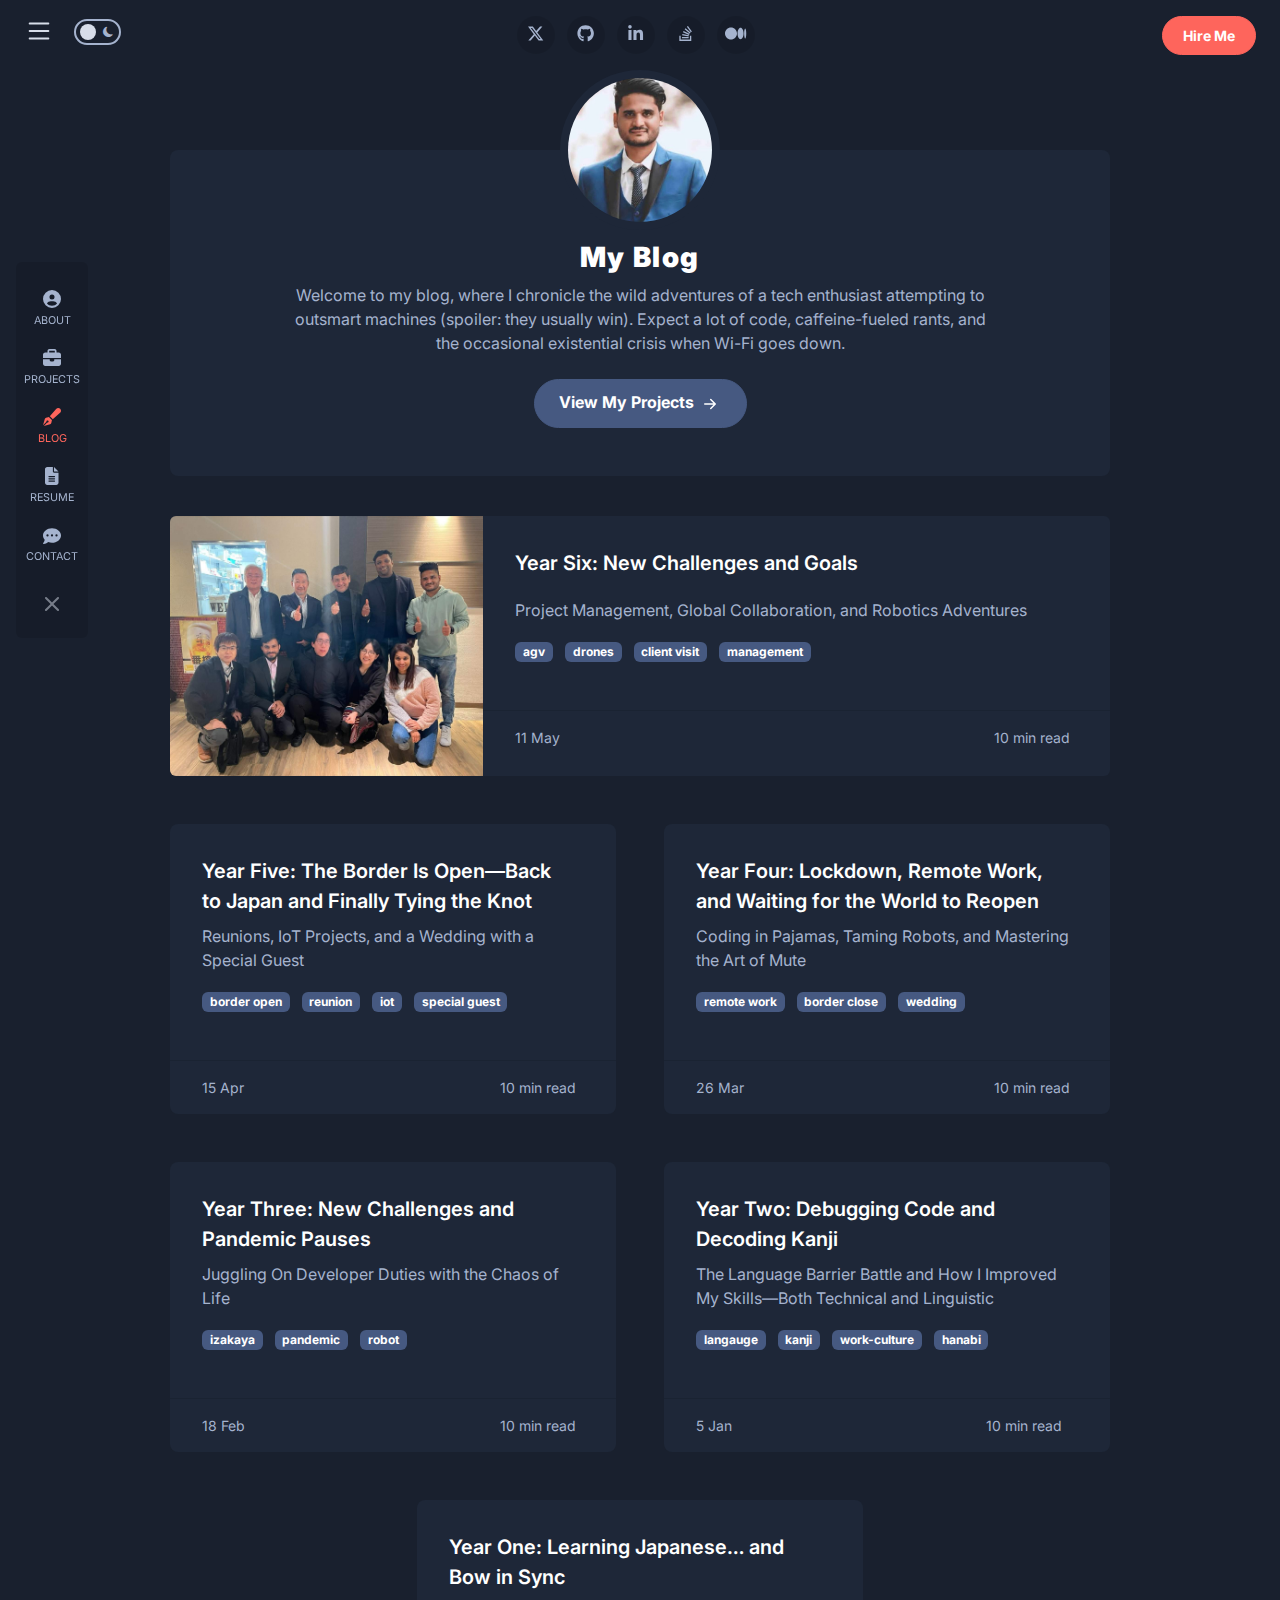
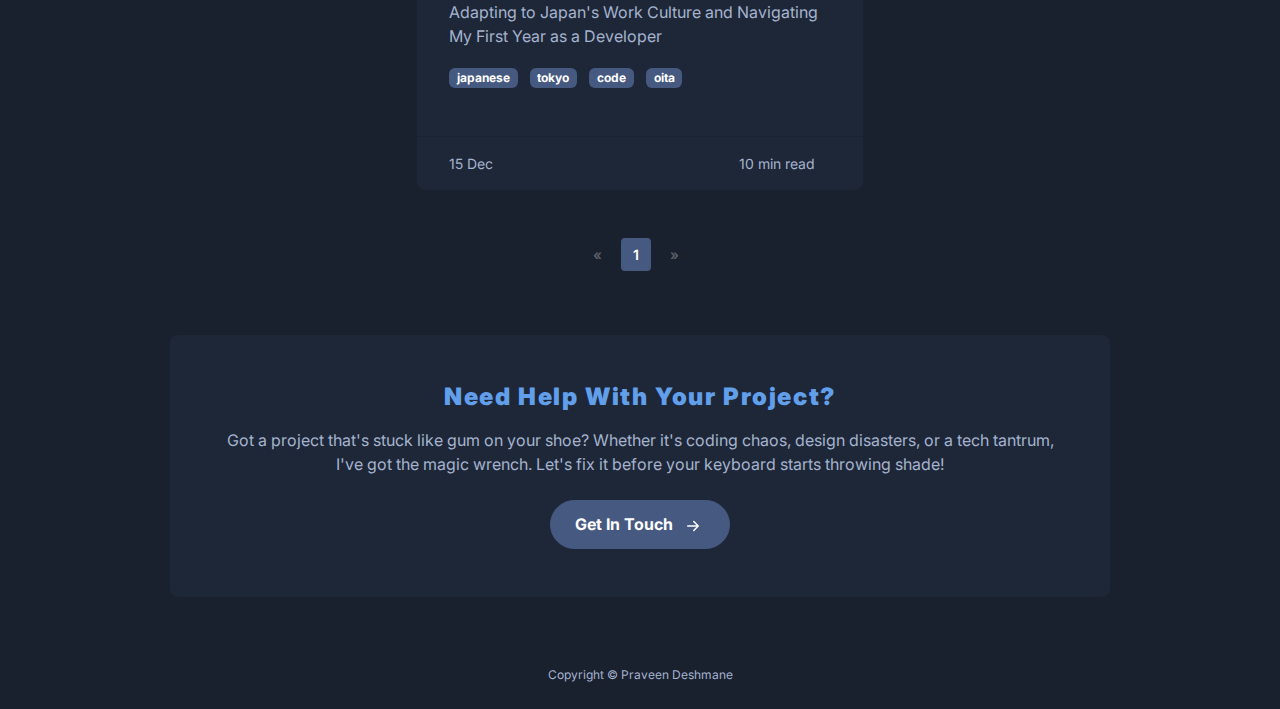
==== commit 5d617fb2: "updated: blogs, resume, contact" ====
--- a/blog-home.html
+++ b/blog-home.html
@@ -117,7 +117,10 @@
 						<div class="intro-holder">
 							<h2 class="intro-name text-center">My Blog</h2>
 							<div class="profile-intro text-md-center  limit-max-width mx-auto">
-							    <p>Blog intro goes here. This is a space for me to share my journey as a software developer lorem ipsum dolor sit amet, consectetur adipiscing elit.</p>
+							    <p>
+									Welcome to my blog, where I chronicle the wild adventures of a tech enthusiast attempting to outsmart machines (spoiler: they usually win). 
+									Expect a lot of code, caffeine-fueled rants, and the occasional existential crisis when Wi-Fi goes down. 
+								</p>
 							</div>
 							<div class="section-cta text-center mt-4">
 								<a class="btn btn-secondary theme-btn-cta" href="projects.html">View My Projects<svg xmlns="http://www.w3.org/2000/svg" width="24" height="24" fill="currentColor" class="bi bi-arrow-right-short" viewBox="0 0 16 16">
@@ -137,31 +140,29 @@
 								
 								<div class="post-item-body col-12 col-md-9 col-lg-8 text-start">
 									<div class="content-holder-inner">
-										<h3 class="post-title d-flex justify-content-between align-items-top"><span>How To Write A Software Developer Resume</span><span class="title-icon-holder"><i class="bi bi-arrow-right-short"></i></span></h3>
-										<p class="post-intro mb-0">Featured blog post excerpt goes here sed faucibus placerat quam, et congue libero mollis congue. In placerat lectus et diam ornare dignissim. Etiam vulputate non felis egestas euismod. Donec in purus sed tortor dignissim pharetra ut vel turpis...</p>
-										<div class="post-tags my-3">
-											<ul class="list-inline">
-												<li class="list-inline-item"><span class="badge tag-badge">appdev</span></li>
-												<li class="list-inline-item"><span class="badge tag-badge">tutorial</span></li>
-												<li class="list-inline-item"><span class="badge tag-badge">react</span></li>
+										<h3 class="post-title d-flex justify-content-between align-items-top"><span>Year Six: New Challenges and Goals</span><span class="title-icon-holder"><i class="bi bi-arrow-right-short"></i></span></h3>
+										<p class="post-intro mb-0">Project Management, Global Collaboration, and Robotics Adventures</p>
+										<div class="post-tags my-3">
+											<ul class="list-inline">
+												<li class="list-inline-item"><span class="badge tag-badge">agv</span></li>
+												<li class="list-inline-item"><span class="badge tag-badge">drones</span></li>
+												<li class="list-inline-item"><span class="badge tag-badge">client visit</span></li>
+												<li class="list-inline-item"><span class="badge tag-badge">management</span></li>
 											</ul>
 										</div><!--//post-tags-->
 									</div><!--//content-holder-inner-->
 									<div class="post-item-footer">
 										<div class="post-meta d-flex justify-content-between">    
-				                            <div class="meta-single d-flex">19 Apr</div>       
+				                            <div class="meta-single d-flex">11 May</div>       
 				                            <ul class="meta-list list-inline d-flex mb-0">                                       
-				                                <li class="list-inline-item post-time me-2">8 min read</li>
-				                                <li class="list-inline-item  post-comments-count">
-				                                   <i class="bi bi-chat-square-text-fill me-2"></i>28
-				                                </li>
+				                                <li class="list-inline-item post-time me-2">10 min read</li>
 				                            </ul><!--//meta-list-->               	
 				                        </div><!--post-meta-->
 									</div><!--//post-item-inner-footer-->
 									
 								</div><!--//post-item-body-->
 								
-								<a class="link-mask" href="blog-post.html"></a>
+								<a class="link-mask" href="blog-post-6.html"></a>
 								
 							</div><!--//featured-blog-post-->
 						</div>
@@ -170,211 +171,158 @@
 					            <div class="post-item-inner d-flex flex-column">
 									<div class="post-item-body">
 										
-									    <h3 class="post-title d-flex justify-content-between align-items-top"><span>How to Build a React Project with Create React App</span><span class="title-icon-holder"><i class="bi bi-arrow-right-short"></i></span></h3>
-									    <p class="post-intro mb-0">Post excerpt goes here consectetur adipiscing elit. Proin lobortis mattis erat...</p>
+									    <h3 class="post-title d-flex justify-content-between align-items-top"><span>Year Five: The Border Is Open—Back to Japan and Finally Tying the Knot</span><span class="title-icon-holder"><i class="bi bi-arrow-right-short"></i></span></h3>
+									    <p class="post-intro mb-0">Reunions, IoT Projects, and a Wedding with a Special Guest</p>
 									    <div class="post-tags my-3">
 											<ul class="list-inline">
-												<li class="list-inline-item"><span class="badge tag-badge">appdev</span></li>
-												<li class="list-inline-item"><span class="badge tag-badge">tutorial</span></li>
-												<li class="list-inline-item"><span class="badge tag-badge">react</span></li>
-											</ul>
-										</div><!--//post-tags-->
-									</div><!--//post-item-body-->
-									
-									<div class="post-item-footer mt-auto">
-										<div class="meta d-flex justify-content-between">    
-				                           <div class="meta-single d-flex">26 Mar</div>       
+												<li class="list-inline-item"><span class="badge tag-badge">border open</span></li>
+												<li class="list-inline-item"><span class="badge tag-badge">reunion</span></li>
+												<li class="list-inline-item"><span class="badge tag-badge">iot</span></li>
+												<li class="list-inline-item"><span class="badge tag-badge">special guest</span></li>
+											</ul>
+										</div><!--//post-tags-->
+									</div><!--//post-item-body-->
+									
+									<div class="post-item-footer mt-auto">
+										<div class="meta d-flex justify-content-between">    
+				                           <div class="meta-single d-flex">15 Apr</div>       
 				                           <ul class="meta-list list-inline d-flex mb-0">                                       
-				                               <li class="list-inline-item post-time me-2">3 min read</li>
-
-				                               <li class="list-inline-item  post-comments-count">
-				                                   <i class="bi bi-chat-square-text-fill me-2"></i>4
-				                               </li>
+				                               <li class="list-inline-item post-time me-2">10 min read</li>
 				                           </ul><!--//meta-list-->               	
 				                       </div><!--meta-->
 									</div>
-									<a class="link-mask" href="blog-post.html"></a>
+									<a class="link-mask" href="blog-post-5.html"></a>
 								</div><!--//post-item-inner-->
 				            </div><!--//post-item-->
-				            
-				            <div class="post-item col-12 col-md-6 col-lg-6">
-					            <div class="post-item-inner">
-									<div class="post-item-body">
-									     <h3 class="post-title d-flex justify-content-between align-items-top"><span>Best Resources To Learn Python From Beginner to Advanced</span><span class="title-icon-holder"><i class="bi bi-arrow-right-short"></i></span></h3>
-
-									    <p class="post-intro mb-0">Post excerpt goes here consectetur adipiscing elit. Lorem ipsum dolor sit amet, consectetur adipiscing elit...</p>
-									    <div class="post-tags my-3">
-											<ul class="list-inline">
-												<li class="list-inline-item"><span class="badge tag-badge">webdev</span></li>
-												<li class="list-inline-item"><span class="badge tag-badge">resource</span></li>
-											</ul>
-										</div><!--//post-tags-->
-									</div><!--//post-item-body-->
-									
-									<div class="post-item-footer">
-										<div class="meta d-flex justify-content-between">    
-				                           <div class="meta-single d-flex">18 Feb</div>       
-				                           <ul class="meta-list list-inline d-flex mb-0">                                       
-				                               <li class="list-inline-item post-time me-3">2 min read</li>
-
-				                               <li class="list-inline-item  post-comments-count">
-				                                   <i class="bi bi-chat-square-text-fill me-1"></i>8
-				                               </li>
-				                           </ul><!--//meta-list-->               	
-				                       </div><!--meta-->
-									</div>
-									<a class="link-mask" href="blog-post.html"></a>
-								</div><!--//post-item-inner-->
-				            </div><!--//post-item-->
+
+							<div class="post-item col-12 col-md-6 col-lg-6">
+								<div class="post-item-inner d-flex flex-column">
+									<div class="post-item-body">
+										
+										<h3 class="post-title d-flex justify-content-between align-items-top"><span>Year Four: Lockdown, Remote Work, and Waiting for the World to Reopen</span><span class="title-icon-holder"><i class="bi bi-arrow-right-short"></i></span></h3>
+										<p class="post-intro mb-0">Coding in Pajamas, Taming Robots, and Mastering the Art of Mute</p>
+										<div class="post-tags my-3">
+											<ul class="list-inline">
+												<li class="list-inline-item"><span class="badge tag-badge">remote work</span></li>
+												<li class="list-inline-item"><span class="badge tag-badge">border close</span></li>
+												<li class="list-inline-item"><span class="badge tag-badge">wedding</span></li>
+											</ul>
+										</div><!--//post-tags-->
+									</div><!--//post-item-body-->
+									
+									<div class="post-item-footer mt-auto">
+										<div class="meta d-flex justify-content-between">    
+											<div class="meta-single d-flex">26 Mar</div>       
+											<ul class="meta-list list-inline d-flex mb-0">                                       
+												<li class="list-inline-item post-time me-2">10 min read</li>
+											</ul><!--//meta-list-->               	
+										</div><!--meta-->
+									</div>
+									<a class="link-mask" href="blog-post-4.html"></a>
+								</div><!--//post-item-inner-->
+							</div><!--//post-item-->
+
+							<div class="post-item col-12 col-md-6 col-lg-6">
+								<div class="post-item-inner d-flex flex-column">
+									<div class="post-item-body">
+										<h3 class="post-title d-flex justify-content-between align-items-top"><span>Year Three: New Challenges and Pandemic Pauses</span><span class="title-icon-holder"><i class="bi bi-arrow-right-short"></i></span></h3>
+										<p class="post-intro mb-0">Juggling On Developer Duties with the Chaos of Life</p>
+										<div class="post-tags my-3">
+											<ul class="list-inline">
+												<li class="list-inline-item"><span class="badge tag-badge">izakaya</span></li>
+												<li class="list-inline-item"><span class="badge tag-badge">pandemic</span></li>
+												<li class="list-inline-item"><span class="badge tag-badge">robot</span></li>
+											</ul>
+										</div><!--//post-tags-->
+									</div><!--//post-item-body-->
+									
+									<div class="post-item-footer mt-auto">
+										<div class="meta d-flex justify-content-between">    
+											<div class="meta-single d-flex">18 Feb</div>       
+											<ul class="meta-list list-inline d-flex mb-0">                                       
+												<li class="list-inline-item post-time me-2">10 min read</li>
+											</ul><!--//meta-list-->               	
+										</div><!--meta-->
+									</div>
+									<a class="link-mask" href="blog-post-3.html"></a>
+								</div><!--//post-item-inner-->
+							</div><!--//post-item-->
+								
+							<div class="post-item col-12 col-md-6 col-lg-6">
+								<div class="post-item-inner d-flex flex-column">
+									<div class="post-item-body">
+										
+										<h3 class="post-title d-flex justify-content-between align-items-top"><span>Year Two: Debugging Code and Decoding Kanji</span><span class="title-icon-holder"><i class="bi bi-arrow-right-short"></i></span></h3>
+										<p class="post-intro mb-0">The Language Barrier Battle and How I Improved My Skills—Both Technical and Linguistic</p>
+										<div class="post-tags my-3">
+											<ul class="list-inline">
+												<li class="list-inline-item"><span class="badge tag-badge">langauge</span></li>
+												<li class="list-inline-item"><span class="badge tag-badge">kanji</span></li>
+												<li class="list-inline-item"><span class="badge tag-badge">work-culture</span></li>
+												<li class="list-inline-item"><span class="badge tag-badge">hanabi</span></li>
+											</ul>
+										</div><!--//post-tags-->
+									</div><!--//post-item-body-->
+									
+									<div class="post-item-footer mt-auto">
+										<div class="meta d-flex justify-content-between">    
+											<div class="meta-single d-flex">5 Jan</div>       
+											<ul class="meta-list list-inline d-flex mb-0">                                       
+												<li class="list-inline-item post-time me-3">10 min read</li>
+											</ul><!--//meta-list-->               	
+										</div><!--meta-->
+									</div>
+									<a class="link-mask" href="blog-post-2.html"></a>
+								</div><!--//post-item-inner-->
+							</div><!--//post-item-->
 							
 							<div class="post-item col-12 col-md-6 col-lg-6">
-					            <div class="post-item-inner d-flex flex-column">
+								<div class="post-item-inner d-flex flex-column">
 									<div class="post-item-body">
 										
-									    <h3 class="post-title d-flex justify-content-between align-items-top"><span>Top Side Hustles for Software Engineers</span><span class="title-icon-holder"><i class="bi bi-arrow-right-short"></i></span></h3>
-									    <p class="post-intro mb-0">Post excerpt goes here consectetur adipiscing elit. Proin lobortis mattis erat...</p>
-									    <div class="post-tags my-3">
-											<ul class="list-inline">
-												<li class="list-inline-item"><span class="badge tag-badge">entrepreneurship</span></li>
-												<li class="list-inline-item"><span class="badge tag-badge">webdev</span></li>
-												<li class="list-inline-item"><span class="badge tag-badge">appdev</span></li>
-											</ul>
-										</div><!--//post-tags-->
-									</div><!--//post-item-body-->
-									
-									<div class="post-item-footer mt-auto">
-										<div class="meta d-flex justify-content-between">    
-				                           <div class="meta-single d-flex">5 Jan</div>       
-				                           <ul class="meta-list list-inline d-flex mb-0">                                       
-				                               <li class="list-inline-item post-time me-3">4 min read</li>
-
-				                               <li class="list-inline-item  post-comments-count">
-				                                   <i class="bi bi-chat-square-text-fill me-2"></i>3
-				                               </li>
-				                           </ul><!--//meta-list-->               	
-				                       </div><!--meta-->
-									</div>
-									<a class="link-mask" href="blog-post.html"></a>
-								</div><!--//post-item-inner-->
-				            </div><!--//post-item-->
+										<h3 class="post-title d-flex justify-content-between align-items-top"><span>Year One: Learning Japanese… and Bow in Sync</span><span class="title-icon-holder"><i class="bi bi-arrow-right-short"></i></span></h3>
+										<p class="post-intro mb-0">Adapting to Japan's Work Culture and Navigating My First Year as a Developer</p>
+										<div class="post-tags my-3">
+											<ul class="list-inline">
+												<li class="list-inline-item"><span class="badge tag-badge">japanese</span></li>
+												<li class="list-inline-item"><span class="badge tag-badge">tokyo</span></li>
+												<li class="list-inline-item"><span class="badge tag-badge">code</span></li>
+												<li class="list-inline-item"><span class="badge tag-badge">oita</span></li>
+											</ul>
+										</div><!--//post-tags-->
+									</div><!--//post-item-body-->
+									
+									<div class="post-item-footer mt-auto">
+										<div class="meta d-flex justify-content-between">    
+											<div class="meta-single d-flex">15 Dec</div>       
+											<ul class="meta-list list-inline d-flex mb-0">                                       
+												<li class="list-inline-item post-time me-3">10 min read</li>
+											</ul><!--//meta-list-->               	
+										</div><!--meta-->
+									</div>
+									<a class="link-mask" href="blog-post-1.html"></a>
+								</div><!--//post-item-inner-->
+							</div><!--//post-item-->
+						</div><!--//row-->
 				            
-				            <div class="post-item col-12 col-md-6 col-lg-6">
-					            <div class="post-item-inner d-flex flex-column">
-									<div class="post-item-body">
-										
-									    <h3 class="post-title d-flex justify-content-between align-items-top"><span>Make mobile apps with React and Typescript</span><span class="title-icon-holder"><i class="bi bi-arrow-right-short"></i></span></h3>
-									    <p class="post-intro mb-0">Post excerpt goes here consectetur adipiscing elit. Proin lobortis mattis erat...</p>
-									    <div class="post-tags my-3">
-											<ul class="list-inline">
-												<li class="list-inline-item"><span class="badge tag-badge">react</span></li>
-												<li class="list-inline-item"><span class="badge tag-badge">typescript</span></li>
-												<li class="list-inline-item"><span class="badge tag-badge">appdev</span></li>
-											</ul>
-										</div><!--//post-tags-->
-									</div><!--//post-item-body-->
-									
-									<div class="post-item-footer mt-auto">
-										<div class="meta d-flex justify-content-between">    
-				                           <div class="meta-single d-flex">15 Dec</div>       
-				                           <ul class="meta-list list-inline d-flex mb-0">                                       
-				                               <li class="list-inline-item post-time me-3">10 min read</li>
-
-				                               <li class="list-inline-item  post-comments-count">
-				                                   <i class="bi bi-chat-square-text-fill me-2"></i>21
-				                               </li>
-				                           </ul><!--//meta-list-->               	
-				                       </div><!--meta-->
-									</div>
-									<a class="link-mask" href="blog-post.html"></a>
-								</div><!--//post-item-inner-->
-				            </div><!--//post-item-->
-				            
-				            <div class="post-item col-12 col-md-6 col-lg-6">
-					            <div class="post-item-inner d-flex flex-column">
-									<div class="post-item-body">
-										
-									    <h3 class="post-title d-flex justify-content-between align-items-top"><span>Blog Post Lorem Ipsum</span><span class="title-icon-holder"><i class="bi bi-arrow-right-short"></i></span></h3>
-									    <p class="post-intro mb-0">Post excerpt goes here consectetur adipiscing elit. Proin lobortis mattis erat...</p>
-									    <div class="post-tags my-3">
-											<ul class="list-inline">
-												<li class="list-inline-item"><span class="badge tag-badge">webdev</span></li>
-												<li class="list-inline-item"><span class="badge tag-badge">javascript</span></li>
-												
-											</ul>
-										</div><!--//post-tags-->
-									</div><!--//post-item-body-->
-									
-									<div class="post-item-footer mt-auto">
-										<div class="meta d-flex justify-content-between">    
-				                           <div class="meta-single d-flex">2 Oct</div>       
-				                           <ul class="meta-list list-inline d-flex mb-0">                                       
-				                               <li class="list-inline-item post-time me-3">3 min read</li>
-
-				                               <li class="list-inline-item  post-comments-count">
-				                                   <i class="bi bi-chat-square-text-fill me-2"></i>1
-				                               </li>
-				                           </ul><!--//meta-list-->               	
-				                       </div><!--meta-->
-									</div>
-									<a class="link-mask" href="blog-post.html"></a>
-								</div><!--//post-item-inner-->
-				            </div><!--//post-item-->
-				            
-				            <div class="post-item col-12 col-md-6 col-lg-6">
-					            <div class="post-item-inner d-flex flex-column">
-									<div class="post-item-body">
-										
-									    <h3 class="post-title d-flex justify-content-between align-items-top"><span>Blog Post Lorem Ipsum</span><span class="title-icon-holder"><i class="bi bi-arrow-right-short"></i></span></h3>
-									    <p class="post-intro mb-0">Post excerpt goes here consectetur adipiscing elit. Proin lobortis mattis erat...</p>
-									    <div class="post-tags my-3">
-											<ul class="list-inline">
-												<li class="list-inline-item"><span class="badge tag-badge">webdev</span></li>
-												<li class="list-inline-item"><span class="badge tag-badge">devops</span></li>
-												
-											</ul>
-										</div><!--//post-tags-->
-									</div><!--//post-item-body-->
-									
-									<div class="post-item-footer mt-auto">
-										<div class="meta d-flex justify-content-between">    
-				                           <div class="meta-single d-flex">19 Aug</div>       
-				                           <ul class="meta-list list-inline d-flex mb-0">                                       
-				                               <li class="list-inline-item post-time me-3">5 min read</li>
-
-				                               <li class="list-inline-item  post-comments-count">
-				                                   <i class="bi bi-chat-square-text-fill me-2"></i>0
-				                               </li>
-				                           </ul><!--//meta-list-->               	
-				                       </div><!--meta-->
-									</div>
-									<a class="link-mask" href="blog-post.html"></a>
-								</div><!--//post-item-inner-->
-				            </div><!--//post-item-->
-						</div><!--//row-->
-						
-			
 						<nav class="theme-pagination-nav py-5">
 							<ul class="pagination justify-content-center">
 						
 								<li class="page-item disabled">
-		                            <a class="page-link" href="#">
-		                                <span aria-hidden="true">&laquo;</span>
-		                                <span class="sr-only">Previous</span>
-		                            </a>
-		                        </li>
+									<a class="page-link" href="#">
+										<span aria-hidden="true">&laquo;</span>
+										<span class="sr-only">Previous</span>
+									</a>
+								</li>
 								<li class="page-item"><a class="page-link active" aria-current="page" href="#">1</a></li>
-								<li class="page-item"><a class="page-link" href="#">2</a></li>
-								<li class="page-item"><a class="page-link" href="#">3</a></li>
-								<li class="page-item">
-		                            <a class="page-link" href="#">
-		                                <span aria-hidden="true">&raquo;</span>
-		                                <span class="sr-only">Next</span>
-		                            </a>
-		                        </li>
+								<li class="page-item disabled">
+									<a class="page-link" href="#">
+										<span aria-hidden="true">&raquo;</span>
+										<span class="sr-only">Next</span>
+									</a>
+								</li>
 							</ul>
 						</nav><!--//theme-pagination-nav-->
-						
-						
 					</div><!--//blog-list-wrapper-->
 					
 					<section class="leadgen-section section mx-auto">
@@ -399,7 +347,7 @@
 	</div><!--//container-->
 	
 	<footer class="footer text-center py-4">
-		<small class="copyright"> Copyright &copy; <a href="https://themes.3rdwavemedia.com/" target="_blank">Praveen Deshmane</a></small>
+		<small class="copyright"> Copyright &copy; <a href="https://praveendeshmane.github.io/" target="_blank">Praveen Deshmane</a></small>
 	</footer>
 	
 	<!-- *****CONFIGURE STYLE (REMOVE ON YOUR PRODUCTION SITE)****** -->  
--- a/assets/css/theme-1.css
+++ b/assets/css/theme-1.css
@@ -12978,7 +12978,7 @@
   padding: 0;
 }
 .featured-post-item .post-item-image {
-  background-image: url("../images/blog/blog-post-thumb.jpg");
+  background-image: url("../images/blog/blog-post-thumb.jpeg");
   background-repeat: no-repeat;
   background-position-x: center;
   background-position-y: center;
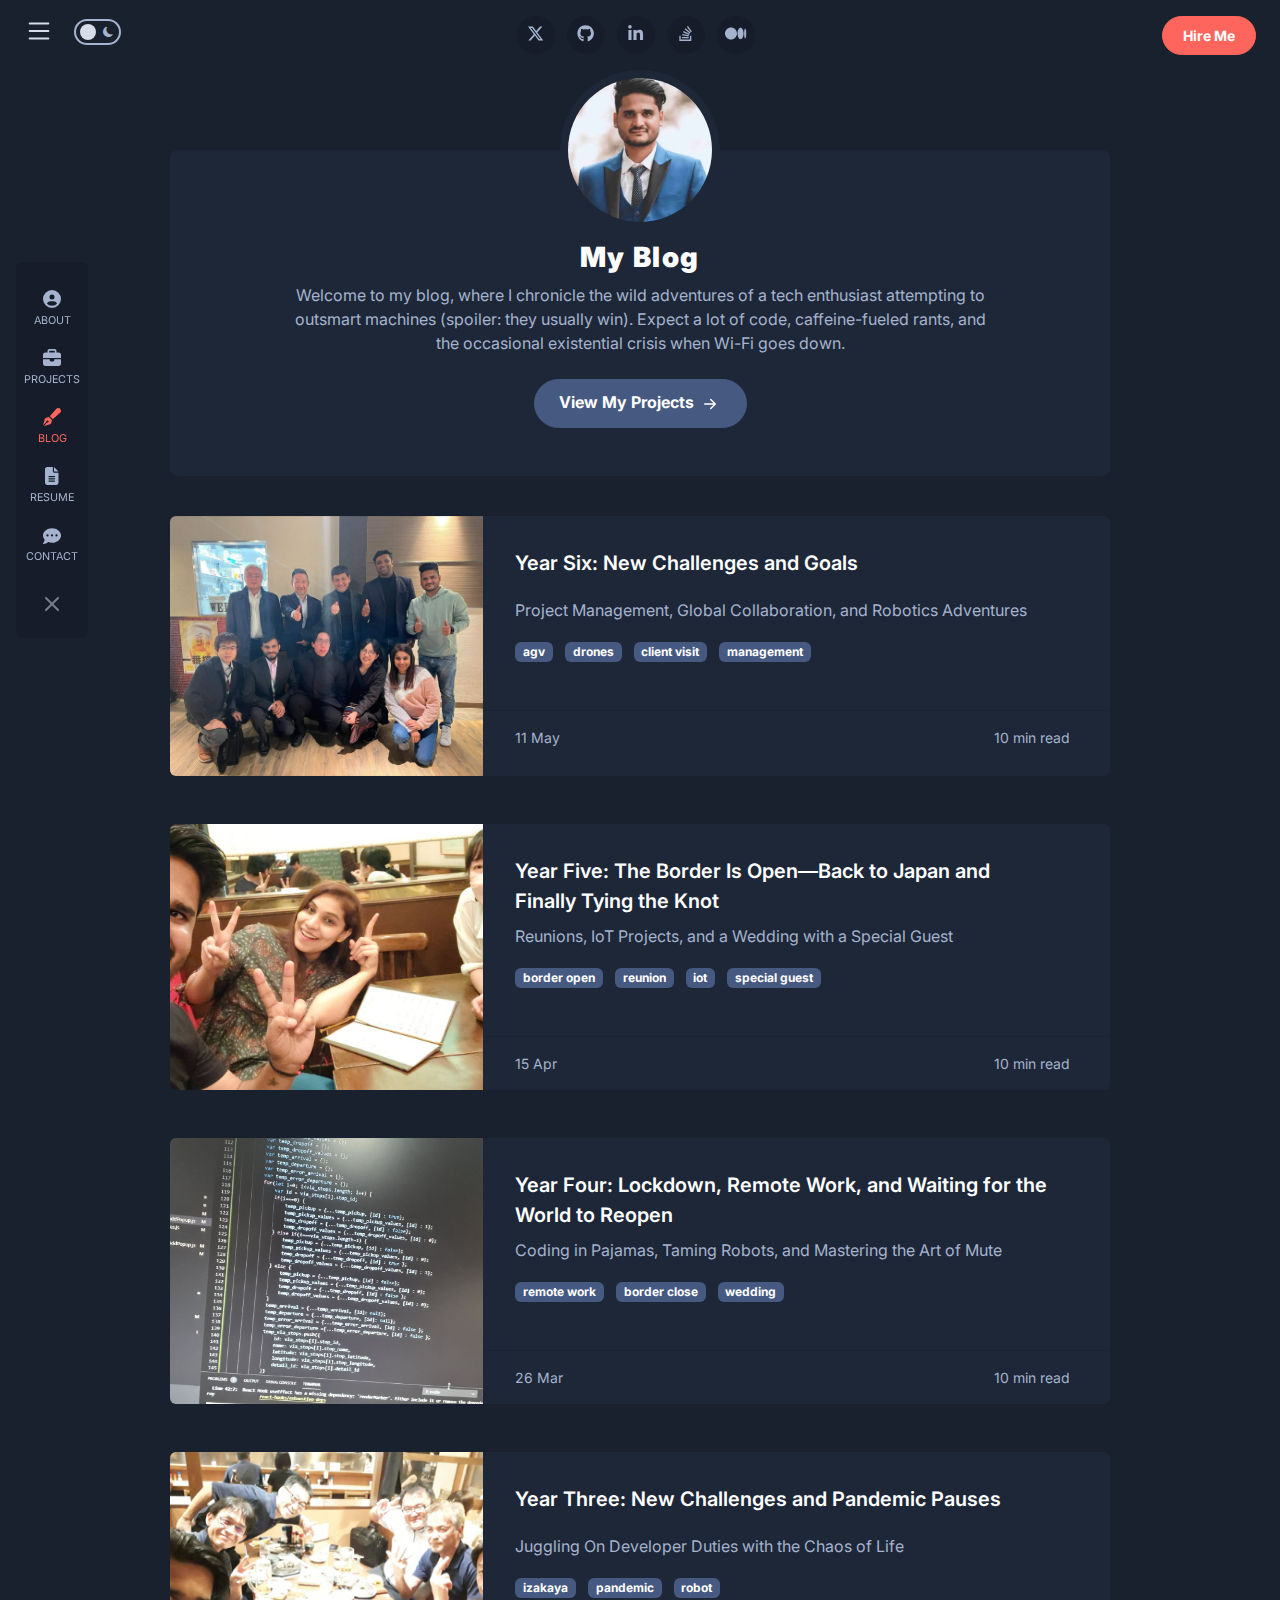
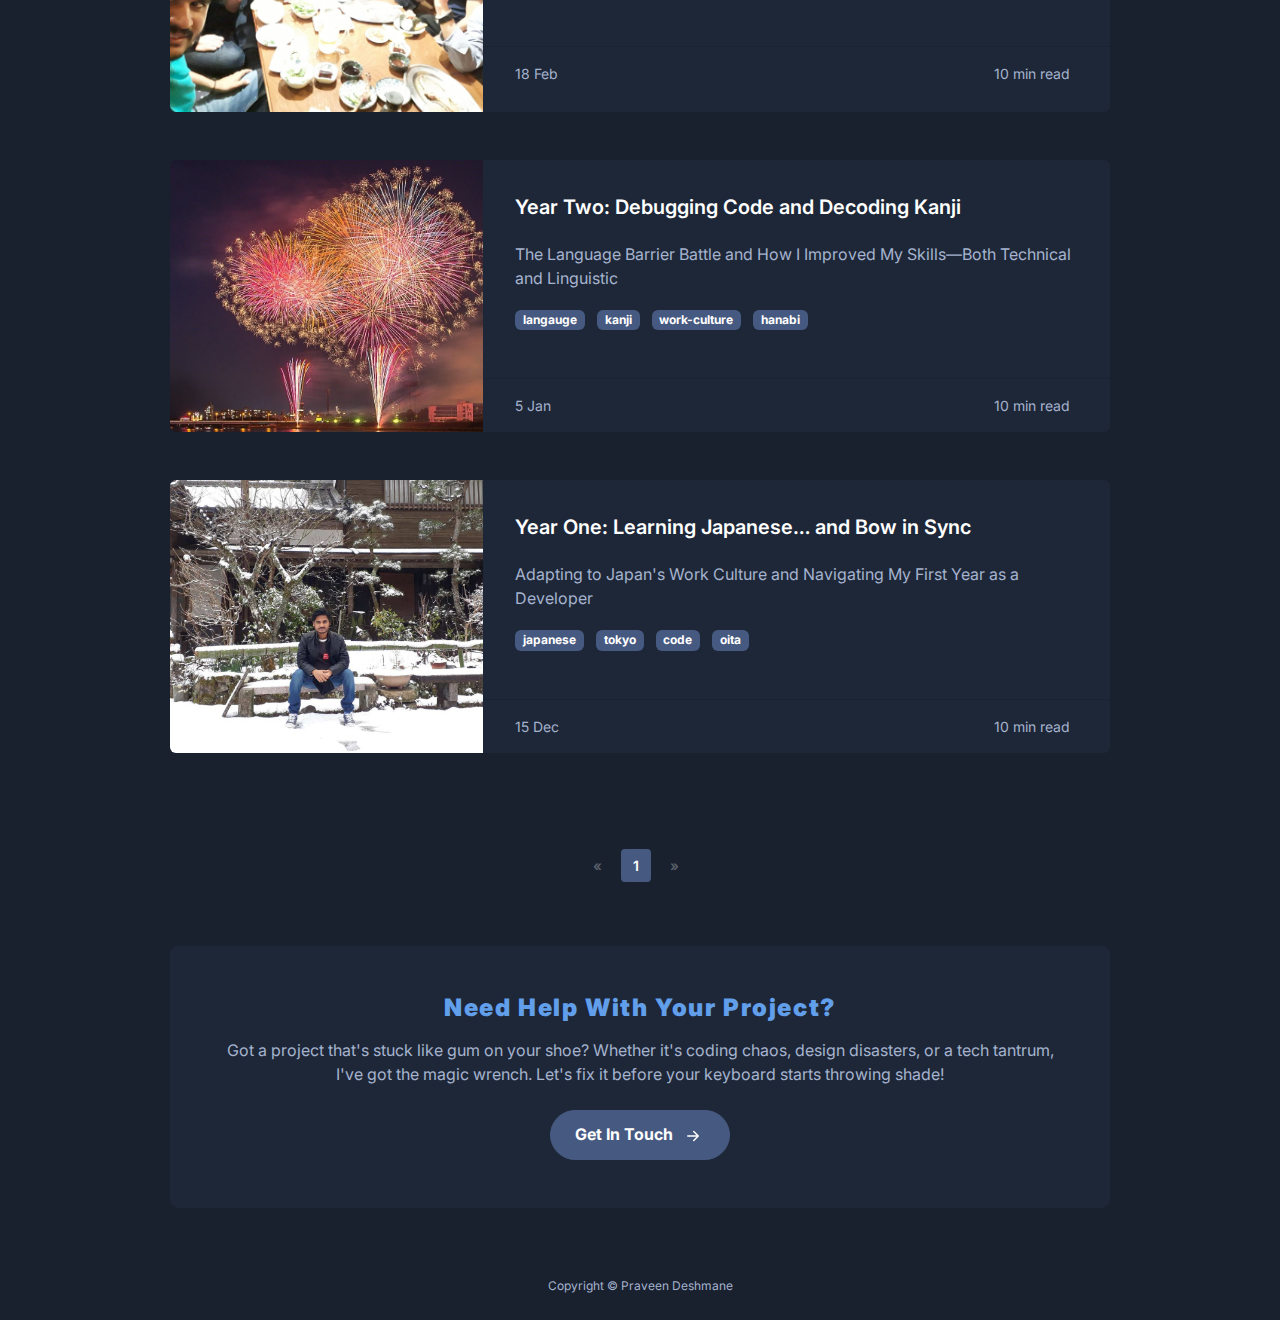
==== commit 443d4fc0: "updated: blog home page" ====
--- a/blog-home.html
+++ b/blog-home.html
@@ -93,20 +93,11 @@
 							<ul class="social-list list-inline mx-auto d-none d-lg-block">
 								<li class="list-inline-item me-0 me-md-1 me-lg-2"><a href="#"><i class="fa-brands fa-x-twitter fa-fw"></i></a></li>
 								<li class="list-inline-item me-0 me-md-1 me-lg-2"><a href="https://github.com/praveendeshmane"><i class="fa-brands fa-github fa-fw"></i></a></li>
-
-								
 								<li class="list-inline-item me-0 me-md-1 me-lg-2"><a href="https://github.com/praveendeshmane"><i class="fa-brands fa-linkedin-in fa-fw"></i></a></li>
-								
-
 								<li class="list-inline-item me-0 me-md-1 me-lg-2"><a href="https://stackoverflow.com/users/1564677/praveen-deshmane"><i class="fa-brands fa-stack-overflow fa-fw"></i></a></li>
-								
-
 								<li class="list-inline-item me-0 me-md-1 me-lg-2"><a href="https://medium.com/@PraveenDeshmane"><i class="fa-brands fa-medium fa-fw"></i></a></li>				
-
 							</ul><!--//social-list-->
-							
 						</div><!--//top-bar-inner-->
-						
 					</div><!--//top-bar-->
 					
 					<section class="page-intro-section section has-profile-image mx-auto">
@@ -135,7 +126,7 @@
 						<div class="featured-blog-posts-wrapper text-center mb-5">
 							<div class="featured-post-item post-item rounded row g-0 mx-auto">
 								
-								<div class="post-item-image col-12 col-md-3 col-lg-4 rounded-start-2">	
+								<div class="post-item-image col-12 col-md-3 col-lg-4 rounded-start-2" style="background-image: url('assets/images/blog/blog-6/blog-post-banner.jpeg');">	
 								</div><!--//post-item-image-->
 								
 								<div class="post-item-body col-12 col-md-9 col-lg-8 text-start">
@@ -159,21 +150,22 @@
 				                            </ul><!--//meta-list-->               	
 				                        </div><!--post-meta-->
 									</div><!--//post-item-inner-footer-->
-									
-								</div><!--//post-item-body-->
-								
+								</div><!--//post-item-body-->
 								<a class="link-mask" href="blog-post-6.html"></a>
-								
-							</div><!--//featured-blog-post-->
-						</div>
-						<div class="row g-5 justify-content-center">
-				            <div class="post-item col-12 col-md-6 col-lg-6">
-					            <div class="post-item-inner d-flex flex-column">
-									<div class="post-item-body">
-										
-									    <h3 class="post-title d-flex justify-content-between align-items-top"><span>Year Five: The Border Is Open—Back to Japan and Finally Tying the Knot</span><span class="title-icon-holder"><i class="bi bi-arrow-right-short"></i></span></h3>
-									    <p class="post-intro mb-0">Reunions, IoT Projects, and a Wedding with a Special Guest</p>
-									    <div class="post-tags my-3">
+							</div><!--//featured-blog-post-->
+						</div>
+
+						<div class="featured-blog-posts-wrapper text-center mb-5">
+							<div class="featured-post-item post-item rounded row g-0 mx-auto">
+								
+								<div class="post-item-image col-12 col-md-3 col-lg-4 rounded-start-2" style="background-image: url('assets/images/blog/blog-5/chapter-4.jpg');">	
+								</div><!--//post-item-image-->
+								
+								<div class="post-item-body col-12 col-md-9 col-lg-8 text-start">
+									<div class="content-holder-inner">
+										<h3 class="post-title d-flex justify-content-between align-items-top"><span>Year Five: The Border Is Open—Back to Japan and Finally Tying the Knot</span><span class="title-icon-holder"><i class="bi bi-arrow-right-short"></i></span></h3>
+										<p class="post-intro mb-0">Reunions, IoT Projects, and a Wedding with a Special Guest</p>
+										<div class="post-tags my-3">
 											<ul class="list-inline">
 												<li class="list-inline-item"><span class="badge tag-badge">border open</span></li>
 												<li class="list-inline-item"><span class="badge tag-badge">reunion</span></li>
@@ -181,24 +173,30 @@
 												<li class="list-inline-item"><span class="badge tag-badge">special guest</span></li>
 											</ul>
 										</div><!--//post-tags-->
-									</div><!--//post-item-body-->
-									
-									<div class="post-item-footer mt-auto">
-										<div class="meta d-flex justify-content-between">    
-				                           <div class="meta-single d-flex">15 Apr</div>       
-				                           <ul class="meta-list list-inline d-flex mb-0">                                       
-				                               <li class="list-inline-item post-time me-2">10 min read</li>
-				                           </ul><!--//meta-list-->               	
-				                       </div><!--meta-->
-									</div>
-									<a class="link-mask" href="blog-post-5.html"></a>
-								</div><!--//post-item-inner-->
-				            </div><!--//post-item-->
-
-							<div class="post-item col-12 col-md-6 col-lg-6">
-								<div class="post-item-inner d-flex flex-column">
-									<div class="post-item-body">
-										
+									</div><!--//content-holder-inner-->
+									<div class="post-item-footer">
+										<div class="post-meta d-flex justify-content-between">    
+				                            <div class="meta-single d-flex">15 Apr</div>       
+				                            <ul class="meta-list list-inline d-flex mb-0">                                       
+				                                <li class="list-inline-item post-time me-2">10 min read</li>
+				                            </ul><!--//meta-list-->               	
+				                        </div><!--post-meta-->
+									</div><!--//post-item-inner-footer-->
+									
+								</div><!--//post-item-body-->
+								
+								<a class="link-mask" href="blog-post-5.html"></a>
+							</div><!--//featured-blog-post-->
+						</div>
+
+						<div class="featured-blog-posts-wrapper text-center mb-5">
+							<div class="featured-post-item post-item rounded row g-0 mx-auto">
+								
+								<div class="post-item-image col-12 col-md-3 col-lg-4 rounded-start-2" style="background-image: url('assets/images/blog/blog-4/blog-post-banner.jpg');">	
+								</div><!--//post-item-image-->
+								
+								<div class="post-item-body col-12 col-md-9 col-lg-8 text-start">
+									<div class="content-holder-inner">
 										<h3 class="post-title d-flex justify-content-between align-items-top"><span>Year Four: Lockdown, Remote Work, and Waiting for the World to Reopen</span><span class="title-icon-holder"><i class="bi bi-arrow-right-short"></i></span></h3>
 										<p class="post-intro mb-0">Coding in Pajamas, Taming Robots, and Mastering the Art of Mute</p>
 										<div class="post-tags my-3">
@@ -208,23 +206,30 @@
 												<li class="list-inline-item"><span class="badge tag-badge">wedding</span></li>
 											</ul>
 										</div><!--//post-tags-->
-									</div><!--//post-item-body-->
-									
-									<div class="post-item-footer mt-auto">
-										<div class="meta d-flex justify-content-between">    
-											<div class="meta-single d-flex">26 Mar</div>       
-											<ul class="meta-list list-inline d-flex mb-0">                                       
-												<li class="list-inline-item post-time me-2">10 min read</li>
-											</ul><!--//meta-list-->               	
-										</div><!--meta-->
-									</div>
-									<a class="link-mask" href="blog-post-4.html"></a>
-								</div><!--//post-item-inner-->
-							</div><!--//post-item-->
-
-							<div class="post-item col-12 col-md-6 col-lg-6">
-								<div class="post-item-inner d-flex flex-column">
-									<div class="post-item-body">
+									</div><!--//content-holder-inner-->
+									<div class="post-item-footer">
+										<div class="post-meta d-flex justify-content-between">    
+				                            <div class="meta-single d-flex">26 Mar</div>       
+				                            <ul class="meta-list list-inline d-flex mb-0">                                       
+				                                <li class="list-inline-item post-time me-2">10 min read</li>
+				                            </ul><!--//meta-list-->               	
+				                        </div><!--post-meta-->
+									</div><!--//post-item-inner-footer-->
+									
+								</div><!--//post-item-body-->
+								
+								<a class="link-mask" href="blog-post-4.html"></a>
+							</div><!--//featured-blog-post-->
+						</div>
+
+						<div class="featured-blog-posts-wrapper text-center mb-5">
+							<div class="featured-post-item post-item rounded row g-0 mx-auto">
+								
+								<div class="post-item-image col-12 col-md-3 col-lg-4 rounded-start-2" style="background-image: url('assets/images/blog/blog-3/chapter-3.jpg');">	
+								</div><!--//post-item-image-->
+								
+								<div class="post-item-body col-12 col-md-9 col-lg-8 text-start">
+									<div class="content-holder-inner">
 										<h3 class="post-title d-flex justify-content-between align-items-top"><span>Year Three: New Challenges and Pandemic Pauses</span><span class="title-icon-holder"><i class="bi bi-arrow-right-short"></i></span></h3>
 										<p class="post-intro mb-0">Juggling On Developer Duties with the Chaos of Life</p>
 										<div class="post-tags my-3">
@@ -234,24 +239,30 @@
 												<li class="list-inline-item"><span class="badge tag-badge">robot</span></li>
 											</ul>
 										</div><!--//post-tags-->
-									</div><!--//post-item-body-->
-									
-									<div class="post-item-footer mt-auto">
-										<div class="meta d-flex justify-content-between">    
-											<div class="meta-single d-flex">18 Feb</div>       
-											<ul class="meta-list list-inline d-flex mb-0">                                       
-												<li class="list-inline-item post-time me-2">10 min read</li>
-											</ul><!--//meta-list-->               	
-										</div><!--meta-->
-									</div>
-									<a class="link-mask" href="blog-post-3.html"></a>
-								</div><!--//post-item-inner-->
-							</div><!--//post-item-->
-								
-							<div class="post-item col-12 col-md-6 col-lg-6">
-								<div class="post-item-inner d-flex flex-column">
-									<div class="post-item-body">
-										
+									</div><!--//content-holder-inner-->
+									<div class="post-item-footer">
+										<div class="post-meta d-flex justify-content-between">    
+				                            <div class="meta-single d-flex">18 Feb</div>       
+				                            <ul class="meta-list list-inline d-flex mb-0">                                       
+				                                <li class="list-inline-item post-time me-2">10 min read</li>
+				                            </ul><!--//meta-list-->               	
+				                        </div><!--post-meta-->
+									</div><!--//post-item-inner-footer-->
+									
+								</div><!--//post-item-body-->
+								
+								<a class="link-mask" href="blog-post-3.html"></a>
+							</div><!--//featured-blog-post-->
+						</div>
+
+						<div class="featured-blog-posts-wrapper text-center mb-5">
+							<div class="featured-post-item post-item rounded row g-0 mx-auto">
+								
+								<div class="post-item-image col-12 col-md-3 col-lg-4 rounded-start-2" style="background-image: url('assets/images/blog/blog-2/blog-post-banner.jpg');">	
+								</div><!--//post-item-image-->
+								
+								<div class="post-item-body col-12 col-md-9 col-lg-8 text-start">
+									<div class="content-holder-inner">
 										<h3 class="post-title d-flex justify-content-between align-items-top"><span>Year Two: Debugging Code and Decoding Kanji</span><span class="title-icon-holder"><i class="bi bi-arrow-right-short"></i></span></h3>
 										<p class="post-intro mb-0">The Language Barrier Battle and How I Improved My Skills—Both Technical and Linguistic</p>
 										<div class="post-tags my-3">
@@ -262,24 +273,30 @@
 												<li class="list-inline-item"><span class="badge tag-badge">hanabi</span></li>
 											</ul>
 										</div><!--//post-tags-->
-									</div><!--//post-item-body-->
-									
-									<div class="post-item-footer mt-auto">
-										<div class="meta d-flex justify-content-between">    
-											<div class="meta-single d-flex">5 Jan</div>       
-											<ul class="meta-list list-inline d-flex mb-0">                                       
-												<li class="list-inline-item post-time me-3">10 min read</li>
-											</ul><!--//meta-list-->               	
-										</div><!--meta-->
-									</div>
-									<a class="link-mask" href="blog-post-2.html"></a>
-								</div><!--//post-item-inner-->
-							</div><!--//post-item-->
-							
-							<div class="post-item col-12 col-md-6 col-lg-6">
-								<div class="post-item-inner d-flex flex-column">
-									<div class="post-item-body">
-										
+									</div><!--//content-holder-inner-->
+									<div class="post-item-footer">
+										<div class="post-meta d-flex justify-content-between">    
+				                            <div class="meta-single d-flex">5 Jan</div>       
+				                            <ul class="meta-list list-inline d-flex mb-0">                                       
+				                                <li class="list-inline-item post-time me-2">10 min read</li>
+				                            </ul><!--//meta-list-->               	
+				                        </div><!--post-meta-->
+									</div><!--//post-item-inner-footer-->
+									
+								</div><!--//post-item-body-->
+								
+								<a class="link-mask" href="blog-post-2.html"></a>
+							</div><!--//featured-blog-post-->
+						</div>
+
+						<div class="featured-blog-posts-wrapper text-center mb-5">
+							<div class="featured-post-item post-item rounded row g-0 mx-auto">
+								
+								<div class="post-item-image col-12 col-md-3 col-lg-4 rounded-start-2" style="background-image: url('assets/images/blog/blog-1/blog-post-banner.jpg');">	
+								</div><!--//post-item-image-->
+								
+								<div class="post-item-body col-12 col-md-9 col-lg-8 text-start">
+									<div class="content-holder-inner">
 										<h3 class="post-title d-flex justify-content-between align-items-top"><span>Year One: Learning Japanese… and Bow in Sync</span><span class="title-icon-holder"><i class="bi bi-arrow-right-short"></i></span></h3>
 										<p class="post-intro mb-0">Adapting to Japan's Work Culture and Navigating My First Year as a Developer</p>
 										<div class="post-tags my-3">
@@ -290,21 +307,22 @@
 												<li class="list-inline-item"><span class="badge tag-badge">oita</span></li>
 											</ul>
 										</div><!--//post-tags-->
-									</div><!--//post-item-body-->
-									
-									<div class="post-item-footer mt-auto">
-										<div class="meta d-flex justify-content-between">    
-											<div class="meta-single d-flex">15 Dec</div>       
-											<ul class="meta-list list-inline d-flex mb-0">                                       
-												<li class="list-inline-item post-time me-3">10 min read</li>
-											</ul><!--//meta-list-->               	
-										</div><!--meta-->
-									</div>
-									<a class="link-mask" href="blog-post-1.html"></a>
-								</div><!--//post-item-inner-->
-							</div><!--//post-item-->
-						</div><!--//row-->
-				            
+									</div><!--//content-holder-inner-->
+									<div class="post-item-footer">
+										<div class="post-meta d-flex justify-content-between">    
+				                            <div class="meta-single d-flex">15 Dec</div>       
+				                            <ul class="meta-list list-inline d-flex mb-0">                                       
+				                                <li class="list-inline-item post-time me-2">10 min read</li>
+				                            </ul><!--//meta-list-->               	
+				                        </div><!--post-meta-->
+									</div><!--//post-item-inner-footer-->
+									
+								</div><!--//post-item-body-->
+								
+								<a class="link-mask" href="blog-post-1.html"></a>
+							</div><!--//featured-blog-post-->
+						</div>	
+						    
 						<nav class="theme-pagination-nav py-5">
 							<ul class="pagination justify-content-center">
 						
@@ -336,39 +354,15 @@
 							</div>
 	                    
                    </section><!--//leadgen-section-->
-						
-
-					
 				</div>
 			</div><!--//main-content-wrapper-->
-
 		</div><!--//row-->
-	
 	</div><!--//container-->
 	
 	<footer class="footer text-center py-4">
 		<small class="copyright"> Copyright &copy; <a href="https://praveendeshmane.github.io/" target="_blank">Praveen Deshmane</a></small>
 	</footer>
 	
-	<!-- *****CONFIGURE STYLE (REMOVE ON YOUR PRODUCTION SITE)****** -->  
-	<div id="config-panel" class="config-panel config-panel-hide d-none d-lg-block">
-		<div class="panel-inner">
-			<a id="config-trigger" class="config-trigger text-center" href="#"><i class="fas fa-cog mx-auto" data-fa-transform="down-6" ></i></a>
-			<h5 class="panel-title">Color Switcher</h5>
-			<ul id="color-options" class="list-inline mb-0">
-				<li class="theme-1 active list-inline-item"><a data-style="assets/css/theme-1.css" href="#"></a></li>
-				<li class="theme-2  list-inline-item"><a data-style="assets/css/theme-2.css" href="#"></a></li>
-				<li class="theme-3  list-inline-item"><a data-style="assets/css/theme-3.css" href="#"></a></li>
-				<li class="theme-4  list-inline-item"><a data-style="assets/css/theme-4.css" href="#"></a></li>
-				<li class="theme-5  list-inline-item"><a data-style="assets/css/theme-5.css" href="#"></a></li>
-				<li class="theme-6  list-inline-item"><a data-style="assets/css/theme-6.css" href="#"></a></li>
-				<li class="theme-7  list-inline-item"><a data-style="assets/css/theme-7.css" href="#"></a></li>
-				<li class="theme-8  list-inline-item"><a data-style="assets/css/theme-8.css" href="#"></a></li>
-			</ul>
-			<a id="config-close" class="close" href="#"><i class="fa fa-times-circle"></i></a>
-		</div><!--//panel-inner-->
-	</div><!--//configure-panel-->
-
 	<!-- Javascript -->
 	<script src="assets/plugins/popper.min.js"></script> 
 	<script src="assets/plugins/bootstrap/js/bootstrap.min.js"></script>
@@ -376,9 +370,5 @@
 	<!-- Dark/Light Mode Toggle  -->
 	<script src="assets/plugins/js-cookie.min.js"></script>
 	<script src="assets/js/mode-toggle.js"></script>   
-	
-	<!-- Style Switcher (REMOVE ON YOUR PRODUCTION SITE) -->
-	<script src="assets/js/demo/style-switcher.js"></script>
-	
 
 </body>--- a/assets/css/theme-1.css
+++ b/assets/css/theme-1.css
@@ -12978,7 +12978,7 @@
   padding: 0;
 }
 .featured-post-item .post-item-image {
-  background-image: url("../images/blog/blog-post-thumb.jpeg");
+  /* background-image: url("../images/blog/blog-post-thumb.jpeg"); */
   background-repeat: no-repeat;
   background-position-x: center;
   background-position-y: center;
